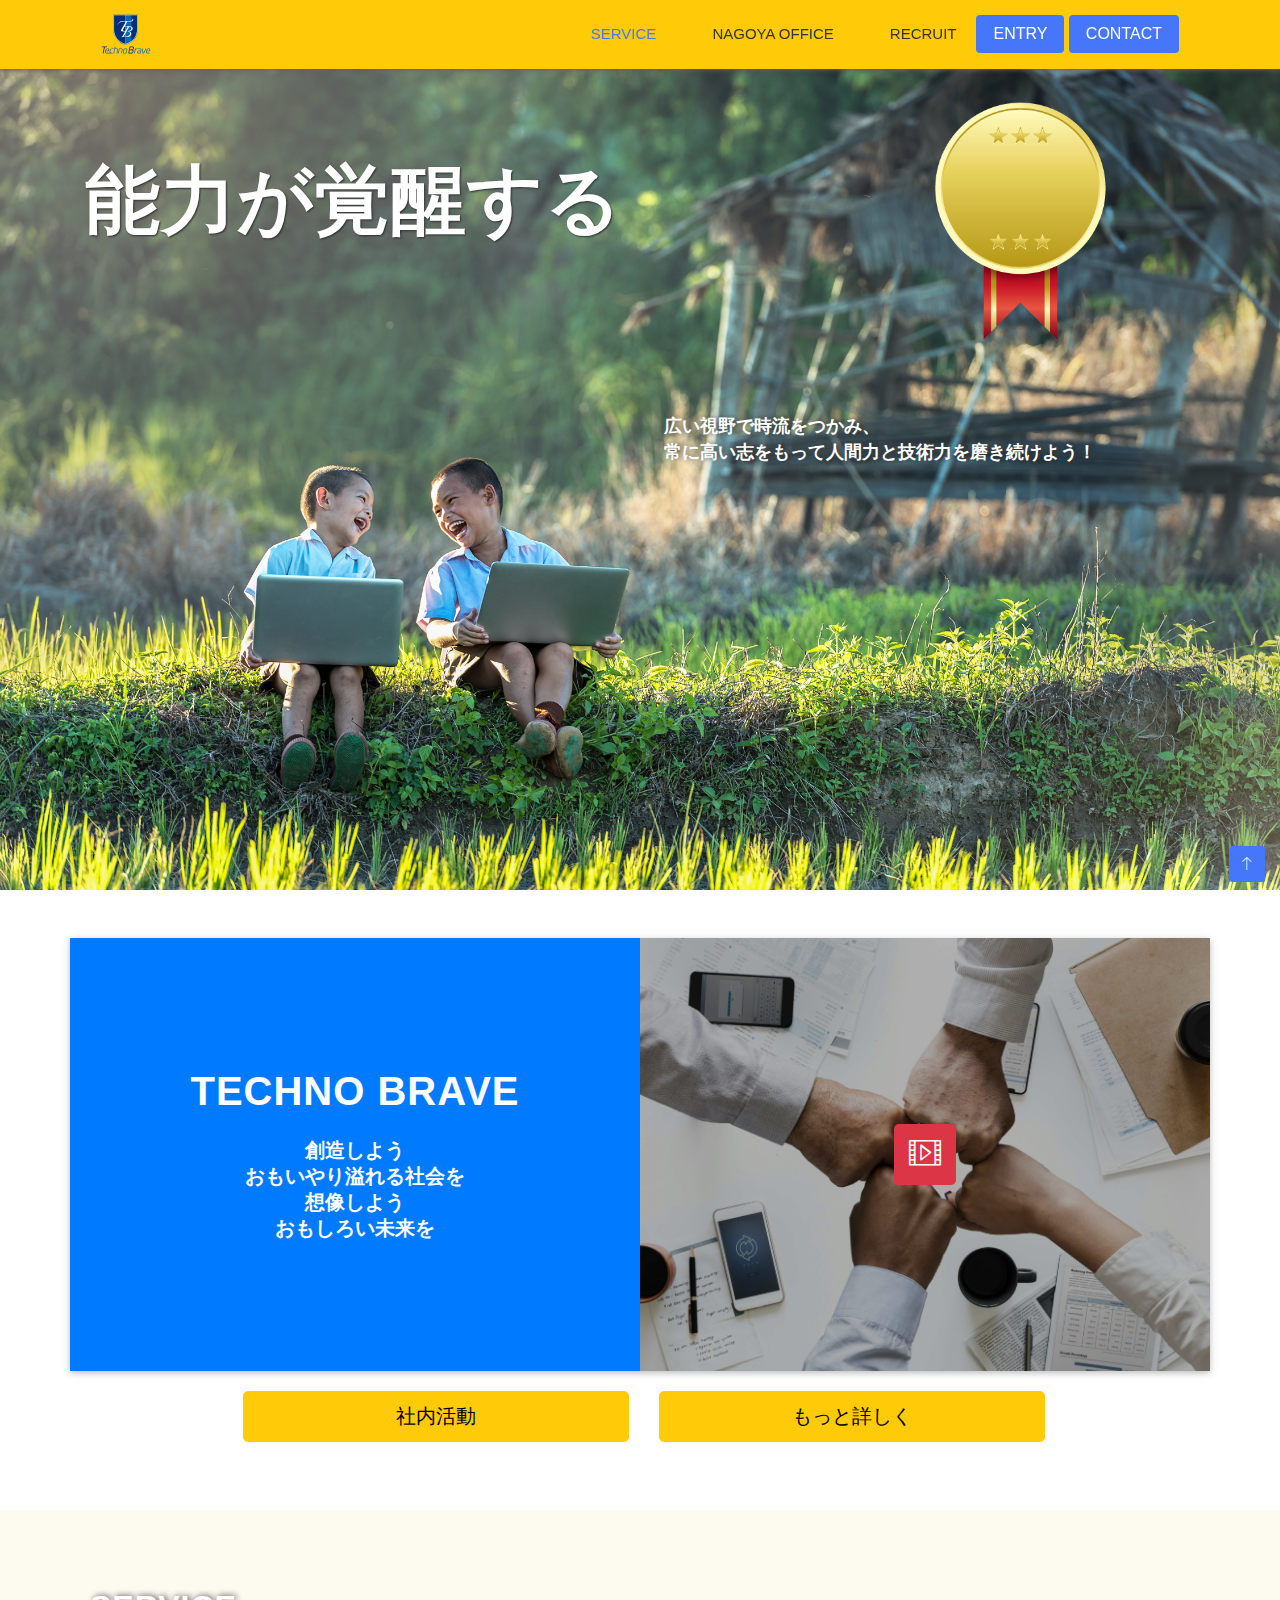
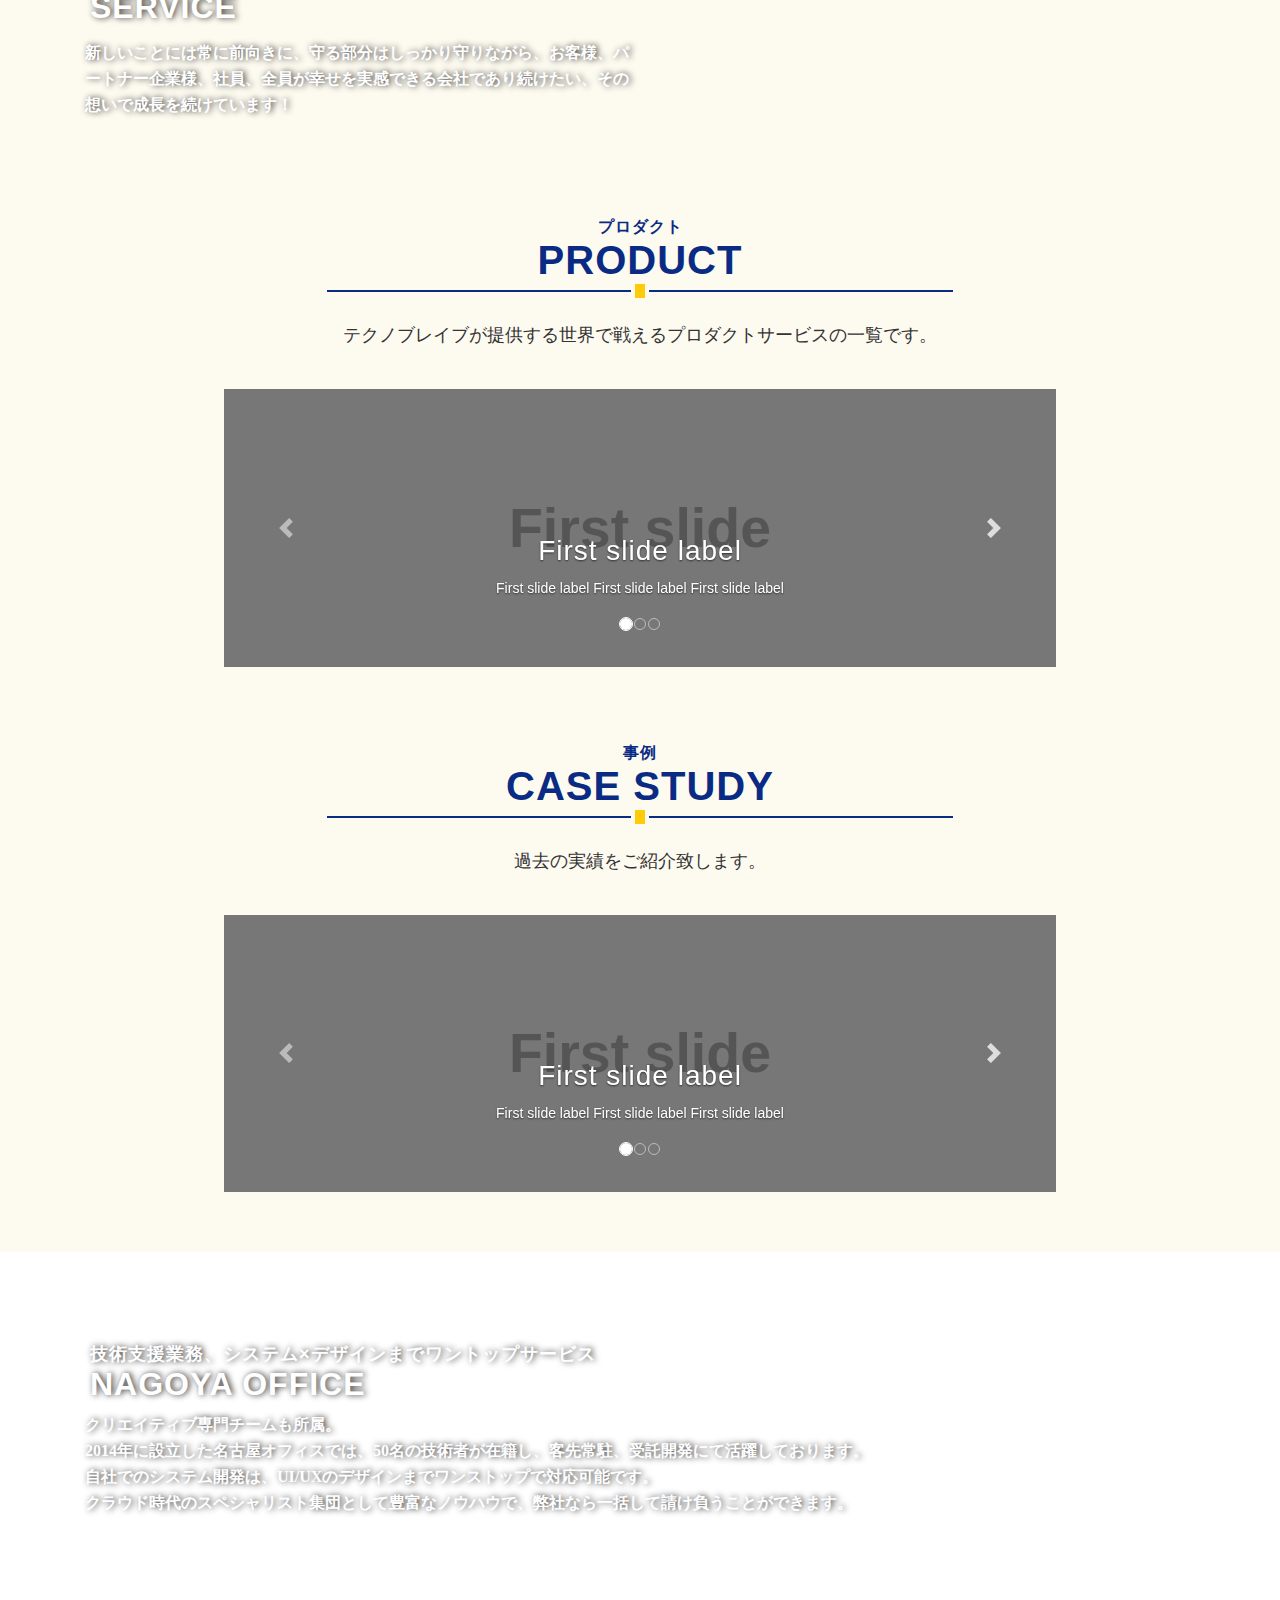
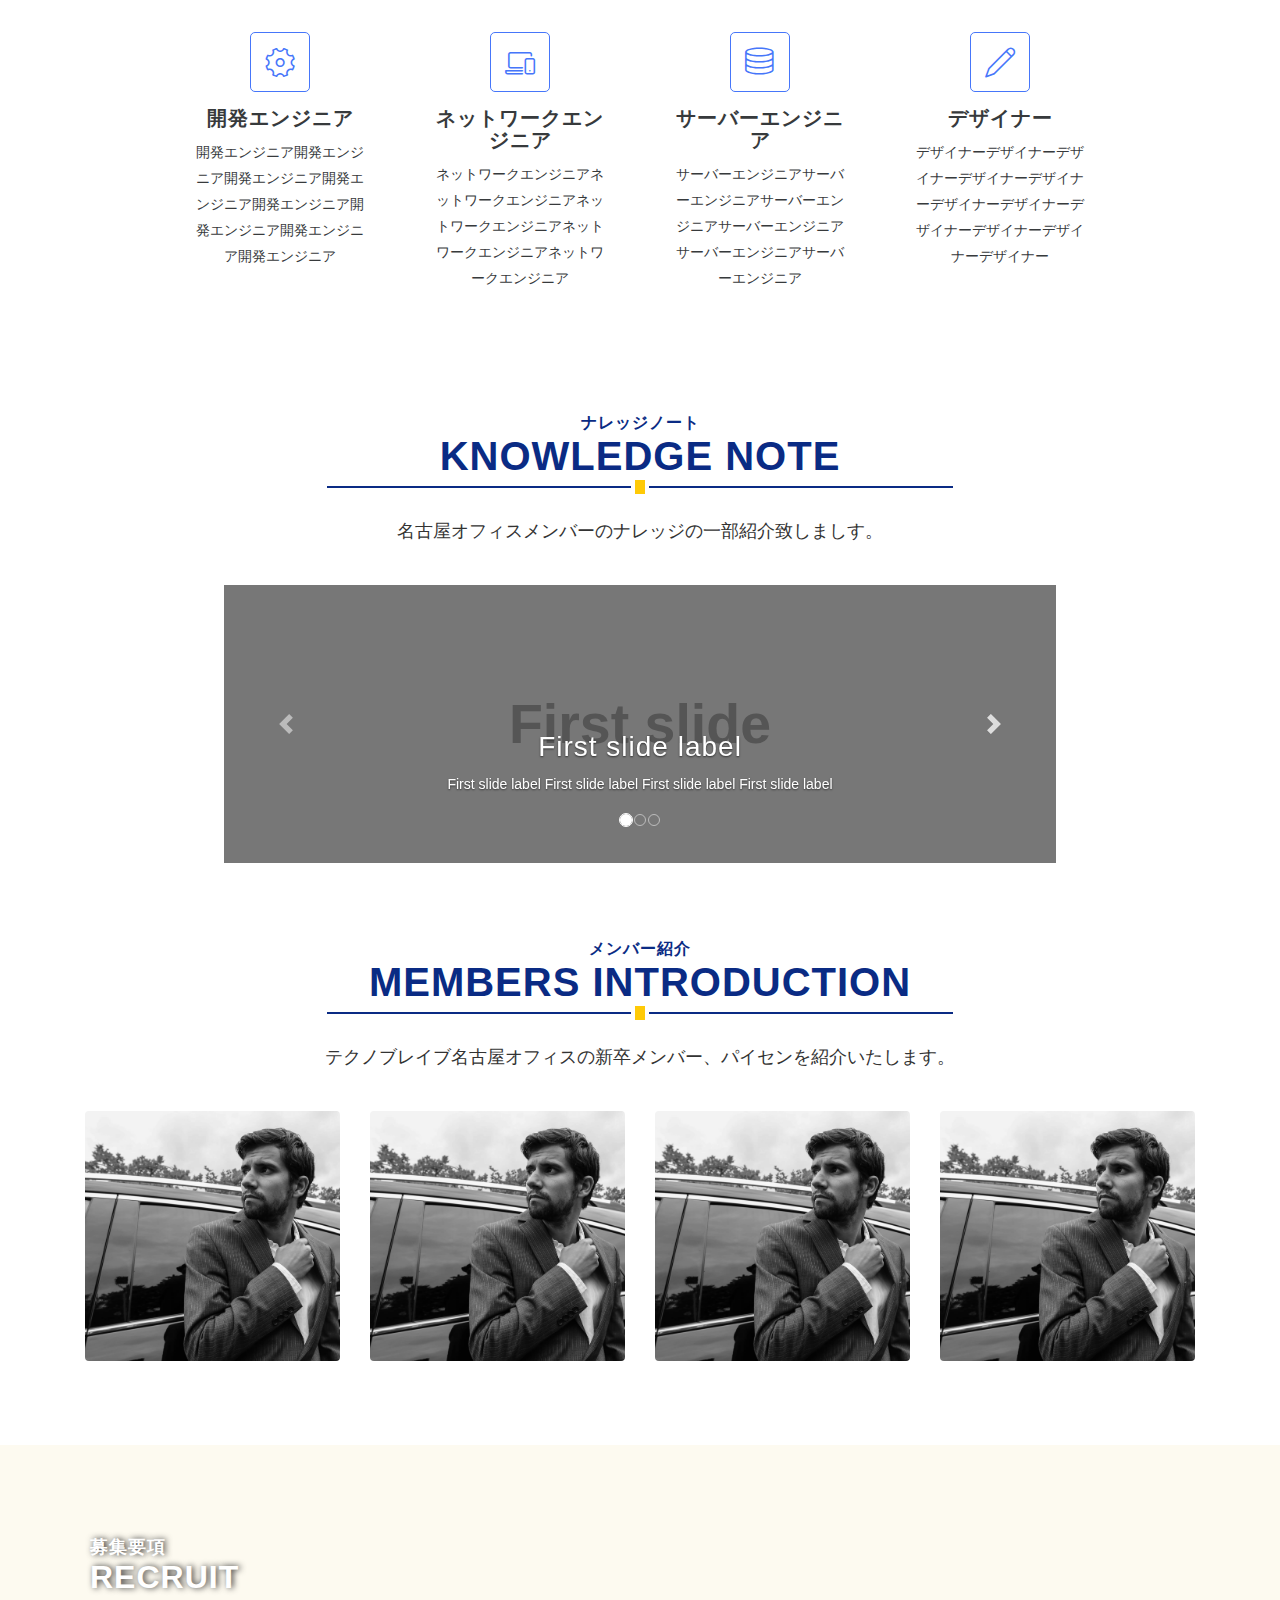
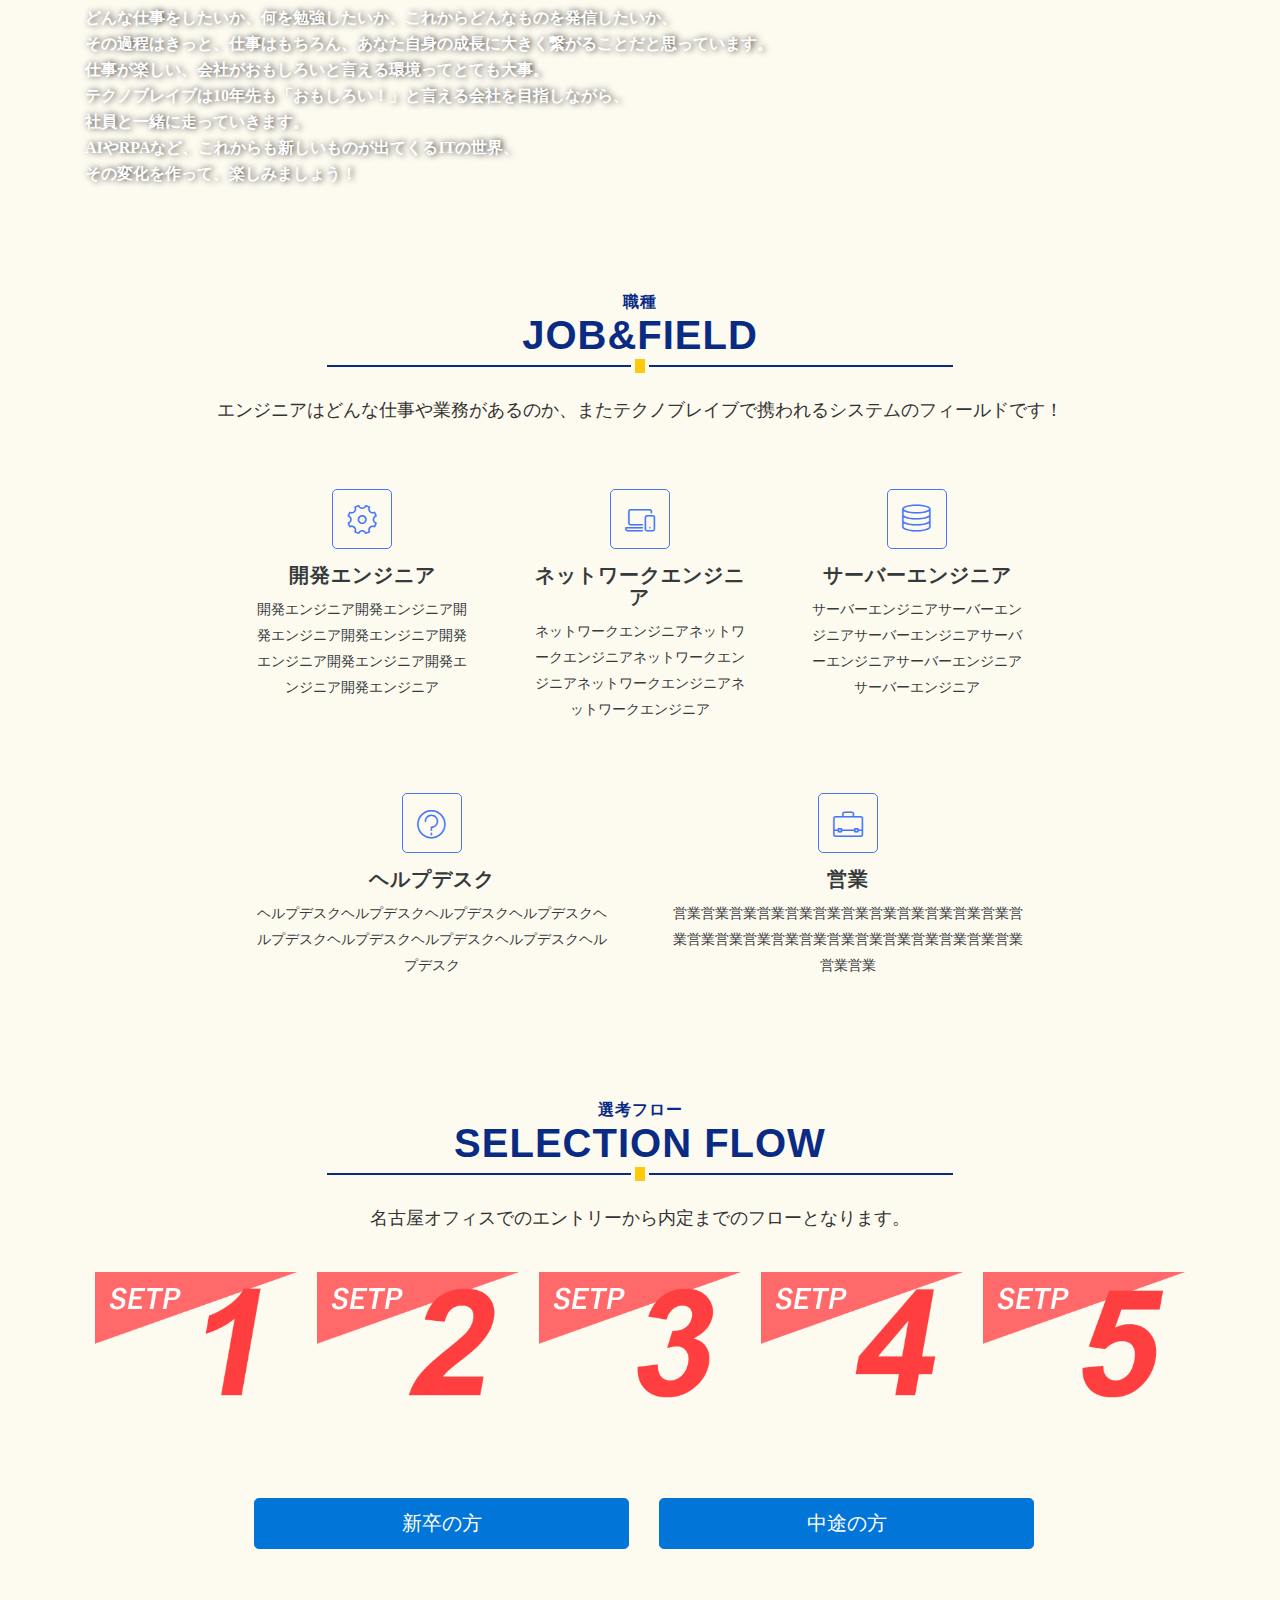
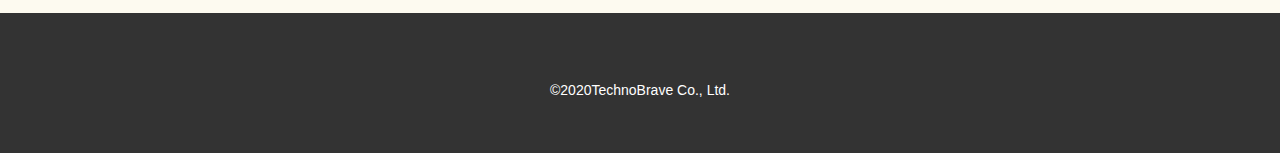
==== index.html @ 10e91e05 "spデザイン未完成" ====
<!DOCTYPE html>
<html lang="ja">
<head>
  <meta charset="utf-8">
  <title>Techno Breave Nagoya Office Recruit</title>
  <meta name="viewport" content="width=device-width, initial-scale=1, shrink-to-fit=no">
  <link rel="stylesheet" href="https://stackpath.bootstrapcdn.com/bootstrap/4.3.1/css/bootstrap.min.css" integrity="sha384-ggOyR0iXCbMQv3Xipma34MD+dH/1fQ784/j6cY/iJTQUOhcWr7x9JvoRxT2MZw1T" crossorigin="anonymous">
  <!-- <link rel="stylesheet" href="css/bootstrap.min.css"> -->
  <link rel="stylesheet" href="css/style.css">
  <link rel="stylesheet" href="css/line-icons.css">
</head>
<body>
  <header id="main-visual">
    <div class="navbar-area bg-orange fixed-top">
      <div class="container">
        <div class="row">
          <div class="col-lg-12">
            <nav class="navbar navbar-expand-lg mainmenu-area"> <a class="navbar-brand" href="https://www.tbrave.biz/"><span class="lnr lnr-logo"></span></a> <button class="navbar-toggler" type="button" data-toggle="collapse" data-target="#navbarSupportedContent" aria-controls="navbarSupportedContent" aria-expanded="false" aria-label="Toggle navigation">
      <span class="toggler-icon"></span>
      <span class="toggler-icon"></span>
      <span class="toggler-icon"></span>
      </button>
              <div class="collapse navbar-collapse" id="navbarSupportedContent">
                <ul class="navbar-nav mr-auto w-100 justify-content-end">
                  <li class="nav-item active"> <a class="nav-link page-scroll" href="#service">SERVICE</a> </li>
                  <li class="nav-item"> <a class="nav-link page-scroll" href="#nagoya">NAGOYA OFFICE</a> </li>
                  <li class="nav-item"> <a class="nav-link page-scroll" href="#recuruit">RECRUIT</a> </li>
                </ul>
              </div>
              <div class="header-button"> <a href="#" class="btn btn-common">ENTRY</a> <a href="https://www.tbrave.biz/#contactWrapper" class="btn btn-common">CONTACT</a> </div>
            </nav>
          </div>
        </div>
      </div>
    </div>
    <div class="container">
      <div class="row">
        <div class="col-md-8 col-sm-6">
          <div class="contents">
            <h1 class="head-title">能力が覚醒する</h1>
          </div>
        </div>
        <div class="col-md-4 col-sm-6 d-md-flex">
          <div class="retention-rate-img m-auto"> <img src="image/Retention_rate.png" alt="定着率96%以上"> </div>
        </div>
        <div class="col-md-6 float-md-right">
          <p>広い視野で時流をつかみ、<br>常に高い志をもって人間力と技術力を磨き続けよう！</p>
        </div>
      </div>
    </div>
  </header>

  <div class="container bg-primary mt-5 p-0">
    <!-- Section -->
    <section class="bg-primary z-depth-1 p-0">
      <!-- Modal -->
      <div class="modal fade" id="modal1" tabindex="-1" role="dialog" aria-labelledby="exampleModalLabel" aria-hidden="true">
        <div class="modal-dialog modal-lg modal-dialog-centered" role="document">
          <div class="modal-content">
            <div class="embed-responsive embed-responsive-16by9 z-depth-1-half"> <iframe id="player" class="embed-responsive-item" src="https://www.youtube.com/embed/7MUISDJ5ZZ4" frameborder="0" allow="autoplay; encrypted-media" allowfullscreen></iframe> </div>
          </div>
        </div>
      </div>
      <div class="row no-gutters">
        <div class="col-lg-6 order-md-2">
          <div class="view"> <img class="img-fluid" src="image/paper-3309829.jpg" alt="Video title">
            <div class="mask flex-center rgba-black-light"> <a id="play" class="btn-floating btn-danger btn-lg" data-toggle="modal" data-target="#modal1"><i class="lnr lnr-film-play fas fa-play"></i></a> </div>
          </div>
        </div>
        <div class="col-lg-6 mx-auto d-flex align-items-center text-white">
          <div class="px-4 py-4 py-lg-0 mx-auto">
            <h2 class="tb mb-4">Techno Brave</h2>
            <p class="tb-p text-center">創造しよう<br>おもいやり溢れる社会を<br>想像しよう<br>おもしろい未来を</p>
          </div>

        </div>
      </div>
      
    </section>
    <!-- Section -->
  </div>

 <div class="container mt-3 mb-7">
  <div class="row w-75 mx-auto">
    <div class="col-md-6 col-xs-12"> <a href="https://www.tbrave.com/recruit/recruit-graduate/" target="_brunk"><button type="button" class="btn btn-tb btn-lg m-1">社内活動</button></a> </div>
    <div class="col-md-6 col-xs-12"> <a href="https://www.tbrave.com/recruit/recruit-graduate/" target="_brunk"><button type="button" class="btn btn-tb btn-lg m-1">もっと詳しく</button></a> </div>
  </div>

 </div>
      

  <!-- サービス -->
  <section id="service">
    <div class="container content-space-one position-r rgba-blue-light">
      <h2>SERVICE</h2>
      <div class="row">
        <div class="col-md-6">
          <p>新しいことには常に前向きに、守る部分はしっかり守りながら、お客様、パートナー企業様、社員、全員が幸せを実感できる会社であり続けたい、その想いで成長を続けています！ </p>
        </div>
      </div>
    </div>
    <div class="container">
      <div class="section-header">
        <h3 class="section-title"><span>プロダクト</span><br><span>Product</span></h3>
        <hr class="lines">
        <p class="section-subtitle">テクノブレイブが提供する世界で戦えるプロダクトサービスの一覧です。</p>
      </div>
      <div class="bd-example mx-auto w-75">
        <div id="carouselExampleCaptions" class="carousel slide" data-ride="carousel">
          <ol class="carousel-indicators">
            <li data-target="#carouselExampleCaptions" data-slide-to="0" class="active"></li>
            <li data-target="#carouselExampleCaptions" data-slide-to="1"></li>
            <li data-target="#carouselExampleCaptions" data-slide-to="2"></li>
          </ol>
          <div class="carousel-inner" role="listbox">
            <div class="carousel-item active"> <img class="d-block w-100" data-src="holder.js/900x300?auto=yes&amp;bg=777&amp;fg=555&amp;text=First slide" alt="First slide [900x300]" src="data:image/svg+xml;charset=UTF-8,%3Csvg%20width%3D%22900%22%20height%3D%22300%22%20xmlns%3D%22http%3A%2F%2Fwww.w3.org%2F2000%2Fsvg%22%20viewBox%3D%220%200%20900%20300%22%20preserveAspectRatio%3D%22none%22%3E%3Cdefs%3E%3Cstyle%20type%3D%22text%2Fcss%22%3E%23holder_1739863e035%20text%20%7B%20fill%3A%23555%3Bfont-weight%3Abold%3Bfont-family%3AArial%2C%20Helvetica%2C%20Open%20Sans%2C%20sans-serif%2C%20monospace%3Bfont-size%3A45pt%20%7D%20%3C%2Fstyle%3E%3C%2Fdefs%3E%3Cg%20id%3D%22holder_1739863e035%22%3E%3Crect%20width%3D%22900%22%20height%3D%22300%22%20fill%3D%22%23777%22%3E%3C%2Frect%3E%3Cg%3E%3Ctext%20x%3D%22308.2890625%22%20y%3D%22170.0015625%22%3EFirst%20slide%3C%2Ftext%3E%3C%2Fg%3E%3C%2Fg%3E%3C%2Fsvg%3E" data-holder-rendered="true">
              <div class="carousel-caption d-none d-md-block">
                <h3>First slide label</h3>
                <p>First slide label First slide label First slide label</p>
              </div>
            </div>
            <div class="carousel-item"> <img class="d-block w-100" data-src="holder.js/900x300?auto=yes&amp;bg=666&amp;fg=444&amp;text=Second slide" alt="Second slide [900x300]" src="data:image/svg+xml;charset=UTF-8,%3Csvg%20width%3D%22900%22%20height%3D%22300%22%20xmlns%3D%22http%3A%2F%2Fwww.w3.org%2F2000%2Fsvg%22%20viewBox%3D%220%200%20900%20300%22%20preserveAspectRatio%3D%22none%22%3E%3Cdefs%3E%3Cstyle%20type%3D%22text%2Fcss%22%3E%23holder_1739863e038%20text%20%7B%20fill%3A%23444%3Bfont-weight%3Abold%3Bfont-family%3AArial%2C%20Helvetica%2C%20Open%20Sans%2C%20sans-serif%2C%20monospace%3Bfont-size%3A45pt%20%7D%20%3C%2Fstyle%3E%3C%2Fdefs%3E%3Cg%20id%3D%22holder_1739863e038%22%3E%3Crect%20width%3D%22900%22%20height%3D%22300%22%20fill%3D%22%23666%22%3E%3C%2Frect%3E%3Cg%3E%3Ctext%20x%3D%22264.9453125%22%20y%3D%22170.0015625%22%3ESecond%20slide%3C%2Ftext%3E%3C%2Fg%3E%3C%2Fg%3E%3C%2Fsvg%3E" data-holder-rendered="true">
              <div class="carousel-caption d-none d-md-block">
                <h3>Second slide label</h3>
                <p>Second slide label Second slide label Second slide label</p>
              </div>
            </div>
            <div class="carousel-item"> <img class="d-block w-100" data-src="holder.js/900x300?auto=yes&amp;bg=666&amp;fg=444&amp;text=Second slide" alt="Second slide [900x300]" src="data:image/svg+xml;charset=UTF-8,%3Csvg%20width%3D%22900%22%20height%3D%22300%22%20xmlns%3D%22http%3A%2F%2Fwww.w3.org%2F2000%2Fsvg%22%20viewBox%3D%220%200%20900%20300%22%20preserveAspectRatio%3D%22none%22%3E%3Cdefs%3E%3Cstyle%20type%3D%22text%2Fcss%22%3E%23holder_1739863e038%20text%20%7B%20fill%3A%23444%3Bfont-weight%3Abold%3Bfont-family%3AArial%2C%20Helvetica%2C%20Open%20Sans%2C%20sans-serif%2C%20monospace%3Bfont-size%3A45pt%20%7D%20%3C%2Fstyle%3E%3C%2Fdefs%3E%3Cg%20id%3D%22holder_1739863e038%22%3E%3Crect%20width%3D%22900%22%20height%3D%22300%22%20fill%3D%22%23666%22%3E%3C%2Frect%3E%3Cg%3E%3Ctext%20x%3D%22264.9453125%22%20y%3D%22170.0015625%22%3ESecond%20slide%3C%2Ftext%3E%3C%2Fg%3E%3C%2Fg%3E%3C%2Fsvg%3E" data-holder-rendered="true">
              <div class="carousel-caption d-none d-md-block">
                <h3>Saerd slide label</h3>
                <p>Saerd slide label Saerd slide label Saerd slide label</p>
              </div>
            </div>
          </div> <a class="carousel-control-prev" href="#carouselExampleCaptions" role="button" data-slide="prev">
            <span class="carousel-control-prev-icon" aria-hidden="true"></span>
            <span class="sr-only">Previous</span>
          </a> <a class="carousel-control-next" href="#carouselExampleCaptions" role="button" data-slide="next">
            <span class="carousel-control-next-icon" aria-hidden="true"></span>
            <span class="sr-only">Next</span>
          </a> <a class="carousel-control-next" href="#carouselExampleCaptions" role="button" data-slide="next">
            <span class="carousel-control-next-icon" aria-hidden="true"></span>
            <span class="sr-only">Next</span>
          </a> </div>
      </div>
    </div>
    <div class="container mt-5">
      <div class="section-header">
        <h3 class="section-title"><span>事例</span><br><span>Case Study</span></h3>
        <hr class="lines">
        <p class="section-subtitle">過去の実績をご紹介致します。</p>
      </div>
      <div class="bd-example mx-auto w-75">
        <div id="carouselExampleCaptions" class="carousel slide" data-ride="carousel">
          <ol class="carousel-indicators">
            <li data-target="#carouselExampleCaptions" data-slide-to="0" class="active"></li>
            <li data-target="#carouselExampleCaptions" data-slide-to="1"></li>
            <li data-target="#carouselExampleCaptions" data-slide-to="2"></li>
          </ol>
          <div class="carousel-inner" role="listbox">
            <div class="carousel-item active"> <img class="d-block w-100" data-src="holder.js/900x300?auto=yes&amp;bg=777&amp;fg=555&amp;text=First slide" alt="First slide [900x300]" src="data:image/svg+xml;charset=UTF-8,%3Csvg%20width%3D%22900%22%20height%3D%22300%22%20xmlns%3D%22http%3A%2F%2Fwww.w3.org%2F2000%2Fsvg%22%20viewBox%3D%220%200%20900%20300%22%20preserveAspectRatio%3D%22none%22%3E%3Cdefs%3E%3Cstyle%20type%3D%22text%2Fcss%22%3E%23holder_1739863e035%20text%20%7B%20fill%3A%23555%3Bfont-weight%3Abold%3Bfont-family%3AArial%2C%20Helvetica%2C%20Open%20Sans%2C%20sans-serif%2C%20monospace%3Bfont-size%3A45pt%20%7D%20%3C%2Fstyle%3E%3C%2Fdefs%3E%3Cg%20id%3D%22holder_1739863e035%22%3E%3Crect%20width%3D%22900%22%20height%3D%22300%22%20fill%3D%22%23777%22%3E%3C%2Frect%3E%3Cg%3E%3Ctext%20x%3D%22308.2890625%22%20y%3D%22170.0015625%22%3EFirst%20slide%3C%2Ftext%3E%3C%2Fg%3E%3C%2Fg%3E%3C%2Fsvg%3E" data-holder-rendered="true">
              <div class="carousel-caption d-none d-md-block">
                <h3>First slide label</h3>
                <p>First slide label First slide label First slide label</p>
              </div>
            </div>
            <div class="carousel-item"> <img class="d-block w-100" data-src="holder.js/900x300?auto=yes&amp;bg=666&amp;fg=444&amp;text=Second slide" alt="Second slide [900x300]" src="data:image/svg+xml;charset=UTF-8,%3Csvg%20width%3D%22900%22%20height%3D%22300%22%20xmlns%3D%22http%3A%2F%2Fwww.w3.org%2F2000%2Fsvg%22%20viewBox%3D%220%200%20900%20300%22%20preserveAspectRatio%3D%22none%22%3E%3Cdefs%3E%3Cstyle%20type%3D%22text%2Fcss%22%3E%23holder_1739863e038%20text%20%7B%20fill%3A%23444%3Bfont-weight%3Abold%3Bfont-family%3AArial%2C%20Helvetica%2C%20Open%20Sans%2C%20sans-serif%2C%20monospace%3Bfont-size%3A45pt%20%7D%20%3C%2Fstyle%3E%3C%2Fdefs%3E%3Cg%20id%3D%22holder_1739863e038%22%3E%3Crect%20width%3D%22900%22%20height%3D%22300%22%20fill%3D%22%23666%22%3E%3C%2Frect%3E%3Cg%3E%3Ctext%20x%3D%22264.9453125%22%20y%3D%22170.0015625%22%3ESecond%20slide%3C%2Ftext%3E%3C%2Fg%3E%3C%2Fg%3E%3C%2Fsvg%3E" data-holder-rendered="true">
              <div class="carousel-caption d-none d-md-block">
                <h3>Second slide label</h3>
                <p>Second slide label Second slide label Second slide label</p>
              </div>
            </div>
            <div class="carousel-item"> <img class="d-block w-100" data-src="holder.js/900x300?auto=yes&amp;bg=666&amp;fg=444&amp;text=Second slide" alt="Second slide [900x300]" src="data:image/svg+xml;charset=UTF-8,%3Csvg%20width%3D%22900%22%20height%3D%22300%22%20xmlns%3D%22http%3A%2F%2Fwww.w3.org%2F2000%2Fsvg%22%20viewBox%3D%220%200%20900%20300%22%20preserveAspectRatio%3D%22none%22%3E%3Cdefs%3E%3Cstyle%20type%3D%22text%2Fcss%22%3E%23holder_1739863e038%20text%20%7B%20fill%3A%23444%3Bfont-weight%3Abold%3Bfont-family%3AArial%2C%20Helvetica%2C%20Open%20Sans%2C%20sans-serif%2C%20monospace%3Bfont-size%3A45pt%20%7D%20%3C%2Fstyle%3E%3C%2Fdefs%3E%3Cg%20id%3D%22holder_1739863e038%22%3E%3Crect%20width%3D%22900%22%20height%3D%22300%22%20fill%3D%22%23666%22%3E%3C%2Frect%3E%3Cg%3E%3Ctext%20x%3D%22264.9453125%22%20y%3D%22170.0015625%22%3ESecond%20slide%3C%2Ftext%3E%3C%2Fg%3E%3C%2Fg%3E%3C%2Fsvg%3E" data-holder-rendered="true">
              <div class="carousel-caption d-none d-md-block">
                <h3>Saerd slide label</h3>
                <p>Saerd slide label Saerd slide label Saerd slide label</p>
              </div>
            </div>
          </div> <a class="carousel-control-prev" href="#carouselExampleCaptions" role="button" data-slide="prev">
              <span class="carousel-control-prev-icon" aria-hidden="true"></span>
              <span class="sr-only">Previous</span>
            </a> <a class="carousel-control-next" href="#carouselExampleCaptions" role="button" data-slide="next">
              <span class="carousel-control-next-icon" aria-hidden="true"></span>
              <span class="sr-only">Next</span>
            </a> <a class="carousel-control-next" href="#carouselExampleCaptions" role="button" data-slide="next">
              <span class="carousel-control-next-icon" aria-hidden="true"></span>
              <span class="sr-only">Next</span>
            </a> </div>
      </div>
    </div>
  </section>
  <!-- サービス終了 -->
  <!-- 名古屋オフィス -->
  <section id="nagoya">
    <div class="container content-space-one position-r">
      <h2><span>技術支援業務、システム×デザインまでワントップサービス</span><br>NAGOYA OFFICE</h2>
      <div class="row">
        <div class="col-md-12">
          <p>クリエイティブ専門チームも所属。<br>2014年に設立した名古屋オフィスでは、50名の技術者が在籍し、客先常駐、受託開発にて活躍しております。<br>自社でのシステム開発は、UI/UXのデザインまでワンストップで対応可能です。<br>クラウド時代のスペシャリスト集団として豊富なノウハウで、弊社なら一括して請け負うことができます。</p>
        </div>
      </div>
    </div>
    <div class="container w-75 mt-7">
      <div class="row">
        <div class="col-md-3 col-sm-6">
          <div class="item-boxes ">
            <div class="icon"> <i class="lnr lnr-cog"></i> </div>
            <h4>開発エンジニア</h4>
            <p>開発エンジニア開発エンジニア開発エンジニア開発エンジニア開発エンジニア開発エンジニア開発エンジニア開発エンジニア</p>
          </div>
        </div>
        <div class="col-md-3 col-sm-6">
          <div class="item-boxes ">
            <div class="icon"> <i class="lnr lnr-laptop-phone"></i> </div>
            <h4>ネットワークエンジニア</h4>
            <p>ネットワークエンジニアネットワークエンジニアネットワークエンジニアネットワークエンジニアネットワークエンジニア</p>
          </div>
        </div>
        <div class="col-md-3 col-sm-6">
          <div class="item-boxes ">
            <div class="icon"> <i class="lnr lnr-database"></i> </div>
            <h4>サーバーエンジニア</h4>
            <p>サーバーエンジニアサーバーエンジニアサーバーエンジニアサーバーエンジニアサーバーエンジニアサーバーエンジニア</p>
          </div>
        </div>
        <div class="col-md-3 col-sm-6">
          <div class="item-boxes ">
            <div class="icon"> <i class="lnr lnr-pencil"></i> </div>
            <h4>デザイナー</h4>
            <p>デザイナーデザイナーデザイナーデザイナーデザイナーデザイナーデザイナーデザイナーデザイナーデザイナーデザイナー</p>
          </div>
        </div>
      </div>
    </div>
    <div class="container mt-5">
      <div class="section-header">
        <h3 class="section-title"><span>ナレッジノート</span><br><span>Knowledge Note</span></h3>
        <hr class="lines">
        <p class="section-subtitle">名古屋オフィスメンバーのナレッジの一部紹介致しましす。</p>
      </div>
      <div class="bd-example mx-auto w-75">
        <div id="carouselExampleCaptions" class="carousel slide" data-ride="carousel">
          <ol class="carousel-indicators">
            <li data-target="#carouselExampleCaptions" data-slide-to="0" class="active"></li>
            <li data-target="#carouselExampleCaptions" data-slide-to="1"></li>
            <li data-target="#carouselExampleCaptions" data-slide-to="2"></li>
          </ol>
          <div class="carousel-inner" role="listbox">
            <div class="carousel-item active"> <img class="d-block w-100" data-src="holder.js/900x300?auto=yes&amp;bg=777&amp;fg=555&amp;text=First slide" alt="First slide [900x300]" src="data:image/svg+xml;charset=UTF-8,%3Csvg%20width%3D%22900%22%20height%3D%22300%22%20xmlns%3D%22http%3A%2F%2Fwww.w3.org%2F2000%2Fsvg%22%20viewBox%3D%220%200%20900%20300%22%20preserveAspectRatio%3D%22none%22%3E%3Cdefs%3E%3Cstyle%20type%3D%22text%2Fcss%22%3E%23holder_1739863e035%20text%20%7B%20fill%3A%23555%3Bfont-weight%3Abold%3Bfont-family%3AArial%2C%20Helvetica%2C%20Open%20Sans%2C%20sans-serif%2C%20monospace%3Bfont-size%3A45pt%20%7D%20%3C%2Fstyle%3E%3C%2Fdefs%3E%3Cg%20id%3D%22holder_1739863e035%22%3E%3Crect%20width%3D%22900%22%20height%3D%22300%22%20fill%3D%22%23777%22%3E%3C%2Frect%3E%3Cg%3E%3Ctext%20x%3D%22308.2890625%22%20y%3D%22170.0015625%22%3EFirst%20slide%3C%2Ftext%3E%3C%2Fg%3E%3C%2Fg%3E%3C%2Fsvg%3E" data-holder-rendered="true">
              <div class="carousel-caption d-none d-md-block">
                <h3>First slide label</h3>
                <p>First slide label First slide label First slide label First slide label</p>
              </div>
            </div>
            <div class="carousel-item"> <img class="d-block w-100" data-src="holder.js/900x300?auto=yes&amp;bg=666&amp;fg=444&amp;text=Second slide" alt="Second slide [900x300]" src="data:image/svg+xml;charset=UTF-8,%3Csvg%20width%3D%22900%22%20height%3D%22300%22%20xmlns%3D%22http%3A%2F%2Fwww.w3.org%2F2000%2Fsvg%22%20viewBox%3D%220%200%20900%20300%22%20preserveAspectRatio%3D%22none%22%3E%3Cdefs%3E%3Cstyle%20type%3D%22text%2Fcss%22%3E%23holder_1739863e038%20text%20%7B%20fill%3A%23444%3Bfont-weight%3Abold%3Bfont-family%3AArial%2C%20Helvetica%2C%20Open%20Sans%2C%20sans-serif%2C%20monospace%3Bfont-size%3A45pt%20%7D%20%3C%2Fstyle%3E%3C%2Fdefs%3E%3Cg%20id%3D%22holder_1739863e038%22%3E%3Crect%20width%3D%22900%22%20height%3D%22300%22%20fill%3D%22%23666%22%3E%3C%2Frect%3E%3Cg%3E%3Ctext%20x%3D%22264.9453125%22%20y%3D%22170.0015625%22%3ESecond%20slide%3C%2Ftext%3E%3C%2Fg%3E%3C%2Fg%3E%3C%2Fsvg%3E" data-holder-rendered="true">
              <div class="carousel-caption d-none d-md-block">
                <h3>Second slide label</h3>
                <p>Second slide label Second slide label Second slide label Second slide label</p>
              </div>
            </div>
            <div class="carousel-item"> <img class="d-block w-100" data-src="holder.js/900x300?auto=yes&amp;bg=666&amp;fg=444&amp;text=Second slide" alt="Second slide [900x300]" src="data:image/svg+xml;charset=UTF-8,%3Csvg%20width%3D%22900%22%20height%3D%22300%22%20xmlns%3D%22http%3A%2F%2Fwww.w3.org%2F2000%2Fsvg%22%20viewBox%3D%220%200%20900%20300%22%20preserveAspectRatio%3D%22none%22%3E%3Cdefs%3E%3Cstyle%20type%3D%22text%2Fcss%22%3E%23holder_1739863e038%20text%20%7B%20fill%3A%23444%3Bfont-weight%3Abold%3Bfont-family%3AArial%2C%20Helvetica%2C%20Open%20Sans%2C%20sans-serif%2C%20monospace%3Bfont-size%3A45pt%20%7D%20%3C%2Fstyle%3E%3C%2Fdefs%3E%3Cg%20id%3D%22holder_1739863e038%22%3E%3Crect%20width%3D%22900%22%20height%3D%22300%22%20fill%3D%22%23666%22%3E%3C%2Frect%3E%3Cg%3E%3Ctext%20x%3D%22264.9453125%22%20y%3D%22170.0015625%22%3ESecond%20slide%3C%2Ftext%3E%3C%2Fg%3E%3C%2Fg%3E%3C%2Fsvg%3E" data-holder-rendered="true">
              <div class="carousel-caption d-none d-md-block">
                <h3>Saerd slide label</h3>
                <p>Saerd slide label Saerd slide label Saerd slide label Saerd slide label</p>
              </div>
            </div>
          </div> <a class="carousel-control-prev" href="#carouselExampleCaptions" role="button" data-slide="prev">
              <span class="carousel-control-prev-icon" aria-hidden="true"></span>
              <span class="sr-only">Previous</span>
            </a> <a class="carousel-control-next" href="#carouselExampleCaptions" role="button" data-slide="next">
              <span class="carousel-control-next-icon" aria-hidden="true"></span>
              <span class="sr-only">Next</span>
            </a> <a class="carousel-control-next" href="#carouselExampleCaptions" role="button" data-slide="next">
              <span class="carousel-control-next-icon" aria-hidden="true"></span>
              <span class="sr-only">Next</span>
            </a> </div>
      </div>
    </div>
    <div class="container mt-5">
      <div class="section-header">
        <h3 class="section-title"><span>メンバー紹介</span><br><span>Members Introduction</span></h3>
        <hr class="lines">
        <p class="section-subtitle">テクノブレイブ名古屋オフィスの新卒メンバー、パイセンを紹介いたします。</p>
      </div>
      <div class="row">
        <div class="col-lg-3 col-sm-6 col-xs-12">
          <div class="single-team mb-4 rounded"><img src="image/stylish-916502_1920.jpg" alt="">
            <div class="team-details">
              <div class="overlay"></div>
              <div class="team-inner">
                <h4 class="team-title">手九能 奈古也</h4>
                <p><span>中途</span>開発エンジニア</p>
                <p>企画開発グループ<br>AIやRPAなど、これからも新しいものが出てくるITの世界、その変化を作って、楽しみましょう！</p>
              </div>
            </div>
          </div>
        </div>
        <div class="col-lg-3 col-sm-6 col-xs-12">
          <div class="single-team mb-4 rounded"><img src="image/stylish-916502_1920.jpg" alt="">
            <div class="team-details">
              <div class="overlay"></div>
              <div class="team-inner">
                <h4 class="team-title">手九能 奈古也</h4>
                <p><span>中途</span>開発エンジニア</p>
                <p>企画開発グループ<br>AIやRPAなど、これからも新しいものが出てくるITの世界、その変化を作って、楽しみましょう！</p>
              </div>
            </div>
          </div>
        </div>
        <div class="col-lg-3 col-sm-6 col-xs-12">
          <div class="single-team mb-4 rounded"><img src="image/stylish-916502_1920.jpg" alt="">
            <div class="team-details">
              <div class="overlay"></div>
              <div class="team-inner">
                <h4 class="team-title">手九能 奈古也</h4>
                <p><span>中途</span>開発エンジニア</p>
                <p>企画開発グループ<br>AIやRPAなど、これからも新しいものが出てくるITの世界、その変化を作って、楽しみましょう！</p>
              </div>
            </div>
          </div>
        </div>
        <div class="col-lg-3 col-sm-6 col-xs-12">
          <div class="single-team mb-4 rounded"><img src="image/stylish-916502_1920.jpg" alt="">
            <div class="team-details">
              <div class="overlay"></div>
              <div class="team-inner">
                <h4 class="team-title">手九能 奈古也</h4>
                <p><span>中途</span>開発エンジニア</p>
                <p>企画開発グループ<br>AIやRPAなど、これからも新しいものが出てくるITの世界、その変化を作って、楽しみましょう！</p>
              </div>
            </div>
          </div>
        </div>
      </div>
    </div>
  </section>
  <!-- 名古屋オフィス終了 -->
  <!-- リクルート -->
  <section id="recuruit">
    <div class="container content-space-one position-r">
      <h2><span>募集要項</span><br>RECRUIT</h2>
      <div class="row">
        <div class="col-md-12">
          <p>どんな仕事をしたいか、何を勉強したいか、これからどんなものを発信したいか、<br>その過程はきっと、仕事はもちろん、あなた自身の成長に大きく繋がることだと思っています。<br>仕事が楽しい、会社がおもしろいと言える環境ってとても大事。<br>テクノブレイブは10年先も「おもしろい！」と言える会社を目指しながら、<br>社員と一緒に走っていきます。<br>AIやRPAなど、これからも新しいものが出てくるITの世界、<br>その変化を作って、楽しみましょう！</p>
        </div>
      </div>
    </div>
    <div class="container mt-5">
      <div class="section-header">
        <h3 class="section-title"><span>職種</span><br><span>Job&Field</span></h3>
        <hr class="lines">
        <p class="section-subtitle">エンジニアはどんな仕事や業務があるのか、またテクノブレイブで携われるシステムのフィールドです！</p>
      </div>
      <div class="container w-75">
        <div class="row">
          <div class="col-md-4 col-sm-6">
            <div class="item-boxes ">
              <div class="icon"> <i class="lnr lnr-cog"></i> </div>
              <h4>開発エンジニア</h4>
              <p>開発エンジニア開発エンジニア開発エンジニア開発エンジニア開発エンジニア開発エンジニア開発エンジニア開発エンジニア</p>
            </div>
          </div>
          <div class="col-md-4 col-sm-6">
            <div class="item-boxes ">
              <div class="icon"> <i class="lnr lnr-laptop-phone"></i> </div>
              <h4>ネットワークエンジニア</h4>
              <p>ネットワークエンジニアネットワークエンジニアネットワークエンジニアネットワークエンジニアネットワークエンジニア</p>
            </div>
          </div>
          <div class="col-md-4 col-sm-6">
            <div class="item-boxes ">
              <div class="icon"> <i class="lnr lnr-database"></i> </div>
              <h4>サーバーエンジニア</h4>
              <p>サーバーエンジニアサーバーエンジニアサーバーエンジニアサーバーエンジニアサーバーエンジニアサーバーエンジニア</p>
            </div>
          </div>
          <div class="col-md-6 col-sm-6">
            <div class="item-boxes ">
              <div class="icon"> <i class="lnr lnr-question-circle"></i> </div>
              <h4>ヘルプデスク</h4>
              <p>ヘルプデスクヘルプデスクヘルプデスクヘルプデスクヘルプデスクヘルプデスクヘルプデスクヘルプデスクヘルプデスク</p>
            </div>
          </div>
          <div class="col-md-6 col-sm-6">
            <div class="item-boxes ">
              <div class="icon"> <i class="lnr lnr-briefcase"></i> </div>
              <h4>営業</h4>
              <p>営業営業営業営業営業営業営業営業営業営業営業営業営業営業営業営業営業営業営業営業営業営業営業営業営業営業営業</p>
            </div>
          </div>
        </div>
      </div>
      <div class="section-header">
        <h3 class="section-title"><span>選考フロー</span><br><span>Selection flow</span></h3>
        <hr class="lines">
        <p class="section-subtitle">名古屋オフィスでのエントリーから内定までのフローとなります。</p>
      </div>
      <div class="container">
        <div class="row">
          
            <div class="col-md-15 col-sm-15">
              <div class="s-f mb-4"><img src="image/s-f-image-01.png" alt="">
                <div class="s-f-details">
                  <div class="overlay"></div>
                  <div class="s-f-inner">
                    
                    <p>エントリー</p>
                    
                  </div>
                </div>
              </div>
            </div>
            <div class="col-md-15 col-sm-15">
              <div class="s-f mb-4"><img src="image/s-f-image-02.png" alt="">
                <div class="s-f-details">
                  <div class="overlay"></div>
                  <div class="s-f-inner">
                    
                    <p>書類選考</p>
                    
                  </div>
                </div>
              </div>
            </div>
            <div class="col-md-15 col-sm-15">
              <div class="s-f mb-4"><img src="image/s-f-image-03.png" alt="">
                <div class="s-f-details">
                  <div class="overlay"></div>
                  <div class="s-f-inner">
                    
                    <p>面接1～2回</p>
                    
                  </div>
                </div>
              </div>
            </div>
            <div class="col-md-15 col-sm-15">
              <div class="s-f mb-4"><img src="image/s-f-image-04.png" alt="">
                <div class="s-f-details">
                  <div class="overlay"></div>
                  <div class="s-f-inner">
                    
                    <p>条件通知<br>（内定通知）</p>
                    
                  </div>
                </div>
              </div>
            </div>
            <div class="col-md-15 col-sm-15">
              <div class="s-f mb-4"><img src="image/s-f-image-05.png" alt="">
                <div class="s-f-details">
                  <div class="overlay"></div>
                  <div class="s-f-inner">
                    
                    <p>内定受諾<br>（入社日調整等）</p>
                    
                  </div>
                </div>
              </div>
            </div>
            
         
          <!-- <div class="col-auto"> <img class="img-thumbnail" src="image/children-1822471.jpg" alt=""> </div> -->
        </div>
      </div>
      <div class="container mt-7">
        <div class="row w-75 mx-auto">
          <div class="col-6"> <a href="https://www.tbrave.com/recruit/recruit-graduate/" target="_brunk"><button type="button" class="btn btn-primary btn-lg m-1">新卒の方</button></a> </div>
          <div class="col-6"> <a href="https://www.tbrave.com/recruit/recruit-midcareer/" target="_brunk"><button type="button" class="btn btn-primary btn-lg m-1">中途の方</button></a> </div>
        </div>
      </div>
    </div>
  </section>
  <footer>
    <div class="container w-75">
      <div class="row">
        <div class="col-md-12">
          <div class="site-info">
            <p><a rel="nofollow" href="https://www.tbrave.com">©2020TechnoBrave Co., Ltd.</a></p>
          </div>
        </div>
      </div>
    </div>
  </footer> <a href="#" class="back-to-top" style="display: block;">
    <i class="lnr lnr-arrow-up"></i>
    </a>
  <script src="https://code.jquery.com/jquery-3.3.1.slim.min.js" integrity="sha384-q8i/X+965DzO0rT7abK41JStQIAqVgRVzpbzo5smXKp4YfRvH+8abtTE1Pi6jizo" crossorigin="anonymous"></script>
  <script src="https://cdnjs.cloudflare.com/ajax/libs/popper.js/1.14.7/umd/popper.min.js" integrity="sha384-UO2eT0CpHqdSJQ6hJty5KVphtPhzWj9WO1clHTMGa3JDZwrnQq4sF86dIHNDz0W1" crossorigin="anonymous"></script>
  <script src="https://stackpath.bootstrapcdn.com/bootstrap/4.3.1/js/bootstrap.min.js" integrity="sha384-JjSmVgyd0p3pXB1rRibZUAYoIIy6OrQ6VrjIEaFf/nJGzIxFDsf4x0xIM+B07jRM" crossorigin="anonymous"></script>
  <script src="js/video.js"></script>
</body>
</html>
---- css/style.css ----
@charset "utf-8";

body {
  font-family: roboto, sans-serif;
  color: #333;
  font-size: 14px;
  font-weight: 400;
  background: #fff;
  overflow-x: hidden
}

html {
  overflow-x: hidden
}

p {
  font-size: 14px;
  line-height: 26px
}

a:hover, a:focus {
  color: #4676fa
}

a {
  -webkit-transition: all .2s linear;
  -moz-transition: all .2s linear;
  -o-transition: all .2s linear;
  transition: all .2s linear
}

h1, h2, h3, h4 {
  font-family: raleway, sans-serif;
  font-size: 40px;
  font-weight: 100;
  letter-spacing: 1px
}

ul {
  margin: 0;
  padding: 0
}

ul li {
  list-style: none
}

a:hover, a:focus {
  text-decoration: none;
  outline: none
}

a:not([href]):not([tabindex]) {
  color: #fff
}

a:not([href]):not([tabindex]):focus, a:not([href]):not([tabindex]):hover {
  color: #4676fa
}

section {
  padding: 60px 0;
}

.section-header {
  color: #fff;
  margin-bottom: 40px;
  text-align: center
}

.section-header .section-title {
  font-size: 30px;
  margin-top: 4rem;
  color: #333;
  position: relative
}

.section-header .section-title span:last-of-type {
  font-size: 40px;
  text-transform: uppercase;
  font-weight: 900;
  color: #0a2b84
}

.section-header .section-title span {
  font-size: 16px;
  color: #0a2b84;
  font-weight: 900;
}

.section-header .section-subtitle {
  margin-top: 30px;
  color: #333;
  font-size: 18px;
  line-height: 1.5;
}

.section-header .lines {
  margin: auto;
  width: 626px;
  position: relative;
  border-top: 2px solid #0a2b84;
  margin-top: 0px;
}

.section-header .lines:before {
  position: absolute;
  content: "";
  display: inline-block;
  height: 14px;
  width: 10px;
  top: -12px;
  border: 4px solid #fdfaf0;
  background: #ffca07;
  left: 304px;
}

#nagoya .section-header .lines:before {
  position: absolute;
  content: "";
  display: inline-block;
  height: 14px;
  width: 10px;
  top: -12px;
  border: 4px solid #fff;
  background: #ffca07;
  left: 304px;
}

.btn {
  font-size: 14px;
  padding: 10px 30px;
  border-radius: 0;
  font-weight: 400;
  color: #fff;
  text-transform: uppercase;
  -webkit-transition: all .2s linear;
  -moz-transition: all .2s linear;
  -o-transition: all .2s linear;
  transition: all .2s linear;
  display: inline-block;
  font-family: lato, sans-serif
}

.btn:focus, .btn:active {
  box-shadow: none;
  outline: none;
  color: #fff
}

.btn-common {
  border: 2px solid #4676fa;
  background-color: #4676fa;
  position: relative;
  z-index: 1;
  border-radius: 4px
}

.btn-common:hover {
  color: #4676fa;
  background-color: transparent;
  border: 2px solid #4676fa;
  transition: all .5s ease-in-out;
  -moz-transition: all .5s ease-in-out;
  -webkit-transition: all .5s ease-in-out
}

.btn-lg {
  padding: 14px 33px;
  width: 100%;
  font-size: 16px
}

button:focus {
  outline: none!important
}

.back-to-top {
  display: none;
  position: fixed;
  bottom: 18px;
  right: 15px
}

.back-to-top i {
  display: block;
  width: 36px;
  height: 36px;
  line-height: 36px;
  color: #fff;
  font-size: 14px;
  text-align: center;
  border-radius: 4px;
  background-color: #4676fa;
  -webkit-transition: all .2s linear;
  -moz-transition: all .2s linear;
  -o-transition: all .2s linear;
  transition: all .2s linear
}

#main-visual {
    background: url(../image/children-1822471.jpg) no-repeat center center fixed;
    background-size: cover;
    background-position: 0px -120px;
    color: #fff;
    position: relative;
    height: 890px;
}

@media (min-width: 768px) {
#main-visual {
  background: url(../image/children-1822471.jpg) no-repeat center center fixed;
  background-size: cover;
  background-position: 0px -10px;
  height: 890px;
  }
}

#main-visual .contents {
  padding: 160px 0 0;
}

@media (min-width: 768px) {
  #main-visual .contents {
    padding: 100px 0 0;
  }
}


@media (min-width: 992px) {
  #main-visual .contents {
    padding: 100px 0 0;
  }
}

@media (min-width: 1200px) {
  #main-visual .contents {
    padding: 160px 0 0;
  }
}


#main-visual .contents h1 {
  color: #fff;
  font-size: 50px;
  font-weight: 100;
  margin-bottom: 25px;
  font-family: "Yu Mincho";
  text-shadow: 1px 1px 2px rgb(47, 47, 47); 
}

@media (min-width: 768px) {
  #main-visual .contents h1 {
    font-size: 75px;
}
}


.navbar-area .navbar-nav {
  padding: 10px 0;
  border: none;
  margin: 0;
  -webkit-transition: .6s;
  -moz-transition: .6s;
  transition: .6s;
  padding: 0
}

.navbar-expand-lg .navbar-nav .nav-link {
  color: #333;
  font-size: 15px;
  padding: 15px 20px;
  position: relative
}

.navbar-expand-lg .navbar-nav .nav-link:hover, .navbar-expand-lg .navbar-nav .nav-link:hover:before {
  color: #4676fa
}

.navbar-expand-lg .navbar-nav .active>.nav-link {
  color: #4676fa
}

.navbar-expand-lg .navbar-toggler {
  border-radius: 0;
  margin: 5px;
  cursor: pointer;
  float: right
}

.navbar-expand-lg .navbar-toggler:active {
  color: #4676fa
}

.navbar-toggler {
  padding: 0
}

.navbar-toggler .toggler-icon {
  width: 30px;
  height: 2px;
  background-color: #4676fa;
  display: block;
  margin: 5px 0;
  position: relative;
  transition: .3s
}

.contents .head-title {
  text-transform: uppercase;
  font-weight: 900!important
}

.retention-rate-img {
  padding: 130px 0 0;
  width: 50%;
}

@media (min-width: 768px) {
  .retention-rate-img {
    padding: 100px 0 0;
    width: 80%;
  }
}

.retention-rate-img img {
  display: block;
  height: auto;
  max-width: 100%
}

@media (min-width: 992px) {
  .retention-rate-img {
    padding: 100px 0 0;
    width: 50%;
  }
}

.item-boxes {
  text-align: center;
  padding: 15px;
  border-radius: 4px;
  margin-bottom: 15px;
  -webkit-transition: all .3s ease 0s;
  -moz-transition: all .3s ease 0s;
  transition: all .3s ease 0s
}

.item-boxes .icon {
  width: 60px;
  height: 60px;
  text-align: center;
  border: 1px solid #4676fa;
  display: inline-block;
  border-radius: 5px;
  margin-top: 10px;
  margin-bottom: 15px;
  -webkit-transition: all .3s ease-in-out;
  transition: all .3s ease-in-out
}

.item-boxes .icon i {
  font-size: 30px;
  line-height: 60px;
  color: #4676fa
}

.item-boxes h4 {
  font-size: 20px;
  font-weight: 600;
  margin-bottom: 10px
}

.item-boxes:hover {
  background: #fff;
  box-shadow: 0 8px 48px 0 rgba(0, 0, 0, .15)
}

#service,
#recuruit {
  position: relative;
  background: #fdfaf0
}

.overlay {
  position: absolute;
  width: 100%;
  height: 100%;
  top: 0;
  left: 0;
  background: #4676fa;
  opacity: .8;
  filter: alpha(opacity=80)
}

.single-team:hover .team-details {
  opacity: 1
}

.single-team:hover .team-inner {
  -webkit-transform: translateY(-50%);
  transform: translateY(-50%)
}

.single-team {
  position: relative;
  -webkit-transition: .5s;
  transition: .5s;
  box-shadow: 0 0 0 0 rgba(0, 0, 0, .1);
  border-radius: 0;
  overflow: hidden
}

.single-team:hover {
  -webkit-transform: translateY(-5px);
  transform: translateY(-5px);
  box-shadow: 0 5px 10px 0 rgba(0, 0, 0, .1)
}

.single-team img {
  width: 348px;
  height: 250px;
  object-fit: cover; 
}

.single-team .team-inner {
  position: absolute;
  top: 50%;
  left: 0;
  width: 100%;
  -webkit-transform: translateY(0%);
  transform: translateY(0%);
  -webkit-transition: .5s;
  transition: .5s
}

.single-team .team-details {
  position: absolute;
  left: 0;
  top: 0;
  width: 100%;
  height: 100%;
  text-align: center;
  z-index: 2;
  -webkit-transition: .5s;
  -moz-transition: .5s;
  transition: .5s;
  opacity: 0
}

.single-team .team-details .team-title {
  margin: 20px 0 5px;
  font-size: 20px;
  font-weight: 700;
  color: #fff
}

.single-team .team-details p {
  color: #fff;
  padding: 0 20px;
}

.btn:disabled {
  opacity: 1
}

footer {
  background: #333;
  padding: 60px 0 30px;
  text-align: center
}

.site-info p {
  line-height: 34px;
  color: #fff
}

.site-info p a {
  color: #fff
}

.site-info p a:hover {
  color: #4676fa
}

/* ここから追加20200729 */

body {
    font-family: -apple-system, "BlinkMacSystemFont", "Helvetica Neue", Helvetica, "Arial", "ヒラギノ角ゴ ProN W3", "Hiragino Kaku Gothic ProN", "メイリオ", Meiryo, sans-serif, "Apple Color Emoji", "Segoe UI Emoji", "Segoe UI Symbol", "Noto Color Emoji" !important;
}

.content-space-one{
	padding: 0px;
	margin-bottom: 0px;
	color: inherit;
	background: url(../image/children-1822471.jpg) no-repeat center center fixed;
	background-size: cover;
	padding-top: 100px;
	padding-bottom: 120px;
	color:#fff;
}

#service .content-space-one{
	margin-bottom: 0px;
	color: inherit;
	background: url(../image/hand-2722107.jpg) no-repeat center center fixed;
	background-size: cover;
	padding-top: 100px;
	padding-bottom: 120px;
	color:#fff;
}

@media (min-width: 768px) {
  #service .content-space-one{
    padding-top: 70px;
  }
}

@media (min-width: 992px) {
  #service .content-space-one{
    padding-top: 70px;
    padding-bottom: 100px;
  }
}

#nagoya .content-space-one{
	margin-bottom: 0px;
	color: inherit;
	background: url(../image/offices-1181385_1280.jpg) no-repeat center center fixed;
	background-size: cover;
	padding-top: 100px;
	padding-bottom: 200px;
	color:#fff;
}

@media (min-width: 768px) {
  #nagoya .content-space-one{
    padding-bottom: 190px;
  }
}

@media (min-width: 992px) {
  #nagoya .content-space-one{
    padding-bottom: 130px;
  }
}

#recuruit .content-space-one{
	margin-bottom: 0px;
	color: inherit;
	background: url(../image/hands-3348987.jpg) no-repeat center center fixed;
	background-size: cover;
	padding-top: 100px;
	padding-bottom: 200px;
	color:#fff;
}

@media (min-width: 768px) {
  #recuruit .content-space-one{
    padding-bottom: 210px;
  }
}


@media (min-width: 992px) {
  #recuruit .content-space-one{
    padding-bottom: 210px;
  }
}

/* 5 Columns */

.col-sm-15,
.col-md-15 {
    position: relative;
    min-height: 1px;
    padding-right: 10px;
    padding-left: 10px;
}
@media (min-width: 768px) {
    .col-sm-15 {
        width: 20%;
        float: left;
    }
}
@media (min-width: 992px) {
    .col-md-15 {
        width: 20%;
        float: left;
    }
}

.bg-orange {
  background-color: rgb(255, 202, 7) !important;
  box-shadow: 0px 1px 4px rgb(94, 93, 93);
}

@media (min-width: 544px) {
  .bg-orange {
    background-color: rgb(255, 202, 7) !important;
    box-shadow: 0px 1px 4px rgb(94, 93, 93);
  }
}

#main-visual p {
  margin: 30px 0 0 0;
  font-family: "Yu Gothic";
  font-weight: 700;
  font-size: 18px;
  text-align: left;
  text-shadow: rgb(47, 47, 47) 2px 0 6px;
  position: absolute;
  right: -400px;
}


@media (min-width: 768px) {
  #main-visual p {
  margin: 65px 0 0 0;
  right: -310px;
  }
}

@media (min-width: 992px) {
  #main-visual p {
    margin: 52px 0 0 0;
    right: -384px;
  }
}

@media (min-width: 1200px) {
  #main-visual p {
    margin: 70px 0 0 0;
    right: -456px;
  }
}

.position-r {
  position: relative !important;
}

#service h2,
#nagoya h2,
#recuruit h2 {
  font-weight: 900;
  text-shadow: rgb(47, 47, 47) 2px 0 6px;
 position: absolute;
 top: 20px;
 left: 20px;
}

#service p:nth-child(1),
#nagoya p:nth-child(1),
#recuruit p:nth-child(1) {
  margin: 0;
  font-family: "Yu Gothic";
  font-weight: 700;
  font-size: 16px;
  text-shadow: rgb(47, 47, 47) 2px 0 6px;
  position: absolute;
}

#recuruit .s-f-inner p {
  margin: 0;
  font-family: "Yu Gothic";
  font-weight: 700;
  font-size: 16px;
  position: absolute;
  line-height: 1.2;
  text-shadow: none;
}

.lnr-logo:before {
  content: "";
  display: inline-block;
  width: 50px;
  height: 43px;
  background-image: url(../image/logo.svg);
  background-size: contain;
  vertical-align: middle;
}

h2 span {
  font-size: 18px;
}

*, ::after, ::before {
  -webkit-box-sizing: inherit;
  box-sizing: inherit;
}

html {
  font-family: sans-serif;
  -ms-text-size-adjust: 100%;
  -webkit-text-size-adjust: 100%
}

body {
  margin: 0
}

footer, header, nav, section {
  display: block
}

a {
  background-color: transparent
}

a:active, a:hover {
  outline-width: 0
}

h1 {
  font-size: 2em;
  margin: .67em 0
}

img {
  border-style: none
}

hr {
  -webkit-box-sizing: content-box;
  box-sizing: content-box;
  height: 0;
  overflow: visible
}

button {
  font: inherit
}

button {
  overflow: visible
}

button {
  margin: 0
}

button {
  text-transform: none
}

[type=button], button {
  cursor: pointer
}

button, html [type=button] {
  -webkit-appearance: button
}

button::-moz-focus-inner {
  border: 0;
  padding: 0
}

button:-moz-focusring {
  outline: 1px dotted ButtonText
}

@media print {
  *, ::after, ::before, ::first-letter, ::first-line {
    text-shadow: none!important;
    -webkit-box-shadow: none!important;
    box-shadow: none!important
  }
  a, a:visited {
    text-decoration: underline
  }
  img {
    page-break-inside: avoid
  }
  h2, h3, p {
    orphans: 3;
    widows: 3
  }
  h2, h3 {
    page-break-after: avoid
  }
  .navbar {
    display: none
  }
}

html {
  -webkit-box-sizing: border-box;
  box-sizing: border-box
}

*, ::after, ::before {
  -webkit-box-sizing: inherit;
  box-sizing: inherit
}

@-ms-viewport {
  width: device-width
}

html {
  font-size: 16px;
  -ms-overflow-style: scrollbar;
  -webkit-tap-highlight-color: transparent
}

body {
  font-family: -apple-system, BlinkMacSystemFont, "Segoe UI", Roboto, "Helvetica Neue", Arial, sans-serif;
  font-size: 1rem;
  line-height: 1.5;
  color: #373a3c;
  background-color: #fff
}

h1, h2, h3, h4 {
  margin-top: 0;
  margin-bottom: .5rem
}

p {
  margin-top: 0;
  margin-bottom: 1rem
}

ol, ul {
  margin-top: 0;
  margin-bottom: 1rem
}

a {
  color: #0275d8;
  text-decoration: none
}

a:focus, a:hover {
  color: #014c8c;
  text-decoration: underline
}

a:focus {
  outline: 5px auto -webkit-focus-ring-color;
  outline-offset: -2px
}

img {
  vertical-align: middle
}

[role=button] {
  cursor: pointer
}

[role=button], a, button {
  -ms-touch-action: manipulation;
  touch-action: manipulation
}

button:focus {
  outline: 1px dotted;
  outline: 5px auto -webkit-focus-ring-color
}

button {
  margin: 0;
  line-height: inherit;
  border-radius: 0
}

h1, h2, h3, h4 {
  margin-bottom: .5rem;
  font-family: inherit;
  font-weight: 500;
  line-height: 1.1;
  color: inherit
}

h1 {
  font-size: 2.5rem
}

h2 {
  font-size: 2rem
}

h3 {
  font-size: 1.75rem
}

h4 {
  font-size: 1.5rem
}

hr {
  margin-top: 1rem;
  margin-bottom: 1rem;
  border: 0;
  border-top: 1px solid rgba(0, 0, 0, .1)
}

.carousel-inner>.carousel-item>img {
  display: block;
  max-width: 100%;
  height: auto
}

.container {
  margin-left: auto;
  margin-right: auto;
  padding-left: 15px;
  padding-right: 15px
}

.container::after {
  content: "";
  display: table;
  clear: both
}

@media (min-width:544px) {
  .container {
    max-width: 576px
  }
}

@media (min-width:768px) {
  .container {
    max-width: 720px
  }
}

@media (min-width:992px) {
  .container {
    max-width: 940px
  }
}

@media (min-width:1200px) {
  .container {
    max-width: 1140px
  }
}

.row {
  margin-left: -15px;
  margin-right: -15px
}

.row::after {
  content: "";
  display: table;
  clear: both
}

.col-lg-12, .col-lg-3, .col-md-12, .col-md-3, .col-md-4, .col-md-6, .col-md-8, .col-sm-6, .col-xs-12 {
  position: relative;
  min-height: 1px;
  padding-right: 15px;
  padding-left: 15px
}

.col-xs-12 {
  float: left;
  width: 100%
}

@media (min-width:544px) {
  .col-sm-6 {
    float: left;
    width: 50%
  }
}

@media (min-width:768px) {
  .col-md-3 {
    float: left;
    width: 25%
  }
  .col-md-4 {
    float: left;
    width: 33.333333%
  }
  .col-md-6 {
    float: left;
    width: 50%
  }
  .col-md-8 {
    float: left;
    width: 66.666667%
  }
  .col-md-12 {
    float: left;
    width: 100%
  }
}

@media (min-width:992px) {
  .col-lg-3 {
    float: left;
    width: 25%
  }
  .col-lg-12 {
    float: left;
    width: 100%
  }
}

.btn {
  display: inline-block;
  font-weight: 400;
  line-height: 1.25;
  text-align: center;
  white-space: nowrap;
  vertical-align: middle;
  cursor: pointer;
  -webkit-user-select: none;
  -moz-user-select: none;
  -ms-user-select: none;
  user-select: none;
  border: 1px solid transparent;
  padding: .5rem 1rem;
  font-size: 1rem;
  border-radius: .25rem
}

.btn:active:focus, .btn:focus {
  outline: 5px auto -webkit-focus-ring-color;
  outline-offset: -2px
}

.btn:focus, .btn:hover {
  text-decoration: none
}

.btn:active {
  background-image: none;
  outline: 0
}

.btn:disabled {
  cursor: not-allowed;
  opacity: .65
}

.btn-primary {
  color: #fff;
  background-color: #0275d8;
  border-color: #0275d8
}

.btn-primary:hover {
  color: #fff;
  background-color: #025aa5;
  border-color: #01549b
}

.btn-primary:focus {
  color: #fff;
  background-color: #025aa5;
  border-color: #01549b
}

.btn-primary:active {
  color: #fff;
  background-color: #025aa5;
  border-color: #01549b;
  background-image: none
}

.btn-primary:active:focus, .btn-primary:active:hover {
  color: #fff;
  background-color: #014682;
  border-color: #01315a
}

.btn-primary:disabled:focus {
  background-color: #0275d8;
  border-color: #0275d8
}

.btn-primary:disabled:hover {
  background-color: #0275d8;
  border-color: #0275d8
}


.btn-lg {
  padding: .75rem 1.5rem;
  font-size: 1.25rem;
  border-radius: .3rem
}

@media screen and (max-width: 767px) {
  .btn-lg {
    padding: .75rem;
    font-size: 1.25rem;
    border-radius: .3rem
}
  }

.collapse {
  display: none
}

.nav-link {
  display: inline-block
}

.nav-link:focus, .nav-link:hover {
  text-decoration: none
}

.navbar {
  position: relative;
  padding: .5rem 1rem
}

.navbar::after {
  content: "";
  display: table;
  clear: both
}

@media (min-width:544px) {
  .navbar {
    border-radius: .25rem
  }
}

.navbar-brand {
  float: left;
  padding-top: .25rem;
  padding-bottom: .25rem;
  margin-right: 1rem;
  font-size: 1.25rem
}

.navbar-brand:focus, .navbar-brand:hover {
  text-decoration: none
}

.navbar-toggler {
  padding: .5rem .75rem;
  font-size: 1.25rem;
  line-height: 1;
  background: 0 0;
  border: 1px solid transparent;
  border-radius: .25rem
}

.navbar-toggler:focus, .navbar-toggler:hover {
  text-decoration: none
}

.navbar-nav .nav-item {
  float: left
}

.navbar-nav .nav-link {
  display: block;
  padding-top: .425rem;
  padding-bottom: .425rem
}

.navbar-nav .nav-item+.nav-item {
  margin-left: 1rem
}

.carousel {
  position: relative
}

.carousel-inner {
  position: relative;
  width: 100%;
  overflow: hidden
}

.carousel-inner>.carousel-item {
  position: relative;
  display: none;
  -webkit-transition: .6s ease-in-out left;
  -o-transition: .6s ease-in-out left;
  transition: .6s ease-in-out left
}

.carousel-inner>.carousel-item>img {
  line-height: 1
}

@media all and (transform-3d), (-webkit-transform-3d) {
  .carousel-inner>.carousel-item {
    -webkit-transition: -webkit-transform .6s ease-in-out;
    transition: -webkit-transform .6s ease-in-out;
    -o-transition: -o-transform .6s ease-in-out;
    transition: transform .6s ease-in-out;
    transition: transform .6s ease-in-out, -webkit-transform .6s ease-in-out, -o-transform .6s ease-in-out;
    -webkit-backface-visibility: hidden;
    backface-visibility: hidden;
    -webkit-perspective: 1000px;
    perspective: 1000px
  }
  .carousel-inner>.carousel-item.active {
    left: 0;
    -webkit-transform: translate3d(0, 0, 0);
    transform: translate3d(0, 0, 0)
  }
}

.carousel-inner>.active {
  display: block
}

.carousel-inner>.active {
  left: 0
}

.carousel-indicators {
  position: absolute;
  bottom: 10px;
  left: 50%;
  z-index: 15;
  width: 60%;
  padding-left: 0;
  margin-left: -30%;
  text-align: center;
  list-style: none
}

.carousel-indicators li {
  display: inline-block;
  width: 10px;
  height: 10px;
  margin: 1px;
  text-indent: -999px;
  cursor: pointer;
  background-color: transparent;
  border: 1px solid #fff;
  border-radius: 10px
}

.carousel-indicators .active {
  width: 12px;
  height: 12px;
  margin: 0;
  background-color: #fff
}

.carousel-caption {
  position: absolute;
  right: 15%;
  bottom: 20px;
  left: 15%;
  z-index: 10;
  padding-top: 20px;
  padding-bottom: 20px;
  color: #fff;
  text-align: center;
  text-shadow: 0 1px 2px rgba(0, 0, 0, .6)
}

@media (min-width:544px) {
  .carousel-caption {
    right: 20%;
    left: 20%;
    padding-bottom: 30px
  }
  .carousel-indicators {
    bottom: 20px
  }
}

.d-block {
  display: block!important
}

.sr-only {
  position: absolute;
  width: 1px;
  height: 1px;
  padding: 0;
  margin: -1px;
  overflow: hidden;
  clip: rect(0, 0, 0, 0);
  border: 0
}

.w-100 {
  width: 100%!important
}

.mt-7 {
  margin-top: 4rem!important
}

.mb-7 {
  margin-bottom: 4rem!important
}

/* video */


.z-depth-1 {
    -webkit-box-shadow: 0 2px 5px 0 rgba(0,0,0,0.16),0 2px 10px 0 rgba(0,0,0,0.12) !important;
    box-shadow: 0 2px 5px 0 rgba(0,0,0,0.16),0 2px 10px 0 rgba(0,0,0,0.12) !important;
}

.no-gutters {
  margin-right: 0;
  margin-left: 0;
}

.view {
  position: relative;
  overflow: hidden;
  cursor: default;
}

.view img {
  position: relative;
  display: block;
}

.img-fluid {
  max-width: 100%;
  height: auto;
}

.view .mask {
  position: absolute;
  top: 0;
  right: 0;
  bottom: 0;
  left: 0;
  width: 100%;
  height: 100%;
  overflow: hidden;
  background-attachment: fixed;
}

.rgba-black-light, .rgba-black-light:after {
  background-color: rgba(0,0,0,0.3);
}

.flex-center {
  display: -webkit-box;
  display: -ms-flexbox;
  display: flex;
  -webkit-box-align: center;
  -ms-flex-align: center;
  align-items: center;
  -webkit-box-pack: center;
  -ms-flex-pack: center;
  justify-content: center;
  height: 100%;
}

a:not([href]):not([tabindex]), a:not([href]):not([tabindex]):focus, a:not([href]):not([tabindex]):hover {
  text-decoration: none;
  text-align: center;
}

.btn-floating.btn-lg {
  width: 61.1px;
  height: 61.1px;
}

.mask .btn-lg {
  padding: .5rem;
  font-size: 2rem;
}

.tb {
  font-size: 40px;
  text-transform: uppercase;
  font-weight: 900;
  color: #fff;
}

section.bg-primary {
  padding: 0;
}

.tb-p {
  margin: 0;
  font-family: "Yu Gothic";
  font-weight: 700;
  font-size: 20px;
}

.btn-tb {
  color: #000;
  background-color: #ffca07 ;
  border-color: #ffca07
}

.btn-tb:hover {
  color: #fff;
  background-color: #ffd84a;
  border-color: #ffca07
}

.btn-tb:focus {
  color: #000;
  background-color: #ffd84a;
  border-color: #ffca07
}

.btn-primary:active {
  color: #000;
  background-color: #ffd84a;
  border-color: #ffca07;
  background-image: none
}

.btn-primary:active:focus, .btn-primary:active:hover {
  color: #fff;
  background-color: #ffd84a;
  border-color: #ffca07
}

.btn-primary:disabled:focus {
  background-color: #ffd84a;
  border-color: #ffca07
}

.btn-primary:disabled:hover {
  background-color: #ffd84a;
  border-color: #ffca07
}

.rgba-blue-light:after {
  background-color: rgba(144, 98, 252, 0.3);
}

/* Selection flow */
.s-f:hover .s-f-details {
  opacity: 1
}

.s-f:hover .s-f-inner {
  -webkit-transform: translateY(-50%);
  transform: translateY(-50%)
}

.s-f {
  position: relative;
  -webkit-transition: .5s;
  transition: .5s;
  box-shadow: 0 0 0 0 rgba(0, 0, 0, .1);
  border-radius: 0;
  overflow: hidden
}

.s-f:hover {
  -webkit-transform: translateY(-5px);
  transform: translateY(-5px);
  box-shadow: 0 5px 10px 0 rgba(0, 0, 0, .1)
}

.s-f img {
  width: 100%
}

.s-f .s-f-inner {
  position: absolute;
  top: 50%;
  left: 0;
  width: 100%;
  -webkit-transform: translateY(0%);
  transform: translateY(0%);
  -webkit-transition: .5s;
  transition: .5s;
  display: flex;
  justify-content: center;
  align-items: center;
}

.s-f .s-f-details {
  position: absolute;
  left: 0;
  top: 0;
  width: 100%;
  height: 100%;
  text-align: center;
  z-index: 2;
  -webkit-transition: .5s;
  -moz-transition: .5s;
  transition: .5s;
  opacity: 0
}

.s-f .s-f-details p {
  color: #000;
  padding: 0 10px;
}

.s-f-details .overlay {
  position: absolute;
  width: 100%;
  height: 100%;
  top: 0;
  left: 0;
  background: #ffca07;
  opacity: .8;
  filter: alpha(opacity=80);
}
---- css/line-icons.css ----
@font-face {
  font-family: linearicons-free;
  src: url(../fonts/Linearicons-Free.eot?w118d);
  src: url(../fonts/Linearicons-Free.eot?#iefixw118d) format('embedded-opentype'), url(../fonts/Linearicons-Free.woff2?w118d) format('woff2'), url(../fonts/Linearicons-Free.woff?w118d) format('woff'), url(../fonts/Linearicons-Free.ttf?w118d) format('truetype'), url(../fonts/Linearicons-Free.svg?w118d#Linearicons-Free) format('svg');
  font-weight: 400;
  font-style: normal
}

.lnr {
  font-family: linearicons-free;
  speak: none;
  font-style: normal;
  font-weight: 400;
  font-variant: normal;
  text-transform: none;
  line-height: 1;
  -webkit-font-smoothing: antialiased;
  -moz-osx-font-smoothing: grayscale
}

.lnr-home:before {
  content: "\e800"
}

.lnr-apartment:before {
  content: "\e801"
}

.lnr-pencil:before {
  content: "\e802"
}

.lnr-magic-wand:before {
  content: "\e803"
}

.lnr-drop:before {
  content: "\e804"
}

.lnr-lighter:before {
  content: "\e805"
}

.lnr-poop:before {
  content: "\e806"
}

.lnr-sun:before {
  content: "\e807"
}

.lnr-moon:before {
  content: "\e808"
}

.lnr-cloud:before {
  content: "\e809"
}

.lnr-cloud-upload:before {
  content: "\e80a"
}

.lnr-cloud-download:before {
  content: "\e80b"
}

.lnr-cloud-sync:before {
  content: "\e80c"
}

.lnr-cloud-check:before {
  content: "\e80d"
}

.lnr-database:before {
  content: "\e80e"
}

.lnr-lock:before {
  content: "\e80f"
}

.lnr-cog:before {
  content: "\e810"
}

.lnr-trash:before {
  content: "\e811"
}

.lnr-dice:before {
  content: "\e812"
}

.lnr-heart:before {
  content: "\e813"
}

.lnr-star:before {
  content: "\e814"
}

.lnr-star-half:before {
  content: "\e815"
}

.lnr-star-empty:before {
  content: "\e816"
}

.lnr-flag:before {
  content: "\e817"
}

.lnr-envelope:before {
  content: "\e818"
}

.lnr-paperclip:before {
  content: "\e819"
}

.lnr-inbox:before {
  content: "\e81a"
}

.lnr-eye:before {
  content: "\e81b"
}

.lnr-printer:before {
  content: "\e81c"
}

.lnr-file-empty:before {
  content: "\e81d"
}

.lnr-file-add:before {
  content: "\e81e"
}

.lnr-enter:before {
  content: "\e81f"
}

.lnr-exit:before {
  content: "\e820"
}

.lnr-graduation-hat:before {
  content: "\e821"
}

.lnr-license:before {
  content: "\e822"
}

.lnr-music-note:before {
  content: "\e823"
}

.lnr-film-play:before {
  content: "\e824"
}

.lnr-camera-video:before {
  content: "\e825"
}

.lnr-camera:before {
  content: "\e826"
}

.lnr-picture:before {
  content: "\e827"
}

.lnr-book:before {
  content: "\e828"
}

.lnr-bookmark:before {
  content: "\e829"
}

.lnr-user:before {
  content: "\e82a"
}

.lnr-users:before {
  content: "\e82b"
}

.lnr-shirt:before {
  content: "\e82c"
}

.lnr-store:before {
  content: "\e82d"
}

.lnr-cart:before {
  content: "\e82e"
}

.lnr-tag:before {
  content: "\e82f"
}

.lnr-phone-handset:before {
  content: "\e830"
}

.lnr-phone:before {
  content: "\e831"
}

.lnr-pushpin:before {
  content: "\e832"
}

.lnr-map-marker:before {
  content: "\e833"
}

.lnr-map:before {
  content: "\e834"
}

.lnr-location:before {
  content: "\e835"
}

.lnr-calendar-full:before {
  content: "\e836"
}

.lnr-keyboard:before {
  content: "\e837"
}

.lnr-spell-check:before {
  content: "\e838"
}

.lnr-screen:before {
  content: "\e839"
}

.lnr-smartphone:before {
  content: "\e83a"
}

.lnr-tablet:before {
  content: "\e83b"
}

.lnr-laptop:before {
  content: "\e83c"
}

.lnr-laptop-phone:before {
  content: "\e83d"
}

.lnr-power-switch:before {
  content: "\e83e"
}

.lnr-bubble:before {
  content: "\e83f"
}

.lnr-heart-pulse:before {
  content: "\e840"
}

.lnr-construction:before {
  content: "\e841"
}

.lnr-pie-chart:before {
  content: "\e842"
}

.lnr-chart-bars:before {
  content: "\e843"
}

.lnr-gift:before {
  content: "\e844"
}

.lnr-linearicons:before {
  content: "\e846"
}

.lnr-dinner:before {
  content: "\e847"
}

.lnr-coffee-cup:before {
  content: "\e848"
}

.lnr-leaf:before {
  content: "\e849"
}

.lnr-paw:before {
  content: "\e84a"
}

.lnr-rocket:before {
  content: "\e84b"
}

.lnr-briefcase:before {
  content: "\e84c"
}

.lnr-bus:before {
  content: "\e84d"
}

.lnr-car:before {
  content: "\e84e"
}

.lnr-train:before {
  content: "\e84f"
}

.lnr-bicycle:before {
  content: "\e850"
}

.lnr-wheelchair:before {
  content: "\e851"
}

.lnr-select:before {
  content: "\e852"
}

.lnr-earth:before {
  content: "\e853"
}

.lnr-smile:before {
  content: "\e854"
}

.lnr-sad:before {
  content: "\e855"
}

.lnr-neutral:before {
  content: "\e856"
}

.lnr-mustache:before {
  content: "\e857"
}

.lnr-alarm:before {
  content: "\e858"
}

.lnr-bullhorn:before {
  content: "\e859"
}

.lnr-volume-high:before {
  content: "\e85a"
}

.lnr-volume-medium:before {
  content: "\e85b"
}

.lnr-volume-low:before {
  content: "\e85c"
}

.lnr-volume:before {
  content: "\e85d"
}

.lnr-mic:before {
  content: "\e85e"
}

.lnr-hourglass:before {
  content: "\e85f"
}

.lnr-undo:before {
  content: "\e860"
}

.lnr-redo:before {
  content: "\e861"
}

.lnr-sync:before {
  content: "\e862"
}

.lnr-history:before {
  content: "\e863"
}

.lnr-clock:before {
  content: "\e864"
}

.lnr-download:before {
  content: "\e865"
}

.lnr-upload:before {
  content: "\e866"
}

.lnr-enter-down:before {
  content: "\e867"
}

.lnr-exit-up:before {
  content: "\e868"
}

.lnr-bug:before {
  content: "\e869"
}

.lnr-code:before {
  content: "\e86a"
}

.lnr-link:before {
  content: "\e86b"
}

.lnr-unlink:before {
  content: "\e86c"
}

.lnr-thumbs-up:before {
  content: "\e86d"
}

.lnr-thumbs-down:before {
  content: "\e86e"
}

.lnr-magnifier:before {
  content: "\e86f"
}

.lnr-cross:before {
  content: "\e870"
}

.lnr-menu:before {
  content: "\e871"
}

.lnr-list:before {
  content: "\e872"
}

.lnr-chevron-up:before {
  content: "\e873"
}

.lnr-chevron-down:before {
  content: "\e874"
}

.lnr-chevron-left:before {
  content: "\e875"
}

.lnr-chevron-right:before {
  content: "\e876"
}

.lnr-arrow-up:before {
  content: "\e877"
}

.lnr-arrow-down:before {
  content: "\e878"
}

.lnr-arrow-left:before {
  content: "\e879"
}

.lnr-arrow-right:before {
  content: "\e87a"
}

.lnr-move:before {
  content: "\e87b"
}

.lnr-warning:before {
  content: "\e87c"
}

.lnr-question-circle:before {
  content: "\e87d"
}

.lnr-menu-circle:before {
  content: "\e87e"
}

.lnr-checkmark-circle:before {
  content: "\e87f"
}

.lnr-cross-circle:before {
  content: "\e880"
}

.lnr-plus-circle:before {
  content: "\e881"
}

.lnr-circle-minus:before {
  content: "\e882"
}

.lnr-arrow-up-circle:before {
  content: "\e883"
}

.lnr-arrow-down-circle:before {
  content: "\e884"
}

.lnr-arrow-left-circle:before {
  content: "\e885"
}

.lnr-arrow-right-circle:before {
  content: "\e886"
}

.lnr-chevron-up-circle:before {
  content: "\e887"
}

.lnr-chevron-down-circle:before {
  content: "\e888"
}

.lnr-chevron-left-circle:before {
  content: "\e889"
}

.lnr-chevron-right-circle:before {
  content: "\e88a"
}

.lnr-crop:before {
  content: "\e88b"
}

.lnr-frame-expand:before {
  content: "\e88c"
}

.lnr-frame-contract:before {
  content: "\e88d"
}

.lnr-layers:before {
  content: "\e88e"
}

.lnr-funnel:before {
  content: "\e88f"
}

.lnr-text-format:before {
  content: "\e890"
}

.lnr-text-format-remove:before {
  content: "\e891"
}

.lnr-text-size:before {
  content: "\e892"
}

.lnr-bold:before {
  content: "\e893"
}

.lnr-italic:before {
  content: "\e894"
}

.lnr-underline:before {
  content: "\e895"
}

.lnr-strikethrough:before {
  content: "\e896"
}

.lnr-highlight:before {
  content: "\e897"
}

.lnr-text-align-left:before {
  content: "\e898"
}

.lnr-text-align-center:before {
  content: "\e899"
}

.lnr-text-align-right:before {
  content: "\e89a"
}

.lnr-text-align-justify:before {
  content: "\e89b"
}

.lnr-line-spacing:before {
  content: "\e89c"
}

.lnr-indent-increase:before {
  content: "\e89d"
}

.lnr-indent-decrease:before {
  content: "\e89e"
}

.lnr-pilcrow:before {
  content: "\e89f"
}

.lnr-direction-ltr:before {
  content: "\e8a0"
}

.lnr-direction-rtl:before {
  content: "\e8a1"
}

.lnr-page-break:before {
  content: "\e8a2"
}

.lnr-sort-alpha-asc:before {
  content: "\e8a3"
}

.lnr-sort-amount-asc:before {
  content: "\e8a4"
}

.lnr-hand:before {
  content: "\e8a5"
}

.lnr-pointer-up:before {
  content: "\e8a6"
}

.lnr-pointer-right:before {
  content: "\e8a7"
}

.lnr-pointer-down:before {
  content: "\e8a8"
}

.lnr-pointer-left:before {
  content: "\e8a9"
}
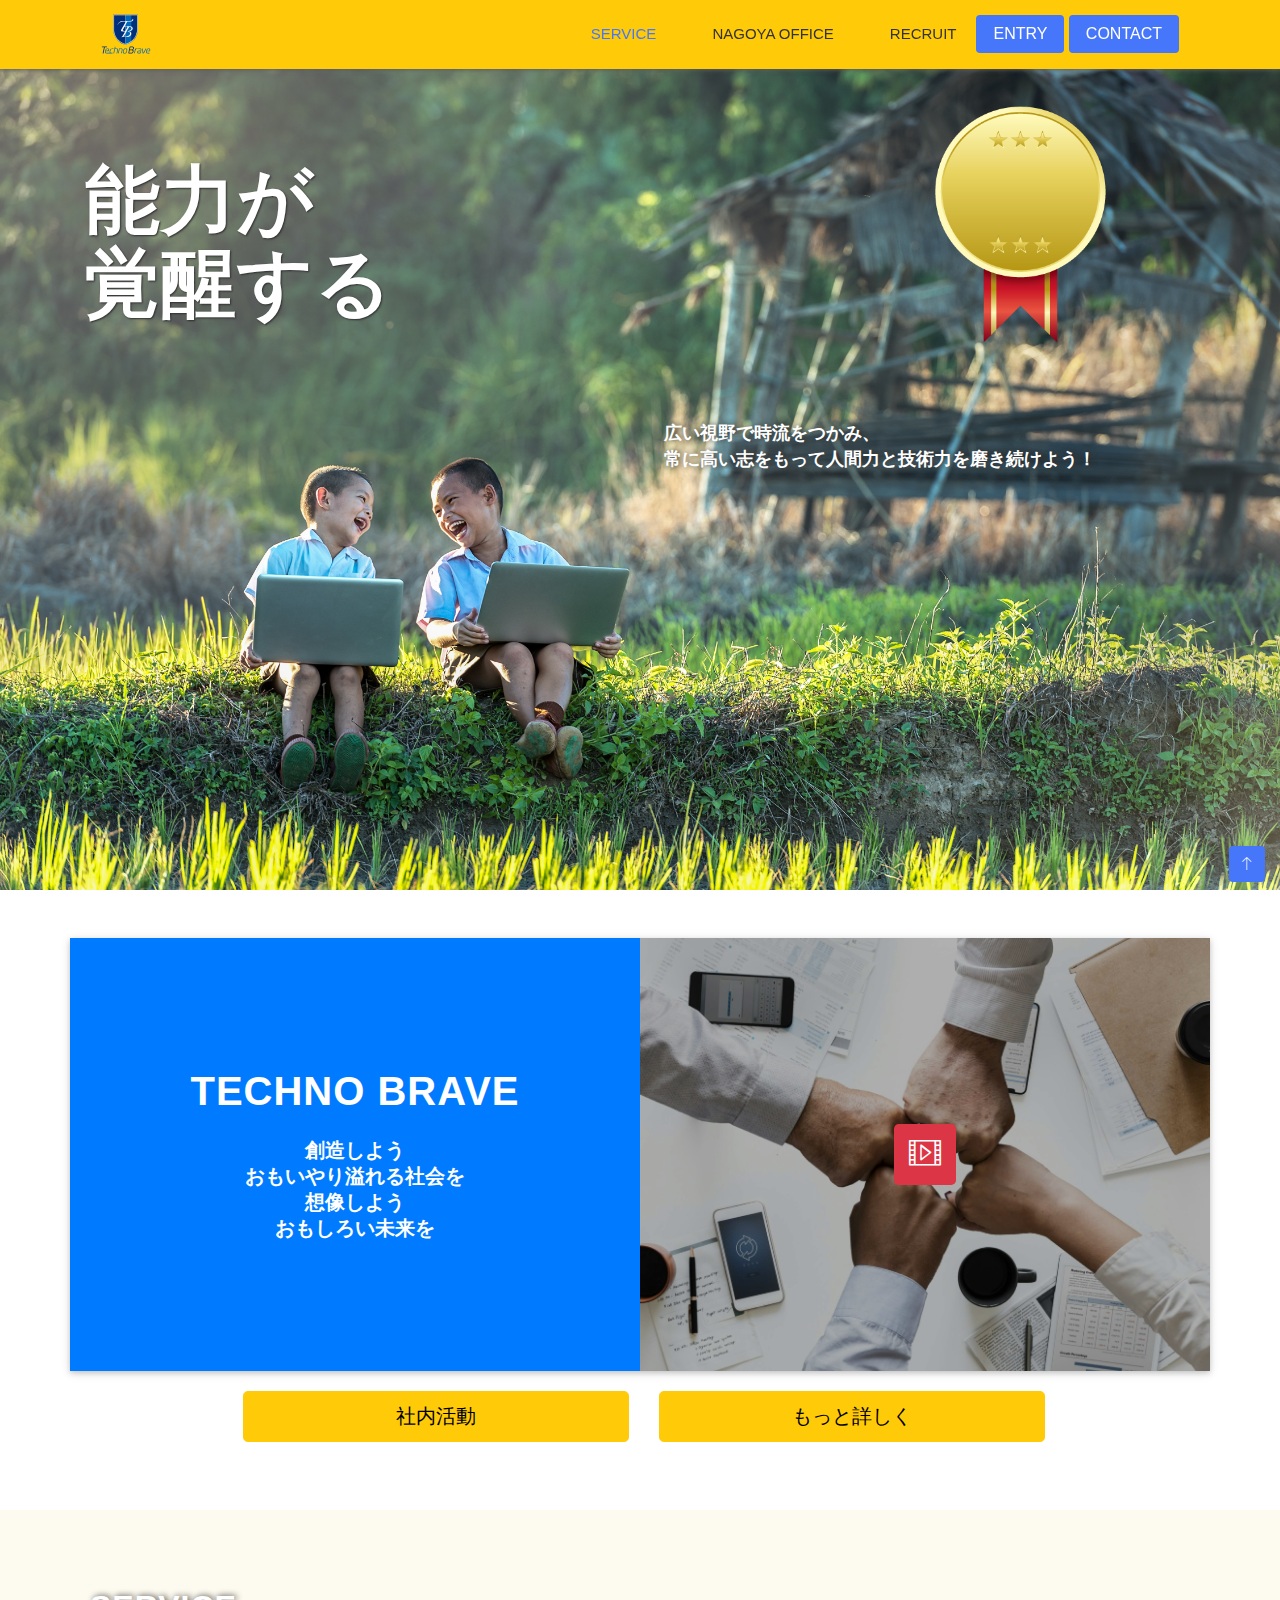
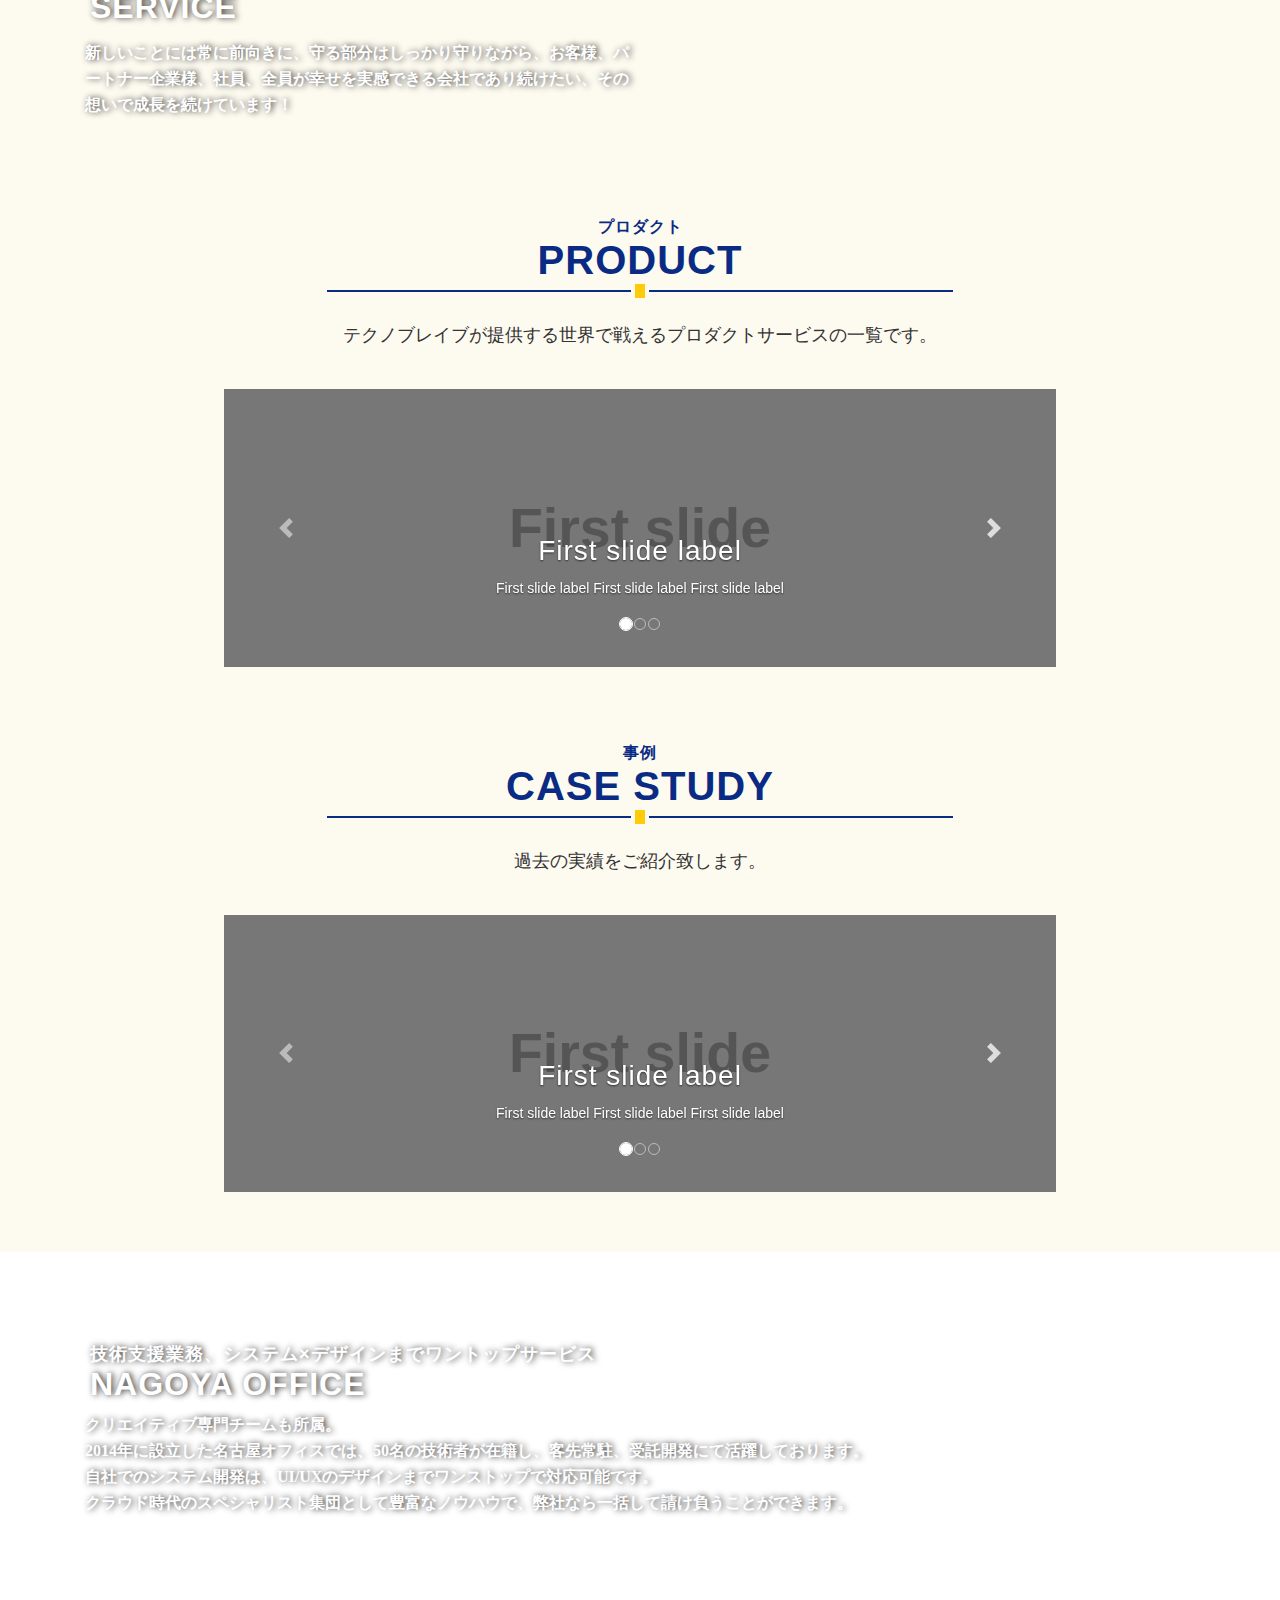
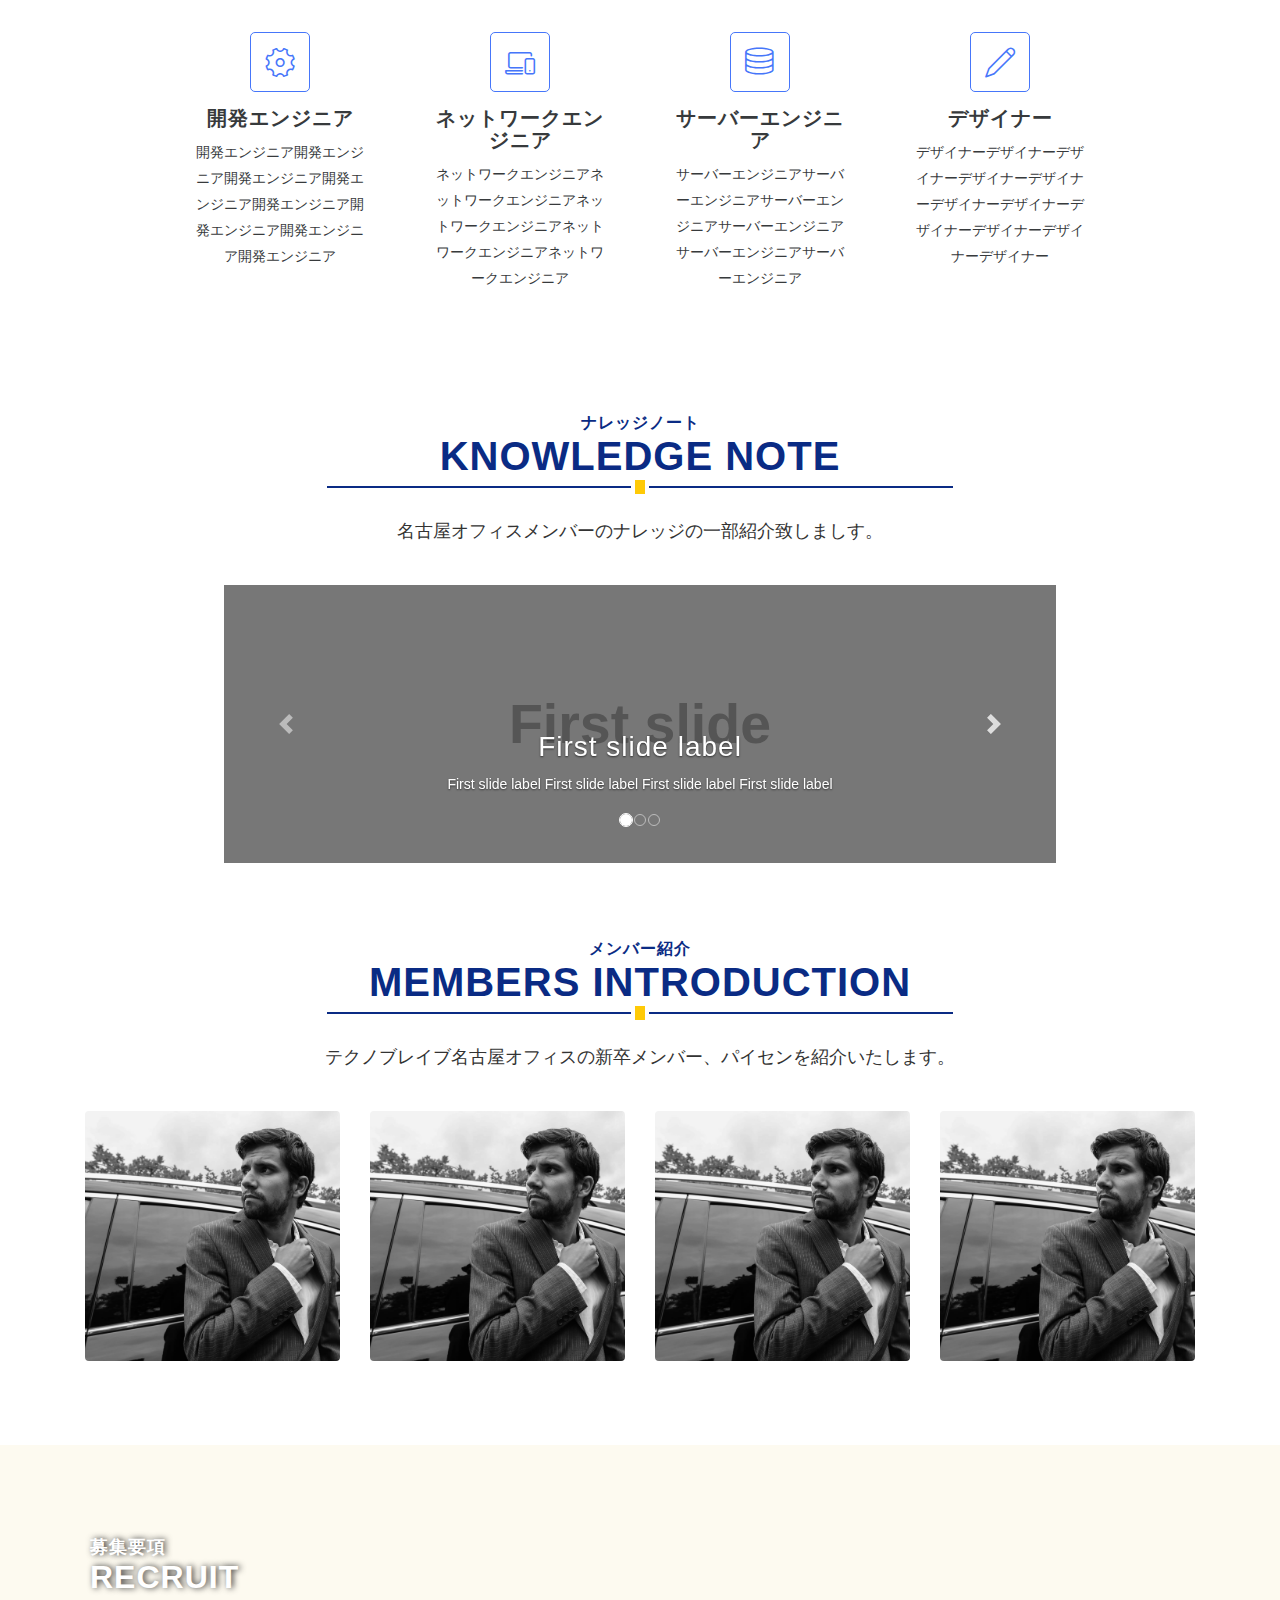
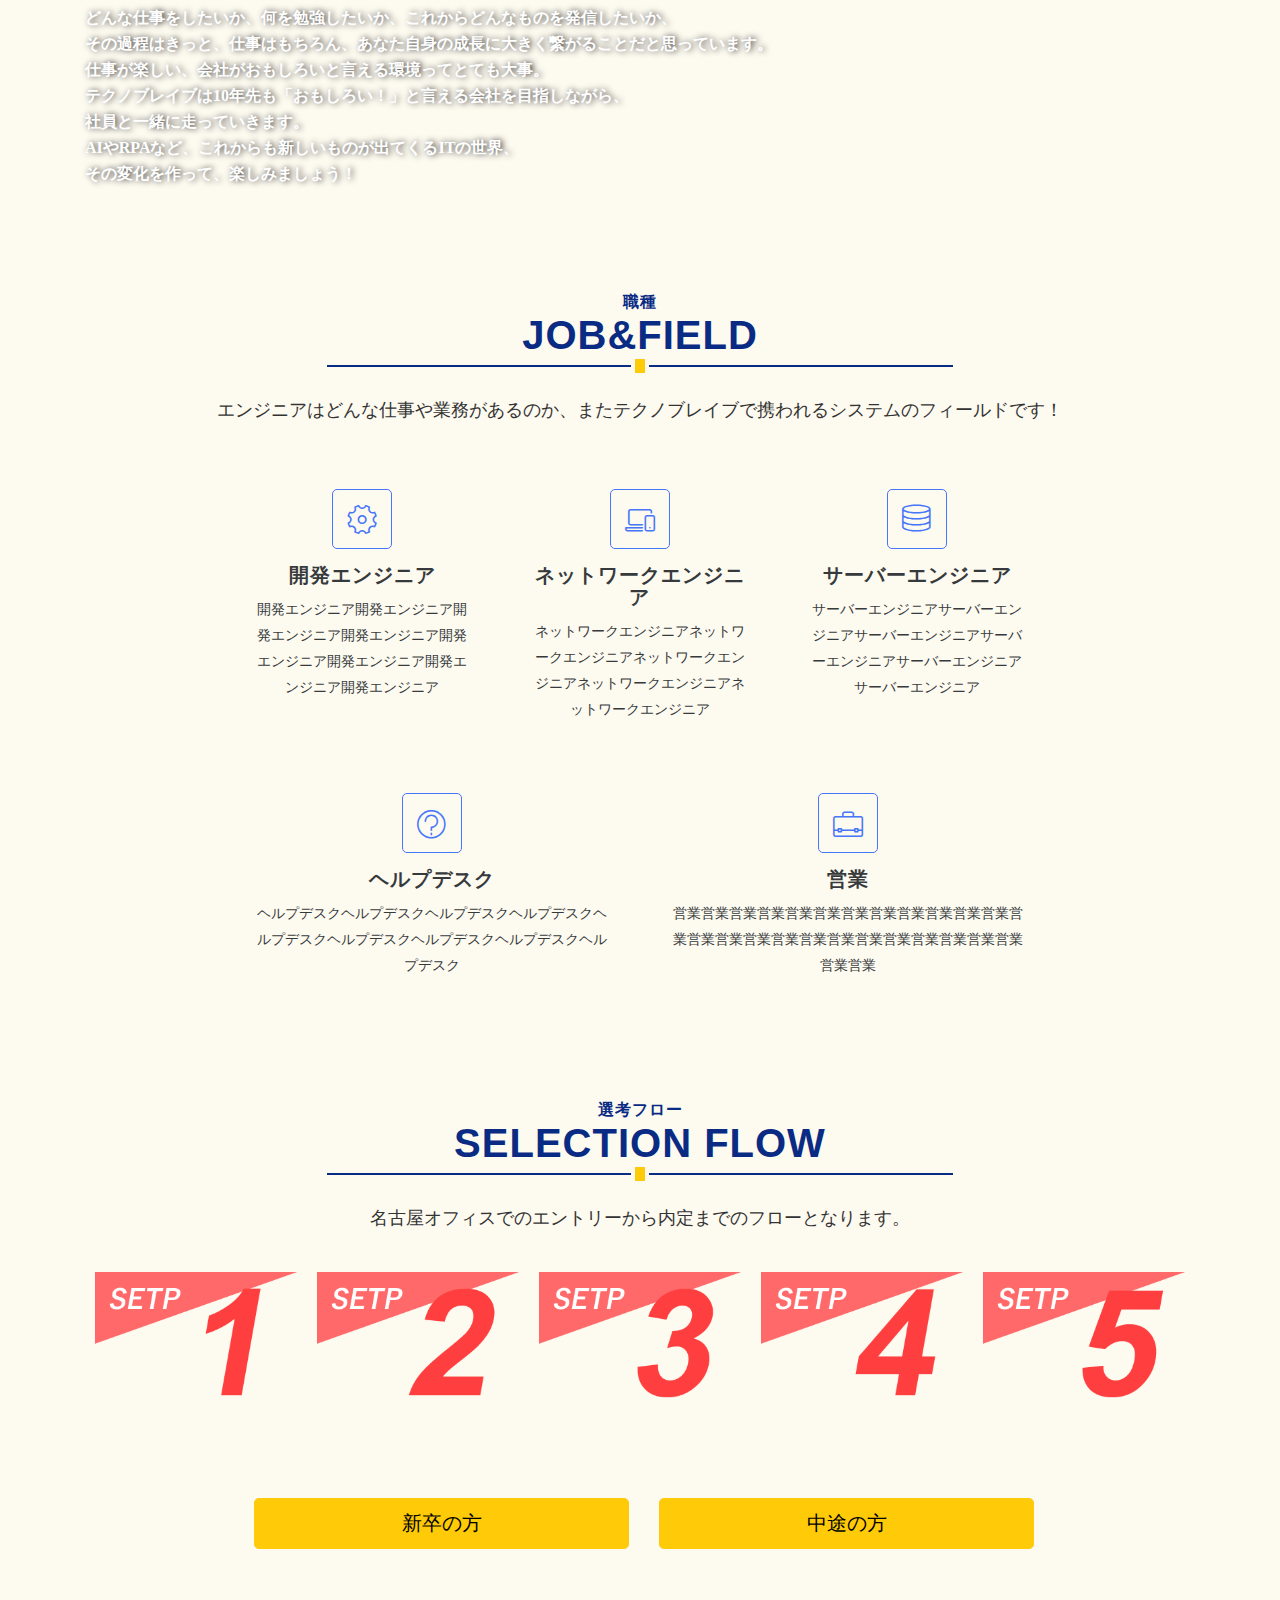
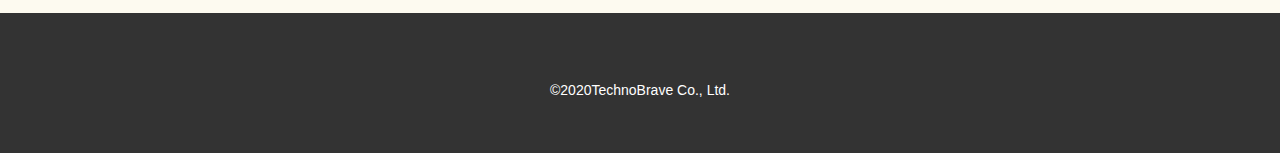
==== commit 89548d5e: "編集0805_1800" ====
--- a/index.html
+++ b/index.html
@@ -37,7 +37,7 @@
       <div class="row">
         <div class="col-md-8 col-sm-6">
           <div class="contents">
-            <h1 class="head-title">能力が覚醒する</h1>
+            <h1 class="head-title">能力が<br class="br-md">覚醒する</h1>
           </div>
         </div>
         <div class="col-md-4 col-sm-6 d-md-flex">
@@ -57,7 +57,7 @@
       <div class="modal fade" id="modal1" tabindex="-1" role="dialog" aria-labelledby="exampleModalLabel" aria-hidden="true">
         <div class="modal-dialog modal-lg modal-dialog-centered" role="document">
           <div class="modal-content">
-            <div class="embed-responsive embed-responsive-16by9 z-depth-1-half"> <iframe id="player" class="embed-responsive-item" src="https://www.youtube.com/embed/7MUISDJ5ZZ4" frameborder="0" allow="autoplay; encrypted-media" allowfullscreen></iframe> </div>
+            <div class="embed-responsive embed-responsive-16by9 z-depth-1-half"> <iframe id="player" class="embed-responsive-item" src="#" frameborder="0" allow="autoplay; encrypted-media" allowfullscreen></iframe> </div>
           </div>
         </div>
       </div>
@@ -67,7 +67,7 @@
             <div class="mask flex-center rgba-black-light"> <a id="play" class="btn-floating btn-danger btn-lg" data-toggle="modal" data-target="#modal1"><i class="lnr lnr-film-play fas fa-play"></i></a> </div>
           </div>
         </div>
-        <div class="col-lg-6 mx-auto d-flex align-items-center text-white">
+        <div class="col-lg-6 mx-auto d-flex align-items-center text-white lp-blue">
           <div class="px-4 py-4 py-lg-0 mx-auto">
             <h2 class="tb mb-4">Techno Brave</h2>
             <p class="tb-p text-center">創造しよう<br>おもいやり溢れる社会を<br>想像しよう<br>おもしろい未来を</p>
@@ -82,8 +82,8 @@
 
  <div class="container mt-3 mb-7">
   <div class="row w-75 mx-auto">
-    <div class="col-md-6 col-xs-12"> <a href="https://www.tbrave.com/recruit/recruit-graduate/" target="_brunk"><button type="button" class="btn btn-tb btn-lg m-1">社内活動</button></a> </div>
-    <div class="col-md-6 col-xs-12"> <a href="https://www.tbrave.com/recruit/recruit-graduate/" target="_brunk"><button type="button" class="btn btn-tb btn-lg m-1">もっと詳しく</button></a> </div>
+    <div class="col-md-6 col-xs-12"> <a href="https://www.tbrave.com/blog/wordpress/" target="_brunk"><button type="button" class="btn btn-tb btn-lg m-1">社内活動</button></a> </div>
+    <div class="col-md-6 col-xs-12"> <a href="https://www.tbrave.com" target="_brunk"><button type="button" class="btn btn-tb btn-lg m-1">もっと詳しく</button></a> </div>
   </div>
 
  </div>
@@ -464,8 +464,8 @@
       </div>
       <div class="container mt-7">
         <div class="row w-75 mx-auto">
-          <div class="col-6"> <a href="https://www.tbrave.com/recruit/recruit-graduate/" target="_brunk"><button type="button" class="btn btn-primary btn-lg m-1">新卒の方</button></a> </div>
-          <div class="col-6"> <a href="https://www.tbrave.com/recruit/recruit-midcareer/" target="_brunk"><button type="button" class="btn btn-primary btn-lg m-1">中途の方</button></a> </div>
+          <div class="col-6"> <a href="https://www.tbrave.com/recruit/recruit-graduate/" target="_brunk"><button type="button" class="btn btn-tb btn-lg m-1">新卒の方</button></a> </div>
+          <div class="col-6"> <a href="https://www.tbrave.com/recruit/recruit-midcareer/" target="_brunk"><button type="button" class="btn btn-tb btn-lg m-1">中途の方</button></a> </div>
         </div>
       </div>
     </div>
--- a/css/style.css
+++ b/css/style.css
@@ -246,7 +246,7 @@
   font-size: 50px;
   font-weight: 100;
   margin-bottom: 25px;
-  font-family: "Yu Mincho";
+  font-family: 游明朝,"Yu Mincho",YuMincho,"Hiragino Mincho ProN","Hiragino Mincho Pro",HGS明朝E,メイリオ,Meiryo,serif;
   text-shadow: 1px 1px 2px rgb(47, 47, 47); 
 }
 
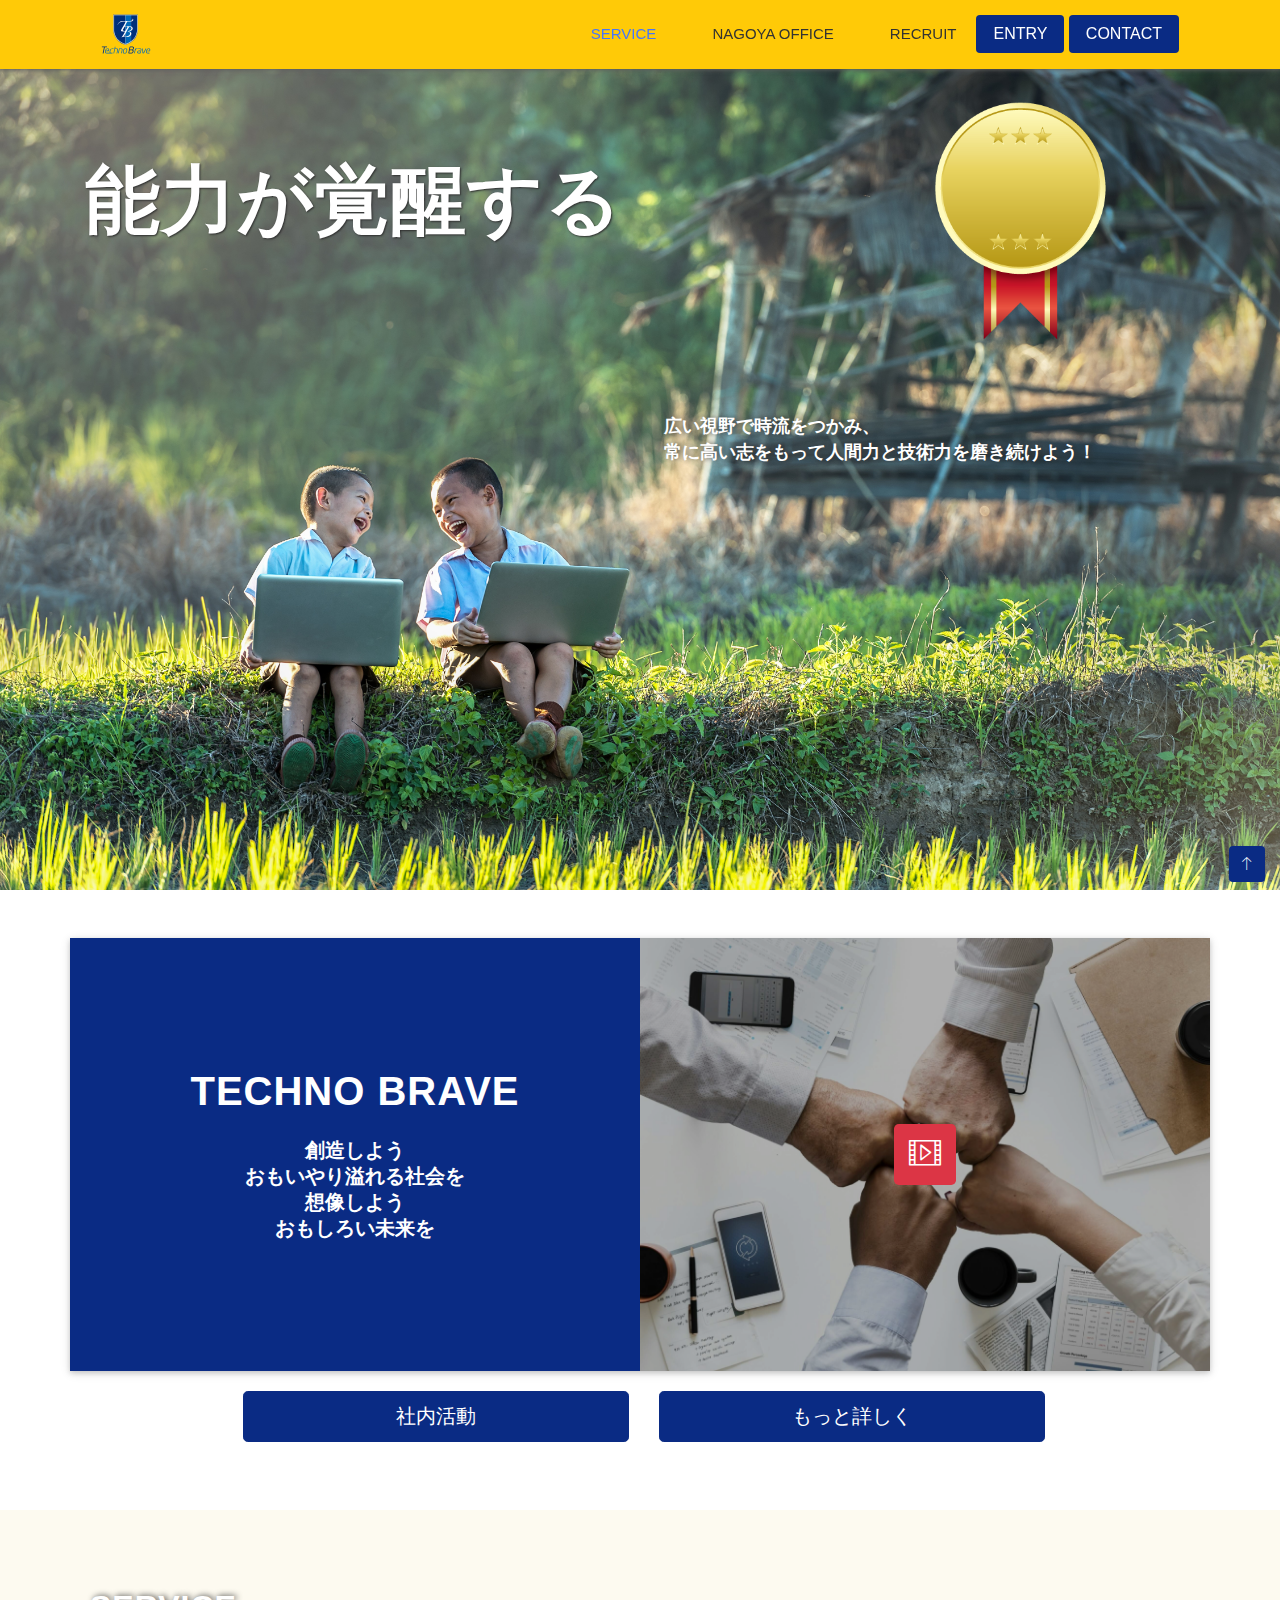
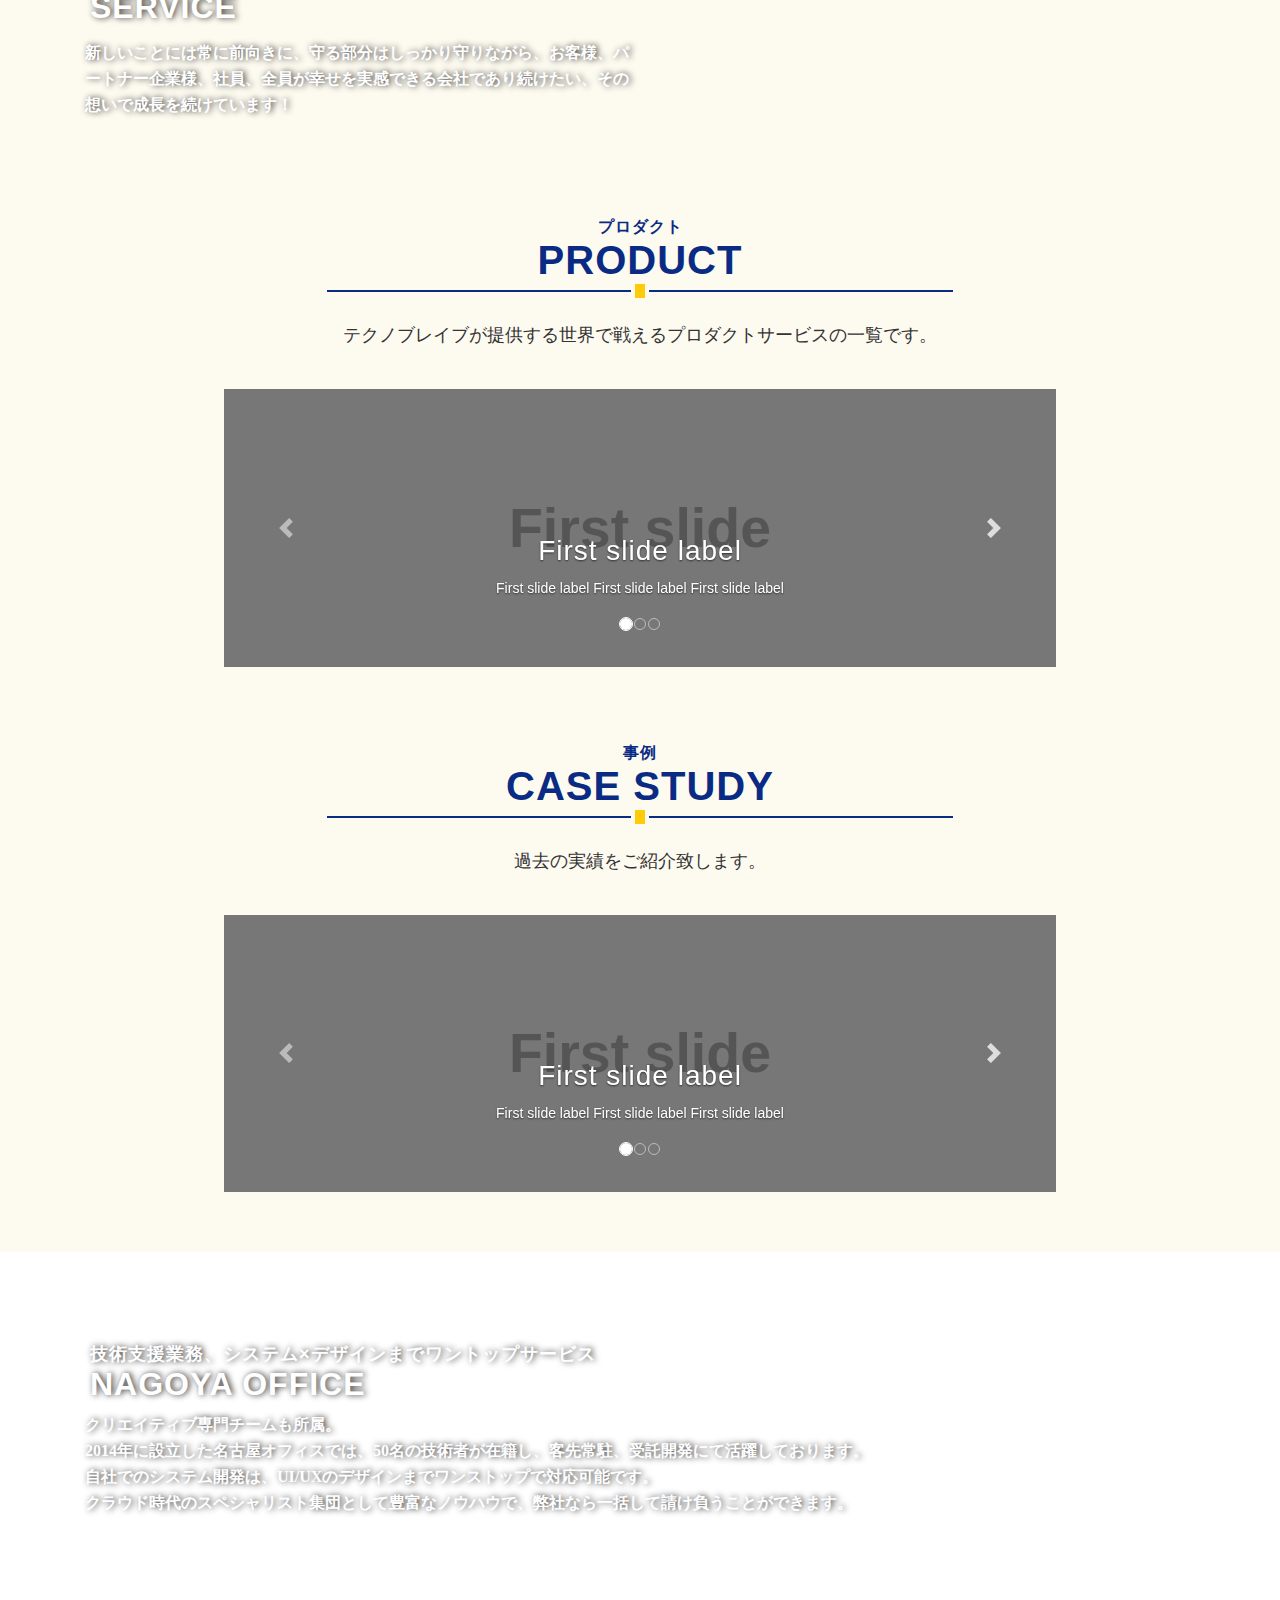
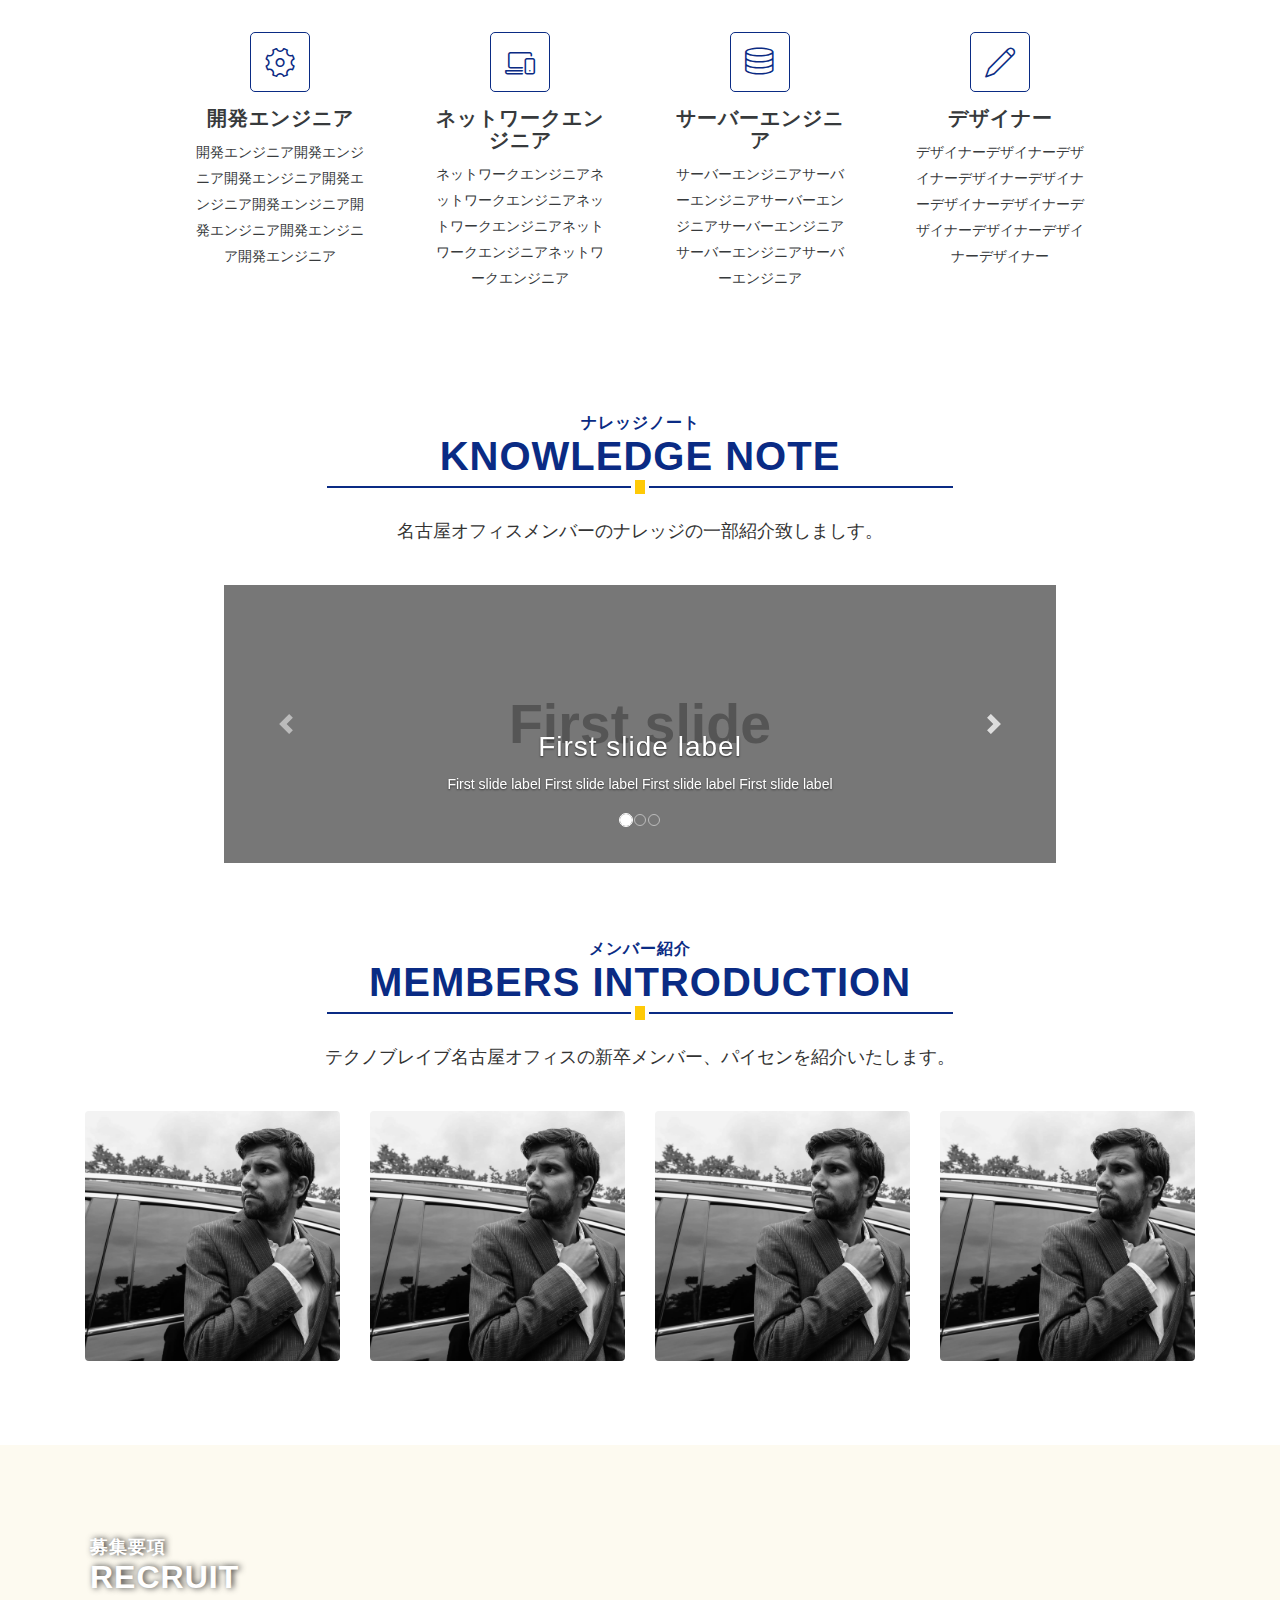
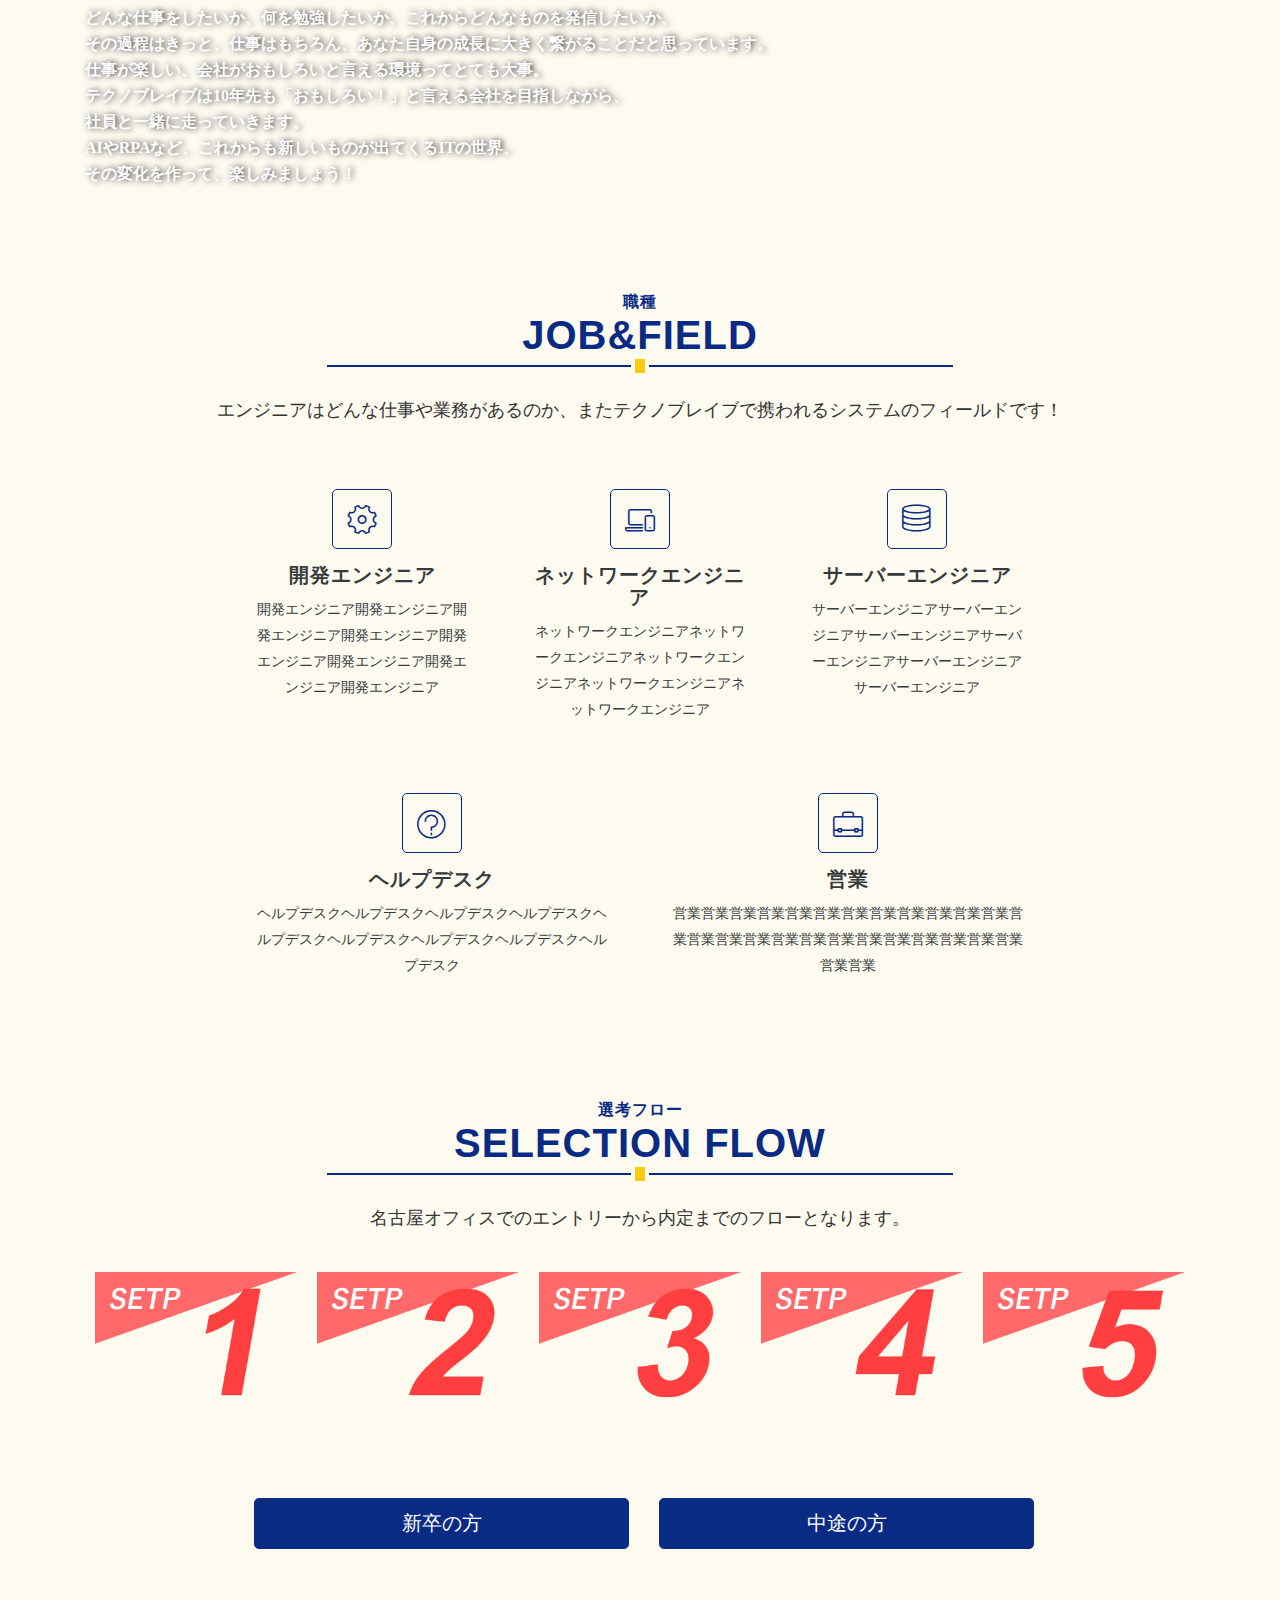
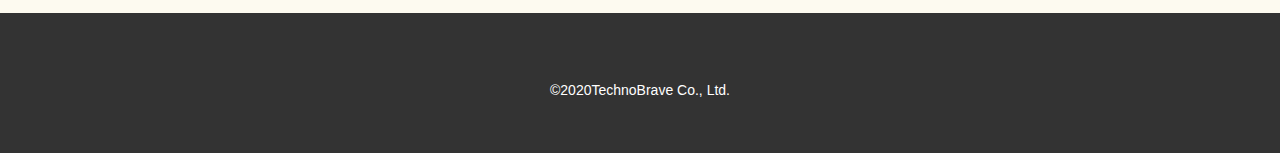
==== commit 2fad5a9d: "編集0805_1845" ====
--- a/index.html
+++ b/index.html
@@ -37,7 +37,7 @@
       <div class="row">
         <div class="col-md-8 col-sm-6">
           <div class="contents">
-            <h1 class="head-title">能力が<br class="br-md">覚醒する</h1>
+            <h1 class="head-title">能力が覚醒する</h1>
           </div>
         </div>
         <div class="col-md-4 col-sm-6 d-md-flex">
--- a/css/style.css
+++ b/css/style.css
@@ -150,8 +150,8 @@
 }
 
 .btn-common {
-  border: 2px solid #4676fa;
-  background-color: #4676fa;
+  border: 2px solid #0a2b84;
+  background-color: #0a2b84;
   position: relative;
   z-index: 1;
   border-radius: 4px
@@ -192,7 +192,7 @@
   font-size: 14px;
   text-align: center;
   border-radius: 4px;
-  background-color: #4676fa;
+  background-color: #0a2b84;
   -webkit-transition: all .2s linear;
   -moz-transition: all .2s linear;
   -o-transition: all .2s linear;
@@ -351,7 +351,7 @@
   width: 60px;
   height: 60px;
   text-align: center;
-  border: 1px solid #4676fa;
+  border: 1px solid #0a2b84;
   display: inline-block;
   border-radius: 5px;
   margin-top: 10px;
@@ -363,7 +363,7 @@
 .item-boxes .icon i {
   font-size: 30px;
   line-height: 60px;
-  color: #4676fa
+  color: #0a2b84
 }
 
 .item-boxes h4 {
@@ -389,7 +389,7 @@
   height: 100%;
   top: 0;
   left: 0;
-  background: #4676fa;
+  background: #0a2b84;
   opacity: .8;
   filter: alpha(opacity=80)
 }
@@ -1389,44 +1389,44 @@
 }
 
 .btn-tb {
-  color: #000;
-  background-color: #ffca07 ;
-  border-color: #ffca07
+  color: #fff;
+  background-color: #0a2b84;
+  border-color: #0a2b84
 }
 
 .btn-tb:hover {
   color: #fff;
-  background-color: #ffd84a;
-  border-color: #ffca07
+  background-color: #1e4fd4;
+  border-color: #0a2b84
 }
 
 .btn-tb:focus {
-  color: #000;
-  background-color: #ffd84a;
-  border-color: #ffca07
-}
-
-.btn-primary:active {
-  color: #000;
-  background-color: #ffd84a;
-  border-color: #ffca07;
+  color: #fff;
+  background-color: #1e4fd4;
+  border-color: #0a2b84
+}
+
+.btn-tb:active {
+  color: #fff;
+  background-color: #1e4fd4;
+  border-color: #0a2b84;
   background-image: none
 }
 
-.btn-primary:active:focus, .btn-primary:active:hover {
-  color: #fff;
-  background-color: #ffd84a;
-  border-color: #ffca07
-}
-
-.btn-primary:disabled:focus {
-  background-color: #ffd84a;
-  border-color: #ffca07
-}
-
-.btn-primary:disabled:hover {
-  background-color: #ffd84a;
-  border-color: #ffca07
+.btn-tb:active:focus, .btn-tb:active:hover {
+  color: #fff;
+  background-color: #1e4fd4;
+  border-color: #0a2b84
+}
+
+.btn-tb:disabled:focus {
+  background-color: #1e4fd4;
+  border-color: #0a2b84
+}
+
+.btn-tb:disabled:hover {
+  background-color: #1e4fd4;
+  border-color: #0a2b84
 }
 
 .rgba-blue-light:after {
@@ -1504,4 +1504,16 @@
   background: #ffca07;
   opacity: .8;
   filter: alpha(opacity=80);
+}
+
+@media screen and (min-width: 768px){
+  .br-sm {display: none; }
+  }
+
+@media screen and (min-width: 992px){
+  .br-md {display: none; }
+  }
+
+.lp-blue {
+  background-color: #0a2b84 !important;
 }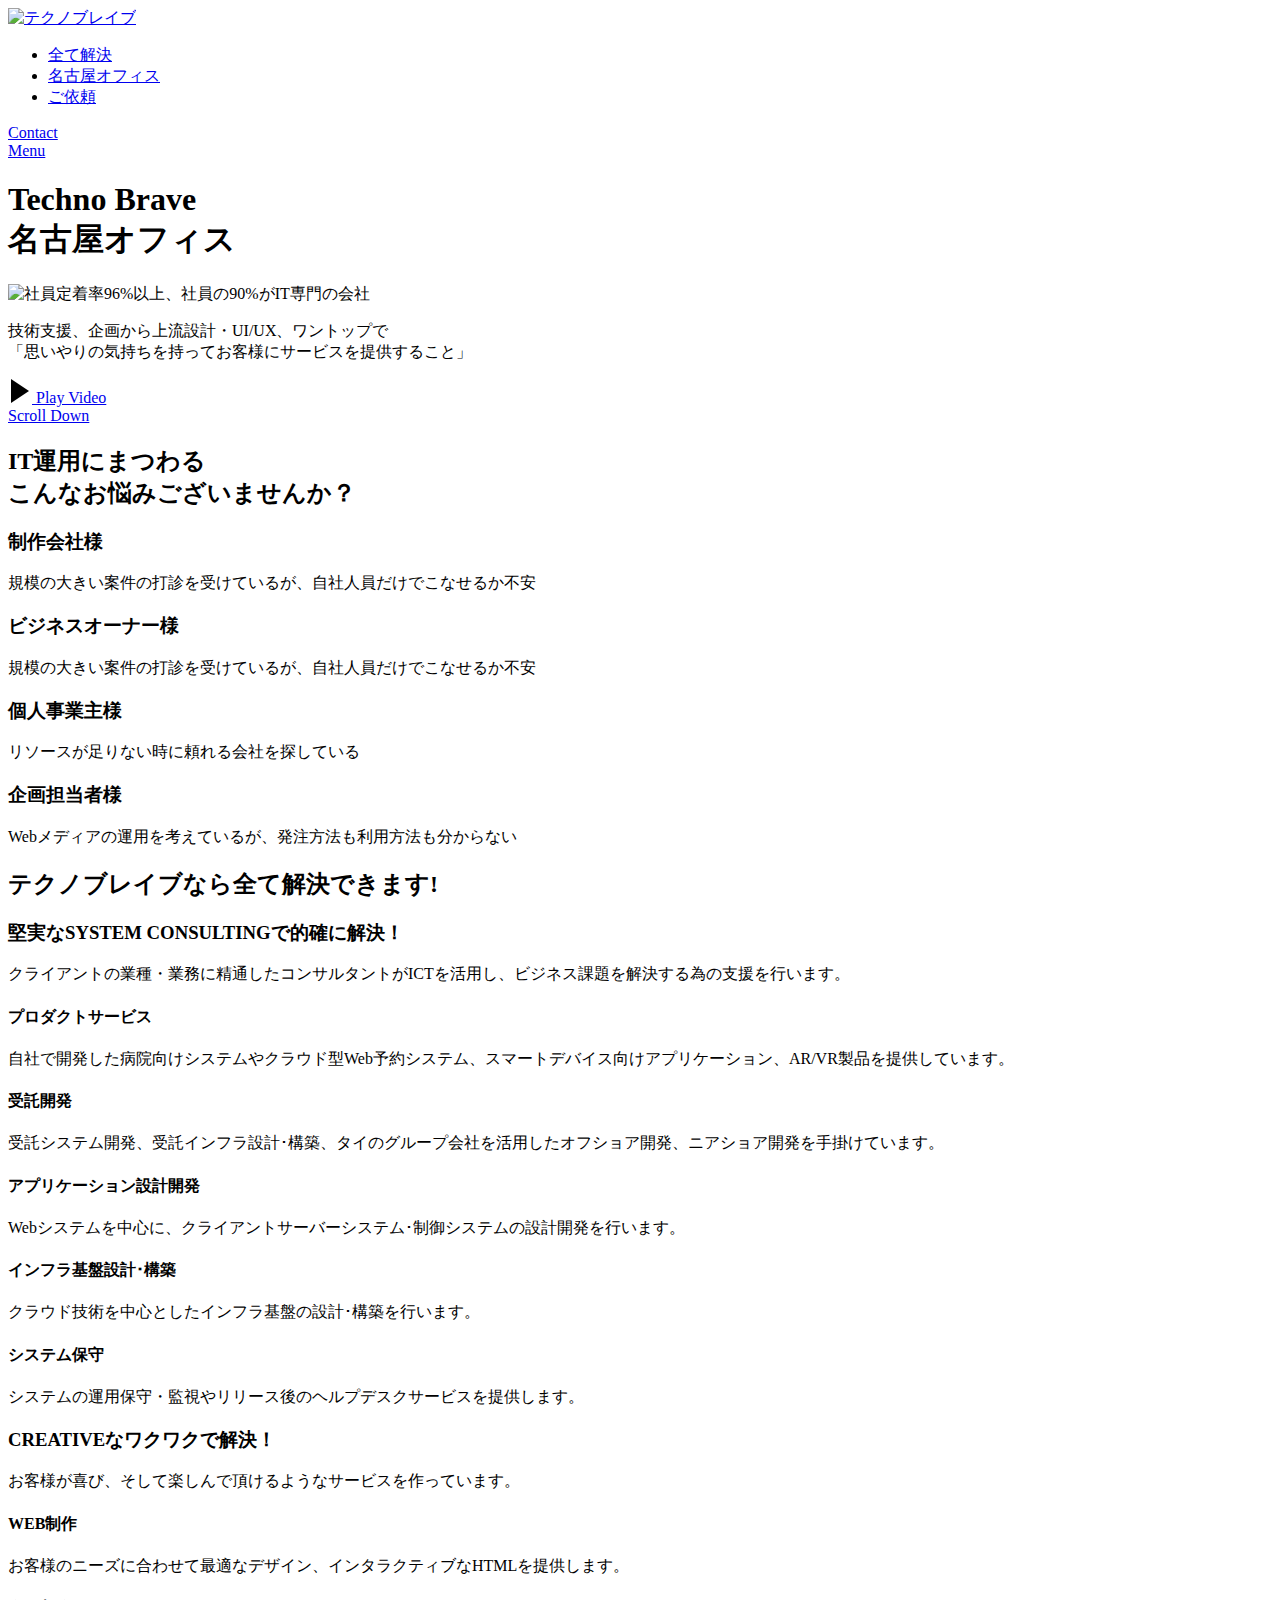
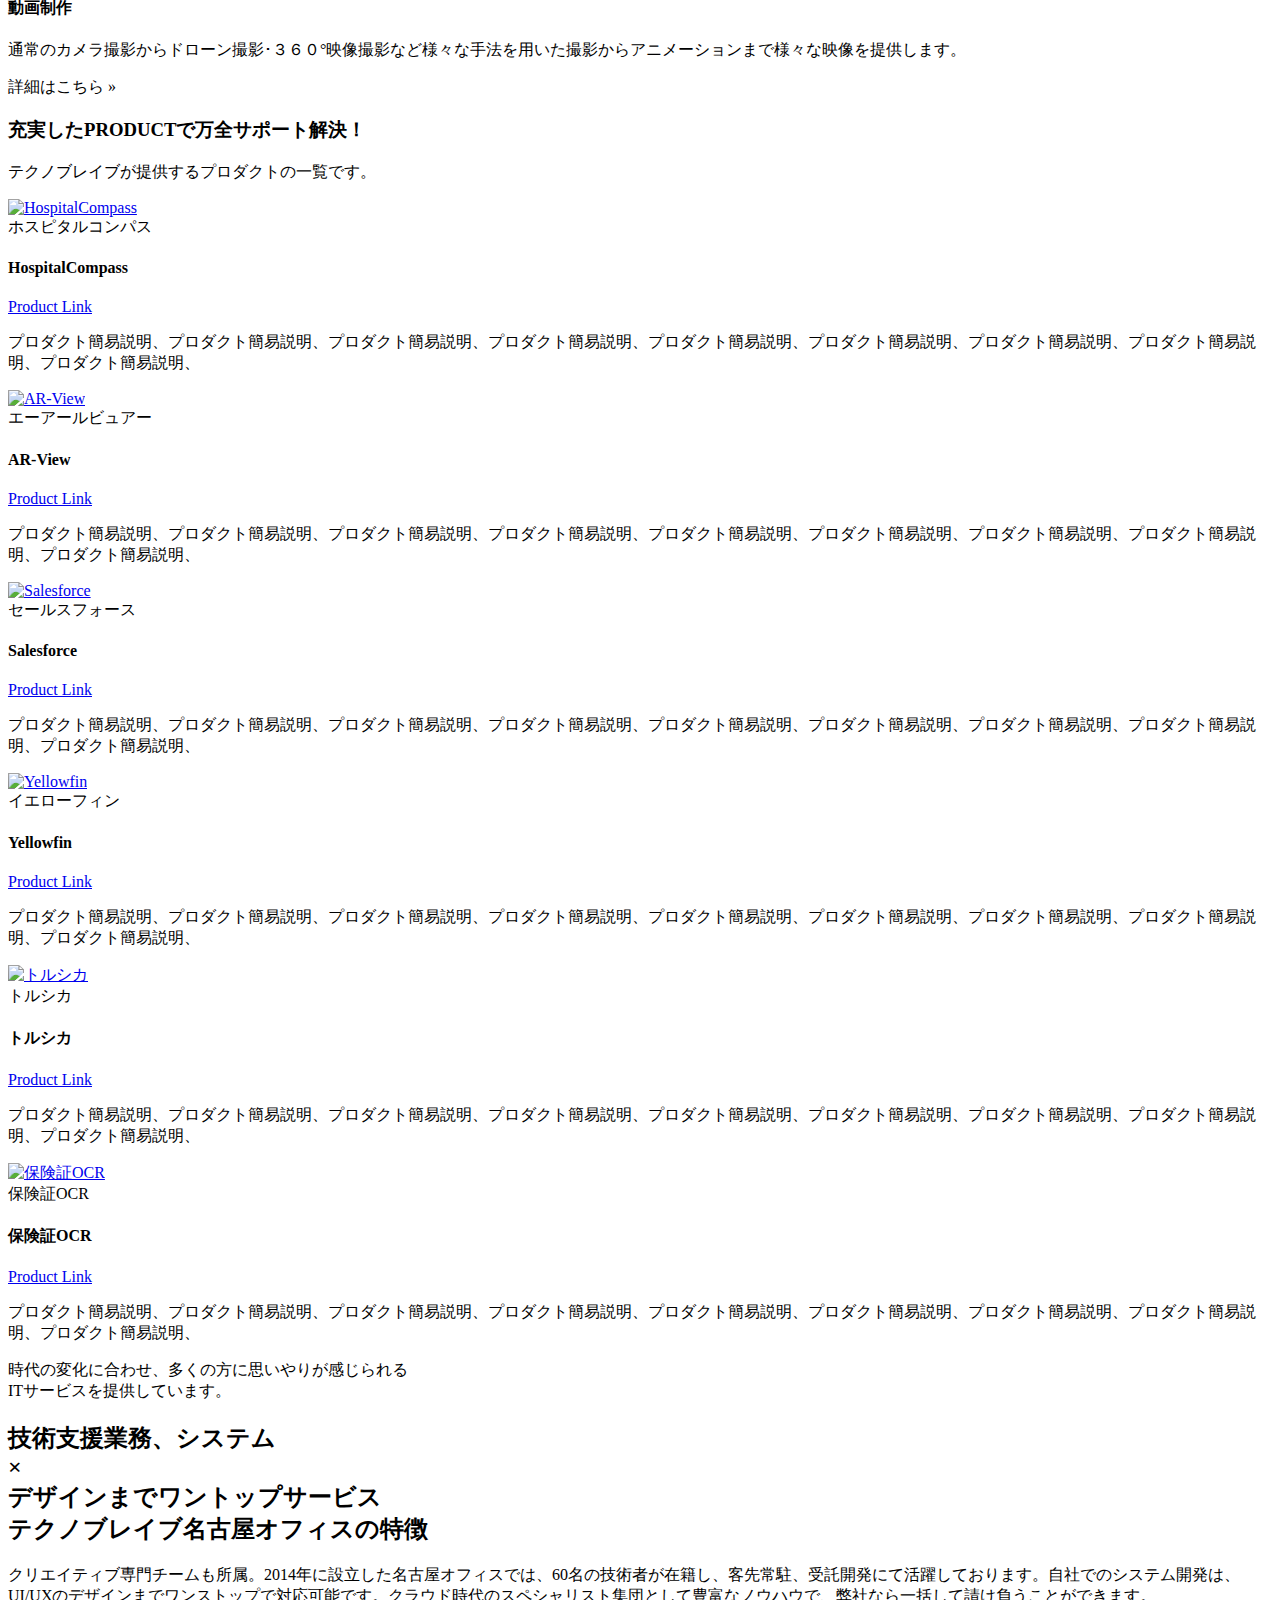
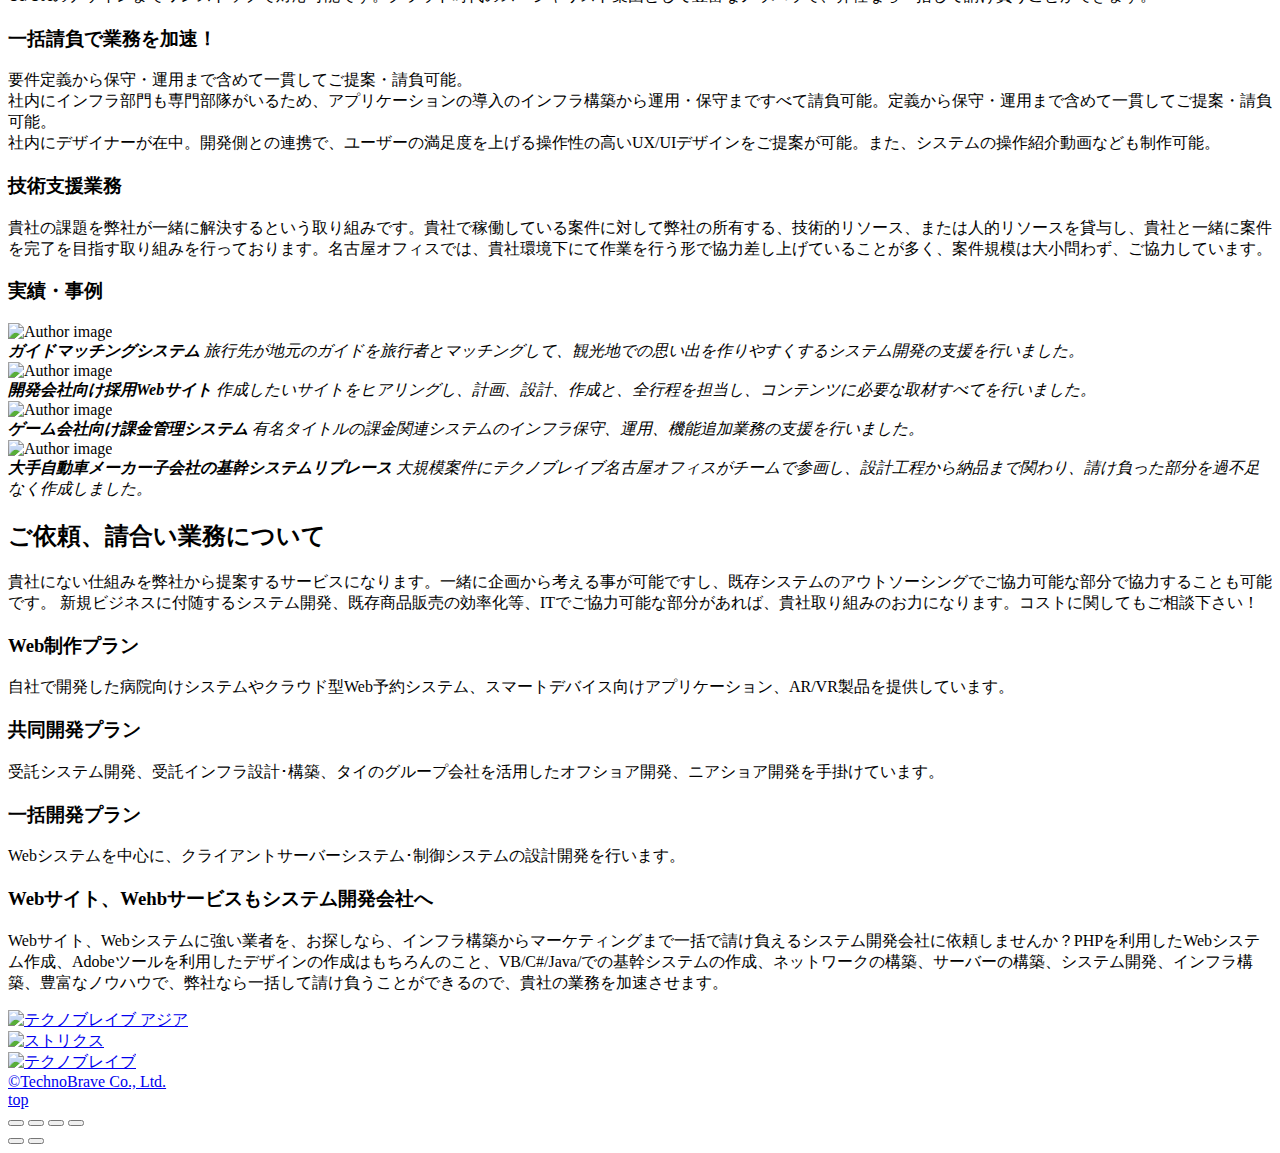
==== commit b9347811: "修正５" ====
--- a/index.html
+++ b/index.html
@@ -1,491 +1,432 @@
 <!DOCTYPE html>
 <html lang="ja">
 <head>
-  <meta charset="utf-8">
-  <title>Techno Breave Nagoya Office Recruit</title>
-  <meta name="viewport" content="width=device-width, initial-scale=1, shrink-to-fit=no">
-  <link rel="stylesheet" href="https://stackpath.bootstrapcdn.com/bootstrap/4.3.1/css/bootstrap.min.css" integrity="sha384-ggOyR0iXCbMQv3Xipma34MD+dH/1fQ784/j6cY/iJTQUOhcWr7x9JvoRxT2MZw1T" crossorigin="anonymous">
-  <!-- <link rel="stylesheet" href="css/bootstrap.min.css"> -->
-  <link rel="stylesheet" href="css/style.css">
-  <link rel="stylesheet" href="css/line-icons.css">
-</head>
-<body>
-  <header id="main-visual">
-    <div class="navbar-area bg-orange fixed-top">
-      <div class="container">
-        <div class="row">
-          <div class="col-lg-12">
-            <nav class="navbar navbar-expand-lg mainmenu-area"> <a class="navbar-brand" href="https://www.tbrave.biz/"><span class="lnr lnr-logo"></span></a> <button class="navbar-toggler" type="button" data-toggle="collapse" data-target="#navbarSupportedContent" aria-controls="navbarSupportedContent" aria-expanded="false" aria-label="Toggle navigation">
-      <span class="toggler-icon"></span>
-      <span class="toggler-icon"></span>
-      <span class="toggler-icon"></span>
-      </button>
-              <div class="collapse navbar-collapse" id="navbarSupportedContent">
-                <ul class="navbar-nav mr-auto w-100 justify-content-end">
-                  <li class="nav-item active"> <a class="nav-link page-scroll" href="#service">SERVICE</a> </li>
-                  <li class="nav-item"> <a class="nav-link page-scroll" href="#nagoya">NAGOYA OFFICE</a> </li>
-                  <li class="nav-item"> <a class="nav-link page-scroll" href="#recuruit">RECRUIT</a> </li>
-                </ul>
+  <meta charset="UTF-8">
+  <meta name="viewport" content="width=device-width, initial-scale=1.0">
+  <title>名古屋｜技術支援 テクノブレイブ|LP</title>
+  <link rel="icon" href="favicon.ico" />
+  <link rel="stylesheet" href="css/styles.css">
+  <link rel="stylesheet" href="css/vendor.css"> </head>
+<body id="top">
+  <header class="s-header">
+    <div class="s-header_logo"> <a href="index.html">
+                  <img src="images/logo.svg" alt="テクノブレイブ">
+              </a> </div>
+    <div class="s-header_content">
+      <nav class="s-header_nav-wrap">
+        <ul class="s-header_nav">
+          <li><a class="smoothscroll" href="#solution" title="Solution">全て解決</a></li>
+          <li><a class="smoothscroll" href="#nagoya" title="Nagoya">名古屋オフィス</a></li>
+          <li><a class="smoothscroll" href="#request" title="Request">ご依頼</a></li>
+        </ul>
+      </nav> <a href="https://www.tbrave.biz/#contactWrapper" class="btn btn--primary btn--small i_10">Contact</a> </div> <a class="s-header_menu-toggle" href="#0"><span>Menu</span></a> </header>
+  <!-- main -->
+  <section id="main" class="s-main">
+    <div class="s-main_bg">
+      <div class="gradient-overlay"></div>
+    </div>
+    <div class="row s-main_content">
+      <div class="column large-7">
+        <h1><span>Techno Brave</span><br>名古屋オフィス</h1>
+      </div>
+      <div class="column large-5"> <img src="images/main-bg-1.png" alt="社員定着率96%以上、社員の90%がIT専門の会社"> </div>
+      <div class="s-main_content-worries">
+        <p>技術支援、企画から上流設計・UI/UX、ワントップで<br>「思いやりの気持ちを持ってお客様にサービスを提供すること」</p>
+      </div>
+    </div>
+    <div class="s-main_video"> <a class="s-main_video-link" href="#" data-lity="">
+                <svg xmlns="http://www.w3.org/2000/svg" width="24" height="24" viewBox="0 0 24 24"><path d="M21 12l-18 12v-24z"></path></svg>
+                <span class="s-main_video-text">Play Video</span>
+            </a> </div>
+    <div class="s-main_scroll"> <a href="#worries" class="s-main_scroll-link smoothscroll">
+                Scroll Down
+            </a> </div>
+  </section>
+  <!-- main end-->
+  <!-- 悩み -->
+  <section id="worries" class="s-worries">
+    <div class="horizontal-line"></div>
+    <div class="row">
+      <div class="column large-12 section-title">
+        <h2><span>IT運用にまつわる</span><br><span class="marker">こんなお悩みございませんか？</span></h2>
+      </div>
+    </div>
+    <div class="row block-large-1-4 block-tab-full s-worries_process item-list">
+      <div class="column item item-process">
+        <h3 class="item-title i_01">制作会社様</h3>
+        <p> 規模の大きい案件の打診を受けているが、自社人員だけでこなせるか不安 </p>
+      </div>
+      <div class="column item item-process">
+        <h3 class="item-title i_02">ビジネスオーナー様</h3>
+        <p> 規模の大きい案件の打診を受けているが、自社人員だけでこなせるか不安 </p>
+      </div>
+      <div class="column item item-process">
+        <h3 class="item-title i_03">個人事業主様</h3>
+        <p> リソースが足りない時に頼れる会社を探している </p>
+      </div>
+      <div class="column item item-process">
+        <h3 class="item-title i_04">企画担当者様</h3>
+        <p> Webメディアの運用を考えているが、発注方法も利用方法も分からない </p>
+      </div>
+    </div>
+  </section>
+  <!-- 悩み 終了 -->
+  <!-- 解決 -->
+  <section id="solution" class="s-solution">
+    <div class="row">
+      <div class="column large-12 section-title">
+        <h2><span class="marker">テクノブレイブなら全て解決できます!</span></h2>
+      </div>
+    </div>
+    <article>
+      <div class="row">
+        <div class="column large-12">
+          <div class="article-title" data-number="01">
+            <h3>堅実なSYSTEM CONSULTINGで的確に解決！</h3>
+          </div>
+          <p class="lead">クライアントの業種・業務に精通したコンサルタントがICTを活用し、ビジネス課題を解決する為の支援を行います。</p>
+        </div>
+        <div class="row block-large-1-3 block-tab-full item-list">
+          <div class="column item item-service"> <span class="solution-icon i_05"></span>
+            <h4 class="item-title">プロダクトサービス</h4>
+            <p> 自社で開発した病院向けシステムやクラウド型Web予約システム、スマートデバイス向けアプリケーション、AR/VR製品を提供しています。 </p>
+          </div>
+          <div class="column item item-service aos-init aos-animate" data-aos="fade-up"> <span class="solution-icon i_06"></span>
+            <h4 class="item-title">受託開発</h4>
+            <p> 受託システム開発、受託インフラ設計･構築、タイのグループ会社を活用したオフショア開発、ニアショア開発を手掛けています。 </p>
+          </div>
+          <div class="column item item-service"> <span class="solution-icon i_07"></span>
+            <h4 class="item-title">アプリケーション設計開発</h4>
+            <p> Webシステムを中心に、クライアントサーバーシステム･制御システムの設計開発を行います。 </p>
+          </div>
+          <div class="column item item-service"> <span class="solution-icon  i_08"></span>
+            <h4 class="item-title">インフラ基盤設計･構築</h4>
+            <p> クラウド技術を中心としたインフラ基盤の設計･構築を行います。 </p>
+          </div>
+          <div class="column item item-service"> <span class="solution-icon  i_09"></span>
+            <h4 class="item-title">システム保守</h4>
+            <p> システムの運用保守・監視やリリース後のヘルプデスクサービスを提供します。 </p>
+          </div>
+        </div>
+      </div>
+    </article>
+    <article>
+      <div class="row">
+        <div class="column large-12">
+          <div class="article-title" data-number="02">
+            <h3>CREATIVEなワクワクで解決！</h3>
+          </div>
+          <p class="lead h-text-center">お客様が喜び、そして楽しんで頂けるようなサービスを作っています。</p>
+        </div>
+        <div class="row block-tab-full item-list">
+          <div class="column large-6 w-900-stack s-worries_intro-text">
+            <h4 class="display-1"> WEB制作 </h4>
+            <p> お客様のニーズに合わせて最適なデザイン、インタラクティブなHTMLを提供します。 </p>
+          </div>
+          <div class="column large-6 w-900-stack s-worries_photo-block">
+            <div class="s-worries_photo"></div>
+          </div>
+          <div class="column large-6 w-900-stack s-worries_intro-text">
+            <h4 class="display-1"> 動画制作 </h4>
+            <p> 通常のカメラ撮影からドローン撮影･３６０°映像撮影など様々な手法を用いた撮影からアニメーションまで様々な映像を提供します。 </p>
+          </div>
+          <div class="column large-6 w-900-stack s-worries_photo-block">
+            <div class="s-worries_photo"></div>
+          </div>
+          <div class="column large-12 h-text-right"><a>詳細はこちら &raquo;</a></div>
+        </div>
+      </div>
+    </article>
+    <article>
+      <div class="row">
+        <div class="column large-12">
+          <div class="article-title" data-number="03">
+            <h3>充実したPRODUCTで万全サポート解決！</h3>
+          </div>
+          <p class="lead h-text-center">テクノブレイブが提供するプロダクトの一覧です。</p>
+        </div>
+      </div>
+      <div class="row s-portfolio_list block-large-1-2 block-tab-full collapse">
+        <div class="column aos-init aos-animate" data-aos="fade-up">
+          <div class="folio-item">
+            <div class="folio-item_thumb"> <a class="folio-item_thumb-link" href="images/product/product_01.jpg" title="The Red Wheel" data-size="1050x700">
+                        <img src="images/product/product_01.jpg" alt="HospitalCompass">
+                    </a> </div>
+            <div class="folio-item_info">
+              <div class="folio-item_cat">ホスピタルコンパス</div>
+              <h4 class="folio-item_title">HospitalCompass</h4>
+            </div> <a href="https://www.tbrave.com/hospitalcompass.html" title="HospitalCompass" class="folio-item_project-link" target="_blank">Product Link</a>
+            <div class="folio-item_caption">
+              <p>プロダクト簡易説明、プロダクト簡易説明、プロダクト簡易説明、プロダクト簡易説明、プロダクト簡易説明、プロダクト簡易説明、プロダクト簡易説明、プロダクト簡易説明、プロダクト簡易説明、</p>
+            </div>
+          </div>
+        </div>
+        <!-- end column -->
+        <div class="column aos-init aos-animate" data-aos="fade-up">
+          <div class="folio-item">
+            <div class="folio-item_thumb"> <a class="folio-item_thumb-link" href="images/product/product_02.jpg" title="Music Life" data-size="1050x700">
+                        <img src="images/product/product_02.jpg" alt="AR-View">
+                    </a> </div>
+            <div class="folio-item_info">
+              <div class="folio-item_cat">エーアールビュアー</div>
+              <h4 class="folio-item_title">AR-View</h4>
+            </div> <a href="https://www.tbrave.com/arview.html" title="AR-View" class="folio-item_project-link" target="_blank">Product Link</a>
+            <div class="folio-item_caption">
+              <p>プロダクト簡易説明、プロダクト簡易説明、プロダクト簡易説明、プロダクト簡易説明、プロダクト簡易説明、プロダクト簡易説明、プロダクト簡易説明、プロダクト簡易説明、プロダクト簡易説明、</p>
+            </div>
+          </div>
+        </div>
+        <!-- end column -->
+        <div class="column aos-init" data-aos="fade-up">
+          <div class="folio-item">
+            <div class="folio-item_thumb"> <a class="folio-item_thumb-link" href="images/product/product_03.jpg" title="OI Logo" data-size="1050x700">
+                        <img src="images/product/product_03.jpg" alt="Salesforce">
+                    </a> </div>
+            <div class="folio-item_info">
+              <div class="folio-item_cat">セールスフォース</div>
+              <h4 class="folio-item_title">Salesforce</h4>
+            </div> <a href="https://www.tbrave.com/salesforce.html" title="Salesforce" class="folio-item_project-link" target="_blank">Product Link</a>
+            <div class="folio-item_caption">
+              <p>プロダクト簡易説明、プロダクト簡易説明、プロダクト簡易説明、プロダクト簡易説明、プロダクト簡易説明、プロダクト簡易説明、プロダクト簡易説明、プロダクト簡易説明、プロダクト簡易説明、</p>
+            </div>
+          </div>
+        </div>
+        <!-- end column -->
+        <div class="column aos-init" data-aos="fade-up">
+          <div class="folio-item">
+            <div class="folio-item_thumb"> <a class="folio-item_thumb-link" href="images/product/product_04.jpg" title="Corrugated Sheets" data-size="1050x700">
+                        <img src="images/product/product_04.jpg" alt="Yellowfin">
+                    </a> </div>
+            <div class="folio-item_info">
+              <div class="folio-item_cat">イエローフィン</div>
+              <h4 class="folio-item_title">Yellowfin</h4>
+            </div> <a href="https://www.tbrave.com/yellowfin.html" title="Yellowfin" class="folio-item_project-link" target="_blank">Product Link</a>
+            <div class="folio-item_caption">
+              <p>プロダクト簡易説明、プロダクト簡易説明、プロダクト簡易説明、プロダクト簡易説明、プロダクト簡易説明、プロダクト簡易説明、プロダクト簡易説明、プロダクト簡易説明、プロダクト簡易説明、</p>
+            </div>
+          </div>
+        </div>
+        <!-- end column -->
+        <div class="column aos-init" data-aos="fade-up">
+          <div class="folio-item">
+            <div class="folio-item_thumb"> <a class="folio-item_thumb-link" href="images/product/product_05.jpg" title="Sand Dunes" data-size="1050x700">
+                        <img src="images/product/product_05.jpg" alt="トルシカ">
+                    </a> </div>
+            <div class="folio-item_info">
+              <div class="folio-item_cat">トルシカ</div>
+              <h4 class="folio-item_title">トルシカ</h4>
+            </div> <a href="https://www.tbrave.com/torushika.html" title="トルシカ" class="folio-item_project-link" target="_blank">
+                    Product Link
+                </a>
+            <div class="folio-item_caption">
+              <p>プロダクト簡易説明、プロダクト簡易説明、プロダクト簡易説明、プロダクト簡易説明、プロダクト簡易説明、プロダクト簡易説明、プロダクト簡易説明、プロダクト簡易説明、プロダクト簡易説明、</p>
+            </div>
+          </div>
+        </div>
+        <!-- end column -->
+        <div class="column aos-init" data-aos="fade-up">
+          <div class="folio-item">
+            <div class="folio-item_thumb"> <a class="folio-item_thumb-link" href="images/product/product_06.jpg" title="The Lamp" data-size="1050x700">
+                        <img src="images/product/product_06.jpg" alt="保険証OCR">
+                    </a> </div>
+            <div class="folio-item_info">
+              <div class="folio-item_cat">保険証OCR</div>
+              <h4 class="folio-item_title">保険証OCR</h4>
+            </div> <a href="https://www.tbrave.com/ocr.html" title="保険証OCR" class="folio-item_project-link" target="_blank">Product Link</a>
+            <div class="folio-item_caption">
+              <p>プロダクト簡易説明、プロダクト簡易説明、プロダクト簡易説明、プロダクト簡易説明、プロダクト簡易説明、プロダクト簡易説明、プロダクト簡易説明、プロダクト簡易説明、プロダクト簡易説明、</p>
+            </div>
+          </div>
+        </div>
+        <!-- end column -->
+      </div>
+      <div class="row solution_03_p">
+        <div class="column large-12 h-text-center">
+          <p>時代の変化に合わせ、多くの方に思いやりが感じられる<br>ITサービスを提供しています。</p>
+        </div>
+      </div>
+    </article>
+  </section>
+  <!-- 解決 終了 -->
+  <!-- 名古屋オフィス -->
+  <section id="nagoya" class="s-nagoya">
+    <div class="row">
+      <div class="column large-12 h-text-center">
+        <h2><span>技術支援業務、システム<br>&times;<br>デザインまでワントップサービス</span><br>テクノブレイブ名古屋オフィスの特徴</h2>
+      </div>
+      <div class="column large-12">
+        <p class="lead">クリエイティブ専門チームも所属。2014年に設立した名古屋オフィスでは、60名の技術者が在籍し、客先常駐、受託開発にて活躍しております。自社でのシステム開発は、UI/UXのデザインまでワンストップで対応可能です。クラウド時代のスペシャリスト集団として豊富なノウハウで、弊社なら一括して請け負うことができます。</p>
+      </div>
+    </div>
+    <article>
+      <div class="row item-list">
+        <div class="column large-4 w-900-stack s-nagoya_photo-block">
+          <div class="s-nagoya_photo"></div>
+        </div>
+        <div class="column large-8 w-900-stack s-nagoya_intro-text">
+          <h3 class="display-1 aos-init aos-animate h-text-center" data-aos="fade-up"> <span class="marker">一括請負で業務を加速！</span> </h3>
+          <p> 要件定義から保守・運用まで含めて一貫してご提案・請負可能。<br> 社内にインフラ部門も専門部隊がいるため、アプリケーションの導入のインフラ構築から運用・保守まですべて請負可能。定義から保守・運用まで含めて一貫してご提案・請負可能。<br> 社内にデザイナーが在中。開発側との連携で、ユーザーの満足度を上げる操作性の高いUX/UIデザインをご提案が可能。また、システムの操作紹介動画なども制作可能。 </p>
+        </div>
+      </div>
+    </article>
+    <article>
+      <div class="row">
+        <div class="column large-12">
+          <div class="article-title" data-number="01">
+            <h3>技術支援業務</h3>
+          </div>
+          <p class="lead">貴社の課題を弊社が一緒に解決するという取り組みです。貴社で稼働している案件に対して弊社の所有する、技術的リソース、または人的リソースを貸与し、貴社と一緒に案件を完了を目指す取り組みを行っております。名古屋オフィスでは、貴社環境下にて作業を行う形で協力差し上げていることが多く、案件規模は大小問わず、ご協力しています。</p>
+        </div>
+      </div>
+    </article>
+    <article>
+      <div class="row">
+        <div class="column large-12">
+          <div class="article-title" data-number="02">
+            <h3>実績・事例</h3>
+          </div>
+        </div>
+      </div>
+      <div class="row testimonials collapse">
+        <div class="column large-12">
+          <div class="testimonial-slider" data-aos="fade-up">
+            <div class="testimonial-slider_slide"> <img src="images/nagoya_slide_01.jpg" alt="Author image">
+              <div class="testimonial-slider_author"><cite class="testimonial-slider_cite">
+                        <strong>ガイドマッチングシステム</strong>
+                        <span>旅行先が地元のガイドを旅行者とマッチングして、観光地での思い出を作りやすくするシステム開発の支援を行いました。</span>
+                    </cite> </div>
+            </div>
+            <!-- end testimonials_slide -->
+            <div class="testimonial-slider_slide"> <img src="images/nagoya_slide_02.jpg" alt="Author image">
+              <div class="testimonial-slider_author"><cite class="testimonial-slider_cite">
+                        <strong>開発会社向け採用Webサイト</strong>
+                        <span>作成したいサイトをヒアリングし、計画、設計、作成と、全行程を担当し、コンテンツに必要な取材すべてを行いました。</span>
+                    </cite> </div>
+            </div>
+            <!-- end testimonials_slide -->
+            <div class="testimonial-slider_slide"> <img src="images/nagoya_slide_01.jpg" alt="Author image">
+              <div class="testimonial-slider_author"><cite class="testimonial-slider_cite">
+                        <strong>ゲーム会社向け課金管理システム</strong>
+                        <span>有名タイトルの課金関連システムのインフラ保守、運用、機能追加業務の支援を行いました。</span>
+                    </cite> </div>
+            </div>
+            <!-- end testimonials_slide -->
+            <div class="testimonial-slider_slide"> <img src="images/nagoya_slide_02.jpg" alt="Author image">
+              <div class="testimonial-slider_author"><cite class="testimonial-slider_cite">
+                        <strong>大手自動車メーカー子会社の基幹システムリプレース</strong>
+                        <span>大規模案件にテクノブレイブ名古屋オフィスがチームで参画し、設計工程から納品まで関わり、請け負った部分を過不足なく作成しました。</span>
+                    </cite> </div>
+            </div>
+            <!-- end testimonials_slide -->
+          </div>
+          <!-- end testimonial slider -->
+        </div>
+        <!-- end column -->
+      </div>
+      <!-- end row -->
+    </article>
+  </section>
+  <!-- 名古屋オフィス 終了-->
+  <!-- 依頼 -->
+  <section id="request" class="s-request">
+    <div class="row">
+      <div class="column large-12 section-title">
+        <h2><span class="marker">ご依頼、請合い業務について</span></h2>
+      </div>
+      <p class="lead">貴社にない仕組みを弊社から提案するサービスになります。一緒に企画から考える事が可能ですし、既存システムのアウトソーシングでご協力可能な部分で協力することも可能です。 新規ビジネスに付随するシステム開発、既存商品販売の効率化等、ITでご協力可能な部分があれば、貴社取り組みのお力になります。コストに関してもご相談下さい！</p>
+    </div>
+    <article>
+      <div class="row">
+        <div class="row block-large-1-3 block-tab-full s-solution_solution item-list plan">
+          <div class="column item item-service aos-init aos-animate" data-aos="fade-up"> <span class="solution-icon i_05"></span>
+            <h3 class="item-title">Web制作プラン</h3>
+            <p> 自社で開発した病院向けシステムやクラウド型Web予約システム、スマートデバイス向けアプリケーション、AR/VR製品を提供しています。 </p>
+          </div>
+          <div class="column item item-service aos-init aos-animate" data-aos="fade-up"> <span class="solution-icon i_06"></span>
+            <h3 class="item-title">共同開発プラン</h3>
+            <p> 受託システム開発、受託インフラ設計･構築、タイのグループ会社を活用したオフショア開発、ニアショア開発を手掛けています。 </p>
+          </div>
+          <div class="column item item-service aos-init aos-animate" data-aos="fade-up"> <span class="solution-icon i_07"></span>
+            <h3 class="item-title">一括開発プラン</h3>
+            <p> Webシステムを中心に、クライアントサーバーシステム･制御システムの設計開発を行います。 </p>
+          </div>
+        </div>
+      </div>
+    </article>
+    <article>
+      <div class="row">
+        <div class="column larege-12">
+          <h3 class="h-text-center">Webサイト、Wehbサービスもシステム開発会社へ</h3>
+          <p>Webサイト、Webシステムに強い業者を、お探しなら、インフラ構築からマーケティングまで一括で請け負えるシステム開発会社に依頼しませんか？PHPを利用したWebシステム作成、Adobeツールを利用したデザインの作成はもちろんのこと、VB/C#/Java/での基幹システムの作成、ネットワークの構築、サーバーの構築、システム開発、インフラ構築、豊富なノウハウで、弊社なら一括して請け負うことができるので、貴社の業務を加速させます。</p>
+        </div>
+      </div>
+    </article>
+  </section>
+  <!-- 依頼 終了-->
+  <!-- バナー -->
+  <article class="banners">
+    <div class="row block-large-1-3 block-tab-full">
+      <div class="column h-text-center">
+        <div> <a href="http://technobrave.asia/" target="_blank"><img src="images/bnr_tba01.jpg" alt="テクノブレイブ アジア"></a> </div>
+      </div>
+      <div class="column h-text-center">
+        <div> <a href="https://strix-inc.jp/" target="_blank"><img src="images/bnr_strix.jpg" alt="ストリクス"></a> </div>
+      </div>
+      <div class="column h-text-center">
+        <div> <a href="https://www.tbrave.com/" target="_blank"><img src="images/bnr_nagoya.png" alt="テクノブレイブ"></a> </div>
+      </div>
+    </div>
+  </article>
+  <!-- バナー 終了-->
+  <!-- footer
+    ================================================== -->
+  <footer class="s-footer">
+    <div class="row row-y-top">
+      <div class="column large-12 s-footer_block--end h-text-center">
+        <div class="ss-copyright"><span><a href="https://www.tbrave.com/index.html">©TechnoBrave Co., Ltd.</a></span> </div>
+      </div>
+      <div class="ss-go-top"> <a class="smoothscroll" title="Back to Top" href="#top">
+                  top
+              </a> </div>
+      <!-- end ss-go-top -->
+    </div>
+  </footer>
+  <!-- photoswipe background
+    ================================================== -->
+  <div aria-hidden="true" class="pswp" role="dialog" tabindex="-1">
+    <div class="pswp_bg"></div>
+    <div class="pswp_scroll-wrap">
+      <div class="pswp_container">
+        <div class="pswp_item"></div>
+        <div class="pswp_item"></div>
+        <div class="pswp_item"></div>
+      </div>
+      <div class="pswp_ui pswp_ui--hidden">
+        <div class="pswp_top-bar">
+          <div class="pswp_counter"></div><button class="pswp_button pswp_button--close" title="Close (Esc)"></button> <button class="pswp_button pswp_button--share" title="Share"></button> <button class="pswp_button pswp_button--fs" title="Toggle fullscreen"></button> <button class="pswp_button pswp_button--zoom" title="Zoom in/out"></button>
+          <div class="pswp_preloader">
+            <div class="pswp_preloader_icn">
+              <div class="pswp_preloader_cut">
+                <div class="pswp_preloader_donut"></div>
               </div>
-              <div class="header-button"> <a href="#" class="btn btn-common">ENTRY</a> <a href="https://www.tbrave.biz/#contactWrapper" class="btn btn-common">CONTACT</a> </div>
-            </nav>
-          </div>
-        </div>
-      </div>
-    </div>
-    <div class="container">
-      <div class="row">
-        <div class="col-md-8 col-sm-6">
-          <div class="contents">
-            <h1 class="head-title">能力が覚醒する</h1>
-          </div>
-        </div>
-        <div class="col-md-4 col-sm-6 d-md-flex">
-          <div class="retention-rate-img m-auto"> <img src="image/Retention_rate.png" alt="定着率96%以上"> </div>
-        </div>
-        <div class="col-md-6 float-md-right">
-          <p>広い視野で時流をつかみ、<br>常に高い志をもって人間力と技術力を磨き続けよう！</p>
-        </div>
-      </div>
-    </div>
-  </header>
-
-  <div class="container bg-primary mt-5 p-0">
-    <!-- Section -->
-    <section class="bg-primary z-depth-1 p-0">
-      <!-- Modal -->
-      <div class="modal fade" id="modal1" tabindex="-1" role="dialog" aria-labelledby="exampleModalLabel" aria-hidden="true">
-        <div class="modal-dialog modal-lg modal-dialog-centered" role="document">
-          <div class="modal-content">
-            <div class="embed-responsive embed-responsive-16by9 z-depth-1-half"> <iframe id="player" class="embed-responsive-item" src="#" frameborder="0" allow="autoplay; encrypted-media" allowfullscreen></iframe> </div>
-          </div>
-        </div>
-      </div>
-      <div class="row no-gutters">
-        <div class="col-lg-6 order-md-2">
-          <div class="view"> <img class="img-fluid" src="image/paper-3309829.jpg" alt="Video title">
-            <div class="mask flex-center rgba-black-light"> <a id="play" class="btn-floating btn-danger btn-lg" data-toggle="modal" data-target="#modal1"><i class="lnr lnr-film-play fas fa-play"></i></a> </div>
-          </div>
-        </div>
-        <div class="col-lg-6 mx-auto d-flex align-items-center text-white lp-blue">
-          <div class="px-4 py-4 py-lg-0 mx-auto">
-            <h2 class="tb mb-4">Techno Brave</h2>
-            <p class="tb-p text-center">創造しよう<br>おもいやり溢れる社会を<br>想像しよう<br>おもしろい未来を</p>
-          </div>
-
-        </div>
-      </div>
-      
-    </section>
-    <!-- Section -->
+            </div>
+          </div>
+        </div>
+        <div class="pswp_share-modal pswp_share-modal--hidden pswp_single-tap">
+          <div class="pswp_share-tooltip"></div>
+        </div><button class="pswp_button pswp_button--arrow--left" title="Previous (arrow left)"></button> <button class="pswp_button pswp_button--arrow--right" title="Next (arrow right)"></button>
+        <div class="pswp_caption">
+          <div class="pswp_caption_center"></div>
+        </div>
+      </div>
+    </div>
   </div>
-
- <div class="container mt-3 mb-7">
-  <div class="row w-75 mx-auto">
-    <div class="col-md-6 col-xs-12"> <a href="https://www.tbrave.com/blog/wordpress/" target="_brunk"><button type="button" class="btn btn-tb btn-lg m-1">社内活動</button></a> </div>
-    <div class="col-md-6 col-xs-12"> <a href="https://www.tbrave.com" target="_brunk"><button type="button" class="btn btn-tb btn-lg m-1">もっと詳しく</button></a> </div>
-  </div>
-
- </div>
-      
-
-  <!-- サービス -->
-  <section id="service">
-    <div class="container content-space-one position-r rgba-blue-light">
-      <h2>SERVICE</h2>
-      <div class="row">
-        <div class="col-md-6">
-          <p>新しいことには常に前向きに、守る部分はしっかり守りながら、お客様、パートナー企業様、社員、全員が幸せを実感できる会社であり続けたい、その想いで成長を続けています！ </p>
-        </div>
-      </div>
-    </div>
-    <div class="container">
-      <div class="section-header">
-        <h3 class="section-title"><span>プロダクト</span><br><span>Product</span></h3>
-        <hr class="lines">
-        <p class="section-subtitle">テクノブレイブが提供する世界で戦えるプロダクトサービスの一覧です。</p>
-      </div>
-      <div class="bd-example mx-auto w-75">
-        <div id="carouselExampleCaptions" class="carousel slide" data-ride="carousel">
-          <ol class="carousel-indicators">
-            <li data-target="#carouselExampleCaptions" data-slide-to="0" class="active"></li>
-            <li data-target="#carouselExampleCaptions" data-slide-to="1"></li>
-            <li data-target="#carouselExampleCaptions" data-slide-to="2"></li>
-          </ol>
-          <div class="carousel-inner" role="listbox">
-            <div class="carousel-item active"> <img class="d-block w-100" data-src="holder.js/900x300?auto=yes&amp;bg=777&amp;fg=555&amp;text=First slide" alt="First slide [900x300]" src="data:image/svg+xml;charset=UTF-8,%3Csvg%20width%3D%22900%22%20height%3D%22300%22%20xmlns%3D%22http%3A%2F%2Fwww.w3.org%2F2000%2Fsvg%22%20viewBox%3D%220%200%20900%20300%22%20preserveAspectRatio%3D%22none%22%3E%3Cdefs%3E%3Cstyle%20type%3D%22text%2Fcss%22%3E%23holder_1739863e035%20text%20%7B%20fill%3A%23555%3Bfont-weight%3Abold%3Bfont-family%3AArial%2C%20Helvetica%2C%20Open%20Sans%2C%20sans-serif%2C%20monospace%3Bfont-size%3A45pt%20%7D%20%3C%2Fstyle%3E%3C%2Fdefs%3E%3Cg%20id%3D%22holder_1739863e035%22%3E%3Crect%20width%3D%22900%22%20height%3D%22300%22%20fill%3D%22%23777%22%3E%3C%2Frect%3E%3Cg%3E%3Ctext%20x%3D%22308.2890625%22%20y%3D%22170.0015625%22%3EFirst%20slide%3C%2Ftext%3E%3C%2Fg%3E%3C%2Fg%3E%3C%2Fsvg%3E" data-holder-rendered="true">
-              <div class="carousel-caption d-none d-md-block">
-                <h3>First slide label</h3>
-                <p>First slide label First slide label First slide label</p>
-              </div>
-            </div>
-            <div class="carousel-item"> <img class="d-block w-100" data-src="holder.js/900x300?auto=yes&amp;bg=666&amp;fg=444&amp;text=Second slide" alt="Second slide [900x300]" src="data:image/svg+xml;charset=UTF-8,%3Csvg%20width%3D%22900%22%20height%3D%22300%22%20xmlns%3D%22http%3A%2F%2Fwww.w3.org%2F2000%2Fsvg%22%20viewBox%3D%220%200%20900%20300%22%20preserveAspectRatio%3D%22none%22%3E%3Cdefs%3E%3Cstyle%20type%3D%22text%2Fcss%22%3E%23holder_1739863e038%20text%20%7B%20fill%3A%23444%3Bfont-weight%3Abold%3Bfont-family%3AArial%2C%20Helvetica%2C%20Open%20Sans%2C%20sans-serif%2C%20monospace%3Bfont-size%3A45pt%20%7D%20%3C%2Fstyle%3E%3C%2Fdefs%3E%3Cg%20id%3D%22holder_1739863e038%22%3E%3Crect%20width%3D%22900%22%20height%3D%22300%22%20fill%3D%22%23666%22%3E%3C%2Frect%3E%3Cg%3E%3Ctext%20x%3D%22264.9453125%22%20y%3D%22170.0015625%22%3ESecond%20slide%3C%2Ftext%3E%3C%2Fg%3E%3C%2Fg%3E%3C%2Fsvg%3E" data-holder-rendered="true">
-              <div class="carousel-caption d-none d-md-block">
-                <h3>Second slide label</h3>
-                <p>Second slide label Second slide label Second slide label</p>
-              </div>
-            </div>
-            <div class="carousel-item"> <img class="d-block w-100" data-src="holder.js/900x300?auto=yes&amp;bg=666&amp;fg=444&amp;text=Second slide" alt="Second slide [900x300]" src="data:image/svg+xml;charset=UTF-8,%3Csvg%20width%3D%22900%22%20height%3D%22300%22%20xmlns%3D%22http%3A%2F%2Fwww.w3.org%2F2000%2Fsvg%22%20viewBox%3D%220%200%20900%20300%22%20preserveAspectRatio%3D%22none%22%3E%3Cdefs%3E%3Cstyle%20type%3D%22text%2Fcss%22%3E%23holder_1739863e038%20text%20%7B%20fill%3A%23444%3Bfont-weight%3Abold%3Bfont-family%3AArial%2C%20Helvetica%2C%20Open%20Sans%2C%20sans-serif%2C%20monospace%3Bfont-size%3A45pt%20%7D%20%3C%2Fstyle%3E%3C%2Fdefs%3E%3Cg%20id%3D%22holder_1739863e038%22%3E%3Crect%20width%3D%22900%22%20height%3D%22300%22%20fill%3D%22%23666%22%3E%3C%2Frect%3E%3Cg%3E%3Ctext%20x%3D%22264.9453125%22%20y%3D%22170.0015625%22%3ESecond%20slide%3C%2Ftext%3E%3C%2Fg%3E%3C%2Fg%3E%3C%2Fsvg%3E" data-holder-rendered="true">
-              <div class="carousel-caption d-none d-md-block">
-                <h3>Saerd slide label</h3>
-                <p>Saerd slide label Saerd slide label Saerd slide label</p>
-              </div>
-            </div>
-          </div> <a class="carousel-control-prev" href="#carouselExampleCaptions" role="button" data-slide="prev">
-            <span class="carousel-control-prev-icon" aria-hidden="true"></span>
-            <span class="sr-only">Previous</span>
-          </a> <a class="carousel-control-next" href="#carouselExampleCaptions" role="button" data-slide="next">
-            <span class="carousel-control-next-icon" aria-hidden="true"></span>
-            <span class="sr-only">Next</span>
-          </a> <a class="carousel-control-next" href="#carouselExampleCaptions" role="button" data-slide="next">
-            <span class="carousel-control-next-icon" aria-hidden="true"></span>
-            <span class="sr-only">Next</span>
-          </a> </div>
-      </div>
-    </div>
-    <div class="container mt-5">
-      <div class="section-header">
-        <h3 class="section-title"><span>事例</span><br><span>Case Study</span></h3>
-        <hr class="lines">
-        <p class="section-subtitle">過去の実績をご紹介致します。</p>
-      </div>
-      <div class="bd-example mx-auto w-75">
-        <div id="carouselExampleCaptions" class="carousel slide" data-ride="carousel">
-          <ol class="carousel-indicators">
-            <li data-target="#carouselExampleCaptions" data-slide-to="0" class="active"></li>
-            <li data-target="#carouselExampleCaptions" data-slide-to="1"></li>
-            <li data-target="#carouselExampleCaptions" data-slide-to="2"></li>
-          </ol>
-          <div class="carousel-inner" role="listbox">
-            <div class="carousel-item active"> <img class="d-block w-100" data-src="holder.js/900x300?auto=yes&amp;bg=777&amp;fg=555&amp;text=First slide" alt="First slide [900x300]" src="data:image/svg+xml;charset=UTF-8,%3Csvg%20width%3D%22900%22%20height%3D%22300%22%20xmlns%3D%22http%3A%2F%2Fwww.w3.org%2F2000%2Fsvg%22%20viewBox%3D%220%200%20900%20300%22%20preserveAspectRatio%3D%22none%22%3E%3Cdefs%3E%3Cstyle%20type%3D%22text%2Fcss%22%3E%23holder_1739863e035%20text%20%7B%20fill%3A%23555%3Bfont-weight%3Abold%3Bfont-family%3AArial%2C%20Helvetica%2C%20Open%20Sans%2C%20sans-serif%2C%20monospace%3Bfont-size%3A45pt%20%7D%20%3C%2Fstyle%3E%3C%2Fdefs%3E%3Cg%20id%3D%22holder_1739863e035%22%3E%3Crect%20width%3D%22900%22%20height%3D%22300%22%20fill%3D%22%23777%22%3E%3C%2Frect%3E%3Cg%3E%3Ctext%20x%3D%22308.2890625%22%20y%3D%22170.0015625%22%3EFirst%20slide%3C%2Ftext%3E%3C%2Fg%3E%3C%2Fg%3E%3C%2Fsvg%3E" data-holder-rendered="true">
-              <div class="carousel-caption d-none d-md-block">
-                <h3>First slide label</h3>
-                <p>First slide label First slide label First slide label</p>
-              </div>
-            </div>
-            <div class="carousel-item"> <img class="d-block w-100" data-src="holder.js/900x300?auto=yes&amp;bg=666&amp;fg=444&amp;text=Second slide" alt="Second slide [900x300]" src="data:image/svg+xml;charset=UTF-8,%3Csvg%20width%3D%22900%22%20height%3D%22300%22%20xmlns%3D%22http%3A%2F%2Fwww.w3.org%2F2000%2Fsvg%22%20viewBox%3D%220%200%20900%20300%22%20preserveAspectRatio%3D%22none%22%3E%3Cdefs%3E%3Cstyle%20type%3D%22text%2Fcss%22%3E%23holder_1739863e038%20text%20%7B%20fill%3A%23444%3Bfont-weight%3Abold%3Bfont-family%3AArial%2C%20Helvetica%2C%20Open%20Sans%2C%20sans-serif%2C%20monospace%3Bfont-size%3A45pt%20%7D%20%3C%2Fstyle%3E%3C%2Fdefs%3E%3Cg%20id%3D%22holder_1739863e038%22%3E%3Crect%20width%3D%22900%22%20height%3D%22300%22%20fill%3D%22%23666%22%3E%3C%2Frect%3E%3Cg%3E%3Ctext%20x%3D%22264.9453125%22%20y%3D%22170.0015625%22%3ESecond%20slide%3C%2Ftext%3E%3C%2Fg%3E%3C%2Fg%3E%3C%2Fsvg%3E" data-holder-rendered="true">
-              <div class="carousel-caption d-none d-md-block">
-                <h3>Second slide label</h3>
-                <p>Second slide label Second slide label Second slide label</p>
-              </div>
-            </div>
-            <div class="carousel-item"> <img class="d-block w-100" data-src="holder.js/900x300?auto=yes&amp;bg=666&amp;fg=444&amp;text=Second slide" alt="Second slide [900x300]" src="data:image/svg+xml;charset=UTF-8,%3Csvg%20width%3D%22900%22%20height%3D%22300%22%20xmlns%3D%22http%3A%2F%2Fwww.w3.org%2F2000%2Fsvg%22%20viewBox%3D%220%200%20900%20300%22%20preserveAspectRatio%3D%22none%22%3E%3Cdefs%3E%3Cstyle%20type%3D%22text%2Fcss%22%3E%23holder_1739863e038%20text%20%7B%20fill%3A%23444%3Bfont-weight%3Abold%3Bfont-family%3AArial%2C%20Helvetica%2C%20Open%20Sans%2C%20sans-serif%2C%20monospace%3Bfont-size%3A45pt%20%7D%20%3C%2Fstyle%3E%3C%2Fdefs%3E%3Cg%20id%3D%22holder_1739863e038%22%3E%3Crect%20width%3D%22900%22%20height%3D%22300%22%20fill%3D%22%23666%22%3E%3C%2Frect%3E%3Cg%3E%3Ctext%20x%3D%22264.9453125%22%20y%3D%22170.0015625%22%3ESecond%20slide%3C%2Ftext%3E%3C%2Fg%3E%3C%2Fg%3E%3C%2Fsvg%3E" data-holder-rendered="true">
-              <div class="carousel-caption d-none d-md-block">
-                <h3>Saerd slide label</h3>
-                <p>Saerd slide label Saerd slide label Saerd slide label</p>
-              </div>
-            </div>
-          </div> <a class="carousel-control-prev" href="#carouselExampleCaptions" role="button" data-slide="prev">
-              <span class="carousel-control-prev-icon" aria-hidden="true"></span>
-              <span class="sr-only">Previous</span>
-            </a> <a class="carousel-control-next" href="#carouselExampleCaptions" role="button" data-slide="next">
-              <span class="carousel-control-next-icon" aria-hidden="true"></span>
-              <span class="sr-only">Next</span>
-            </a> <a class="carousel-control-next" href="#carouselExampleCaptions" role="button" data-slide="next">
-              <span class="carousel-control-next-icon" aria-hidden="true"></span>
-              <span class="sr-only">Next</span>
-            </a> </div>
-      </div>
-    </div>
-  </section>
-  <!-- サービス終了 -->
-  <!-- 名古屋オフィス -->
-  <section id="nagoya">
-    <div class="container content-space-one position-r">
-      <h2><span>技術支援業務、システム×デザインまでワントップサービス</span><br>NAGOYA OFFICE</h2>
-      <div class="row">
-        <div class="col-md-12">
-          <p>クリエイティブ専門チームも所属。<br>2014年に設立した名古屋オフィスでは、50名の技術者が在籍し、客先常駐、受託開発にて活躍しております。<br>自社でのシステム開発は、UI/UXのデザインまでワンストップで対応可能です。<br>クラウド時代のスペシャリスト集団として豊富なノウハウで、弊社なら一括して請け負うことができます。</p>
-        </div>
-      </div>
-    </div>
-    <div class="container w-75 mt-7">
-      <div class="row">
-        <div class="col-md-3 col-sm-6">
-          <div class="item-boxes ">
-            <div class="icon"> <i class="lnr lnr-cog"></i> </div>
-            <h4>開発エンジニア</h4>
-            <p>開発エンジニア開発エンジニア開発エンジニア開発エンジニア開発エンジニア開発エンジニア開発エンジニア開発エンジニア</p>
-          </div>
-        </div>
-        <div class="col-md-3 col-sm-6">
-          <div class="item-boxes ">
-            <div class="icon"> <i class="lnr lnr-laptop-phone"></i> </div>
-            <h4>ネットワークエンジニア</h4>
-            <p>ネットワークエンジニアネットワークエンジニアネットワークエンジニアネットワークエンジニアネットワークエンジニア</p>
-          </div>
-        </div>
-        <div class="col-md-3 col-sm-6">
-          <div class="item-boxes ">
-            <div class="icon"> <i class="lnr lnr-database"></i> </div>
-            <h4>サーバーエンジニア</h4>
-            <p>サーバーエンジニアサーバーエンジニアサーバーエンジニアサーバーエンジニアサーバーエンジニアサーバーエンジニア</p>
-          </div>
-        </div>
-        <div class="col-md-3 col-sm-6">
-          <div class="item-boxes ">
-            <div class="icon"> <i class="lnr lnr-pencil"></i> </div>
-            <h4>デザイナー</h4>
-            <p>デザイナーデザイナーデザイナーデザイナーデザイナーデザイナーデザイナーデザイナーデザイナーデザイナーデザイナー</p>
-          </div>
-        </div>
-      </div>
-    </div>
-    <div class="container mt-5">
-      <div class="section-header">
-        <h3 class="section-title"><span>ナレッジノート</span><br><span>Knowledge Note</span></h3>
-        <hr class="lines">
-        <p class="section-subtitle">名古屋オフィスメンバーのナレッジの一部紹介致しましす。</p>
-      </div>
-      <div class="bd-example mx-auto w-75">
-        <div id="carouselExampleCaptions" class="carousel slide" data-ride="carousel">
-          <ol class="carousel-indicators">
-            <li data-target="#carouselExampleCaptions" data-slide-to="0" class="active"></li>
-            <li data-target="#carouselExampleCaptions" data-slide-to="1"></li>
-            <li data-target="#carouselExampleCaptions" data-slide-to="2"></li>
-          </ol>
-          <div class="carousel-inner" role="listbox">
-            <div class="carousel-item active"> <img class="d-block w-100" data-src="holder.js/900x300?auto=yes&amp;bg=777&amp;fg=555&amp;text=First slide" alt="First slide [900x300]" src="data:image/svg+xml;charset=UTF-8,%3Csvg%20width%3D%22900%22%20height%3D%22300%22%20xmlns%3D%22http%3A%2F%2Fwww.w3.org%2F2000%2Fsvg%22%20viewBox%3D%220%200%20900%20300%22%20preserveAspectRatio%3D%22none%22%3E%3Cdefs%3E%3Cstyle%20type%3D%22text%2Fcss%22%3E%23holder_1739863e035%20text%20%7B%20fill%3A%23555%3Bfont-weight%3Abold%3Bfont-family%3AArial%2C%20Helvetica%2C%20Open%20Sans%2C%20sans-serif%2C%20monospace%3Bfont-size%3A45pt%20%7D%20%3C%2Fstyle%3E%3C%2Fdefs%3E%3Cg%20id%3D%22holder_1739863e035%22%3E%3Crect%20width%3D%22900%22%20height%3D%22300%22%20fill%3D%22%23777%22%3E%3C%2Frect%3E%3Cg%3E%3Ctext%20x%3D%22308.2890625%22%20y%3D%22170.0015625%22%3EFirst%20slide%3C%2Ftext%3E%3C%2Fg%3E%3C%2Fg%3E%3C%2Fsvg%3E" data-holder-rendered="true">
-              <div class="carousel-caption d-none d-md-block">
-                <h3>First slide label</h3>
-                <p>First slide label First slide label First slide label First slide label</p>
-              </div>
-            </div>
-            <div class="carousel-item"> <img class="d-block w-100" data-src="holder.js/900x300?auto=yes&amp;bg=666&amp;fg=444&amp;text=Second slide" alt="Second slide [900x300]" src="data:image/svg+xml;charset=UTF-8,%3Csvg%20width%3D%22900%22%20height%3D%22300%22%20xmlns%3D%22http%3A%2F%2Fwww.w3.org%2F2000%2Fsvg%22%20viewBox%3D%220%200%20900%20300%22%20preserveAspectRatio%3D%22none%22%3E%3Cdefs%3E%3Cstyle%20type%3D%22text%2Fcss%22%3E%23holder_1739863e038%20text%20%7B%20fill%3A%23444%3Bfont-weight%3Abold%3Bfont-family%3AArial%2C%20Helvetica%2C%20Open%20Sans%2C%20sans-serif%2C%20monospace%3Bfont-size%3A45pt%20%7D%20%3C%2Fstyle%3E%3C%2Fdefs%3E%3Cg%20id%3D%22holder_1739863e038%22%3E%3Crect%20width%3D%22900%22%20height%3D%22300%22%20fill%3D%22%23666%22%3E%3C%2Frect%3E%3Cg%3E%3Ctext%20x%3D%22264.9453125%22%20y%3D%22170.0015625%22%3ESecond%20slide%3C%2Ftext%3E%3C%2Fg%3E%3C%2Fg%3E%3C%2Fsvg%3E" data-holder-rendered="true">
-              <div class="carousel-caption d-none d-md-block">
-                <h3>Second slide label</h3>
-                <p>Second slide label Second slide label Second slide label Second slide label</p>
-              </div>
-            </div>
-            <div class="carousel-item"> <img class="d-block w-100" data-src="holder.js/900x300?auto=yes&amp;bg=666&amp;fg=444&amp;text=Second slide" alt="Second slide [900x300]" src="data:image/svg+xml;charset=UTF-8,%3Csvg%20width%3D%22900%22%20height%3D%22300%22%20xmlns%3D%22http%3A%2F%2Fwww.w3.org%2F2000%2Fsvg%22%20viewBox%3D%220%200%20900%20300%22%20preserveAspectRatio%3D%22none%22%3E%3Cdefs%3E%3Cstyle%20type%3D%22text%2Fcss%22%3E%23holder_1739863e038%20text%20%7B%20fill%3A%23444%3Bfont-weight%3Abold%3Bfont-family%3AArial%2C%20Helvetica%2C%20Open%20Sans%2C%20sans-serif%2C%20monospace%3Bfont-size%3A45pt%20%7D%20%3C%2Fstyle%3E%3C%2Fdefs%3E%3Cg%20id%3D%22holder_1739863e038%22%3E%3Crect%20width%3D%22900%22%20height%3D%22300%22%20fill%3D%22%23666%22%3E%3C%2Frect%3E%3Cg%3E%3Ctext%20x%3D%22264.9453125%22%20y%3D%22170.0015625%22%3ESecond%20slide%3C%2Ftext%3E%3C%2Fg%3E%3C%2Fg%3E%3C%2Fsvg%3E" data-holder-rendered="true">
-              <div class="carousel-caption d-none d-md-block">
-                <h3>Saerd slide label</h3>
-                <p>Saerd slide label Saerd slide label Saerd slide label Saerd slide label</p>
-              </div>
-            </div>
-          </div> <a class="carousel-control-prev" href="#carouselExampleCaptions" role="button" data-slide="prev">
-              <span class="carousel-control-prev-icon" aria-hidden="true"></span>
-              <span class="sr-only">Previous</span>
-            </a> <a class="carousel-control-next" href="#carouselExampleCaptions" role="button" data-slide="next">
-              <span class="carousel-control-next-icon" aria-hidden="true"></span>
-              <span class="sr-only">Next</span>
-            </a> <a class="carousel-control-next" href="#carouselExampleCaptions" role="button" data-slide="next">
-              <span class="carousel-control-next-icon" aria-hidden="true"></span>
-              <span class="sr-only">Next</span>
-            </a> </div>
-      </div>
-    </div>
-    <div class="container mt-5">
-      <div class="section-header">
-        <h3 class="section-title"><span>メンバー紹介</span><br><span>Members Introduction</span></h3>
-        <hr class="lines">
-        <p class="section-subtitle">テクノブレイブ名古屋オフィスの新卒メンバー、パイセンを紹介いたします。</p>
-      </div>
-      <div class="row">
-        <div class="col-lg-3 col-sm-6 col-xs-12">
-          <div class="single-team mb-4 rounded"><img src="image/stylish-916502_1920.jpg" alt="">
-            <div class="team-details">
-              <div class="overlay"></div>
-              <div class="team-inner">
-                <h4 class="team-title">手九能 奈古也</h4>
-                <p><span>中途</span>開発エンジニア</p>
-                <p>企画開発グループ<br>AIやRPAなど、これからも新しいものが出てくるITの世界、その変化を作って、楽しみましょう！</p>
-              </div>
-            </div>
-          </div>
-        </div>
-        <div class="col-lg-3 col-sm-6 col-xs-12">
-          <div class="single-team mb-4 rounded"><img src="image/stylish-916502_1920.jpg" alt="">
-            <div class="team-details">
-              <div class="overlay"></div>
-              <div class="team-inner">
-                <h4 class="team-title">手九能 奈古也</h4>
-                <p><span>中途</span>開発エンジニア</p>
-                <p>企画開発グループ<br>AIやRPAなど、これからも新しいものが出てくるITの世界、その変化を作って、楽しみましょう！</p>
-              </div>
-            </div>
-          </div>
-        </div>
-        <div class="col-lg-3 col-sm-6 col-xs-12">
-          <div class="single-team mb-4 rounded"><img src="image/stylish-916502_1920.jpg" alt="">
-            <div class="team-details">
-              <div class="overlay"></div>
-              <div class="team-inner">
-                <h4 class="team-title">手九能 奈古也</h4>
-                <p><span>中途</span>開発エンジニア</p>
-                <p>企画開発グループ<br>AIやRPAなど、これからも新しいものが出てくるITの世界、その変化を作って、楽しみましょう！</p>
-              </div>
-            </div>
-          </div>
-        </div>
-        <div class="col-lg-3 col-sm-6 col-xs-12">
-          <div class="single-team mb-4 rounded"><img src="image/stylish-916502_1920.jpg" alt="">
-            <div class="team-details">
-              <div class="overlay"></div>
-              <div class="team-inner">
-                <h4 class="team-title">手九能 奈古也</h4>
-                <p><span>中途</span>開発エンジニア</p>
-                <p>企画開発グループ<br>AIやRPAなど、これからも新しいものが出てくるITの世界、その変化を作って、楽しみましょう！</p>
-              </div>
-            </div>
-          </div>
-        </div>
-      </div>
-    </div>
-  </section>
-  <!-- 名古屋オフィス終了 -->
-  <!-- リクルート -->
-  <section id="recuruit">
-    <div class="container content-space-one position-r">
-      <h2><span>募集要項</span><br>RECRUIT</h2>
-      <div class="row">
-        <div class="col-md-12">
-          <p>どんな仕事をしたいか、何を勉強したいか、これからどんなものを発信したいか、<br>その過程はきっと、仕事はもちろん、あなた自身の成長に大きく繋がることだと思っています。<br>仕事が楽しい、会社がおもしろいと言える環境ってとても大事。<br>テクノブレイブは10年先も「おもしろい！」と言える会社を目指しながら、<br>社員と一緒に走っていきます。<br>AIやRPAなど、これからも新しいものが出てくるITの世界、<br>その変化を作って、楽しみましょう！</p>
-        </div>
-      </div>
-    </div>
-    <div class="container mt-5">
-      <div class="section-header">
-        <h3 class="section-title"><span>職種</span><br><span>Job&Field</span></h3>
-        <hr class="lines">
-        <p class="section-subtitle">エンジニアはどんな仕事や業務があるのか、またテクノブレイブで携われるシステムのフィールドです！</p>
-      </div>
-      <div class="container w-75">
-        <div class="row">
-          <div class="col-md-4 col-sm-6">
-            <div class="item-boxes ">
-              <div class="icon"> <i class="lnr lnr-cog"></i> </div>
-              <h4>開発エンジニア</h4>
-              <p>開発エンジニア開発エンジニア開発エンジニア開発エンジニア開発エンジニア開発エンジニア開発エンジニア開発エンジニア</p>
-            </div>
-          </div>
-          <div class="col-md-4 col-sm-6">
-            <div class="item-boxes ">
-              <div class="icon"> <i class="lnr lnr-laptop-phone"></i> </div>
-              <h4>ネットワークエンジニア</h4>
-              <p>ネットワークエンジニアネットワークエンジニアネットワークエンジニアネットワークエンジニアネットワークエンジニア</p>
-            </div>
-          </div>
-          <div class="col-md-4 col-sm-6">
-            <div class="item-boxes ">
-              <div class="icon"> <i class="lnr lnr-database"></i> </div>
-              <h4>サーバーエンジニア</h4>
-              <p>サーバーエンジニアサーバーエンジニアサーバーエンジニアサーバーエンジニアサーバーエンジニアサーバーエンジニア</p>
-            </div>
-          </div>
-          <div class="col-md-6 col-sm-6">
-            <div class="item-boxes ">
-              <div class="icon"> <i class="lnr lnr-question-circle"></i> </div>
-              <h4>ヘルプデスク</h4>
-              <p>ヘルプデスクヘルプデスクヘルプデスクヘルプデスクヘルプデスクヘルプデスクヘルプデスクヘルプデスクヘルプデスク</p>
-            </div>
-          </div>
-          <div class="col-md-6 col-sm-6">
-            <div class="item-boxes ">
-              <div class="icon"> <i class="lnr lnr-briefcase"></i> </div>
-              <h4>営業</h4>
-              <p>営業営業営業営業営業営業営業営業営業営業営業営業営業営業営業営業営業営業営業営業営業営業営業営業営業営業営業</p>
-            </div>
-          </div>
-        </div>
-      </div>
-      <div class="section-header">
-        <h3 class="section-title"><span>選考フロー</span><br><span>Selection flow</span></h3>
-        <hr class="lines">
-        <p class="section-subtitle">名古屋オフィスでのエントリーから内定までのフローとなります。</p>
-      </div>
-      <div class="container">
-        <div class="row">
-          
-            <div class="col-md-15 col-sm-15">
-              <div class="s-f mb-4"><img src="image/s-f-image-01.png" alt="">
-                <div class="s-f-details">
-                  <div class="overlay"></div>
-                  <div class="s-f-inner">
-                    
-                    <p>エントリー</p>
-                    
-                  </div>
-                </div>
-              </div>
-            </div>
-            <div class="col-md-15 col-sm-15">
-              <div class="s-f mb-4"><img src="image/s-f-image-02.png" alt="">
-                <div class="s-f-details">
-                  <div class="overlay"></div>
-                  <div class="s-f-inner">
-                    
-                    <p>書類選考</p>
-                    
-                  </div>
-                </div>
-              </div>
-            </div>
-            <div class="col-md-15 col-sm-15">
-              <div class="s-f mb-4"><img src="image/s-f-image-03.png" alt="">
-                <div class="s-f-details">
-                  <div class="overlay"></div>
-                  <div class="s-f-inner">
-                    
-                    <p>面接1～2回</p>
-                    
-                  </div>
-                </div>
-              </div>
-            </div>
-            <div class="col-md-15 col-sm-15">
-              <div class="s-f mb-4"><img src="image/s-f-image-04.png" alt="">
-                <div class="s-f-details">
-                  <div class="overlay"></div>
-                  <div class="s-f-inner">
-                    
-                    <p>条件通知<br>（内定通知）</p>
-                    
-                  </div>
-                </div>
-              </div>
-            </div>
-            <div class="col-md-15 col-sm-15">
-              <div class="s-f mb-4"><img src="image/s-f-image-05.png" alt="">
-                <div class="s-f-details">
-                  <div class="overlay"></div>
-                  <div class="s-f-inner">
-                    
-                    <p>内定受諾<br>（入社日調整等）</p>
-                    
-                  </div>
-                </div>
-              </div>
-            </div>
-            
-         
-          <!-- <div class="col-auto"> <img class="img-thumbnail" src="image/children-1822471.jpg" alt=""> </div> -->
-        </div>
-      </div>
-      <div class="container mt-7">
-        <div class="row w-75 mx-auto">
-          <div class="col-6"> <a href="https://www.tbrave.com/recruit/recruit-graduate/" target="_brunk"><button type="button" class="btn btn-tb btn-lg m-1">新卒の方</button></a> </div>
-          <div class="col-6"> <a href="https://www.tbrave.com/recruit/recruit-midcareer/" target="_brunk"><button type="button" class="btn btn-tb btn-lg m-1">中途の方</button></a> </div>
-        </div>
-      </div>
-    </div>
-  </section>
-  <footer>
-    <div class="container w-75">
-      <div class="row">
-        <div class="col-md-12">
-          <div class="site-info">
-            <p><a rel="nofollow" href="https://www.tbrave.com">©2020TechnoBrave Co., Ltd.</a></p>
-          </div>
-        </div>
-      </div>
-    </div>
-  </footer> <a href="#" class="back-to-top" style="display: block;">
-    <i class="lnr lnr-arrow-up"></i>
-    </a>
-  <script src="https://code.jquery.com/jquery-3.3.1.slim.min.js" integrity="sha384-q8i/X+965DzO0rT7abK41JStQIAqVgRVzpbzo5smXKp4YfRvH+8abtTE1Pi6jizo" crossorigin="anonymous"></script>
-  <script src="https://cdnjs.cloudflare.com/ajax/libs/popper.js/1.14.7/umd/popper.min.js" integrity="sha384-UO2eT0CpHqdSJQ6hJty5KVphtPhzWj9WO1clHTMGa3JDZwrnQq4sF86dIHNDz0W1" crossorigin="anonymous"></script>
-  <script src="https://stackpath.bootstrapcdn.com/bootstrap/4.3.1/js/bootstrap.min.js" integrity="sha384-JjSmVgyd0p3pXB1rRibZUAYoIIy6OrQ6VrjIEaFf/nJGzIxFDsf4x0xIM+B07jRM" crossorigin="anonymous"></script>
-  <script src="js/video.js"></script>
+  <!-- end photoSwipe background -->
+  <!-- Java Script
+    ================================================== -->
+  <script src="js/jquery-3.2.1.min.js"></script>
+  <script src="js/plugins.js"></script>
+  <script src="js/main.js"></script>
+  <script src="https://kit.fontawesome.com/f1404a6fa4.js" crossorigin="anonymous"></script>
 </body>
 </html>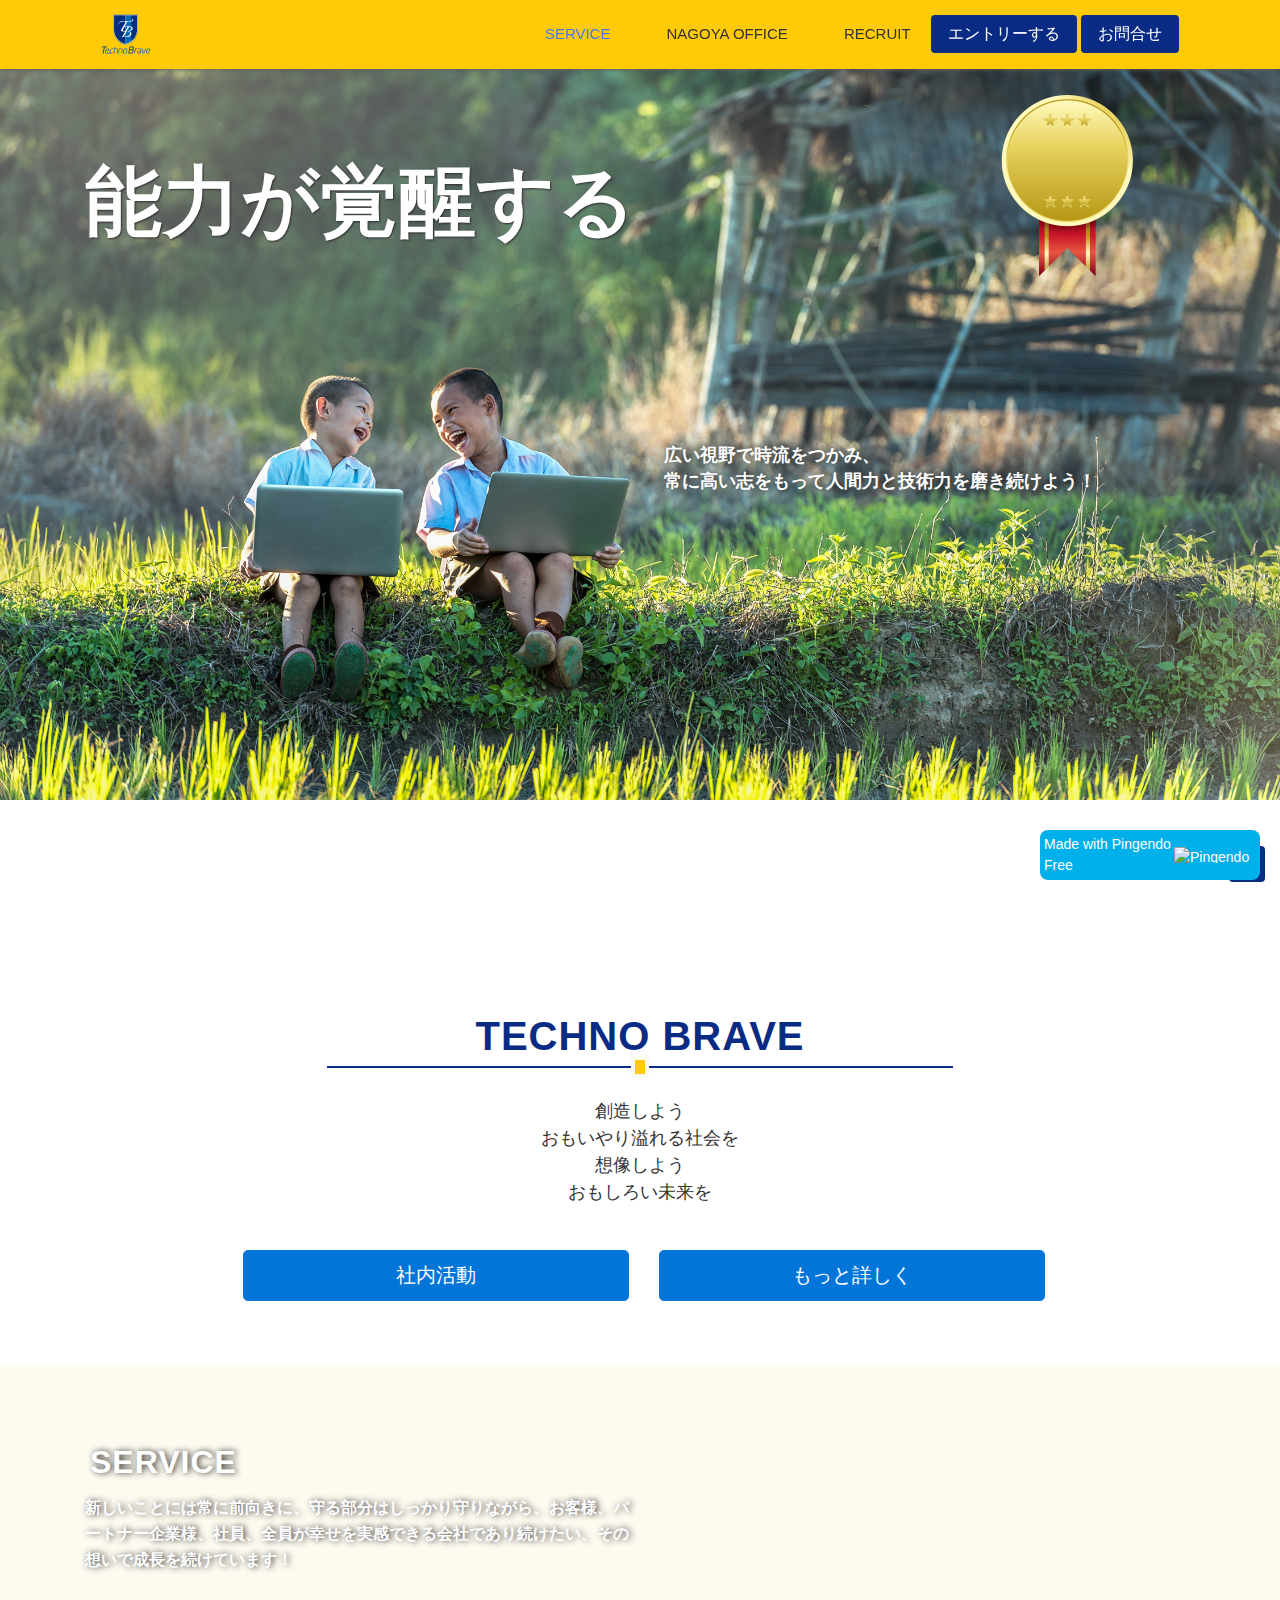
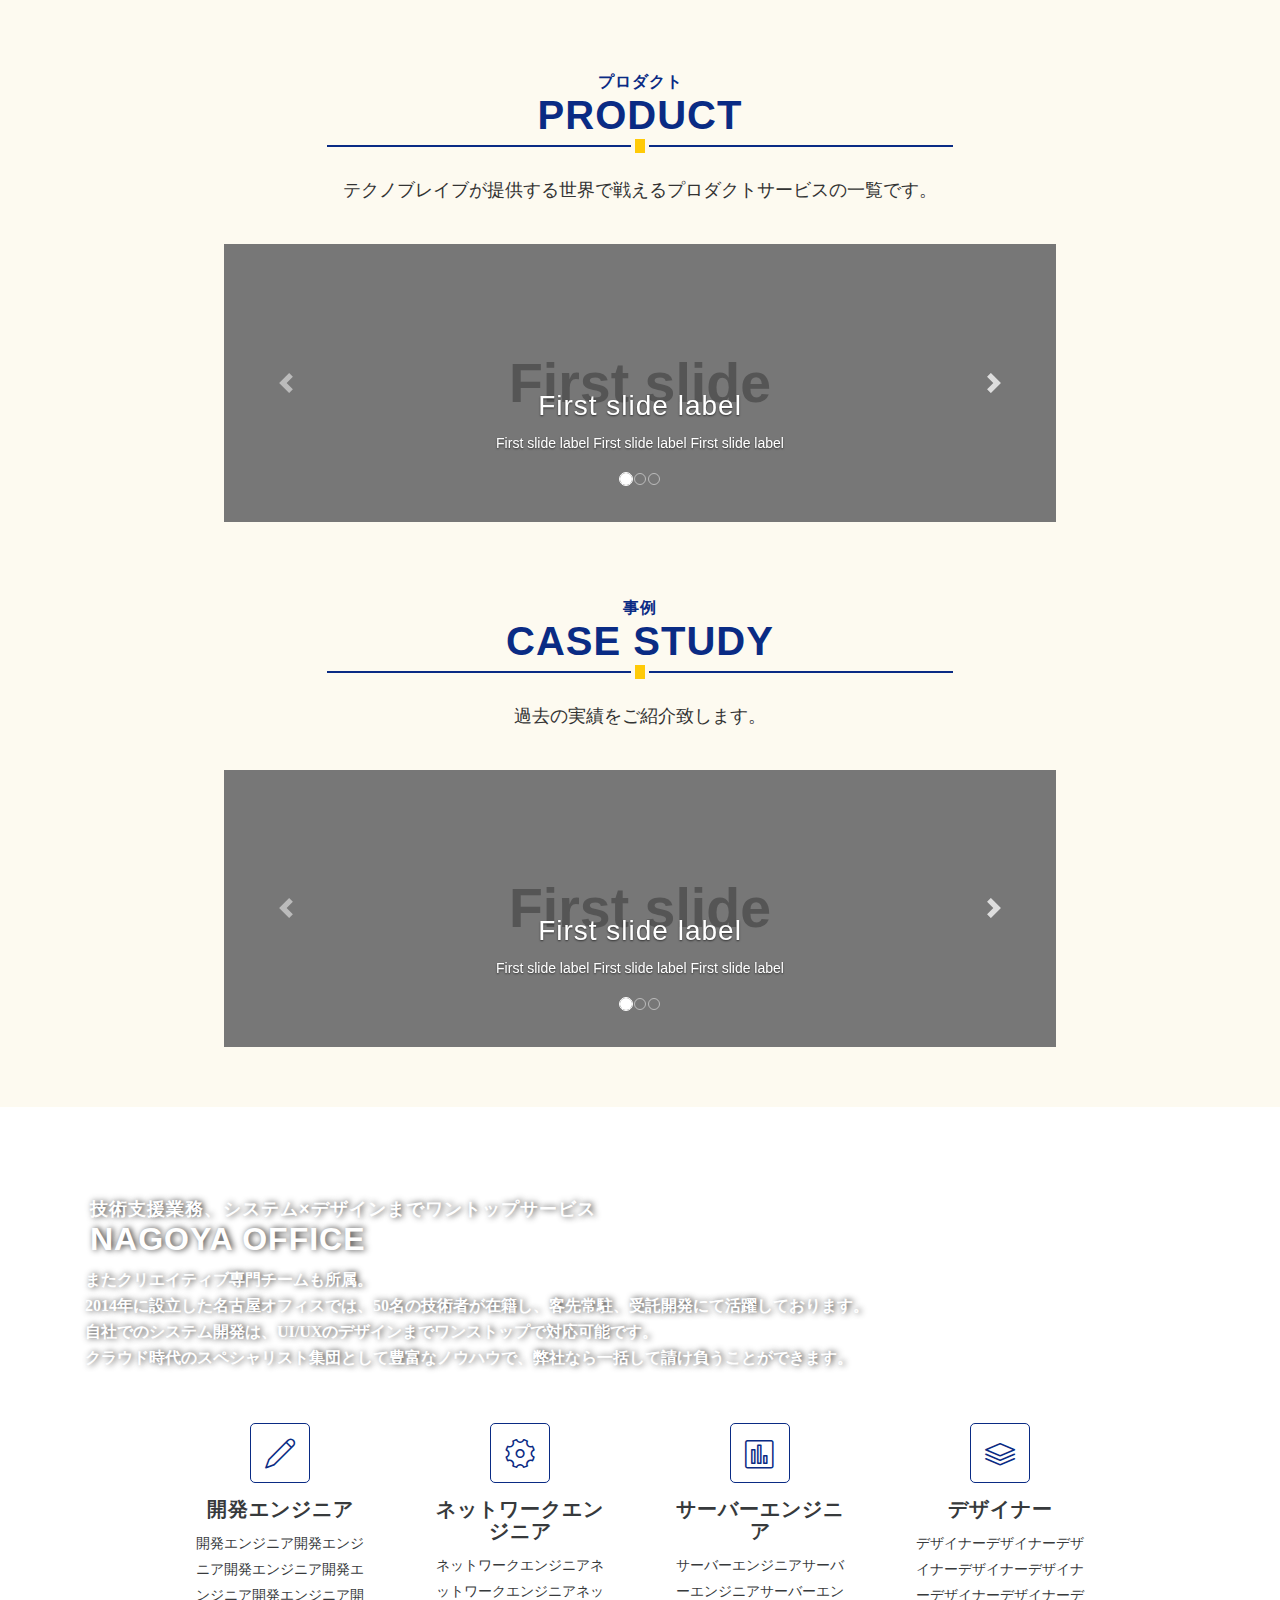
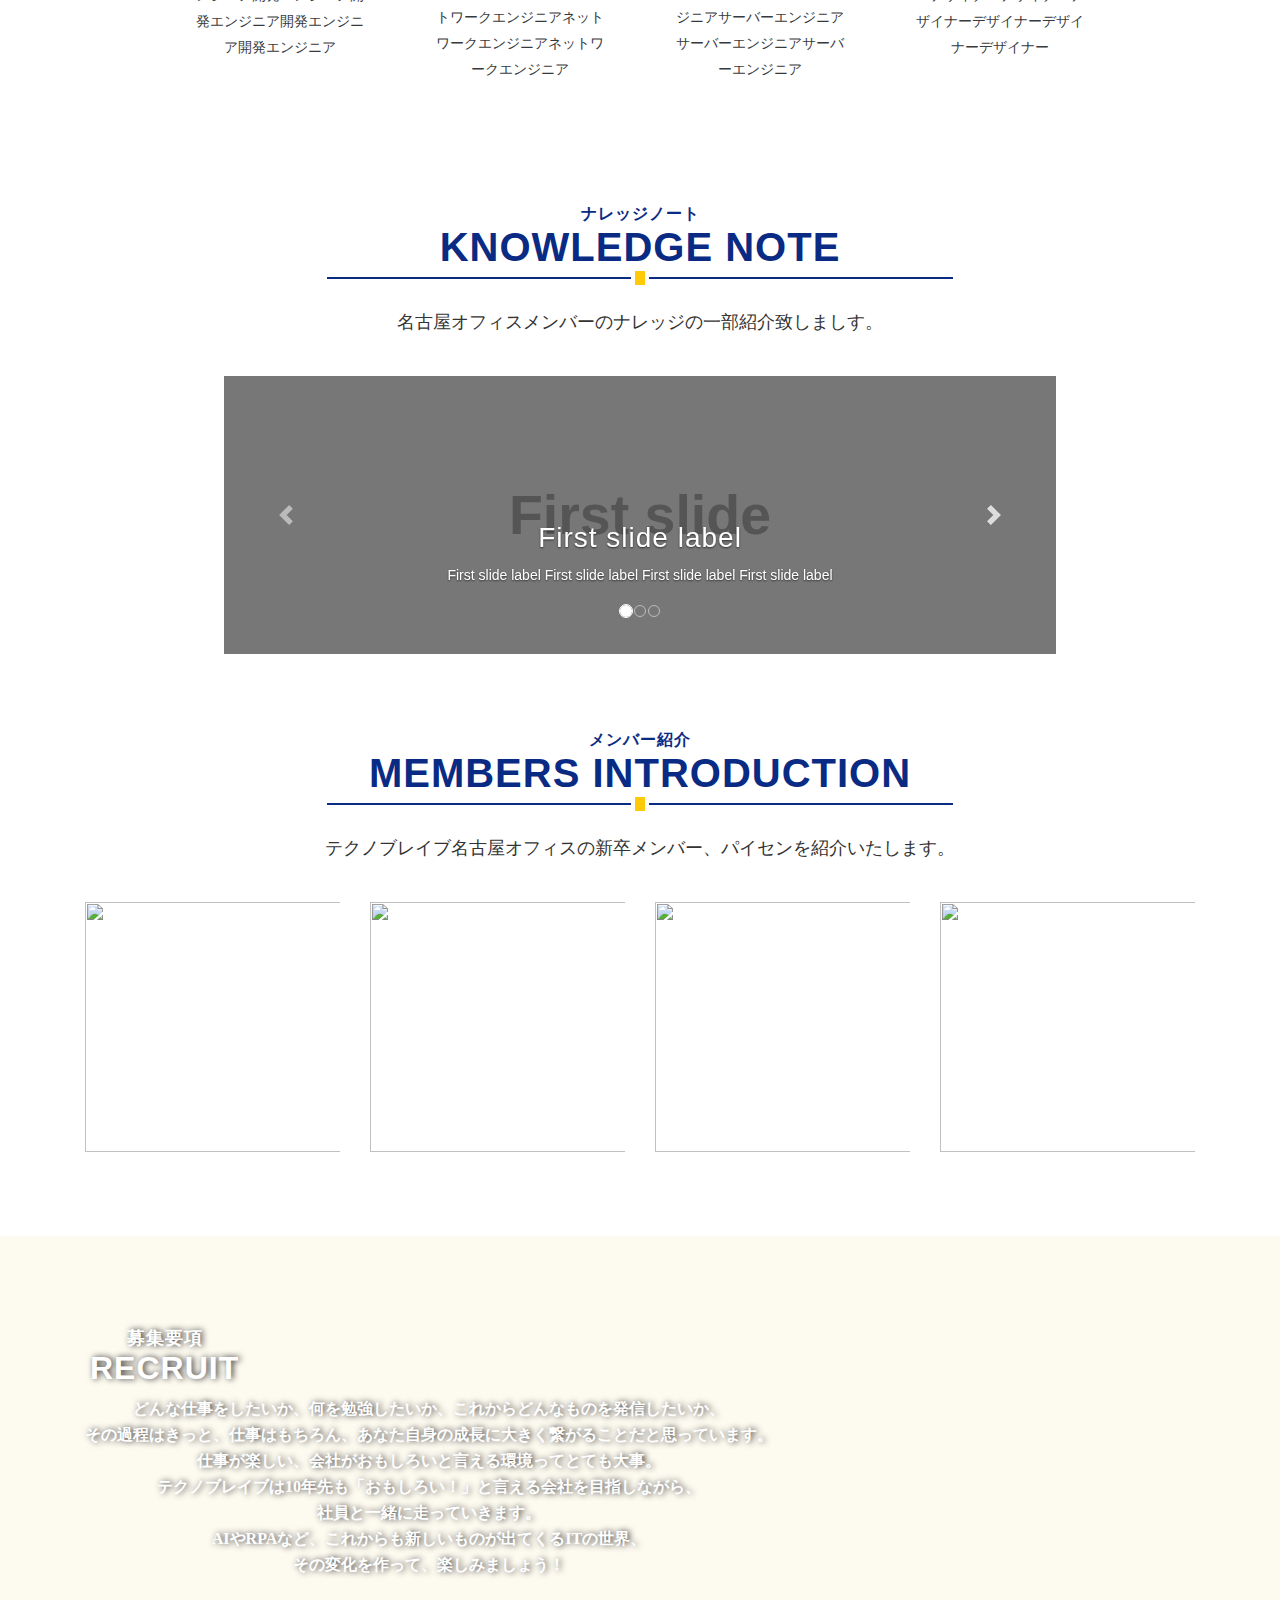
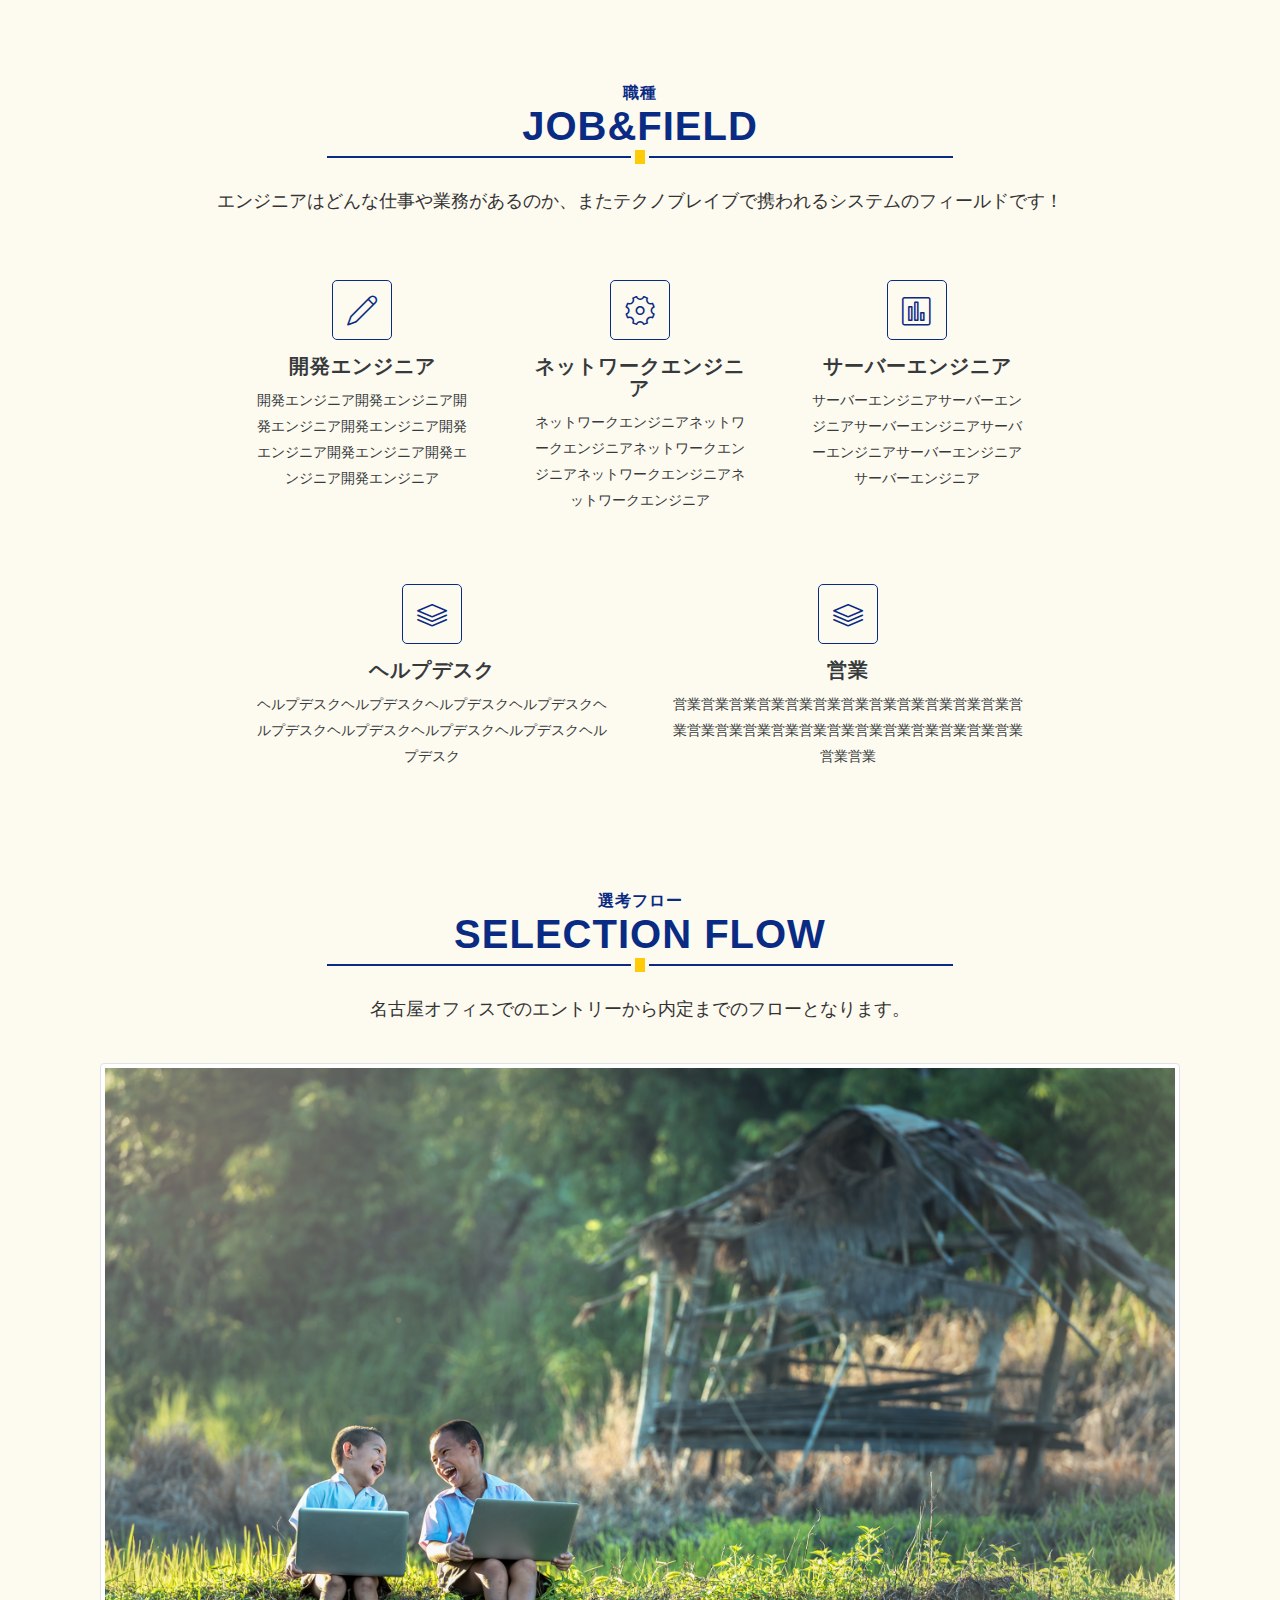
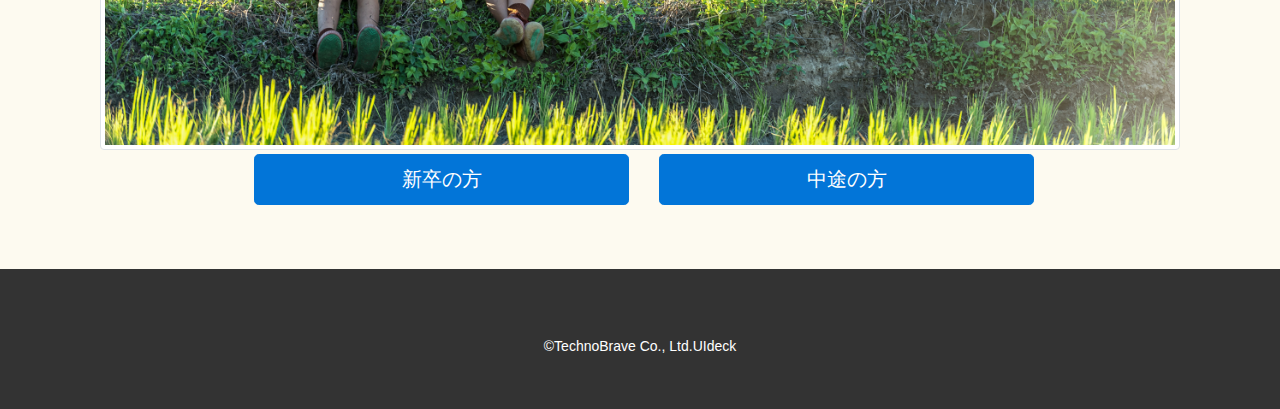
==== commit 87e041be: "間違えた" ====
--- a/index.html
+++ b/index.html
@@ -1,432 +1,406 @@
-<!DOCTYPE html>
-<html lang="ja">
-<head>
-  <meta charset="UTF-8">
-  <meta name="viewport" content="width=device-width, initial-scale=1.0">
-  <title>名古屋｜技術支援 テクノブレイブ|LP</title>
-  <link rel="icon" href="favicon.ico" />
-  <link rel="stylesheet" href="css/styles.css">
-  <link rel="stylesheet" href="css/vendor.css"> </head>
-<body id="top">
-  <header class="s-header">
-    <div class="s-header_logo"> <a href="index.html">
-                  <img src="images/logo.svg" alt="テクノブレイブ">
-              </a> </div>
-    <div class="s-header_content">
-      <nav class="s-header_nav-wrap">
-        <ul class="s-header_nav">
-          <li><a class="smoothscroll" href="#solution" title="Solution">全て解決</a></li>
-          <li><a class="smoothscroll" href="#nagoya" title="Nagoya">名古屋オフィス</a></li>
-          <li><a class="smoothscroll" href="#request" title="Request">ご依頼</a></li>
-        </ul>
-      </nav> <a href="https://www.tbrave.biz/#contactWrapper" class="btn btn--primary btn--small i_10">Contact</a> </div> <a class="s-header_menu-toggle" href="#0"><span>Menu</span></a> </header>
-  <!-- main -->
-  <section id="main" class="s-main">
-    <div class="s-main_bg">
-      <div class="gradient-overlay"></div>
-    </div>
-    <div class="row s-main_content">
-      <div class="column large-7">
-        <h1><span>Techno Brave</span><br>名古屋オフィス</h1>
-      </div>
-      <div class="column large-5"> <img src="images/main-bg-1.png" alt="社員定着率96%以上、社員の90%がIT専門の会社"> </div>
-      <div class="s-main_content-worries">
-        <p>技術支援、企画から上流設計・UI/UX、ワントップで<br>「思いやりの気持ちを持ってお客様にサービスを提供すること」</p>
-      </div>
-    </div>
-    <div class="s-main_video"> <a class="s-main_video-link" href="#" data-lity="">
-                <svg xmlns="http://www.w3.org/2000/svg" width="24" height="24" viewBox="0 0 24 24"><path d="M21 12l-18 12v-24z"></path></svg>
-                <span class="s-main_video-text">Play Video</span>
-            </a> </div>
-    <div class="s-main_scroll"> <a href="#worries" class="s-main_scroll-link smoothscroll">
-                Scroll Down
-            </a> </div>
-  </section>
-  <!-- main end-->
-  <!-- 悩み -->
-  <section id="worries" class="s-worries">
-    <div class="horizontal-line"></div>
-    <div class="row">
-      <div class="column large-12 section-title">
-        <h2><span>IT運用にまつわる</span><br><span class="marker">こんなお悩みございませんか？</span></h2>
-      </div>
-    </div>
-    <div class="row block-large-1-4 block-tab-full s-worries_process item-list">
-      <div class="column item item-process">
-        <h3 class="item-title i_01">制作会社様</h3>
-        <p> 規模の大きい案件の打診を受けているが、自社人員だけでこなせるか不安 </p>
-      </div>
-      <div class="column item item-process">
-        <h3 class="item-title i_02">ビジネスオーナー様</h3>
-        <p> 規模の大きい案件の打診を受けているが、自社人員だけでこなせるか不安 </p>
-      </div>
-      <div class="column item item-process">
-        <h3 class="item-title i_03">個人事業主様</h3>
-        <p> リソースが足りない時に頼れる会社を探している </p>
-      </div>
-      <div class="column item item-process">
-        <h3 class="item-title i_04">企画担当者様</h3>
-        <p> Webメディアの運用を考えているが、発注方法も利用方法も分からない </p>
-      </div>
-    </div>
-  </section>
-  <!-- 悩み 終了 -->
-  <!-- 解決 -->
-  <section id="solution" class="s-solution">
-    <div class="row">
-      <div class="column large-12 section-title">
-        <h2><span class="marker">テクノブレイブなら全て解決できます!</span></h2>
-      </div>
-    </div>
-    <article>
-      <div class="row">
-        <div class="column large-12">
-          <div class="article-title" data-number="01">
-            <h3>堅実なSYSTEM CONSULTINGで的確に解決！</h3>
-          </div>
-          <p class="lead">クライアントの業種・業務に精通したコンサルタントがICTを活用し、ビジネス課題を解決する為の支援を行います。</p>
-        </div>
-        <div class="row block-large-1-3 block-tab-full item-list">
-          <div class="column item item-service"> <span class="solution-icon i_05"></span>
-            <h4 class="item-title">プロダクトサービス</h4>
-            <p> 自社で開発した病院向けシステムやクラウド型Web予約システム、スマートデバイス向けアプリケーション、AR/VR製品を提供しています。 </p>
-          </div>
-          <div class="column item item-service aos-init aos-animate" data-aos="fade-up"> <span class="solution-icon i_06"></span>
-            <h4 class="item-title">受託開発</h4>
-            <p> 受託システム開発、受託インフラ設計･構築、タイのグループ会社を活用したオフショア開発、ニアショア開発を手掛けています。 </p>
-          </div>
-          <div class="column item item-service"> <span class="solution-icon i_07"></span>
-            <h4 class="item-title">アプリケーション設計開発</h4>
-            <p> Webシステムを中心に、クライアントサーバーシステム･制御システムの設計開発を行います。 </p>
-          </div>
-          <div class="column item item-service"> <span class="solution-icon  i_08"></span>
-            <h4 class="item-title">インフラ基盤設計･構築</h4>
-            <p> クラウド技術を中心としたインフラ基盤の設計･構築を行います。 </p>
-          </div>
-          <div class="column item item-service"> <span class="solution-icon  i_09"></span>
-            <h4 class="item-title">システム保守</h4>
-            <p> システムの運用保守・監視やリリース後のヘルプデスクサービスを提供します。 </p>
-          </div>
-        </div>
-      </div>
-    </article>
-    <article>
-      <div class="row">
-        <div class="column large-12">
-          <div class="article-title" data-number="02">
-            <h3>CREATIVEなワクワクで解決！</h3>
-          </div>
-          <p class="lead h-text-center">お客様が喜び、そして楽しんで頂けるようなサービスを作っています。</p>
-        </div>
-        <div class="row block-tab-full item-list">
-          <div class="column large-6 w-900-stack s-worries_intro-text">
-            <h4 class="display-1"> WEB制作 </h4>
-            <p> お客様のニーズに合わせて最適なデザイン、インタラクティブなHTMLを提供します。 </p>
-          </div>
-          <div class="column large-6 w-900-stack s-worries_photo-block">
-            <div class="s-worries_photo"></div>
-          </div>
-          <div class="column large-6 w-900-stack s-worries_intro-text">
-            <h4 class="display-1"> 動画制作 </h4>
-            <p> 通常のカメラ撮影からドローン撮影･３６０°映像撮影など様々な手法を用いた撮影からアニメーションまで様々な映像を提供します。 </p>
-          </div>
-          <div class="column large-6 w-900-stack s-worries_photo-block">
-            <div class="s-worries_photo"></div>
-          </div>
-          <div class="column large-12 h-text-right"><a>詳細はこちら &raquo;</a></div>
-        </div>
-      </div>
-    </article>
-    <article>
-      <div class="row">
-        <div class="column large-12">
-          <div class="article-title" data-number="03">
-            <h3>充実したPRODUCTで万全サポート解決！</h3>
-          </div>
-          <p class="lead h-text-center">テクノブレイブが提供するプロダクトの一覧です。</p>
-        </div>
-      </div>
-      <div class="row s-portfolio_list block-large-1-2 block-tab-full collapse">
-        <div class="column aos-init aos-animate" data-aos="fade-up">
-          <div class="folio-item">
-            <div class="folio-item_thumb"> <a class="folio-item_thumb-link" href="images/product/product_01.jpg" title="The Red Wheel" data-size="1050x700">
-                        <img src="images/product/product_01.jpg" alt="HospitalCompass">
-                    </a> </div>
-            <div class="folio-item_info">
-              <div class="folio-item_cat">ホスピタルコンパス</div>
-              <h4 class="folio-item_title">HospitalCompass</h4>
-            </div> <a href="https://www.tbrave.com/hospitalcompass.html" title="HospitalCompass" class="folio-item_project-link" target="_blank">Product Link</a>
-            <div class="folio-item_caption">
-              <p>プロダクト簡易説明、プロダクト簡易説明、プロダクト簡易説明、プロダクト簡易説明、プロダクト簡易説明、プロダクト簡易説明、プロダクト簡易説明、プロダクト簡易説明、プロダクト簡易説明、</p>
-            </div>
-          </div>
-        </div>
-        <!-- end column -->
-        <div class="column aos-init aos-animate" data-aos="fade-up">
-          <div class="folio-item">
-            <div class="folio-item_thumb"> <a class="folio-item_thumb-link" href="images/product/product_02.jpg" title="Music Life" data-size="1050x700">
-                        <img src="images/product/product_02.jpg" alt="AR-View">
-                    </a> </div>
-            <div class="folio-item_info">
-              <div class="folio-item_cat">エーアールビュアー</div>
-              <h4 class="folio-item_title">AR-View</h4>
-            </div> <a href="https://www.tbrave.com/arview.html" title="AR-View" class="folio-item_project-link" target="_blank">Product Link</a>
-            <div class="folio-item_caption">
-              <p>プロダクト簡易説明、プロダクト簡易説明、プロダクト簡易説明、プロダクト簡易説明、プロダクト簡易説明、プロダクト簡易説明、プロダクト簡易説明、プロダクト簡易説明、プロダクト簡易説明、</p>
-            </div>
-          </div>
-        </div>
-        <!-- end column -->
-        <div class="column aos-init" data-aos="fade-up">
-          <div class="folio-item">
-            <div class="folio-item_thumb"> <a class="folio-item_thumb-link" href="images/product/product_03.jpg" title="OI Logo" data-size="1050x700">
-                        <img src="images/product/product_03.jpg" alt="Salesforce">
-                    </a> </div>
-            <div class="folio-item_info">
-              <div class="folio-item_cat">セールスフォース</div>
-              <h4 class="folio-item_title">Salesforce</h4>
-            </div> <a href="https://www.tbrave.com/salesforce.html" title="Salesforce" class="folio-item_project-link" target="_blank">Product Link</a>
-            <div class="folio-item_caption">
-              <p>プロダクト簡易説明、プロダクト簡易説明、プロダクト簡易説明、プロダクト簡易説明、プロダクト簡易説明、プロダクト簡易説明、プロダクト簡易説明、プロダクト簡易説明、プロダクト簡易説明、</p>
-            </div>
-          </div>
-        </div>
-        <!-- end column -->
-        <div class="column aos-init" data-aos="fade-up">
-          <div class="folio-item">
-            <div class="folio-item_thumb"> <a class="folio-item_thumb-link" href="images/product/product_04.jpg" title="Corrugated Sheets" data-size="1050x700">
-                        <img src="images/product/product_04.jpg" alt="Yellowfin">
-                    </a> </div>
-            <div class="folio-item_info">
-              <div class="folio-item_cat">イエローフィン</div>
-              <h4 class="folio-item_title">Yellowfin</h4>
-            </div> <a href="https://www.tbrave.com/yellowfin.html" title="Yellowfin" class="folio-item_project-link" target="_blank">Product Link</a>
-            <div class="folio-item_caption">
-              <p>プロダクト簡易説明、プロダクト簡易説明、プロダクト簡易説明、プロダクト簡易説明、プロダクト簡易説明、プロダクト簡易説明、プロダクト簡易説明、プロダクト簡易説明、プロダクト簡易説明、</p>
-            </div>
-          </div>
-        </div>
-        <!-- end column -->
-        <div class="column aos-init" data-aos="fade-up">
-          <div class="folio-item">
-            <div class="folio-item_thumb"> <a class="folio-item_thumb-link" href="images/product/product_05.jpg" title="Sand Dunes" data-size="1050x700">
-                        <img src="images/product/product_05.jpg" alt="トルシカ">
-                    </a> </div>
-            <div class="folio-item_info">
-              <div class="folio-item_cat">トルシカ</div>
-              <h4 class="folio-item_title">トルシカ</h4>
-            </div> <a href="https://www.tbrave.com/torushika.html" title="トルシカ" class="folio-item_project-link" target="_blank">
-                    Product Link
-                </a>
-            <div class="folio-item_caption">
-              <p>プロダクト簡易説明、プロダクト簡易説明、プロダクト簡易説明、プロダクト簡易説明、プロダクト簡易説明、プロダクト簡易説明、プロダクト簡易説明、プロダクト簡易説明、プロダクト簡易説明、</p>
-            </div>
-          </div>
-        </div>
-        <!-- end column -->
-        <div class="column aos-init" data-aos="fade-up">
-          <div class="folio-item">
-            <div class="folio-item_thumb"> <a class="folio-item_thumb-link" href="images/product/product_06.jpg" title="The Lamp" data-size="1050x700">
-                        <img src="images/product/product_06.jpg" alt="保険証OCR">
-                    </a> </div>
-            <div class="folio-item_info">
-              <div class="folio-item_cat">保険証OCR</div>
-              <h4 class="folio-item_title">保険証OCR</h4>
-            </div> <a href="https://www.tbrave.com/ocr.html" title="保険証OCR" class="folio-item_project-link" target="_blank">Product Link</a>
-            <div class="folio-item_caption">
-              <p>プロダクト簡易説明、プロダクト簡易説明、プロダクト簡易説明、プロダクト簡易説明、プロダクト簡易説明、プロダクト簡易説明、プロダクト簡易説明、プロダクト簡易説明、プロダクト簡易説明、</p>
-            </div>
-          </div>
-        </div>
-        <!-- end column -->
-      </div>
-      <div class="row solution_03_p">
-        <div class="column large-12 h-text-center">
-          <p>時代の変化に合わせ、多くの方に思いやりが感じられる<br>ITサービスを提供しています。</p>
-        </div>
-      </div>
-    </article>
-  </section>
-  <!-- 解決 終了 -->
-  <!-- 名古屋オフィス -->
-  <section id="nagoya" class="s-nagoya">
-    <div class="row">
-      <div class="column large-12 h-text-center">
-        <h2><span>技術支援業務、システム<br>&times;<br>デザインまでワントップサービス</span><br>テクノブレイブ名古屋オフィスの特徴</h2>
-      </div>
-      <div class="column large-12">
-        <p class="lead">クリエイティブ専門チームも所属。2014年に設立した名古屋オフィスでは、60名の技術者が在籍し、客先常駐、受託開発にて活躍しております。自社でのシステム開発は、UI/UXのデザインまでワンストップで対応可能です。クラウド時代のスペシャリスト集団として豊富なノウハウで、弊社なら一括して請け負うことができます。</p>
-      </div>
-    </div>
-    <article>
-      <div class="row item-list">
-        <div class="column large-4 w-900-stack s-nagoya_photo-block">
-          <div class="s-nagoya_photo"></div>
-        </div>
-        <div class="column large-8 w-900-stack s-nagoya_intro-text">
-          <h3 class="display-1 aos-init aos-animate h-text-center" data-aos="fade-up"> <span class="marker">一括請負で業務を加速！</span> </h3>
-          <p> 要件定義から保守・運用まで含めて一貫してご提案・請負可能。<br> 社内にインフラ部門も専門部隊がいるため、アプリケーションの導入のインフラ構築から運用・保守まですべて請負可能。定義から保守・運用まで含めて一貫してご提案・請負可能。<br> 社内にデザイナーが在中。開発側との連携で、ユーザーの満足度を上げる操作性の高いUX/UIデザインをご提案が可能。また、システムの操作紹介動画なども制作可能。 </p>
-        </div>
-      </div>
-    </article>
-    <article>
-      <div class="row">
-        <div class="column large-12">
-          <div class="article-title" data-number="01">
-            <h3>技術支援業務</h3>
-          </div>
-          <p class="lead">貴社の課題を弊社が一緒に解決するという取り組みです。貴社で稼働している案件に対して弊社の所有する、技術的リソース、または人的リソースを貸与し、貴社と一緒に案件を完了を目指す取り組みを行っております。名古屋オフィスでは、貴社環境下にて作業を行う形で協力差し上げていることが多く、案件規模は大小問わず、ご協力しています。</p>
-        </div>
-      </div>
-    </article>
-    <article>
-      <div class="row">
-        <div class="column large-12">
-          <div class="article-title" data-number="02">
-            <h3>実績・事例</h3>
-          </div>
-        </div>
-      </div>
-      <div class="row testimonials collapse">
-        <div class="column large-12">
-          <div class="testimonial-slider" data-aos="fade-up">
-            <div class="testimonial-slider_slide"> <img src="images/nagoya_slide_01.jpg" alt="Author image">
-              <div class="testimonial-slider_author"><cite class="testimonial-slider_cite">
-                        <strong>ガイドマッチングシステム</strong>
-                        <span>旅行先が地元のガイドを旅行者とマッチングして、観光地での思い出を作りやすくするシステム開発の支援を行いました。</span>
-                    </cite> </div>
-            </div>
-            <!-- end testimonials_slide -->
-            <div class="testimonial-slider_slide"> <img src="images/nagoya_slide_02.jpg" alt="Author image">
-              <div class="testimonial-slider_author"><cite class="testimonial-slider_cite">
-                        <strong>開発会社向け採用Webサイト</strong>
-                        <span>作成したいサイトをヒアリングし、計画、設計、作成と、全行程を担当し、コンテンツに必要な取材すべてを行いました。</span>
-                    </cite> </div>
-            </div>
-            <!-- end testimonials_slide -->
-            <div class="testimonial-slider_slide"> <img src="images/nagoya_slide_01.jpg" alt="Author image">
-              <div class="testimonial-slider_author"><cite class="testimonial-slider_cite">
-                        <strong>ゲーム会社向け課金管理システム</strong>
-                        <span>有名タイトルの課金関連システムのインフラ保守、運用、機能追加業務の支援を行いました。</span>
-                    </cite> </div>
-            </div>
-            <!-- end testimonials_slide -->
-            <div class="testimonial-slider_slide"> <img src="images/nagoya_slide_02.jpg" alt="Author image">
-              <div class="testimonial-slider_author"><cite class="testimonial-slider_cite">
-                        <strong>大手自動車メーカー子会社の基幹システムリプレース</strong>
-                        <span>大規模案件にテクノブレイブ名古屋オフィスがチームで参画し、設計工程から納品まで関わり、請け負った部分を過不足なく作成しました。</span>
-                    </cite> </div>
-            </div>
-            <!-- end testimonials_slide -->
-          </div>
-          <!-- end testimonial slider -->
-        </div>
-        <!-- end column -->
-      </div>
-      <!-- end row -->
-    </article>
-  </section>
-  <!-- 名古屋オフィス 終了-->
-  <!-- 依頼 -->
-  <section id="request" class="s-request">
-    <div class="row">
-      <div class="column large-12 section-title">
-        <h2><span class="marker">ご依頼、請合い業務について</span></h2>
-      </div>
-      <p class="lead">貴社にない仕組みを弊社から提案するサービスになります。一緒に企画から考える事が可能ですし、既存システムのアウトソーシングでご協力可能な部分で協力することも可能です。 新規ビジネスに付随するシステム開発、既存商品販売の効率化等、ITでご協力可能な部分があれば、貴社取り組みのお力になります。コストに関してもご相談下さい！</p>
-    </div>
-    <article>
-      <div class="row">
-        <div class="row block-large-1-3 block-tab-full s-solution_solution item-list plan">
-          <div class="column item item-service aos-init aos-animate" data-aos="fade-up"> <span class="solution-icon i_05"></span>
-            <h3 class="item-title">Web制作プラン</h3>
-            <p> 自社で開発した病院向けシステムやクラウド型Web予約システム、スマートデバイス向けアプリケーション、AR/VR製品を提供しています。 </p>
-          </div>
-          <div class="column item item-service aos-init aos-animate" data-aos="fade-up"> <span class="solution-icon i_06"></span>
-            <h3 class="item-title">共同開発プラン</h3>
-            <p> 受託システム開発、受託インフラ設計･構築、タイのグループ会社を活用したオフショア開発、ニアショア開発を手掛けています。 </p>
-          </div>
-          <div class="column item item-service aos-init aos-animate" data-aos="fade-up"> <span class="solution-icon i_07"></span>
-            <h3 class="item-title">一括開発プラン</h3>
-            <p> Webシステムを中心に、クライアントサーバーシステム･制御システムの設計開発を行います。 </p>
-          </div>
-        </div>
-      </div>
-    </article>
-    <article>
-      <div class="row">
-        <div class="column larege-12">
-          <h3 class="h-text-center">Webサイト、Wehbサービスもシステム開発会社へ</h3>
-          <p>Webサイト、Webシステムに強い業者を、お探しなら、インフラ構築からマーケティングまで一括で請け負えるシステム開発会社に依頼しませんか？PHPを利用したWebシステム作成、Adobeツールを利用したデザインの作成はもちろんのこと、VB/C#/Java/での基幹システムの作成、ネットワークの構築、サーバーの構築、システム開発、インフラ構築、豊富なノウハウで、弊社なら一括して請け負うことができるので、貴社の業務を加速させます。</p>
-        </div>
-      </div>
-    </article>
-  </section>
-  <!-- 依頼 終了-->
-  <!-- バナー -->
-  <article class="banners">
-    <div class="row block-large-1-3 block-tab-full">
-      <div class="column h-text-center">
-        <div> <a href="http://technobrave.asia/" target="_blank"><img src="images/bnr_tba01.jpg" alt="テクノブレイブ アジア"></a> </div>
-      </div>
-      <div class="column h-text-center">
-        <div> <a href="https://strix-inc.jp/" target="_blank"><img src="images/bnr_strix.jpg" alt="ストリクス"></a> </div>
-      </div>
-      <div class="column h-text-center">
-        <div> <a href="https://www.tbrave.com/" target="_blank"><img src="images/bnr_nagoya.png" alt="テクノブレイブ"></a> </div>
-      </div>
-    </div>
-  </article>
-  <!-- バナー 終了-->
-  <!-- footer
-    ================================================== -->
-  <footer class="s-footer">
-    <div class="row row-y-top">
-      <div class="column large-12 s-footer_block--end h-text-center">
-        <div class="ss-copyright"><span><a href="https://www.tbrave.com/index.html">©TechnoBrave Co., Ltd.</a></span> </div>
-      </div>
-      <div class="ss-go-top"> <a class="smoothscroll" title="Back to Top" href="#top">
-                  top
-              </a> </div>
-      <!-- end ss-go-top -->
-    </div>
-  </footer>
-  <!-- photoswipe background
-    ================================================== -->
-  <div aria-hidden="true" class="pswp" role="dialog" tabindex="-1">
-    <div class="pswp_bg"></div>
-    <div class="pswp_scroll-wrap">
-      <div class="pswp_container">
-        <div class="pswp_item"></div>
-        <div class="pswp_item"></div>
-        <div class="pswp_item"></div>
-      </div>
-      <div class="pswp_ui pswp_ui--hidden">
-        <div class="pswp_top-bar">
-          <div class="pswp_counter"></div><button class="pswp_button pswp_button--close" title="Close (Esc)"></button> <button class="pswp_button pswp_button--share" title="Share"></button> <button class="pswp_button pswp_button--fs" title="Toggle fullscreen"></button> <button class="pswp_button pswp_button--zoom" title="Zoom in/out"></button>
-          <div class="pswp_preloader">
-            <div class="pswp_preloader_icn">
-              <div class="pswp_preloader_cut">
-                <div class="pswp_preloader_donut"></div>
-              </div>
-            </div>
-          </div>
-        </div>
-        <div class="pswp_share-modal pswp_share-modal--hidden pswp_single-tap">
-          <div class="pswp_share-tooltip"></div>
-        </div><button class="pswp_button pswp_button--arrow--left" title="Previous (arrow left)"></button> <button class="pswp_button pswp_button--arrow--right" title="Next (arrow right)"></button>
-        <div class="pswp_caption">
-          <div class="pswp_caption_center"></div>
-        </div>
-      </div>
-    </div>
-  </div>
-  <!-- end photoSwipe background -->
-  <!-- Java Script
-    ================================================== -->
-  <script src="js/jquery-3.2.1.min.js"></script>
-  <script src="js/plugins.js"></script>
-  <script src="js/main.js"></script>
-  <script src="https://kit.fontawesome.com/f1404a6fa4.js" crossorigin="anonymous"></script>
-</body>
+<!DOCTYPE html>
+<html>
+
+<head>
+  <meta charset="utf-8">
+  <title>Techno Breave Nagoya Office Recruit</title>
+  <meta name="viewport" content="width=device-width, initial-scale=1, shrink-to-fit=no">
+  <!-- <link rel="stylesheet" href="https://stackpath.bootstrapcdn.com/bootstrap/4.3.1/css/bootstrap.min.css" integrity="sha384-ggOyR0iXCbMQv3Xipma34MD+dH/1fQ784/j6cY/iJTQUOhcWr7x9JvoRxT2MZw1T" crossorigin="anonymous"> -->
+  <link rel="stylesheet" href="css/bootstrap.min.css">
+  <link rel="stylesheet" href="css/style.css">
+  <link rel="stylesheet" href="css/line-icons.css">
+  <!-- <link rel="stylesheet" href="https://maxcdn.bootstrapcdn.com/bootstrap/4.0.0-alpha.4/css/bootstrap.min.css" integrity="sha384-2hfp1SzUoho7/TsGGGDaFdsuuDL0LX2hnUp6VkX3CUQ2K4K+xjboZdsXyp4oUHZj" crossorigin="anonymous"> -->
+  <!-- <link rel="stylesheet" href="css/bootstrap2.min.css"> -->
+</head>
+
+<body style="	box-shadow: 0px 0px 4px  black;">
+  <header id="main-visual">
+    <div class="navbar-area bg-orange fixed-top">
+      <div class="container">
+        <div class="row">
+          <div class="col-lg-12">
+            <nav class="navbar navbar-expand-lg mainmenu-area"> <a class="navbar-brand" href="https://www.tbrave.biz/"><span class="lnr lnr-logo"></span></a> <button class="navbar-toggler" type="button" data-toggle="collapse" data-target="#navbarSupportedContent" aria-controls="navbarSupportedContent" aria-expanded="false" aria-label="Toggle navigation">
+                <span class="toggler-icon"></span>
+                <span class="toggler-icon"></span>
+                <span class="toggler-icon"></span>
+              </button>
+              <div class="collapse navbar-collapse" id="navbarSupportedContent">
+                <ul class="navbar-nav mr-auto w-100 justify-content-end">
+                  <li class="nav-item active"> <a class="nav-link page-scroll" href="#service">SERVICE</a> </li>
+                  <li class="nav-item"> <a class="nav-link page-scroll" href="#nagoya">NAGOYA OFFICE</a> </li>
+                  <li class="nav-item"> <a class="nav-link page-scroll" href="#recuruit">RECRUIT</a> </li>
+                </ul>
+              </div>
+              <div class="header-button"> <a href="#" class="btn btn-common">エントリーする</a> <a href="https://www.tbrave.biz/#contactWrapper" class="btn btn-common">お問合せ</a> </div>
+            </nav>
+          </div>
+        </div>
+      </div>
+    </div>
+    <div class="container">
+      <div class="row">
+        <div class="col-md-8 col-sm-6">
+          <div class="contents">
+            <h1 class="head-title">能力が覚醒する</h1>
+          </div>
+        </div>
+        <div class="col-md-4 col-sm-6 d-md-flex">
+          <div class="intro-img w-50 m-auto"> <img src="image/Retention_rate.png" alt="定着率96%以上" style="	transform:  scale(50%);"> </div>
+        </div>
+        <div class="col-md-6 float-md-right">
+          <p>広い視野で時流をつかみ、<br>常に高い志をもって人間力と技術力を磨き続けよう！</p>
+        </div>
+      </div>
+    </div>
+  </header>
+  <section>
+    <div class="container">
+      <div class="section-header">
+        <h2 class="section-title"><span>Techno Brave</span></h2>
+        <hr class="lines wow zoomIn animated" data-wow-delay="0.3s" style="visibility: visible;-webkit-animation-delay: 0.3s; -moz-animation-delay: 0.3s; animation-delay: 0.3s;">
+        <p class="section-subtitle">創造しよう<br>おもいやり溢れる社会を<br>想像しよう<br>おもしろい未来を</p>
+      </div>
+      <div class="row w-75 mx-auto">
+        <div class="col-md-6 col-xs-12"> <button type="button" class="btn btn-primary btn-lg m-1">社内活動</button> </div>
+        <div class="col-md-6 col-xs-12"> <button type="button" class="btn btn-primary btn-lg m-1">もっと詳しく</button> </div>
+      </div>
+    </div>
+  </section>
+  <section id="service">
+    <div class="container content-space-one position-r">
+      <h2>SERVICE</h2>
+      <div class="row">
+        <div class="col-md-6">
+          <p>新しいことには常に前向きに、守る部分はしっかり守りながら、お客様、パートナー企業様、社員、全員が幸せを実感できる会社であり続けたい、その想いで成長を続けています！ </p>
+        </div>
+      </div>
+    </div>
+    <div class="container">
+      <div class="section-header">
+        <h3 class="section-title"><span>プロダクト</span><br><span>Product</span></h3>
+        <hr class="lines wow zoomIn animated" data-wow-delay="0.3s" style="visibility: visible;-webkit-animation-delay: 0.3s; -moz-animation-delay: 0.3s; animation-delay: 0.3s;">
+        <p class="section-subtitle">テクノブレイブが提供する世界で戦えるプロダクトサービスの一覧です。</p>
+      </div>
+      <div class="bd-example mx-auto w-75">
+        <div id="carouselExampleCaptions" class="carousel slide" data-ride="carousel">
+          <ol class="carousel-indicators">
+            <li data-target="#carouselExampleCaptions" data-slide-to="0" class="active"></li>
+            <li data-target="#carouselExampleCaptions" data-slide-to="1"></li>
+            <li data-target="#carouselExampleCaptions" data-slide-to="2"></li>
+          </ol>
+          <div class="carousel-inner" role="listbox">
+            <div class="carousel-item active"> <img class="d-block w-100" data-src="holder.js/900x300?auto=yes&amp;bg=777&amp;fg=555&amp;text=First slide" alt="First slide [900x300]" src="data:image/svg+xml;charset=UTF-8,%3Csvg%20width%3D%22900%22%20height%3D%22300%22%20xmlns%3D%22http%3A%2F%2Fwww.w3.org%2F2000%2Fsvg%22%20viewBox%3D%220%200%20900%20300%22%20preserveAspectRatio%3D%22none%22%3E%3Cdefs%3E%3Cstyle%20type%3D%22text%2Fcss%22%3E%23holder_1739863e035%20text%20%7B%20fill%3A%23555%3Bfont-weight%3Abold%3Bfont-family%3AArial%2C%20Helvetica%2C%20Open%20Sans%2C%20sans-serif%2C%20monospace%3Bfont-size%3A45pt%20%7D%20%3C%2Fstyle%3E%3C%2Fdefs%3E%3Cg%20id%3D%22holder_1739863e035%22%3E%3Crect%20width%3D%22900%22%20height%3D%22300%22%20fill%3D%22%23777%22%3E%3C%2Frect%3E%3Cg%3E%3Ctext%20x%3D%22308.2890625%22%20y%3D%22170.0015625%22%3EFirst%20slide%3C%2Ftext%3E%3C%2Fg%3E%3C%2Fg%3E%3C%2Fsvg%3E" data-holder-rendered="true">
+              <div class="carousel-caption d-none d-md-block">
+                <h3>First slide label</h3>
+                <p>First slide label First slide label First slide label</p>
+              </div>
+            </div>
+            <div class="carousel-item"> <img class="d-block w-100" data-src="holder.js/900x300?auto=yes&amp;bg=666&amp;fg=444&amp;text=Second slide" alt="Second slide [900x300]" src="data:image/svg+xml;charset=UTF-8,%3Csvg%20width%3D%22900%22%20height%3D%22300%22%20xmlns%3D%22http%3A%2F%2Fwww.w3.org%2F2000%2Fsvg%22%20viewBox%3D%220%200%20900%20300%22%20preserveAspectRatio%3D%22none%22%3E%3Cdefs%3E%3Cstyle%20type%3D%22text%2Fcss%22%3E%23holder_1739863e038%20text%20%7B%20fill%3A%23444%3Bfont-weight%3Abold%3Bfont-family%3AArial%2C%20Helvetica%2C%20Open%20Sans%2C%20sans-serif%2C%20monospace%3Bfont-size%3A45pt%20%7D%20%3C%2Fstyle%3E%3C%2Fdefs%3E%3Cg%20id%3D%22holder_1739863e038%22%3E%3Crect%20width%3D%22900%22%20height%3D%22300%22%20fill%3D%22%23666%22%3E%3C%2Frect%3E%3Cg%3E%3Ctext%20x%3D%22264.9453125%22%20y%3D%22170.0015625%22%3ESecond%20slide%3C%2Ftext%3E%3C%2Fg%3E%3C%2Fg%3E%3C%2Fsvg%3E" data-holder-rendered="true">
+              <div class="carousel-caption d-none d-md-block">
+                <h3>Second slide label</h3>
+                <p>Second slide label Second slide label Second slide label</p>
+              </div>
+            </div>
+            <div class="carousel-item"> <img class="d-block w-100" data-src="holder.js/900x300?auto=yes&amp;bg=666&amp;fg=444&amp;text=Second slide" alt="Second slide [900x300]" src="data:image/svg+xml;charset=UTF-8,%3Csvg%20width%3D%22900%22%20height%3D%22300%22%20xmlns%3D%22http%3A%2F%2Fwww.w3.org%2F2000%2Fsvg%22%20viewBox%3D%220%200%20900%20300%22%20preserveAspectRatio%3D%22none%22%3E%3Cdefs%3E%3Cstyle%20type%3D%22text%2Fcss%22%3E%23holder_1739863e038%20text%20%7B%20fill%3A%23444%3Bfont-weight%3Abold%3Bfont-family%3AArial%2C%20Helvetica%2C%20Open%20Sans%2C%20sans-serif%2C%20monospace%3Bfont-size%3A45pt%20%7D%20%3C%2Fstyle%3E%3C%2Fdefs%3E%3Cg%20id%3D%22holder_1739863e038%22%3E%3Crect%20width%3D%22900%22%20height%3D%22300%22%20fill%3D%22%23666%22%3E%3C%2Frect%3E%3Cg%3E%3Ctext%20x%3D%22264.9453125%22%20y%3D%22170.0015625%22%3ESecond%20slide%3C%2Ftext%3E%3C%2Fg%3E%3C%2Fg%3E%3C%2Fsvg%3E" data-holder-rendered="true">
+              <div class="carousel-caption d-none d-md-block">
+                <h3>Saerd slide label</h3>
+                <p>Saerd slide label Saerd slide label Saerd slide label</p>
+              </div>
+            </div>
+          </div> <a class="carousel-control-prev" href="#carouselExampleCaptions" role="button" data-slide="prev">
+            <span class="carousel-control-prev-icon" aria-hidden="true"></span>
+            <span class="sr-only">Previous</span>
+          </a> <a class="carousel-control-next" href="#carouselExampleCaptions" role="button" data-slide="next">
+            <span class="carousel-control-next-icon" aria-hidden="true"></span>
+            <span class="sr-only">Next</span>
+          </a> <a class="carousel-control-next" href="#carouselExampleCaptions" role="button" data-slide="next">
+            <span class="carousel-control-next-icon" aria-hidden="true"></span>
+            <span class="sr-only">Next</span>
+          </a>
+        </div>
+      </div>
+    </div>
+    <div class="container mt-5">
+      <div class="section-header">
+        <h3 class="section-title"><span>事例</span><br><span>Case Study</span></h3>
+        <hr class="lines wow zoomIn animated" data-wow-delay="0.3s" style="visibility: visible;-webkit-animation-delay: 0.3s; -moz-animation-delay: 0.3s; animation-delay: 0.3s;">
+        <p class="section-subtitle">過去の実績をご紹介致します。</p>
+      </div>
+      <div class="bd-example mx-auto w-75">
+        <div id="carouselExampleCaptions" class="carousel slide" data-ride="carousel">
+          <ol class="carousel-indicators">
+            <li data-target="#carouselExampleCaptions" data-slide-to="0" class="active"></li>
+            <li data-target="#carouselExampleCaptions" data-slide-to="1"></li>
+            <li data-target="#carouselExampleCaptions" data-slide-to="2"></li>
+          </ol>
+          <div class="carousel-inner" role="listbox">
+            <div class="carousel-item active"> <img class="d-block w-100" data-src="holder.js/900x300?auto=yes&amp;bg=777&amp;fg=555&amp;text=First slide" alt="First slide [900x300]" src="data:image/svg+xml;charset=UTF-8,%3Csvg%20width%3D%22900%22%20height%3D%22300%22%20xmlns%3D%22http%3A%2F%2Fwww.w3.org%2F2000%2Fsvg%22%20viewBox%3D%220%200%20900%20300%22%20preserveAspectRatio%3D%22none%22%3E%3Cdefs%3E%3Cstyle%20type%3D%22text%2Fcss%22%3E%23holder_1739863e035%20text%20%7B%20fill%3A%23555%3Bfont-weight%3Abold%3Bfont-family%3AArial%2C%20Helvetica%2C%20Open%20Sans%2C%20sans-serif%2C%20monospace%3Bfont-size%3A45pt%20%7D%20%3C%2Fstyle%3E%3C%2Fdefs%3E%3Cg%20id%3D%22holder_1739863e035%22%3E%3Crect%20width%3D%22900%22%20height%3D%22300%22%20fill%3D%22%23777%22%3E%3C%2Frect%3E%3Cg%3E%3Ctext%20x%3D%22308.2890625%22%20y%3D%22170.0015625%22%3EFirst%20slide%3C%2Ftext%3E%3C%2Fg%3E%3C%2Fg%3E%3C%2Fsvg%3E" data-holder-rendered="true">
+              <div class="carousel-caption d-none d-md-block">
+                <h3>First slide label</h3>
+                <p>First slide label First slide label First slide label</p>
+              </div>
+            </div>
+            <div class="carousel-item"> <img class="d-block w-100" data-src="holder.js/900x300?auto=yes&amp;bg=666&amp;fg=444&amp;text=Second slide" alt="Second slide [900x300]" src="data:image/svg+xml;charset=UTF-8,%3Csvg%20width%3D%22900%22%20height%3D%22300%22%20xmlns%3D%22http%3A%2F%2Fwww.w3.org%2F2000%2Fsvg%22%20viewBox%3D%220%200%20900%20300%22%20preserveAspectRatio%3D%22none%22%3E%3Cdefs%3E%3Cstyle%20type%3D%22text%2Fcss%22%3E%23holder_1739863e038%20text%20%7B%20fill%3A%23444%3Bfont-weight%3Abold%3Bfont-family%3AArial%2C%20Helvetica%2C%20Open%20Sans%2C%20sans-serif%2C%20monospace%3Bfont-size%3A45pt%20%7D%20%3C%2Fstyle%3E%3C%2Fdefs%3E%3Cg%20id%3D%22holder_1739863e038%22%3E%3Crect%20width%3D%22900%22%20height%3D%22300%22%20fill%3D%22%23666%22%3E%3C%2Frect%3E%3Cg%3E%3Ctext%20x%3D%22264.9453125%22%20y%3D%22170.0015625%22%3ESecond%20slide%3C%2Ftext%3E%3C%2Fg%3E%3C%2Fg%3E%3C%2Fsvg%3E" data-holder-rendered="true">
+              <div class="carousel-caption d-none d-md-block">
+                <h3>Second slide label</h3>
+                <p>Second slide label Second slide label Second slide label</p>
+              </div>
+            </div>
+            <div class="carousel-item"> <img class="d-block w-100" data-src="holder.js/900x300?auto=yes&amp;bg=666&amp;fg=444&amp;text=Second slide" alt="Second slide [900x300]" src="data:image/svg+xml;charset=UTF-8,%3Csvg%20width%3D%22900%22%20height%3D%22300%22%20xmlns%3D%22http%3A%2F%2Fwww.w3.org%2F2000%2Fsvg%22%20viewBox%3D%220%200%20900%20300%22%20preserveAspectRatio%3D%22none%22%3E%3Cdefs%3E%3Cstyle%20type%3D%22text%2Fcss%22%3E%23holder_1739863e038%20text%20%7B%20fill%3A%23444%3Bfont-weight%3Abold%3Bfont-family%3AArial%2C%20Helvetica%2C%20Open%20Sans%2C%20sans-serif%2C%20monospace%3Bfont-size%3A45pt%20%7D%20%3C%2Fstyle%3E%3C%2Fdefs%3E%3Cg%20id%3D%22holder_1739863e038%22%3E%3Crect%20width%3D%22900%22%20height%3D%22300%22%20fill%3D%22%23666%22%3E%3C%2Frect%3E%3Cg%3E%3Ctext%20x%3D%22264.9453125%22%20y%3D%22170.0015625%22%3ESecond%20slide%3C%2Ftext%3E%3C%2Fg%3E%3C%2Fg%3E%3C%2Fsvg%3E" data-holder-rendered="true">
+              <div class="carousel-caption d-none d-md-block">
+                <h3>Saerd slide label</h3>
+                <p>Saerd slide label Saerd slide label Saerd slide label</p>
+              </div>
+            </div>
+          </div> <a class="carousel-control-prev" href="#carouselExampleCaptions" role="button" data-slide="prev">
+            <span class="carousel-control-prev-icon" aria-hidden="true"></span>
+            <span class="sr-only">Previous</span>
+          </a> <a class="carousel-control-next" href="#carouselExampleCaptions" role="button" data-slide="next">
+            <span class="carousel-control-next-icon" aria-hidden="true"></span>
+            <span class="sr-only">Next</span>
+          </a> <a class="carousel-control-next" href="#carouselExampleCaptions" role="button" data-slide="next">
+            <span class="carousel-control-next-icon" aria-hidden="true"></span>
+            <span class="sr-only">Next</span>
+          </a>
+        </div>
+      </div>
+    </div>
+  </section>
+  <section id="nagoya">
+    <div class="container content-space-one position-r">
+      <h2><span>技術支援業務、システム×デザインまでワントップサービス</span><br>NAGOYA OFFICE</h2>
+      <div class="row">
+        <div class="col-md-12">
+          <p>またクリエイティブ専門チームも所属。<br>2014年に設立した名古屋オフィスでは、50名の技術者が在籍し、客先常駐、受託開発にて活躍しております。<br>自社でのシステム開発は、UI/UXのデザインまでワンストップで対応可能です。<br>クラウド時代のスペシャリスト集団として豊富なノウハウで、弊社なら一括して請け負うことができます。</p>
+        </div>
+      </div>
+    </div>
+    <div class="container w-75">
+      <div class="row">
+        <div class="col-md-3 col-sm-6">
+          <div class="item-boxes wow fadeInDown animated">
+            <div class="icon"> <i class="lnr lnr-pencil"></i> </div>
+            <h4>開発エンジニア</h4>
+            <p>開発エンジニア開発エンジニア開発エンジニア開発エンジニア開発エンジニア開発エンジニア開発エンジニア開発エンジニア</p>
+          </div>
+        </div>
+        <div class="col-md-3 col-sm-6">
+          <div class="item-boxes wow fadeInDown animated">
+            <div class="icon"> <i class="lnr lnr-cog"></i> </div>
+            <h4>ネットワークエンジニア</h4>
+            <p>ネットワークエンジニアネットワークエンジニアネットワークエンジニアネットワークエンジニアネットワークエンジニア</p>
+          </div>
+        </div>
+        <div class="col-md-3 col-sm-6">
+          <div class="item-boxes wow fadeInDown animated">
+            <div class="icon"> <i class="lnr lnr-chart-bars"></i> </div>
+            <h4>サーバーエンジニア</h4>
+            <p>サーバーエンジニアサーバーエンジニアサーバーエンジニアサーバーエンジニアサーバーエンジニアサーバーエンジニア</p>
+          </div>
+        </div>
+        <div class="col-md-3 col-sm-6">
+          <div class="item-boxes wow fadeInDown animated">
+            <div class="icon"> <i class="lnr lnr-layers"></i> </div>
+            <h4>デザイナー</h4>
+            <p>デザイナーデザイナーデザイナーデザイナーデザイナーデザイナーデザイナーデザイナーデザイナーデザイナーデザイナー</p>
+          </div>
+        </div>
+      </div>
+    </div>
+    <div class="container mt-5">
+      <div class="section-header">
+        <h3 class="section-title"><span>ナレッジノート</span><br><span>Knowledge Note</span></h3>
+        <hr class="lines wow zoomIn animated" data-wow-delay="0.3s" style="visibility: visible;-webkit-animation-delay: 0.3s; -moz-animation-delay: 0.3s; animation-delay: 0.3s;">
+        <p class="section-subtitle">名古屋オフィスメンバーのナレッジの一部紹介致しましす。</p>
+      </div>
+      <div class="bd-example mx-auto w-75">
+        <div id="carouselExampleCaptions" class="carousel slide" data-ride="carousel">
+          <ol class="carousel-indicators">
+            <li data-target="#carouselExampleCaptions" data-slide-to="0" class="active"></li>
+            <li data-target="#carouselExampleCaptions" data-slide-to="1"></li>
+            <li data-target="#carouselExampleCaptions" data-slide-to="2"></li>
+          </ol>
+          <div class="carousel-inner" role="listbox">
+            <div class="carousel-item active"> <img class="d-block w-100" data-src="holder.js/900x300?auto=yes&amp;bg=777&amp;fg=555&amp;text=First slide" alt="First slide [900x300]" src="data:image/svg+xml;charset=UTF-8,%3Csvg%20width%3D%22900%22%20height%3D%22300%22%20xmlns%3D%22http%3A%2F%2Fwww.w3.org%2F2000%2Fsvg%22%20viewBox%3D%220%200%20900%20300%22%20preserveAspectRatio%3D%22none%22%3E%3Cdefs%3E%3Cstyle%20type%3D%22text%2Fcss%22%3E%23holder_1739863e035%20text%20%7B%20fill%3A%23555%3Bfont-weight%3Abold%3Bfont-family%3AArial%2C%20Helvetica%2C%20Open%20Sans%2C%20sans-serif%2C%20monospace%3Bfont-size%3A45pt%20%7D%20%3C%2Fstyle%3E%3C%2Fdefs%3E%3Cg%20id%3D%22holder_1739863e035%22%3E%3Crect%20width%3D%22900%22%20height%3D%22300%22%20fill%3D%22%23777%22%3E%3C%2Frect%3E%3Cg%3E%3Ctext%20x%3D%22308.2890625%22%20y%3D%22170.0015625%22%3EFirst%20slide%3C%2Ftext%3E%3C%2Fg%3E%3C%2Fg%3E%3C%2Fsvg%3E" data-holder-rendered="true">
+              <div class="carousel-caption d-none d-md-block">
+                <h3>First slide label</h3>
+                <p>First slide label First slide label First slide label First slide label</p>
+              </div>
+            </div>
+            <div class="carousel-item"> <img class="d-block w-100" data-src="holder.js/900x300?auto=yes&amp;bg=666&amp;fg=444&amp;text=Second slide" alt="Second slide [900x300]" src="data:image/svg+xml;charset=UTF-8,%3Csvg%20width%3D%22900%22%20height%3D%22300%22%20xmlns%3D%22http%3A%2F%2Fwww.w3.org%2F2000%2Fsvg%22%20viewBox%3D%220%200%20900%20300%22%20preserveAspectRatio%3D%22none%22%3E%3Cdefs%3E%3Cstyle%20type%3D%22text%2Fcss%22%3E%23holder_1739863e038%20text%20%7B%20fill%3A%23444%3Bfont-weight%3Abold%3Bfont-family%3AArial%2C%20Helvetica%2C%20Open%20Sans%2C%20sans-serif%2C%20monospace%3Bfont-size%3A45pt%20%7D%20%3C%2Fstyle%3E%3C%2Fdefs%3E%3Cg%20id%3D%22holder_1739863e038%22%3E%3Crect%20width%3D%22900%22%20height%3D%22300%22%20fill%3D%22%23666%22%3E%3C%2Frect%3E%3Cg%3E%3Ctext%20x%3D%22264.9453125%22%20y%3D%22170.0015625%22%3ESecond%20slide%3C%2Ftext%3E%3C%2Fg%3E%3C%2Fg%3E%3C%2Fsvg%3E" data-holder-rendered="true">
+              <div class="carousel-caption d-none d-md-block">
+                <h3>Second slide label</h3>
+                <p>Second slide label Second slide label Second slide label Second slide label</p>
+              </div>
+            </div>
+            <div class="carousel-item"> <img class="d-block w-100" data-src="holder.js/900x300?auto=yes&amp;bg=666&amp;fg=444&amp;text=Second slide" alt="Second slide [900x300]" src="data:image/svg+xml;charset=UTF-8,%3Csvg%20width%3D%22900%22%20height%3D%22300%22%20xmlns%3D%22http%3A%2F%2Fwww.w3.org%2F2000%2Fsvg%22%20viewBox%3D%220%200%20900%20300%22%20preserveAspectRatio%3D%22none%22%3E%3Cdefs%3E%3Cstyle%20type%3D%22text%2Fcss%22%3E%23holder_1739863e038%20text%20%7B%20fill%3A%23444%3Bfont-weight%3Abold%3Bfont-family%3AArial%2C%20Helvetica%2C%20Open%20Sans%2C%20sans-serif%2C%20monospace%3Bfont-size%3A45pt%20%7D%20%3C%2Fstyle%3E%3C%2Fdefs%3E%3Cg%20id%3D%22holder_1739863e038%22%3E%3Crect%20width%3D%22900%22%20height%3D%22300%22%20fill%3D%22%23666%22%3E%3C%2Frect%3E%3Cg%3E%3Ctext%20x%3D%22264.9453125%22%20y%3D%22170.0015625%22%3ESecond%20slide%3C%2Ftext%3E%3C%2Fg%3E%3C%2Fg%3E%3C%2Fsvg%3E" data-holder-rendered="true">
+              <div class="carousel-caption d-none d-md-block">
+                <h3>Saerd slide label</h3>
+                <p>Saerd slide label Saerd slide label Saerd slide label Saerd slide label</p>
+              </div>
+            </div>
+          </div> <a class="carousel-control-prev" href="#carouselExampleCaptions" role="button" data-slide="prev">
+            <span class="carousel-control-prev-icon" aria-hidden="true"></span>
+            <span class="sr-only">Previous</span>
+          </a> <a class="carousel-control-next" href="#carouselExampleCaptions" role="button" data-slide="next">
+            <span class="carousel-control-next-icon" aria-hidden="true"></span>
+            <span class="sr-only">Next</span>
+          </a> <a class="carousel-control-next" href="#carouselExampleCaptions" role="button" data-slide="next">
+            <span class="carousel-control-next-icon" aria-hidden="true"></span>
+            <span class="sr-only">Next</span>
+          </a>
+        </div>
+      </div>
+    </div>
+    <div class="container mt-5">
+      <div class="section-header">
+        <h3 class="section-title"><span>メンバー紹介</span><br><span>Members Introduction</span></h3>
+        <hr class="lines wow zoomIn animated" data-wow-delay="0.3s" style="visibility: visible;-webkit-animation-delay: 0.3s; -moz-animation-delay: 0.3s; animation-delay: 0.3s;">
+        <p class="section-subtitle">テクノブレイブ名古屋オフィスの新卒メンバー、パイセンを紹介いたします。</p>
+      </div>
+      <div class="row">
+        <div class="col-lg-3 col-sm-6 col-xs-12">
+          <div class="single-team mb-4"><img src="image/team1.png" alt="">
+            <div class="team-details">
+              <div class="overlay"></div>
+              <div class="team-inner">
+                <h4 class="team-title">手九能 奈古也</h4>
+                <p><span>中途</span>開発エンジニア</p>
+                <p>企画開発グループ<br>AIやRPAなど、これからも新しいものが出てくるITの世界、その変化を作って、楽しみましょう！</p>
+              </div>
+            </div>
+          </div>
+        </div>
+        <div class="col-lg-3 col-sm-6 col-xs-12">
+          <div class="single-team mb-4"><img src="image/team1.png" alt="">
+            <div class="team-details">
+              <div class="overlay"></div>
+              <div class="team-inner">
+                <h4 class="team-title">手九能 奈古也</h4>
+                <p><span>中途</span>開発エンジニア</p>
+                <p>企画開発グループ<br>AIやRPAなど、これからも新しいものが出てくるITの世界、その変化を作って、楽しみましょう！</p>
+              </div>
+            </div>
+          </div>
+        </div>
+        <div class="col-lg-3 col-sm-6 col-xs-12">
+          <div class="single-team mb-4"><img src="image/team1.png" alt="">
+            <div class="team-details">
+              <div class="overlay"></div>
+              <div class="team-inner">
+                <h4 class="team-title">手九能 奈古也</h4>
+                <p><span>中途</span>開発エンジニア</p>
+                <p>企画開発グループ<br>AIやRPAなど、これからも新しいものが出てくるITの世界、その変化を作って、楽しみましょう！</p>
+              </div>
+            </div>
+          </div>
+        </div>
+        <div class="col-lg-3 col-sm-6 col-xs-12">
+          <div class="single-team mb-4"><img src="image/team1.png" alt="">
+            <div class="team-details">
+              <div class="overlay"></div>
+              <div class="team-inner">
+                <h4 class="team-title">手九能 奈古也</h4>
+                <p><span>中途</span>開発エンジニア</p>
+                <p>企画開発グループ<br>AIやRPAなど、これからも新しいものが出てくるITの世界、その変化を作って、楽しみましょう！</p>
+              </div>
+            </div>
+          </div>
+        </div>
+      </div>
+    </div>
+  </section>
+  <section id="recuruit">
+    <div class="container content-space-one position-r text-center">
+      <h2><span>募集要項</span><br>RECRUIT</h2>
+      <div class="row">
+        <div class="col-md-12">
+          <p>どんな仕事をしたいか、何を勉強したいか、これからどんなものを発信したいか、<br>その過程はきっと、仕事はもちろん、あなた自身の成長に大きく繋がることだと思っています。<br>仕事が楽しい、会社がおもしろいと言える環境ってとても大事。<br>テクノブレイブは10年先も「おもしろい！」と言える会社を目指しながら、<br>社員と一緒に走っていきます。<br>AIやRPAなど、これからも新しいものが出てくるITの世界、<br>その変化を作って、楽しみましょう！</p>
+        </div>
+      </div>
+    </div>
+    <div class="container mt-5">
+      <div class="section-header">
+        <h3 class="section-title"><span>職種</span><br><span>Job&amp;Field</span></h3>
+        <hr class="lines">
+        <p class="section-subtitle">エンジニアはどんな仕事や業務があるのか、またテクノブレイブで携われるシステムのフィールドです！</p>
+      </div>
+      <div class="container w-75">
+        <div class="row">
+          <div class="col-md-4 col-sm-6">
+            <div class="item-boxes wow fadeInDown animated">
+              <div class="icon"> <i class="lnr lnr-pencil"></i> </div>
+              <h4>開発エンジニア</h4>
+              <p>開発エンジニア開発エンジニア開発エンジニア開発エンジニア開発エンジニア開発エンジニア開発エンジニア開発エンジニア</p>
+            </div>
+          </div>
+          <div class="col-md-4 col-sm-6">
+            <div class="item-boxes wow fadeInDown animated">
+              <div class="icon"> <i class="lnr lnr-cog"></i> </div>
+              <h4>ネットワークエンジニア</h4>
+              <p>ネットワークエンジニアネットワークエンジニアネットワークエンジニアネットワークエンジニアネットワークエンジニア</p>
+            </div>
+          </div>
+          <div class="col-md-4 col-sm-6">
+            <div class="item-boxes wow fadeInDown animated">
+              <div class="icon"> <i class="lnr lnr-chart-bars"></i> </div>
+              <h4>サーバーエンジニア</h4>
+              <p>サーバーエンジニアサーバーエンジニアサーバーエンジニアサーバーエンジニアサーバーエンジニアサーバーエンジニア</p>
+            </div>
+          </div>
+          <div class="col-md-6 col-sm-6">
+            <div class="item-boxes wow fadeInDown animated">
+              <div class="icon"> <i class="lnr lnr-layers"></i> </div>
+              <h4>ヘルプデスク</h4>
+              <p>ヘルプデスクヘルプデスクヘルプデスクヘルプデスクヘルプデスクヘルプデスクヘルプデスクヘルプデスクヘルプデスク</p>
+            </div>
+          </div>
+          <div class="col-md-6 col-sm-6">
+            <div class="item-boxes wow fadeInDown animated">
+              <div class="icon"> <i class="lnr lnr-layers"></i> </div>
+              <h4>営業</h4>
+              <p>営業営業営業営業営業営業営業営業営業営業営業営業営業営業営業営業営業営業営業営業営業営業営業営業営業営業営業</p>
+            </div>
+          </div>
+        </div>
+      </div>
+      <div class="section-header">
+        <h3 class="section-title"><span>選考フロー</span><br><span>Selection flow</span></h3>
+        <hr class="lines">
+        <p class="section-subtitle">名古屋オフィスでのエントリーから内定までのフローとなります。</p>
+      </div>
+      <div class="container">
+        <div class="row">
+          <div class="col-auto">
+            <img class="img-thumbnail" src="image/children-1822471.jpg" alt="">
+          </div>
+        </div>
+      </div>
+      <div class="container">
+        <div class="row w-75 mx-auto">
+          <div class="col-6"> <a href="https://www.tbrave.com/recruit/recruit-graduate/" target="_brunk"><button type="button" class="btn btn-primary btn-lg m-1">新卒の方</button></a> </div>
+          <div class="col-6"> <a href="https://www.tbrave.com/recruit/recruit-midcareer/" target="_brunk"><button type="button" class="btn btn-primary btn-lg m-1">中途の方</button></a> </div>
+        </div>
+      </div>
+    </div>
+  </section>
+  <footer>
+    <div class="container w-75">
+      <div class="row">
+        <div class="col-md-12">
+          <div class="site-info">
+            <p>©TechnoBrave Co., Ltd.<a rel="nofollow" href="https://uideck.com">UIdeck</a></p>
+          </div>
+        </div>
+      </div>
+    </div>
+  </footer> <a href="#" class="back-to-top" style="display: block;">
+    <i class="lnr lnr-arrow-up"></i>
+  </a>
+  <script src="https://code.jquery.com/jquery-3.3.1.slim.min.js" integrity="sha384-q8i/X+965DzO0rT7abK41JStQIAqVgRVzpbzo5smXKp4YfRvH+8abtTE1Pi6jizo" crossorigin="anonymous"></script>
+  <script src="https://cdnjs.cloudflare.com/ajax/libs/popper.js/1.14.7/umd/popper.min.js" integrity="sha384-UO2eT0CpHqdSJQ6hJty5KVphtPhzWj9WO1clHTMGa3JDZwrnQq4sF86dIHNDz0W1" crossorigin="anonymous"></script>
+  <script src="https://stackpath.bootstrapcdn.com/bootstrap/4.3.1/js/bootstrap.min.js" integrity="sha384-JjSmVgyd0p3pXB1rRibZUAYoIIy6OrQ6VrjIEaFf/nJGzIxFDsf4x0xIM+B07jRM" crossorigin="anonymous"></script>
+  <pingendo onclick="window.open('https://pingendo.com/', '_blank')" style="cursor:pointer;position: fixed;bottom: 20px;right:20px;padding:4px;background-color: #00b0eb;border-radius: 8px; width:220px;display:flex;flex-direction:row;align-items:center;justify-content:center;font-size:14px;color:white">Made with Pingendo Free&nbsp;&nbsp;<img src="https://pingendo.com/site-assets/Pingendo_logo_big.png" class="d-block" alt="Pingendo logo" height="16"></pingendo>
+</body>
+
 </html>--- a/css/style.css
+++ b/css/style.css
@@ -0,0 +1,1519 @@
+
+@charset "utf-8";
+
+body {
+  font-family: roboto, sans-serif;
+  color: #333;
+  font-size: 14px;
+  font-weight: 400;
+  background: #fff;
+  overflow-x: hidden
+}
+
+html {
+  overflow-x: hidden
+}
+
+p {
+  font-size: 14px;
+  line-height: 26px
+}
+
+a:hover, a:focus {
+  color: #4676fa
+}
+
+a {
+  -webkit-transition: all .2s linear;
+  -moz-transition: all .2s linear;
+  -o-transition: all .2s linear;
+  transition: all .2s linear
+}
+
+h1, h2, h3, h4 {
+  font-family: raleway, sans-serif;
+  font-size: 40px;
+  font-weight: 100;
+  letter-spacing: 1px
+}
+
+ul {
+  margin: 0;
+  padding: 0
+}
+
+ul li {
+  list-style: none
+}
+
+a:hover, a:focus {
+  text-decoration: none;
+  outline: none
+}
+
+a:not([href]):not([tabindex]) {
+  color: #fff
+}
+
+a:not([href]):not([tabindex]):focus, a:not([href]):not([tabindex]):hover {
+  color: #4676fa
+}
+
+section {
+  padding: 60px 0;
+}
+
+.section-header {
+  color: #fff;
+  margin-bottom: 40px;
+  text-align: center
+}
+
+.section-header .section-title {
+  font-size: 30px;
+  margin-top: 4rem;
+  color: #333;
+  position: relative
+}
+
+.section-header .section-title span:last-of-type {
+  font-size: 40px;
+  text-transform: uppercase;
+  font-weight: 900;
+  color: #0a2b84
+}
+
+.section-header .section-title span {
+  font-size: 16px;
+  color: #0a2b84;
+  font-weight: 900;
+}
+
+.section-header .section-subtitle {
+  margin-top: 30px;
+  color: #333;
+  font-size: 18px;
+  line-height: 1.5;
+}
+
+.section-header .lines {
+  margin: auto;
+  width: 626px;
+  position: relative;
+  border-top: 2px solid #0a2b84;
+  margin-top: 0px;
+}
+
+.section-header .lines:before {
+  position: absolute;
+  content: "";
+  display: inline-block;
+  height: 14px;
+  width: 10px;
+  top: -12px;
+  border: 4px solid #fdfaf0;
+  background: #ffca07;
+  left: 304px;
+}
+
+#nagoya .section-header .lines:before {
+  position: absolute;
+  content: "";
+  display: inline-block;
+  height: 14px;
+  width: 10px;
+  top: -12px;
+  border: 4px solid #fff;
+  background: #ffca07;
+  left: 304px;
+}
+
+.btn {
+  font-size: 14px;
+  padding: 10px 30px;
+  border-radius: 0;
+  font-weight: 400;
+  color: #fff;
+  text-transform: uppercase;
+  -webkit-transition: all .2s linear;
+  -moz-transition: all .2s linear;
+  -o-transition: all .2s linear;
+  transition: all .2s linear;
+  display: inline-block;
+  font-family: lato, sans-serif
+}
+
+.btn:focus, .btn:active {
+  box-shadow: none;
+  outline: none;
+  color: #fff
+}
+
+.btn-common {
+  border: 2px solid #0a2b84;
+  background-color: #0a2b84;
+  position: relative;
+  z-index: 1;
+  border-radius: 4px
+}
+
+.btn-common:hover {
+  color: #4676fa;
+  background-color: transparent;
+  border: 2px solid #4676fa;
+  transition: all .5s ease-in-out;
+  -moz-transition: all .5s ease-in-out;
+  -webkit-transition: all .5s ease-in-out
+}
+
+.btn-lg {
+  padding: 14px 33px;
+  width: 100%;
+  font-size: 16px
+}
+
+button:focus {
+  outline: none!important
+}
+
+.back-to-top {
+  display: none;
+  position: fixed;
+  bottom: 18px;
+  right: 15px
+}
+
+.back-to-top i {
+  display: block;
+  width: 36px;
+  height: 36px;
+  line-height: 36px;
+  color: #fff;
+  font-size: 14px;
+  text-align: center;
+  border-radius: 4px;
+  background-color: #0a2b84;
+  -webkit-transition: all .2s linear;
+  -moz-transition: all .2s linear;
+  -o-transition: all .2s linear;
+  transition: all .2s linear
+}
+
+#main-visual {
+    background: url(../image/children-1822471.jpg) no-repeat center center fixed;
+    background-size: cover;
+    background-position: 0px -120px;
+    color: #fff;
+    position: relative;
+    height: 890px;
+}
+
+@media (min-width: 768px) {
+#main-visual {
+  background: url(../image/children-1822471.jpg) no-repeat center center fixed;
+  background-size: cover;
+  background-position: 0px -100px;
+  height: 890px;
+  }
+}
+
+#main-visual .contents {
+  padding: 160px 0 0;
+}
+
+@media (min-width: 768px) {
+  #main-visual .contents {
+    padding: 100px 0 0;
+  }
+}
+
+
+@media (min-width: 992px) {
+  #main-visual .contents {
+    padding: 100px 0 0;
+  }
+}
+
+@media (min-width: 1200px) {
+  #main-visual .contents {
+    padding: 160px 0 0;
+  }
+}
+
+
+#main-visual .contents h1 {
+  color: #fff;
+  font-size: 50px;
+  font-weight: 100;
+  margin-bottom: 25px;
+  font-family: 游明朝,"Yu Mincho",YuMincho,"Hiragino Mincho ProN","Hiragino Mincho Pro",HGS明朝E,メイリオ,Meiryo,serif;
+  text-shadow: 1px 1px 2px rgb(47, 47, 47); 
+}
+
+@media (min-width: 768px) {
+  #main-visual .contents h1 {
+    font-size: 77px;
+}
+}
+
+
+.navbar-area .navbar-nav {
+  padding: 10px 0;
+  border: none;
+  margin: 0;
+  -webkit-transition: .6s;
+  -moz-transition: .6s;
+  transition: .6s;
+  padding: 0
+}
+
+.navbar-expand-lg .navbar-nav .nav-link {
+  color: #333;
+  font-size: 15px;
+  padding: 15px 20px;
+  position: relative
+}
+
+.navbar-expand-lg .navbar-nav .nav-link:hover, .navbar-expand-lg .navbar-nav .nav-link:hover:before {
+  color: #4676fa
+}
+
+.navbar-expand-lg .navbar-nav .active>.nav-link {
+  color: #4676fa
+}
+
+.navbar-expand-lg .navbar-toggler {
+  border-radius: 0;
+  margin: 5px;
+  cursor: pointer;
+  float: right
+}
+
+.navbar-expand-lg .navbar-toggler:active {
+  color: #4676fa
+}
+
+.navbar-toggler {
+  padding: 0
+}
+
+.navbar-toggler .toggler-icon {
+  width: 30px;
+  height: 2px;
+  background-color: #4676fa;
+  display: block;
+  margin: 5px 0;
+  position: relative;
+  transition: .3s
+}
+
+.contents .head-title {
+  text-transform: uppercase;
+  font-weight: 900!important
+}
+
+.retention-rate-img {
+  padding: 130px 0 0;
+  width: 50%;
+}
+
+@media (min-width: 768px) {
+  .retention-rate-img {
+    padding: 100px 0 0;
+    width: 80%;
+  }
+}
+
+.retention-rate-img img {
+  display: block;
+  height: auto;
+  max-width: 100%
+}
+
+@media (min-width: 992px) {
+  .retention-rate-img {
+    padding: 100px 0 0;
+    width: 50%;
+  }
+}
+
+.item-boxes {
+  text-align: center;
+  padding: 15px;
+  border-radius: 4px;
+  margin-bottom: 15px;
+  -webkit-transition: all .3s ease 0s;
+  -moz-transition: all .3s ease 0s;
+  transition: all .3s ease 0s
+}
+
+.item-boxes .icon {
+  width: 60px;
+  height: 60px;
+  text-align: center;
+  border: 1px solid #0a2b84;
+  display: inline-block;
+  border-radius: 5px;
+  margin-top: 10px;
+  margin-bottom: 15px;
+  -webkit-transition: all .3s ease-in-out;
+  transition: all .3s ease-in-out
+}
+
+.item-boxes .icon i {
+  font-size: 30px;
+  line-height: 60px;
+  color: #0a2b84
+}
+
+.item-boxes h4 {
+  font-size: 20px;
+  font-weight: 600;
+  margin-bottom: 10px
+}
+
+.item-boxes:hover {
+  background: #fff;
+  box-shadow: 0 8px 48px 0 rgba(0, 0, 0, .15)
+}
+
+#service,
+#recuruit {
+  position: relative;
+  background: #fdfaf0
+}
+
+.overlay {
+  position: absolute;
+  width: 100%;
+  height: 100%;
+  top: 0;
+  left: 0;
+  background: #0a2b84;
+  opacity: .8;
+  filter: alpha(opacity=80)
+}
+
+.single-team:hover .team-details {
+  opacity: 1
+}
+
+.single-team:hover .team-inner {
+  -webkit-transform: translateY(-50%);
+  transform: translateY(-50%)
+}
+
+.single-team {
+  position: relative;
+  -webkit-transition: .5s;
+  transition: .5s;
+  box-shadow: 0 0 0 0 rgba(0, 0, 0, .1);
+  border-radius: 0;
+  overflow: hidden
+}
+
+.single-team:hover {
+  -webkit-transform: translateY(-5px);
+  transform: translateY(-5px);
+  box-shadow: 0 5px 10px 0 rgba(0, 0, 0, .1)
+}
+
+.single-team img {
+  width: 348px;
+  height: 250px;
+  object-fit: cover; 
+}
+
+.single-team .team-inner {
+  position: absolute;
+  top: 50%;
+  left: 0;
+  width: 100%;
+  -webkit-transform: translateY(0%);
+  transform: translateY(0%);
+  -webkit-transition: .5s;
+  transition: .5s
+}
+
+.single-team .team-details {
+  position: absolute;
+  left: 0;
+  top: 0;
+  width: 100%;
+  height: 100%;
+  text-align: center;
+  z-index: 2;
+  -webkit-transition: .5s;
+  -moz-transition: .5s;
+  transition: .5s;
+  opacity: 0
+}
+
+.single-team .team-details .team-title {
+  margin: 20px 0 5px;
+  font-size: 20px;
+  font-weight: 700;
+  color: #fff
+}
+
+.single-team .team-details p {
+  color: #fff;
+  padding: 0 20px;
+}
+
+.btn:disabled {
+  opacity: 1
+}
+
+footer {
+  background: #333;
+  padding: 60px 0 30px;
+  text-align: center
+}
+
+.site-info p {
+  line-height: 34px;
+  color: #fff
+}
+
+.site-info p a {
+  color: #fff
+}
+
+.site-info p a:hover {
+  color: #4676fa
+}
+
+/* ここから追加20200729 */
+
+body {
+    font-family: -apple-system, "BlinkMacSystemFont", "Helvetica Neue", Helvetica, "Arial", "ヒラギノ角ゴ ProN W3", "Hiragino Kaku Gothic ProN", "メイリオ", Meiryo, sans-serif, "Apple Color Emoji", "Segoe UI Emoji", "Segoe UI Symbol", "Noto Color Emoji" !important;
+}
+
+.content-space-one{
+	padding: 0px;
+	margin-bottom: 0px;
+	color: inherit;
+	background: url(../image/children-1822471.jpg) no-repeat center center fixed;
+	background-size: cover;
+	padding-top: 100px;
+	padding-bottom: 120px;
+	color:#fff;
+}
+
+#service .content-space-one{
+	margin-bottom: 0px;
+	color: inherit;
+	background: url(../image/hand-2722107.jpg) no-repeat center center fixed;
+	background-size: cover;
+	padding-top: 100px;
+	padding-bottom: 120px;
+	color:#fff;
+}
+
+@media (min-width: 768px) {
+  #service .content-space-one{
+    padding-top: 70px;
+  }
+}
+
+@media (min-width: 992px) {
+  #service .content-space-one{
+    padding-top: 70px;
+    padding-bottom: 100px;
+  }
+}
+
+#nagoya .content-space-one{
+	margin-bottom: 0px;
+	color: inherit;
+	background: url(../image/offices-1181385_1280.jpg) no-repeat center center fixed;
+	background-size: cover;
+	padding-top: 100px;
+	padding-bottom: 200px;
+	color:#fff;
+}
+
+@media (min-width: 768px) {
+  #nagoya .content-space-one{
+    padding-bottom: 190px;
+  }
+}
+
+@media (min-width: 992px) {
+  #nagoya .content-space-one{
+    padding-bottom: 130px;
+  }
+}
+
+#recuruit .content-space-one{
+	margin-bottom: 0px;
+	color: inherit;
+	background: url(../image/hands-3348987.jpg) no-repeat center center fixed;
+	background-size: cover;
+	padding-top: 100px;
+	padding-bottom: 200px;
+	color:#fff;
+}
+
+@media (min-width: 768px) {
+  #recuruit .content-space-one{
+    padding-bottom: 210px;
+  }
+}
+
+
+@media (min-width: 992px) {
+  #recuruit .content-space-one{
+    padding-bottom: 210px;
+  }
+}
+
+/* 5 Columns */
+
+.col-sm-15,
+.col-md-15 {
+    position: relative;
+    min-height: 1px;
+    padding-right: 10px;
+    padding-left: 10px;
+}
+@media (min-width: 768px) {
+    .col-sm-15 {
+        width: 20%;
+        float: left;
+    }
+}
+@media (min-width: 992px) {
+    .col-md-15 {
+        width: 20%;
+        float: left;
+    }
+}
+
+.bg-orange {
+  background-color: rgb(255, 202, 7) !important;
+  box-shadow: 0px 1px 4px rgb(94, 93, 93);
+}
+
+@media (min-width: 544px) {
+  .bg-orange {
+    background-color: rgb(255, 202, 7) !important;
+    box-shadow: 0px 1px 4px rgb(94, 93, 93);
+  }
+}
+
+#main-visual p {
+  margin: 30px 0 0 0;
+  font-family: "Yu Gothic";
+  font-weight: 700;
+  font-size: 18px;
+  text-align: left;
+  text-shadow: rgb(47, 47, 47) 2px 0 6px;
+  position: absolute;
+  right: -400px;
+}
+
+
+@media (min-width: 768px) {
+  #main-visual p {
+  margin: 65px 0 0 0;
+  right: -310px;
+  }
+}
+
+@media (min-width: 992px) {
+  #main-visual p {
+    margin: 52px 0 0 0;
+    right: -384px;
+  }
+}
+
+@media (min-width: 1200px) {
+  #main-visual p {
+    margin: 70px 0 0 0;
+    right: -456px;
+  }
+}
+
+.position-r {
+  position: relative !important;
+}
+
+#service h2,
+#nagoya h2,
+#recuruit h2 {
+  font-weight: 900;
+  text-shadow: rgb(47, 47, 47) 2px 0 6px;
+ position: absolute;
+ top: 20px;
+ left: 20px;
+}
+
+#service p:nth-child(1),
+#nagoya p:nth-child(1),
+#recuruit p:nth-child(1) {
+  margin: 0;
+  font-family: "Yu Gothic";
+  font-weight: 700;
+  font-size: 16px;
+  text-shadow: rgb(47, 47, 47) 2px 0 6px;
+  position: absolute;
+}
+
+#recuruit .s-f-inner p {
+  margin: 0;
+  font-family: "Yu Gothic";
+  font-weight: 700;
+  font-size: 16px;
+  position: absolute;
+  line-height: 1.2;
+  text-shadow: none;
+}
+
+.lnr-logo:before {
+  content: "";
+  display: inline-block;
+  width: 50px;
+  height: 43px;
+  background-image: url(../image/logo.svg);
+  background-size: contain;
+  vertical-align: middle;
+}
+
+h2 span {
+  font-size: 18px;
+}
+
+*, ::after, ::before {
+  -webkit-box-sizing: inherit;
+  box-sizing: inherit;
+}
+
+html {
+  font-family: sans-serif;
+  -ms-text-size-adjust: 100%;
+  -webkit-text-size-adjust: 100%
+}
+
+body {
+  margin: 0
+}
+
+footer, header, nav, section {
+  display: block
+}
+
+a {
+  background-color: transparent
+}
+
+a:active, a:hover {
+  outline-width: 0
+}
+
+h1 {
+  font-size: 2em;
+  margin: .67em 0
+}
+
+img {
+  border-style: none
+}
+
+hr {
+  -webkit-box-sizing: content-box;
+  box-sizing: content-box;
+  height: 0;
+  overflow: visible
+}
+
+button {
+  font: inherit
+}
+
+button {
+  overflow: visible
+}
+
+button {
+  margin: 0
+}
+
+button {
+  text-transform: none
+}
+
+[type=button], button {
+  cursor: pointer
+}
+
+button, html [type=button] {
+  -webkit-appearance: button
+}
+
+button::-moz-focus-inner {
+  border: 0;
+  padding: 0
+}
+
+button:-moz-focusring {
+  outline: 1px dotted ButtonText
+}
+
+@media print {
+  *, ::after, ::before, ::first-letter, ::first-line {
+    text-shadow: none!important;
+    -webkit-box-shadow: none!important;
+    box-shadow: none!important
+  }
+  a, a:visited {
+    text-decoration: underline
+  }
+  img {
+    page-break-inside: avoid
+  }
+  h2, h3, p {
+    orphans: 3;
+    widows: 3
+  }
+  h2, h3 {
+    page-break-after: avoid
+  }
+  .navbar {
+    display: none
+  }
+}
+
+html {
+  -webkit-box-sizing: border-box;
+  box-sizing: border-box
+}
+
+*, ::after, ::before {
+  -webkit-box-sizing: inherit;
+  box-sizing: inherit
+}
+
+@-ms-viewport {
+  width: device-width
+}
+
+html {
+  font-size: 16px;
+  -ms-overflow-style: scrollbar;
+  -webkit-tap-highlight-color: transparent
+}
+
+body {
+  font-family: -apple-system, BlinkMacSystemFont, "Segoe UI", Roboto, "Helvetica Neue", Arial, sans-serif;
+  font-size: 1rem;
+  line-height: 1.5;
+  color: #373a3c;
+  background-color: #fff
+}
+
+h1, h2, h3, h4 {
+  margin-top: 0;
+  margin-bottom: .5rem
+}
+
+p {
+  margin-top: 0;
+  margin-bottom: 1rem
+}
+
+ol, ul {
+  margin-top: 0;
+  margin-bottom: 1rem
+}
+
+a {
+  color: #0275d8;
+  text-decoration: none
+}
+
+a:focus, a:hover {
+  color: #014c8c;
+  text-decoration: underline
+}
+
+a:focus {
+  outline: 5px auto -webkit-focus-ring-color;
+  outline-offset: -2px
+}
+
+img {
+  vertical-align: middle
+}
+
+[role=button] {
+  cursor: pointer
+}
+
+[role=button], a, button {
+  -ms-touch-action: manipulation;
+  touch-action: manipulation
+}
+
+button:focus {
+  outline: 1px dotted;
+  outline: 5px auto -webkit-focus-ring-color
+}
+
+button {
+  margin: 0;
+  line-height: inherit;
+  border-radius: 0
+}
+
+h1, h2, h3, h4 {
+  margin-bottom: .5rem;
+  font-family: inherit;
+  font-weight: 500;
+  line-height: 1.1;
+  color: inherit
+}
+
+h1 {
+  font-size: 2.5rem
+}
+
+h2 {
+  font-size: 2rem
+}
+
+h3 {
+  font-size: 1.75rem
+}
+
+h4 {
+  font-size: 1.5rem
+}
+
+hr {
+  margin-top: 1rem;
+  margin-bottom: 1rem;
+  border: 0;
+  border-top: 1px solid rgba(0, 0, 0, .1)
+}
+
+.carousel-inner>.carousel-item>img {
+  display: block;
+  max-width: 100%;
+  height: auto
+}
+
+.container {
+  margin-left: auto;
+  margin-right: auto;
+  padding-left: 15px;
+  padding-right: 15px
+}
+
+.container::after {
+  content: "";
+  display: table;
+  clear: both
+}
+
+@media (min-width:544px) {
+  .container {
+    max-width: 576px
+  }
+}
+
+@media (min-width:768px) {
+  .container {
+    max-width: 720px
+  }
+}
+
+@media (min-width:992px) {
+  .container {
+    max-width: 940px
+  }
+}
+
+@media (min-width:1200px) {
+  .container {
+    max-width: 1140px
+  }
+}
+
+.row {
+  margin-left: -15px;
+  margin-right: -15px
+}
+
+.row::after {
+  content: "";
+  display: table;
+  clear: both
+}
+
+.col-lg-12, .col-lg-3, .col-md-12, .col-md-3, .col-md-4, .col-md-6, .col-md-8, .col-sm-6, .col-xs-12 {
+  position: relative;
+  min-height: 1px;
+  padding-right: 15px;
+  padding-left: 15px
+}
+
+.col-xs-12 {
+  float: left;
+  width: 100%
+}
+
+@media (min-width:544px) {
+  .col-sm-6 {
+    float: left;
+    width: 50%
+  }
+}
+
+@media (min-width:768px) {
+  .col-md-3 {
+    float: left;
+    width: 25%
+  }
+  .col-md-4 {
+    float: left;
+    width: 33.333333%
+  }
+  .col-md-6 {
+    float: left;
+    width: 50%
+  }
+  .col-md-8 {
+    float: left;
+    width: 66.666667%
+  }
+  .col-md-12 {
+    float: left;
+    width: 100%
+  }
+}
+
+@media (min-width:992px) {
+  .col-lg-3 {
+    float: left;
+    width: 25%
+  }
+  .col-lg-12 {
+    float: left;
+    width: 100%
+  }
+}
+
+.btn {
+  display: inline-block;
+  font-weight: 400;
+  line-height: 1.25;
+  text-align: center;
+  white-space: nowrap;
+  vertical-align: middle;
+  cursor: pointer;
+  -webkit-user-select: none;
+  -moz-user-select: none;
+  -ms-user-select: none;
+  user-select: none;
+  border: 1px solid transparent;
+  padding: .5rem 1rem;
+  font-size: 1rem;
+  border-radius: .25rem
+}
+
+.btn:active:focus, .btn:focus {
+  outline: 5px auto -webkit-focus-ring-color;
+  outline-offset: -2px
+}
+
+.btn:focus, .btn:hover {
+  text-decoration: none
+}
+
+.btn:active {
+  background-image: none;
+  outline: 0
+}
+
+.btn:disabled {
+  cursor: not-allowed;
+  opacity: .65
+}
+
+.btn-primary {
+  color: #fff;
+  background-color: #0275d8;
+  border-color: #0275d8
+}
+
+.btn-primary:hover {
+  color: #fff;
+  background-color: #025aa5;
+  border-color: #01549b
+}
+
+.btn-primary:focus {
+  color: #fff;
+  background-color: #025aa5;
+  border-color: #01549b
+}
+
+.btn-primary:active {
+  color: #fff;
+  background-color: #025aa5;
+  border-color: #01549b;
+  background-image: none
+}
+
+.btn-primary:active:focus, .btn-primary:active:hover {
+  color: #fff;
+  background-color: #014682;
+  border-color: #01315a
+}
+
+.btn-primary:disabled:focus {
+  background-color: #0275d8;
+  border-color: #0275d8
+}
+
+.btn-primary:disabled:hover {
+  background-color: #0275d8;
+  border-color: #0275d8
+}
+
+
+.btn-lg {
+  padding: .75rem 1.5rem;
+  font-size: 1.25rem;
+  border-radius: .3rem
+}
+
+@media screen and (max-width: 767px) {
+  .btn-lg {
+    padding: .75rem;
+    font-size: 1.25rem;
+    border-radius: .3rem
+}
+  }
+
+.collapse {
+  display: none
+}
+
+.nav-link {
+  display: inline-block
+}
+
+.nav-link:focus, .nav-link:hover {
+  text-decoration: none
+}
+
+.navbar {
+  position: relative;
+  padding: .5rem 1rem
+}
+
+.navbar::after {
+  content: "";
+  display: table;
+  clear: both
+}
+
+@media (min-width:544px) {
+  .navbar {
+    border-radius: .25rem
+  }
+}
+
+.navbar-brand {
+  float: left;
+  padding-top: .25rem;
+  padding-bottom: .25rem;
+  margin-right: 1rem;
+  font-size: 1.25rem
+}
+
+.navbar-brand:focus, .navbar-brand:hover {
+  text-decoration: none
+}
+
+.navbar-toggler {
+  padding: .5rem .75rem;
+  font-size: 1.25rem;
+  line-height: 1;
+  background: 0 0;
+  border: 1px solid transparent;
+  border-radius: .25rem
+}
+
+.navbar-toggler:focus, .navbar-toggler:hover {
+  text-decoration: none
+}
+
+.navbar-nav .nav-item {
+  float: left
+}
+
+.navbar-nav .nav-link {
+  display: block;
+  padding-top: .425rem;
+  padding-bottom: .425rem
+}
+
+.navbar-nav .nav-item+.nav-item {
+  margin-left: 1rem
+}
+
+.carousel {
+  position: relative
+}
+
+.carousel-inner {
+  position: relative;
+  width: 100%;
+  overflow: hidden
+}
+
+.carousel-inner>.carousel-item {
+  position: relative;
+  display: none;
+  -webkit-transition: .6s ease-in-out left;
+  -o-transition: .6s ease-in-out left;
+  transition: .6s ease-in-out left
+}
+
+.carousel-inner>.carousel-item>img {
+  line-height: 1
+}
+
+@media all and (transform-3d), (-webkit-transform-3d) {
+  .carousel-inner>.carousel-item {
+    -webkit-transition: -webkit-transform .6s ease-in-out;
+    transition: -webkit-transform .6s ease-in-out;
+    -o-transition: -o-transform .6s ease-in-out;
+    transition: transform .6s ease-in-out;
+    transition: transform .6s ease-in-out, -webkit-transform .6s ease-in-out, -o-transform .6s ease-in-out;
+    -webkit-backface-visibility: hidden;
+    backface-visibility: hidden;
+    -webkit-perspective: 1000px;
+    perspective: 1000px
+  }
+  .carousel-inner>.carousel-item.active {
+    left: 0;
+    -webkit-transform: translate3d(0, 0, 0);
+    transform: translate3d(0, 0, 0)
+  }
+}
+
+.carousel-inner>.active {
+  display: block
+}
+
+.carousel-inner>.active {
+  left: 0
+}
+
+.carousel-indicators {
+  position: absolute;
+  bottom: 10px;
+  left: 50%;
+  z-index: 15;
+  width: 60%;
+  padding-left: 0;
+  margin-left: -30%;
+  text-align: center;
+  list-style: none
+}
+
+.carousel-indicators li {
+  display: inline-block;
+  width: 10px;
+  height: 10px;
+  margin: 1px;
+  text-indent: -999px;
+  cursor: pointer;
+  background-color: transparent;
+  border: 1px solid #fff;
+  border-radius: 10px
+}
+
+.carousel-indicators .active {
+  width: 12px;
+  height: 12px;
+  margin: 0;
+  background-color: #fff
+}
+
+.carousel-caption {
+  position: absolute;
+  right: 15%;
+  bottom: 20px;
+  left: 15%;
+  z-index: 10;
+  padding-top: 20px;
+  padding-bottom: 20px;
+  color: #fff;
+  text-align: center;
+  text-shadow: 0 1px 2px rgba(0, 0, 0, .6)
+}
+
+@media (min-width:544px) {
+  .carousel-caption {
+    right: 20%;
+    left: 20%;
+    padding-bottom: 30px
+  }
+  .carousel-indicators {
+    bottom: 20px
+  }
+}
+
+.d-block {
+  display: block!important
+}
+
+.sr-only {
+  position: absolute;
+  width: 1px;
+  height: 1px;
+  padding: 0;
+  margin: -1px;
+  overflow: hidden;
+  clip: rect(0, 0, 0, 0);
+  border: 0
+}
+
+.w-100 {
+  width: 100%!important
+}
+
+.mt-7 {
+  margin-top: 4rem!important
+}
+
+.mb-7 {
+  margin-bottom: 4rem!important
+}
+
+/* video */
+
+
+.z-depth-1 {
+    -webkit-box-shadow: 0 2px 5px 0 rgba(0,0,0,0.16),0 2px 10px 0 rgba(0,0,0,0.12) !important;
+    box-shadow: 0 2px 5px 0 rgba(0,0,0,0.16),0 2px 10px 0 rgba(0,0,0,0.12) !important;
+}
+
+.no-gutters {
+  margin-right: 0;
+  margin-left: 0;
+}
+
+.view {
+  position: relative;
+  overflow: hidden;
+  cursor: default;
+}
+
+.view img {
+  position: relative;
+  display: block;
+}
+
+.img-fluid {
+  max-width: 100%;
+  height: auto;
+}
+
+.view .mask {
+  position: absolute;
+  top: 0;
+  right: 0;
+  bottom: 0;
+  left: 0;
+  width: 100%;
+  height: 100%;
+  overflow: hidden;
+  background-attachment: fixed;
+}
+
+.rgba-black-light, .rgba-black-light:after {
+  background-color: rgba(0,0,0,0.3);
+}
+
+.flex-center {
+  display: -webkit-box;
+  display: -ms-flexbox;
+  display: flex;
+  -webkit-box-align: center;
+  -ms-flex-align: center;
+  align-items: center;
+  -webkit-box-pack: center;
+  -ms-flex-pack: center;
+  justify-content: center;
+  height: 100%;
+}
+
+a:not([href]):not([tabindex]), a:not([href]):not([tabindex]):focus, a:not([href]):not([tabindex]):hover {
+  text-decoration: none;
+  text-align: center;
+}
+
+.btn-floating.btn-lg {
+  width: 61.1px;
+  height: 61.1px;
+}
+
+.mask .btn-lg {
+  padding: .5rem;
+  font-size: 2rem;
+}
+
+.tb {
+  font-size: 40px;
+  text-transform: uppercase;
+  font-weight: 900;
+  color: #fff;
+}
+
+section.bg-primary {
+  padding: 0;
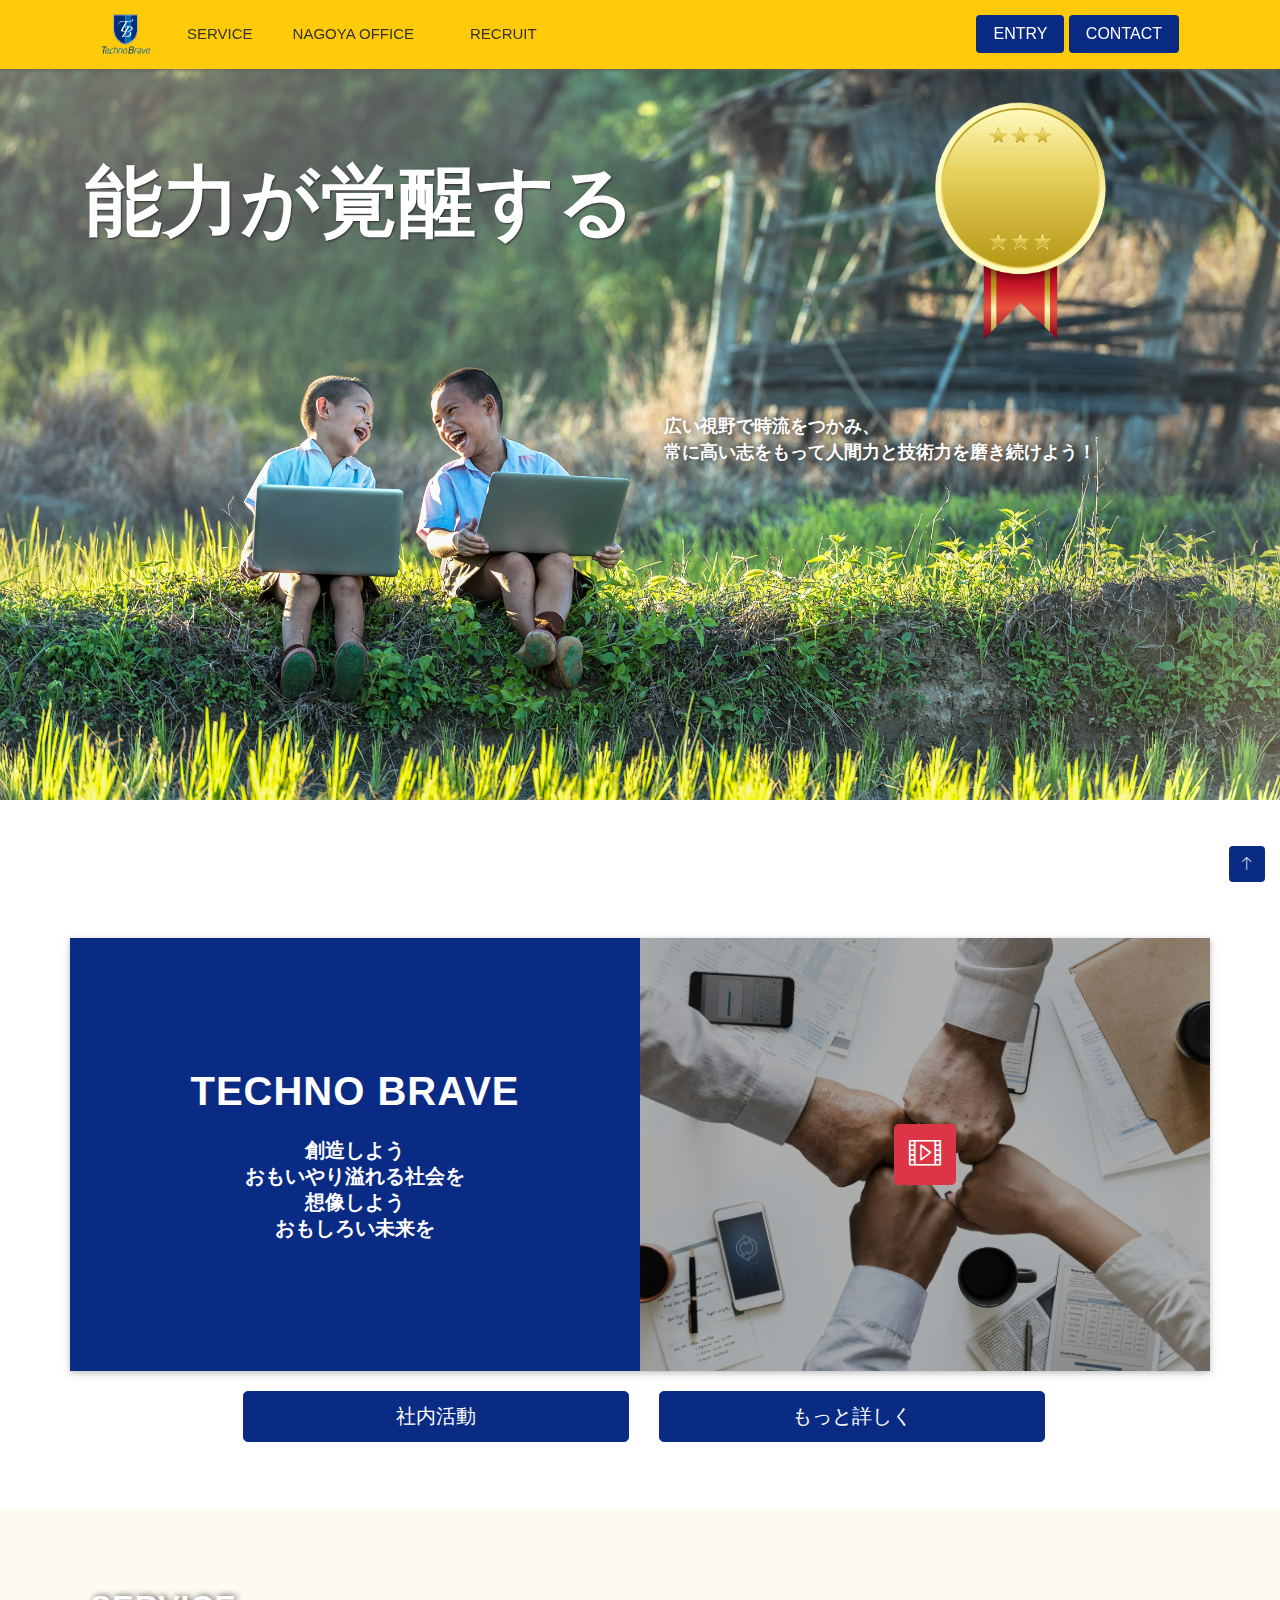
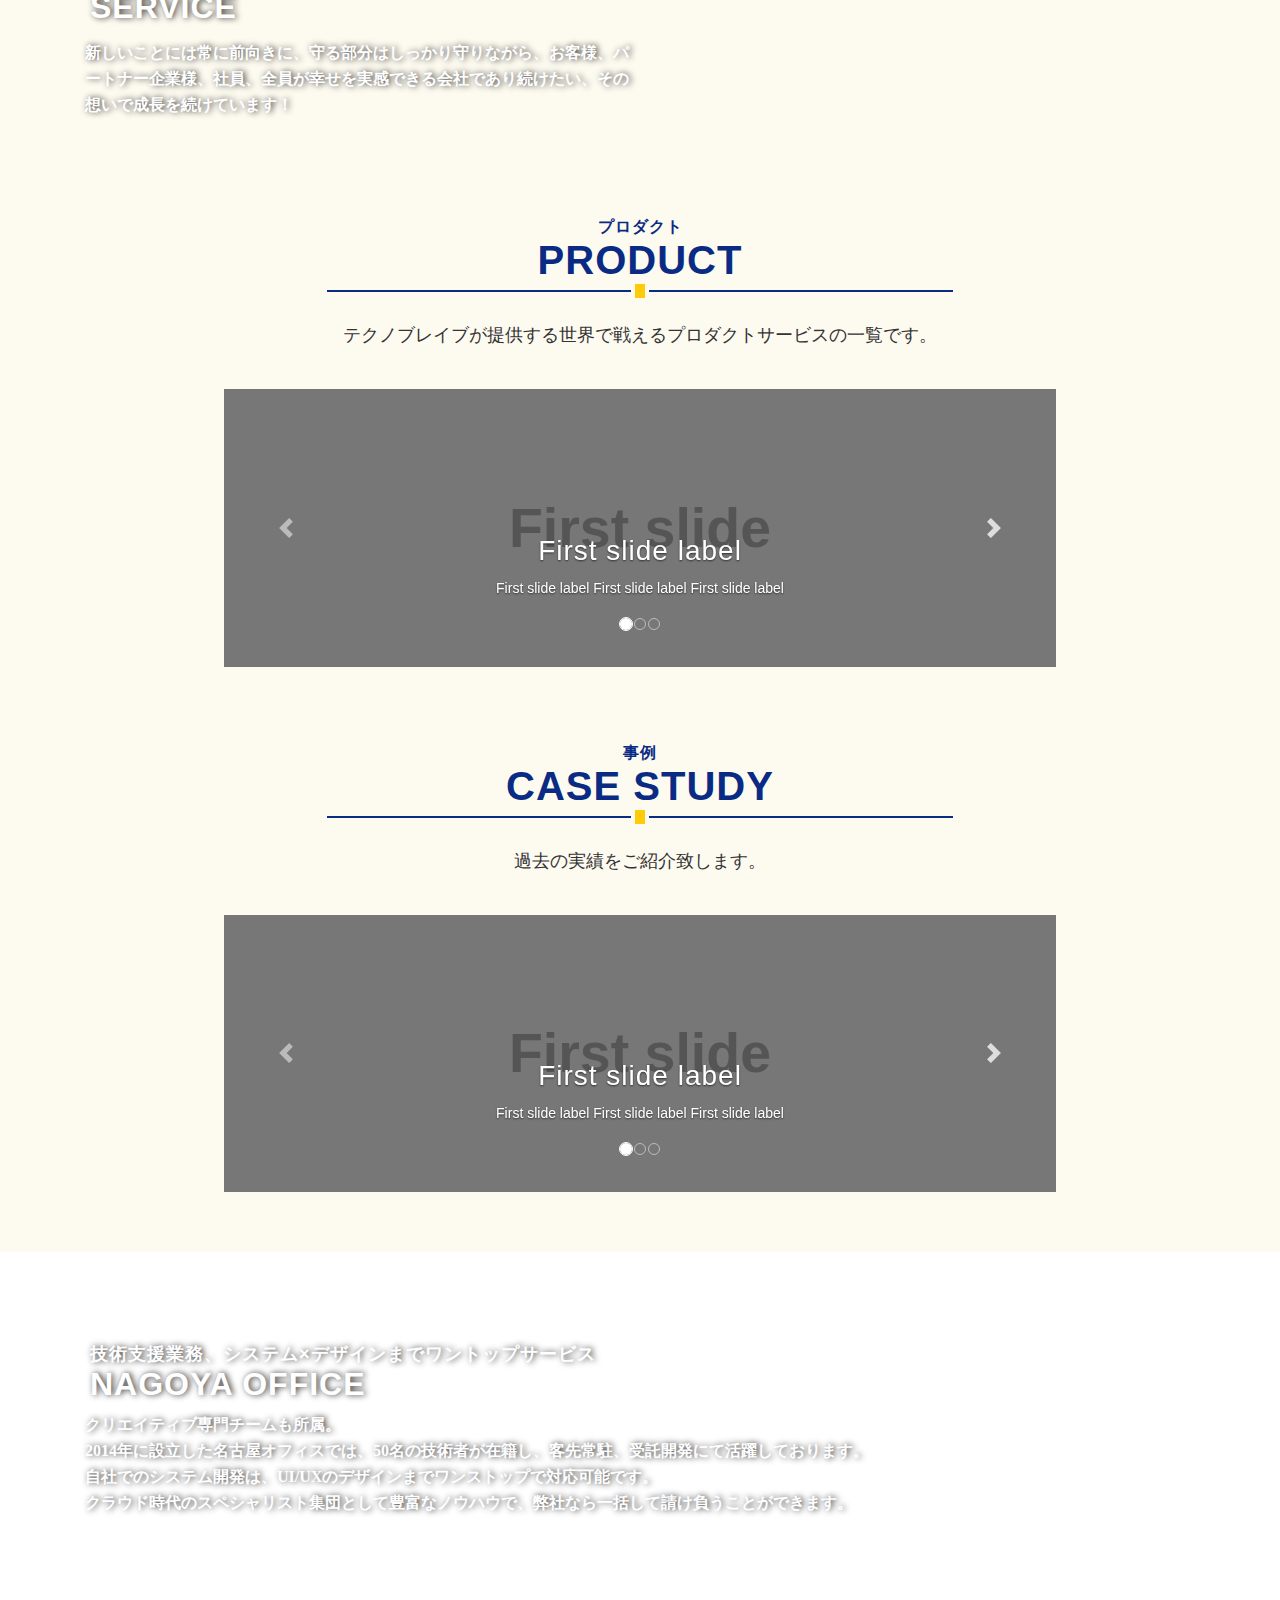
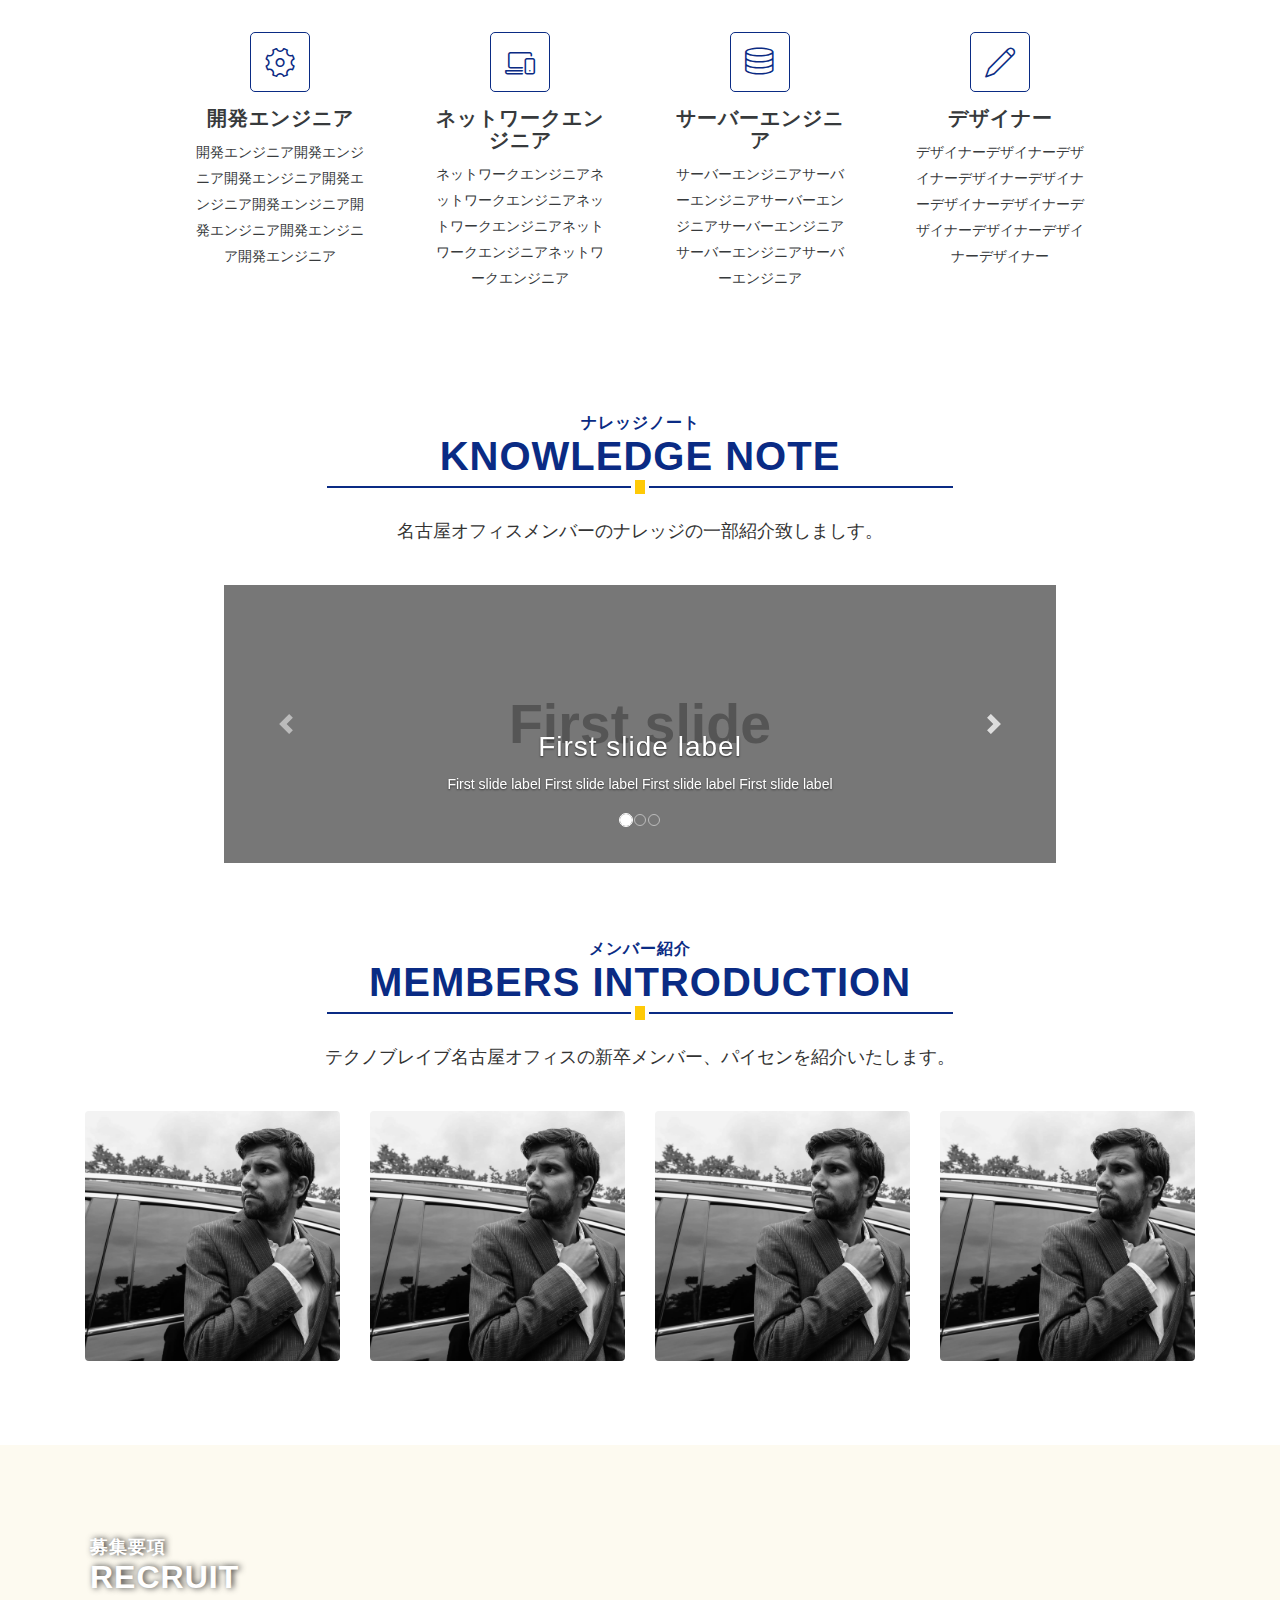
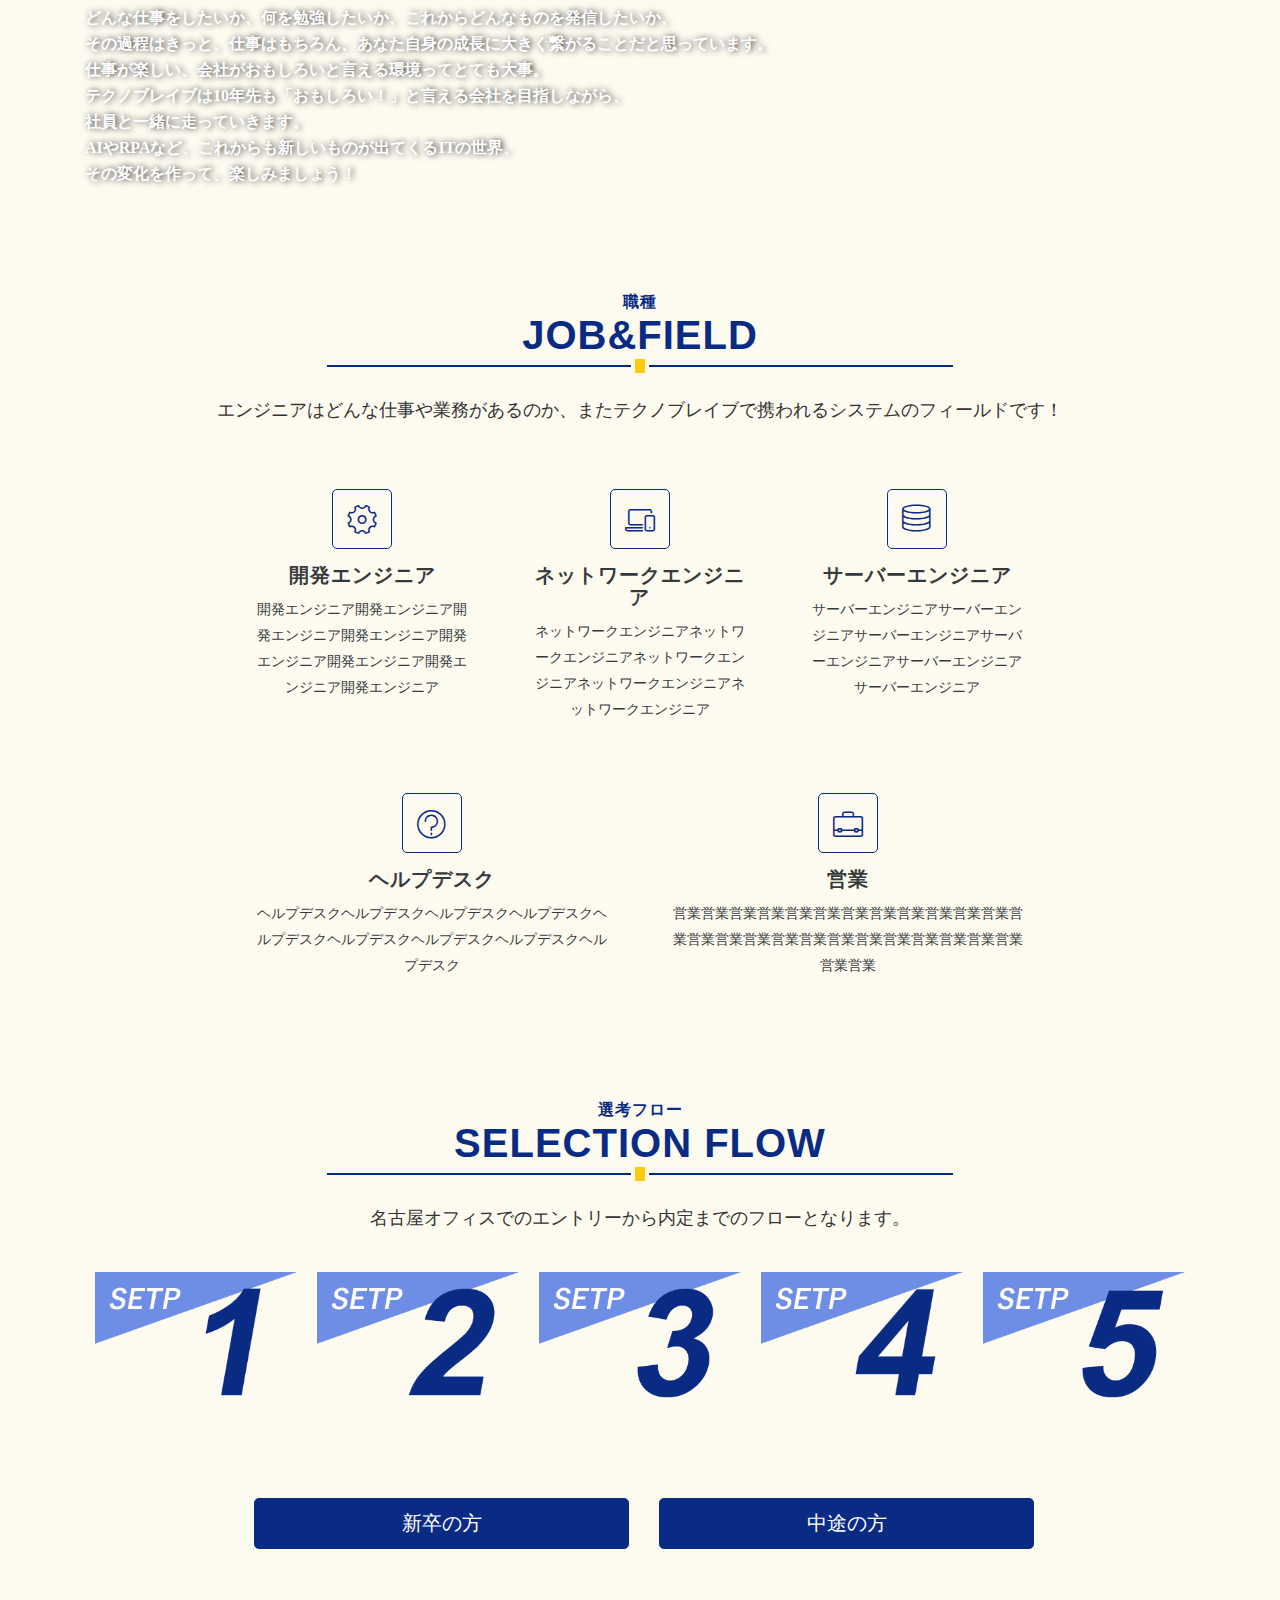
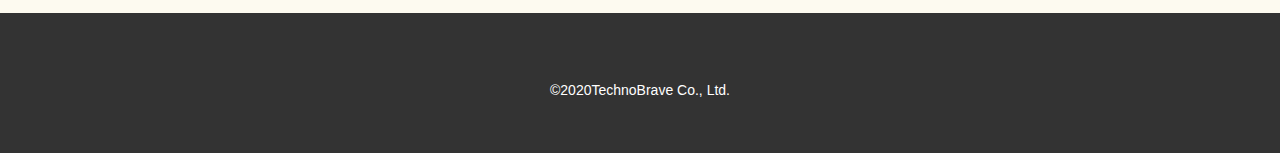
==== commit 09b8fcd8: "最終はこれでした、、" ====
--- a/index.html
+++ b/index.html
@@ -1,406 +1,498 @@
-<!DOCTYPE html>
-<html>
-
-<head>
-  <meta charset="utf-8">
-  <title>Techno Breave Nagoya Office Recruit</title>
-  <meta name="viewport" content="width=device-width, initial-scale=1, shrink-to-fit=no">
-  <!-- <link rel="stylesheet" href="https://stackpath.bootstrapcdn.com/bootstrap/4.3.1/css/bootstrap.min.css" integrity="sha384-ggOyR0iXCbMQv3Xipma34MD+dH/1fQ784/j6cY/iJTQUOhcWr7x9JvoRxT2MZw1T" crossorigin="anonymous"> -->
-  <link rel="stylesheet" href="css/bootstrap.min.css">
-  <link rel="stylesheet" href="css/style.css">
-  <link rel="stylesheet" href="css/line-icons.css">
-  <!-- <link rel="stylesheet" href="https://maxcdn.bootstrapcdn.com/bootstrap/4.0.0-alpha.4/css/bootstrap.min.css" integrity="sha384-2hfp1SzUoho7/TsGGGDaFdsuuDL0LX2hnUp6VkX3CUQ2K4K+xjboZdsXyp4oUHZj" crossorigin="anonymous"> -->
-  <!-- <link rel="stylesheet" href="css/bootstrap2.min.css"> -->
-</head>
-
-<body style="	box-shadow: 0px 0px 4px  black;">
-  <header id="main-visual">
-    <div class="navbar-area bg-orange fixed-top">
-      <div class="container">
-        <div class="row">
-          <div class="col-lg-12">
-            <nav class="navbar navbar-expand-lg mainmenu-area"> <a class="navbar-brand" href="https://www.tbrave.biz/"><span class="lnr lnr-logo"></span></a> <button class="navbar-toggler" type="button" data-toggle="collapse" data-target="#navbarSupportedContent" aria-controls="navbarSupportedContent" aria-expanded="false" aria-label="Toggle navigation">
-                <span class="toggler-icon"></span>
-                <span class="toggler-icon"></span>
-                <span class="toggler-icon"></span>
-              </button>
-              <div class="collapse navbar-collapse" id="navbarSupportedContent">
-                <ul class="navbar-nav mr-auto w-100 justify-content-end">
-                  <li class="nav-item active"> <a class="nav-link page-scroll" href="#service">SERVICE</a> </li>
-                  <li class="nav-item"> <a class="nav-link page-scroll" href="#nagoya">NAGOYA OFFICE</a> </li>
-                  <li class="nav-item"> <a class="nav-link page-scroll" href="#recuruit">RECRUIT</a> </li>
-                </ul>
-              </div>
-              <div class="header-button"> <a href="#" class="btn btn-common">エントリーする</a> <a href="https://www.tbrave.biz/#contactWrapper" class="btn btn-common">お問合せ</a> </div>
-            </nav>
-          </div>
-        </div>
-      </div>
-    </div>
-    <div class="container">
-      <div class="row">
-        <div class="col-md-8 col-sm-6">
-          <div class="contents">
-            <h1 class="head-title">能力が覚醒する</h1>
-          </div>
-        </div>
-        <div class="col-md-4 col-sm-6 d-md-flex">
-          <div class="intro-img w-50 m-auto"> <img src="image/Retention_rate.png" alt="定着率96%以上" style="	transform:  scale(50%);"> </div>
-        </div>
-        <div class="col-md-6 float-md-right">
-          <p>広い視野で時流をつかみ、<br>常に高い志をもって人間力と技術力を磨き続けよう！</p>
-        </div>
-      </div>
-    </div>
-  </header>
-  <section>
-    <div class="container">
-      <div class="section-header">
-        <h2 class="section-title"><span>Techno Brave</span></h2>
-        <hr class="lines wow zoomIn animated" data-wow-delay="0.3s" style="visibility: visible;-webkit-animation-delay: 0.3s; -moz-animation-delay: 0.3s; animation-delay: 0.3s;">
-        <p class="section-subtitle">創造しよう<br>おもいやり溢れる社会を<br>想像しよう<br>おもしろい未来を</p>
-      </div>
-      <div class="row w-75 mx-auto">
-        <div class="col-md-6 col-xs-12"> <button type="button" class="btn btn-primary btn-lg m-1">社内活動</button> </div>
-        <div class="col-md-6 col-xs-12"> <button type="button" class="btn btn-primary btn-lg m-1">もっと詳しく</button> </div>
-      </div>
-    </div>
-  </section>
-  <section id="service">
-    <div class="container content-space-one position-r">
-      <h2>SERVICE</h2>
-      <div class="row">
-        <div class="col-md-6">
-          <p>新しいことには常に前向きに、守る部分はしっかり守りながら、お客様、パートナー企業様、社員、全員が幸せを実感できる会社であり続けたい、その想いで成長を続けています！ </p>
-        </div>
-      </div>
-    </div>
-    <div class="container">
-      <div class="section-header">
-        <h3 class="section-title"><span>プロダクト</span><br><span>Product</span></h3>
-        <hr class="lines wow zoomIn animated" data-wow-delay="0.3s" style="visibility: visible;-webkit-animation-delay: 0.3s; -moz-animation-delay: 0.3s; animation-delay: 0.3s;">
-        <p class="section-subtitle">テクノブレイブが提供する世界で戦えるプロダクトサービスの一覧です。</p>
-      </div>
-      <div class="bd-example mx-auto w-75">
-        <div id="carouselExampleCaptions" class="carousel slide" data-ride="carousel">
-          <ol class="carousel-indicators">
-            <li data-target="#carouselExampleCaptions" data-slide-to="0" class="active"></li>
-            <li data-target="#carouselExampleCaptions" data-slide-to="1"></li>
-            <li data-target="#carouselExampleCaptions" data-slide-to="2"></li>
-          </ol>
-          <div class="carousel-inner" role="listbox">
-            <div class="carousel-item active"> <img class="d-block w-100" data-src="holder.js/900x300?auto=yes&amp;bg=777&amp;fg=555&amp;text=First slide" alt="First slide [900x300]" src="data:image/svg+xml;charset=UTF-8,%3Csvg%20width%3D%22900%22%20height%3D%22300%22%20xmlns%3D%22http%3A%2F%2Fwww.w3.org%2F2000%2Fsvg%22%20viewBox%3D%220%200%20900%20300%22%20preserveAspectRatio%3D%22none%22%3E%3Cdefs%3E%3Cstyle%20type%3D%22text%2Fcss%22%3E%23holder_1739863e035%20text%20%7B%20fill%3A%23555%3Bfont-weight%3Abold%3Bfont-family%3AArial%2C%20Helvetica%2C%20Open%20Sans%2C%20sans-serif%2C%20monospace%3Bfont-size%3A45pt%20%7D%20%3C%2Fstyle%3E%3C%2Fdefs%3E%3Cg%20id%3D%22holder_1739863e035%22%3E%3Crect%20width%3D%22900%22%20height%3D%22300%22%20fill%3D%22%23777%22%3E%3C%2Frect%3E%3Cg%3E%3Ctext%20x%3D%22308.2890625%22%20y%3D%22170.0015625%22%3EFirst%20slide%3C%2Ftext%3E%3C%2Fg%3E%3C%2Fg%3E%3C%2Fsvg%3E" data-holder-rendered="true">
-              <div class="carousel-caption d-none d-md-block">
-                <h3>First slide label</h3>
-                <p>First slide label First slide label First slide label</p>
-              </div>
-            </div>
-            <div class="carousel-item"> <img class="d-block w-100" data-src="holder.js/900x300?auto=yes&amp;bg=666&amp;fg=444&amp;text=Second slide" alt="Second slide [900x300]" src="data:image/svg+xml;charset=UTF-8,%3Csvg%20width%3D%22900%22%20height%3D%22300%22%20xmlns%3D%22http%3A%2F%2Fwww.w3.org%2F2000%2Fsvg%22%20viewBox%3D%220%200%20900%20300%22%20preserveAspectRatio%3D%22none%22%3E%3Cdefs%3E%3Cstyle%20type%3D%22text%2Fcss%22%3E%23holder_1739863e038%20text%20%7B%20fill%3A%23444%3Bfont-weight%3Abold%3Bfont-family%3AArial%2C%20Helvetica%2C%20Open%20Sans%2C%20sans-serif%2C%20monospace%3Bfont-size%3A45pt%20%7D%20%3C%2Fstyle%3E%3C%2Fdefs%3E%3Cg%20id%3D%22holder_1739863e038%22%3E%3Crect%20width%3D%22900%22%20height%3D%22300%22%20fill%3D%22%23666%22%3E%3C%2Frect%3E%3Cg%3E%3Ctext%20x%3D%22264.9453125%22%20y%3D%22170.0015625%22%3ESecond%20slide%3C%2Ftext%3E%3C%2Fg%3E%3C%2Fg%3E%3C%2Fsvg%3E" data-holder-rendered="true">
-              <div class="carousel-caption d-none d-md-block">
-                <h3>Second slide label</h3>
-                <p>Second slide label Second slide label Second slide label</p>
-              </div>
-            </div>
-            <div class="carousel-item"> <img class="d-block w-100" data-src="holder.js/900x300?auto=yes&amp;bg=666&amp;fg=444&amp;text=Second slide" alt="Second slide [900x300]" src="data:image/svg+xml;charset=UTF-8,%3Csvg%20width%3D%22900%22%20height%3D%22300%22%20xmlns%3D%22http%3A%2F%2Fwww.w3.org%2F2000%2Fsvg%22%20viewBox%3D%220%200%20900%20300%22%20preserveAspectRatio%3D%22none%22%3E%3Cdefs%3E%3Cstyle%20type%3D%22text%2Fcss%22%3E%23holder_1739863e038%20text%20%7B%20fill%3A%23444%3Bfont-weight%3Abold%3Bfont-family%3AArial%2C%20Helvetica%2C%20Open%20Sans%2C%20sans-serif%2C%20monospace%3Bfont-size%3A45pt%20%7D%20%3C%2Fstyle%3E%3C%2Fdefs%3E%3Cg%20id%3D%22holder_1739863e038%22%3E%3Crect%20width%3D%22900%22%20height%3D%22300%22%20fill%3D%22%23666%22%3E%3C%2Frect%3E%3Cg%3E%3Ctext%20x%3D%22264.9453125%22%20y%3D%22170.0015625%22%3ESecond%20slide%3C%2Ftext%3E%3C%2Fg%3E%3C%2Fg%3E%3C%2Fsvg%3E" data-holder-rendered="true">
-              <div class="carousel-caption d-none d-md-block">
-                <h3>Saerd slide label</h3>
-                <p>Saerd slide label Saerd slide label Saerd slide label</p>
-              </div>
-            </div>
-          </div> <a class="carousel-control-prev" href="#carouselExampleCaptions" role="button" data-slide="prev">
-            <span class="carousel-control-prev-icon" aria-hidden="true"></span>
-            <span class="sr-only">Previous</span>
-          </a> <a class="carousel-control-next" href="#carouselExampleCaptions" role="button" data-slide="next">
-            <span class="carousel-control-next-icon" aria-hidden="true"></span>
-            <span class="sr-only">Next</span>
-          </a> <a class="carousel-control-next" href="#carouselExampleCaptions" role="button" data-slide="next">
-            <span class="carousel-control-next-icon" aria-hidden="true"></span>
-            <span class="sr-only">Next</span>
-          </a>
-        </div>
-      </div>
-    </div>
-    <div class="container mt-5">
-      <div class="section-header">
-        <h3 class="section-title"><span>事例</span><br><span>Case Study</span></h3>
-        <hr class="lines wow zoomIn animated" data-wow-delay="0.3s" style="visibility: visible;-webkit-animation-delay: 0.3s; -moz-animation-delay: 0.3s; animation-delay: 0.3s;">
-        <p class="section-subtitle">過去の実績をご紹介致します。</p>
-      </div>
-      <div class="bd-example mx-auto w-75">
-        <div id="carouselExampleCaptions" class="carousel slide" data-ride="carousel">
-          <ol class="carousel-indicators">
-            <li data-target="#carouselExampleCaptions" data-slide-to="0" class="active"></li>
-            <li data-target="#carouselExampleCaptions" data-slide-to="1"></li>
-            <li data-target="#carouselExampleCaptions" data-slide-to="2"></li>
-          </ol>
-          <div class="carousel-inner" role="listbox">
-            <div class="carousel-item active"> <img class="d-block w-100" data-src="holder.js/900x300?auto=yes&amp;bg=777&amp;fg=555&amp;text=First slide" alt="First slide [900x300]" src="data:image/svg+xml;charset=UTF-8,%3Csvg%20width%3D%22900%22%20height%3D%22300%22%20xmlns%3D%22http%3A%2F%2Fwww.w3.org%2F2000%2Fsvg%22%20viewBox%3D%220%200%20900%20300%22%20preserveAspectRatio%3D%22none%22%3E%3Cdefs%3E%3Cstyle%20type%3D%22text%2Fcss%22%3E%23holder_1739863e035%20text%20%7B%20fill%3A%23555%3Bfont-weight%3Abold%3Bfont-family%3AArial%2C%20Helvetica%2C%20Open%20Sans%2C%20sans-serif%2C%20monospace%3Bfont-size%3A45pt%20%7D%20%3C%2Fstyle%3E%3C%2Fdefs%3E%3Cg%20id%3D%22holder_1739863e035%22%3E%3Crect%20width%3D%22900%22%20height%3D%22300%22%20fill%3D%22%23777%22%3E%3C%2Frect%3E%3Cg%3E%3Ctext%20x%3D%22308.2890625%22%20y%3D%22170.0015625%22%3EFirst%20slide%3C%2Ftext%3E%3C%2Fg%3E%3C%2Fg%3E%3C%2Fsvg%3E" data-holder-rendered="true">
-              <div class="carousel-caption d-none d-md-block">
-                <h3>First slide label</h3>
-                <p>First slide label First slide label First slide label</p>
-              </div>
-            </div>
-            <div class="carousel-item"> <img class="d-block w-100" data-src="holder.js/900x300?auto=yes&amp;bg=666&amp;fg=444&amp;text=Second slide" alt="Second slide [900x300]" src="data:image/svg+xml;charset=UTF-8,%3Csvg%20width%3D%22900%22%20height%3D%22300%22%20xmlns%3D%22http%3A%2F%2Fwww.w3.org%2F2000%2Fsvg%22%20viewBox%3D%220%200%20900%20300%22%20preserveAspectRatio%3D%22none%22%3E%3Cdefs%3E%3Cstyle%20type%3D%22text%2Fcss%22%3E%23holder_1739863e038%20text%20%7B%20fill%3A%23444%3Bfont-weight%3Abold%3Bfont-family%3AArial%2C%20Helvetica%2C%20Open%20Sans%2C%20sans-serif%2C%20monospace%3Bfont-size%3A45pt%20%7D%20%3C%2Fstyle%3E%3C%2Fdefs%3E%3Cg%20id%3D%22holder_1739863e038%22%3E%3Crect%20width%3D%22900%22%20height%3D%22300%22%20fill%3D%22%23666%22%3E%3C%2Frect%3E%3Cg%3E%3Ctext%20x%3D%22264.9453125%22%20y%3D%22170.0015625%22%3ESecond%20slide%3C%2Ftext%3E%3C%2Fg%3E%3C%2Fg%3E%3C%2Fsvg%3E" data-holder-rendered="true">
-              <div class="carousel-caption d-none d-md-block">
-                <h3>Second slide label</h3>
-                <p>Second slide label Second slide label Second slide label</p>
-              </div>
-            </div>
-            <div class="carousel-item"> <img class="d-block w-100" data-src="holder.js/900x300?auto=yes&amp;bg=666&amp;fg=444&amp;text=Second slide" alt="Second slide [900x300]" src="data:image/svg+xml;charset=UTF-8,%3Csvg%20width%3D%22900%22%20height%3D%22300%22%20xmlns%3D%22http%3A%2F%2Fwww.w3.org%2F2000%2Fsvg%22%20viewBox%3D%220%200%20900%20300%22%20preserveAspectRatio%3D%22none%22%3E%3Cdefs%3E%3Cstyle%20type%3D%22text%2Fcss%22%3E%23holder_1739863e038%20text%20%7B%20fill%3A%23444%3Bfont-weight%3Abold%3Bfont-family%3AArial%2C%20Helvetica%2C%20Open%20Sans%2C%20sans-serif%2C%20monospace%3Bfont-size%3A45pt%20%7D%20%3C%2Fstyle%3E%3C%2Fdefs%3E%3Cg%20id%3D%22holder_1739863e038%22%3E%3Crect%20width%3D%22900%22%20height%3D%22300%22%20fill%3D%22%23666%22%3E%3C%2Frect%3E%3Cg%3E%3Ctext%20x%3D%22264.9453125%22%20y%3D%22170.0015625%22%3ESecond%20slide%3C%2Ftext%3E%3C%2Fg%3E%3C%2Fg%3E%3C%2Fsvg%3E" data-holder-rendered="true">
-              <div class="carousel-caption d-none d-md-block">
-                <h3>Saerd slide label</h3>
-                <p>Saerd slide label Saerd slide label Saerd slide label</p>
-              </div>
-            </div>
-          </div> <a class="carousel-control-prev" href="#carouselExampleCaptions" role="button" data-slide="prev">
-            <span class="carousel-control-prev-icon" aria-hidden="true"></span>
-            <span class="sr-only">Previous</span>
-          </a> <a class="carousel-control-next" href="#carouselExampleCaptions" role="button" data-slide="next">
-            <span class="carousel-control-next-icon" aria-hidden="true"></span>
-            <span class="sr-only">Next</span>
-          </a> <a class="carousel-control-next" href="#carouselExampleCaptions" role="button" data-slide="next">
-            <span class="carousel-control-next-icon" aria-hidden="true"></span>
-            <span class="sr-only">Next</span>
-          </a>
-        </div>
-      </div>
-    </div>
-  </section>
-  <section id="nagoya">
-    <div class="container content-space-one position-r">
-      <h2><span>技術支援業務、システム×デザインまでワントップサービス</span><br>NAGOYA OFFICE</h2>
-      <div class="row">
-        <div class="col-md-12">
-          <p>またクリエイティブ専門チームも所属。<br>2014年に設立した名古屋オフィスでは、50名の技術者が在籍し、客先常駐、受託開発にて活躍しております。<br>自社でのシステム開発は、UI/UXのデザインまでワンストップで対応可能です。<br>クラウド時代のスペシャリスト集団として豊富なノウハウで、弊社なら一括して請け負うことができます。</p>
-        </div>
-      </div>
-    </div>
-    <div class="container w-75">
-      <div class="row">
-        <div class="col-md-3 col-sm-6">
-          <div class="item-boxes wow fadeInDown animated">
-            <div class="icon"> <i class="lnr lnr-pencil"></i> </div>
-            <h4>開発エンジニア</h4>
-            <p>開発エンジニア開発エンジニア開発エンジニア開発エンジニア開発エンジニア開発エンジニア開発エンジニア開発エンジニア</p>
-          </div>
-        </div>
-        <div class="col-md-3 col-sm-6">
-          <div class="item-boxes wow fadeInDown animated">
-            <div class="icon"> <i class="lnr lnr-cog"></i> </div>
-            <h4>ネットワークエンジニア</h4>
-            <p>ネットワークエンジニアネットワークエンジニアネットワークエンジニアネットワークエンジニアネットワークエンジニア</p>
-          </div>
-        </div>
-        <div class="col-md-3 col-sm-6">
-          <div class="item-boxes wow fadeInDown animated">
-            <div class="icon"> <i class="lnr lnr-chart-bars"></i> </div>
-            <h4>サーバーエンジニア</h4>
-            <p>サーバーエンジニアサーバーエンジニアサーバーエンジニアサーバーエンジニアサーバーエンジニアサーバーエンジニア</p>
-          </div>
-        </div>
-        <div class="col-md-3 col-sm-6">
-          <div class="item-boxes wow fadeInDown animated">
-            <div class="icon"> <i class="lnr lnr-layers"></i> </div>
-            <h4>デザイナー</h4>
-            <p>デザイナーデザイナーデザイナーデザイナーデザイナーデザイナーデザイナーデザイナーデザイナーデザイナーデザイナー</p>
-          </div>
-        </div>
-      </div>
-    </div>
-    <div class="container mt-5">
-      <div class="section-header">
-        <h3 class="section-title"><span>ナレッジノート</span><br><span>Knowledge Note</span></h3>
-        <hr class="lines wow zoomIn animated" data-wow-delay="0.3s" style="visibility: visible;-webkit-animation-delay: 0.3s; -moz-animation-delay: 0.3s; animation-delay: 0.3s;">
-        <p class="section-subtitle">名古屋オフィスメンバーのナレッジの一部紹介致しましす。</p>
-      </div>
-      <div class="bd-example mx-auto w-75">
-        <div id="carouselExampleCaptions" class="carousel slide" data-ride="carousel">
-          <ol class="carousel-indicators">
-            <li data-target="#carouselExampleCaptions" data-slide-to="0" class="active"></li>
-            <li data-target="#carouselExampleCaptions" data-slide-to="1"></li>
-            <li data-target="#carouselExampleCaptions" data-slide-to="2"></li>
-          </ol>
-          <div class="carousel-inner" role="listbox">
-            <div class="carousel-item active"> <img class="d-block w-100" data-src="holder.js/900x300?auto=yes&amp;bg=777&amp;fg=555&amp;text=First slide" alt="First slide [900x300]" src="data:image/svg+xml;charset=UTF-8,%3Csvg%20width%3D%22900%22%20height%3D%22300%22%20xmlns%3D%22http%3A%2F%2Fwww.w3.org%2F2000%2Fsvg%22%20viewBox%3D%220%200%20900%20300%22%20preserveAspectRatio%3D%22none%22%3E%3Cdefs%3E%3Cstyle%20type%3D%22text%2Fcss%22%3E%23holder_1739863e035%20text%20%7B%20fill%3A%23555%3Bfont-weight%3Abold%3Bfont-family%3AArial%2C%20Helvetica%2C%20Open%20Sans%2C%20sans-serif%2C%20monospace%3Bfont-size%3A45pt%20%7D%20%3C%2Fstyle%3E%3C%2Fdefs%3E%3Cg%20id%3D%22holder_1739863e035%22%3E%3Crect%20width%3D%22900%22%20height%3D%22300%22%20fill%3D%22%23777%22%3E%3C%2Frect%3E%3Cg%3E%3Ctext%20x%3D%22308.2890625%22%20y%3D%22170.0015625%22%3EFirst%20slide%3C%2Ftext%3E%3C%2Fg%3E%3C%2Fg%3E%3C%2Fsvg%3E" data-holder-rendered="true">
-              <div class="carousel-caption d-none d-md-block">
-                <h3>First slide label</h3>
-                <p>First slide label First slide label First slide label First slide label</p>
-              </div>
-            </div>
-            <div class="carousel-item"> <img class="d-block w-100" data-src="holder.js/900x300?auto=yes&amp;bg=666&amp;fg=444&amp;text=Second slide" alt="Second slide [900x300]" src="data:image/svg+xml;charset=UTF-8,%3Csvg%20width%3D%22900%22%20height%3D%22300%22%20xmlns%3D%22http%3A%2F%2Fwww.w3.org%2F2000%2Fsvg%22%20viewBox%3D%220%200%20900%20300%22%20preserveAspectRatio%3D%22none%22%3E%3Cdefs%3E%3Cstyle%20type%3D%22text%2Fcss%22%3E%23holder_1739863e038%20text%20%7B%20fill%3A%23444%3Bfont-weight%3Abold%3Bfont-family%3AArial%2C%20Helvetica%2C%20Open%20Sans%2C%20sans-serif%2C%20monospace%3Bfont-size%3A45pt%20%7D%20%3C%2Fstyle%3E%3C%2Fdefs%3E%3Cg%20id%3D%22holder_1739863e038%22%3E%3Crect%20width%3D%22900%22%20height%3D%22300%22%20fill%3D%22%23666%22%3E%3C%2Frect%3E%3Cg%3E%3Ctext%20x%3D%22264.9453125%22%20y%3D%22170.0015625%22%3ESecond%20slide%3C%2Ftext%3E%3C%2Fg%3E%3C%2Fg%3E%3C%2Fsvg%3E" data-holder-rendered="true">
-              <div class="carousel-caption d-none d-md-block">
-                <h3>Second slide label</h3>
-                <p>Second slide label Second slide label Second slide label Second slide label</p>
-              </div>
-            </div>
-            <div class="carousel-item"> <img class="d-block w-100" data-src="holder.js/900x300?auto=yes&amp;bg=666&amp;fg=444&amp;text=Second slide" alt="Second slide [900x300]" src="data:image/svg+xml;charset=UTF-8,%3Csvg%20width%3D%22900%22%20height%3D%22300%22%20xmlns%3D%22http%3A%2F%2Fwww.w3.org%2F2000%2Fsvg%22%20viewBox%3D%220%200%20900%20300%22%20preserveAspectRatio%3D%22none%22%3E%3Cdefs%3E%3Cstyle%20type%3D%22text%2Fcss%22%3E%23holder_1739863e038%20text%20%7B%20fill%3A%23444%3Bfont-weight%3Abold%3Bfont-family%3AArial%2C%20Helvetica%2C%20Open%20Sans%2C%20sans-serif%2C%20monospace%3Bfont-size%3A45pt%20%7D%20%3C%2Fstyle%3E%3C%2Fdefs%3E%3Cg%20id%3D%22holder_1739863e038%22%3E%3Crect%20width%3D%22900%22%20height%3D%22300%22%20fill%3D%22%23666%22%3E%3C%2Frect%3E%3Cg%3E%3Ctext%20x%3D%22264.9453125%22%20y%3D%22170.0015625%22%3ESecond%20slide%3C%2Ftext%3E%3C%2Fg%3E%3C%2Fg%3E%3C%2Fsvg%3E" data-holder-rendered="true">
-              <div class="carousel-caption d-none d-md-block">
-                <h3>Saerd slide label</h3>
-                <p>Saerd slide label Saerd slide label Saerd slide label Saerd slide label</p>
-              </div>
-            </div>
-          </div> <a class="carousel-control-prev" href="#carouselExampleCaptions" role="button" data-slide="prev">
-            <span class="carousel-control-prev-icon" aria-hidden="true"></span>
-            <span class="sr-only">Previous</span>
-          </a> <a class="carousel-control-next" href="#carouselExampleCaptions" role="button" data-slide="next">
-            <span class="carousel-control-next-icon" aria-hidden="true"></span>
-            <span class="sr-only">Next</span>
-          </a> <a class="carousel-control-next" href="#carouselExampleCaptions" role="button" data-slide="next">
-            <span class="carousel-control-next-icon" aria-hidden="true"></span>
-            <span class="sr-only">Next</span>
-          </a>
-        </div>
-      </div>
-    </div>
-    <div class="container mt-5">
-      <div class="section-header">
-        <h3 class="section-title"><span>メンバー紹介</span><br><span>Members Introduction</span></h3>
-        <hr class="lines wow zoomIn animated" data-wow-delay="0.3s" style="visibility: visible;-webkit-animation-delay: 0.3s; -moz-animation-delay: 0.3s; animation-delay: 0.3s;">
-        <p class="section-subtitle">テクノブレイブ名古屋オフィスの新卒メンバー、パイセンを紹介いたします。</p>
-      </div>
-      <div class="row">
-        <div class="col-lg-3 col-sm-6 col-xs-12">
-          <div class="single-team mb-4"><img src="image/team1.png" alt="">
-            <div class="team-details">
-              <div class="overlay"></div>
-              <div class="team-inner">
-                <h4 class="team-title">手九能 奈古也</h4>
-                <p><span>中途</span>開発エンジニア</p>
-                <p>企画開発グループ<br>AIやRPAなど、これからも新しいものが出てくるITの世界、その変化を作って、楽しみましょう！</p>
-              </div>
-            </div>
-          </div>
-        </div>
-        <div class="col-lg-3 col-sm-6 col-xs-12">
-          <div class="single-team mb-4"><img src="image/team1.png" alt="">
-            <div class="team-details">
-              <div class="overlay"></div>
-              <div class="team-inner">
-                <h4 class="team-title">手九能 奈古也</h4>
-                <p><span>中途</span>開発エンジニア</p>
-                <p>企画開発グループ<br>AIやRPAなど、これからも新しいものが出てくるITの世界、その変化を作って、楽しみましょう！</p>
-              </div>
-            </div>
-          </div>
-        </div>
-        <div class="col-lg-3 col-sm-6 col-xs-12">
-          <div class="single-team mb-4"><img src="image/team1.png" alt="">
-            <div class="team-details">
-              <div class="overlay"></div>
-              <div class="team-inner">
-                <h4 class="team-title">手九能 奈古也</h4>
-                <p><span>中途</span>開発エンジニア</p>
-                <p>企画開発グループ<br>AIやRPAなど、これからも新しいものが出てくるITの世界、その変化を作って、楽しみましょう！</p>
-              </div>
-            </div>
-          </div>
-        </div>
-        <div class="col-lg-3 col-sm-6 col-xs-12">
-          <div class="single-team mb-4"><img src="image/team1.png" alt="">
-            <div class="team-details">
-              <div class="overlay"></div>
-              <div class="team-inner">
-                <h4 class="team-title">手九能 奈古也</h4>
-                <p><span>中途</span>開発エンジニア</p>
-                <p>企画開発グループ<br>AIやRPAなど、これからも新しいものが出てくるITの世界、その変化を作って、楽しみましょう！</p>
-              </div>
-            </div>
-          </div>
-        </div>
-      </div>
-    </div>
-  </section>
-  <section id="recuruit">
-    <div class="container content-space-one position-r text-center">
-      <h2><span>募集要項</span><br>RECRUIT</h2>
-      <div class="row">
-        <div class="col-md-12">
-          <p>どんな仕事をしたいか、何を勉強したいか、これからどんなものを発信したいか、<br>その過程はきっと、仕事はもちろん、あなた自身の成長に大きく繋がることだと思っています。<br>仕事が楽しい、会社がおもしろいと言える環境ってとても大事。<br>テクノブレイブは10年先も「おもしろい！」と言える会社を目指しながら、<br>社員と一緒に走っていきます。<br>AIやRPAなど、これからも新しいものが出てくるITの世界、<br>その変化を作って、楽しみましょう！</p>
-        </div>
-      </div>
-    </div>
-    <div class="container mt-5">
-      <div class="section-header">
-        <h3 class="section-title"><span>職種</span><br><span>Job&amp;Field</span></h3>
-        <hr class="lines">
-        <p class="section-subtitle">エンジニアはどんな仕事や業務があるのか、またテクノブレイブで携われるシステムのフィールドです！</p>
-      </div>
-      <div class="container w-75">
-        <div class="row">
-          <div class="col-md-4 col-sm-6">
-            <div class="item-boxes wow fadeInDown animated">
-              <div class="icon"> <i class="lnr lnr-pencil"></i> </div>
-              <h4>開発エンジニア</h4>
-              <p>開発エンジニア開発エンジニア開発エンジニア開発エンジニア開発エンジニア開発エンジニア開発エンジニア開発エンジニア</p>
-            </div>
-          </div>
-          <div class="col-md-4 col-sm-6">
-            <div class="item-boxes wow fadeInDown animated">
-              <div class="icon"> <i class="lnr lnr-cog"></i> </div>
-              <h4>ネットワークエンジニア</h4>
-              <p>ネットワークエンジニアネットワークエンジニアネットワークエンジニアネットワークエンジニアネットワークエンジニア</p>
-            </div>
-          </div>
-          <div class="col-md-4 col-sm-6">
-            <div class="item-boxes wow fadeInDown animated">
-              <div class="icon"> <i class="lnr lnr-chart-bars"></i> </div>
-              <h4>サーバーエンジニア</h4>
-              <p>サーバーエンジニアサーバーエンジニアサーバーエンジニアサーバーエンジニアサーバーエンジニアサーバーエンジニア</p>
-            </div>
-          </div>
-          <div class="col-md-6 col-sm-6">
-            <div class="item-boxes wow fadeInDown animated">
-              <div class="icon"> <i class="lnr lnr-layers"></i> </div>
-              <h4>ヘルプデスク</h4>
-              <p>ヘルプデスクヘルプデスクヘルプデスクヘルプデスクヘルプデスクヘルプデスクヘルプデスクヘルプデスクヘルプデスク</p>
-            </div>
-          </div>
-          <div class="col-md-6 col-sm-6">
-            <div class="item-boxes wow fadeInDown animated">
-              <div class="icon"> <i class="lnr lnr-layers"></i> </div>
-              <h4>営業</h4>
-              <p>営業営業営業営業営業営業営業営業営業営業営業営業営業営業営業営業営業営業営業営業営業営業営業営業営業営業営業</p>
-            </div>
-          </div>
-        </div>
-      </div>
-      <div class="section-header">
-        <h3 class="section-title"><span>選考フロー</span><br><span>Selection flow</span></h3>
-        <hr class="lines">
-        <p class="section-subtitle">名古屋オフィスでのエントリーから内定までのフローとなります。</p>
-      </div>
-      <div class="container">
-        <div class="row">
-          <div class="col-auto">
-            <img class="img-thumbnail" src="image/children-1822471.jpg" alt="">
-          </div>
-        </div>
-      </div>
-      <div class="container">
-        <div class="row w-75 mx-auto">
-          <div class="col-6"> <a href="https://www.tbrave.com/recruit/recruit-graduate/" target="_brunk"><button type="button" class="btn btn-primary btn-lg m-1">新卒の方</button></a> </div>
-          <div class="col-6"> <a href="https://www.tbrave.com/recruit/recruit-midcareer/" target="_brunk"><button type="button" class="btn btn-primary btn-lg m-1">中途の方</button></a> </div>
-        </div>
-      </div>
-    </div>
-  </section>
-  <footer>
-    <div class="container w-75">
-      <div class="row">
-        <div class="col-md-12">
-          <div class="site-info">
-            <p>©TechnoBrave Co., Ltd.<a rel="nofollow" href="https://uideck.com">UIdeck</a></p>
-          </div>
-        </div>
-      </div>
-    </div>
-  </footer> <a href="#" class="back-to-top" style="display: block;">
-    <i class="lnr lnr-arrow-up"></i>
-  </a>
-  <script src="https://code.jquery.com/jquery-3.3.1.slim.min.js" integrity="sha384-q8i/X+965DzO0rT7abK41JStQIAqVgRVzpbzo5smXKp4YfRvH+8abtTE1Pi6jizo" crossorigin="anonymous"></script>
-  <script src="https://cdnjs.cloudflare.com/ajax/libs/popper.js/1.14.7/umd/popper.min.js" integrity="sha384-UO2eT0CpHqdSJQ6hJty5KVphtPhzWj9WO1clHTMGa3JDZwrnQq4sF86dIHNDz0W1" crossorigin="anonymous"></script>
-  <script src="https://stackpath.bootstrapcdn.com/bootstrap/4.3.1/js/bootstrap.min.js" integrity="sha384-JjSmVgyd0p3pXB1rRibZUAYoIIy6OrQ6VrjIEaFf/nJGzIxFDsf4x0xIM+B07jRM" crossorigin="anonymous"></script>
-  <pingendo onclick="window.open('https://pingendo.com/', '_blank')" style="cursor:pointer;position: fixed;bottom: 20px;right:20px;padding:4px;background-color: #00b0eb;border-radius: 8px; width:220px;display:flex;flex-direction:row;align-items:center;justify-content:center;font-size:14px;color:white">Made with Pingendo Free&nbsp;&nbsp;<img src="https://pingendo.com/site-assets/Pingendo_logo_big.png" class="d-block" alt="Pingendo logo" height="16"></pingendo>
-</body>
-
+<!DOCTYPE html>
+<html lang="ja">
+<head>
+  <meta charset="utf-8">
+  <title>採用情報｜社員定着率96%以上のIT企業「テクノブレイブ」</title>
+  <meta name="description" content="社員定着率96%以上の「おもいやりおもしろカンパニー」のIT企業「テクノブレイブ」">
+  <meta name="viewport" content="width=device-width, initial-scale=1, shrink-to-fit=no">
+  <!-- <link rel="stylesheet" href="https://stackpath.bootstrapcdn.com/bootstrap/4.3.1/css/bootstrap.min.css" integrity="sha384-ggOyR0iXCbMQv3Xipma34MD+dH/1fQ784/j6cY/iJTQUOhcWr7x9JvoRxT2MZw1T" crossorigin="anonymous"> -->
+  <link rel="stylesheet" href="css/bootstrap.min.css">
+  <link rel="stylesheet" href="css/style.css">
+  <link rel="stylesheet" href="css/line-icons.css">
+</head>
+<body>
+  <header id="main-visual">
+    <div class="navbar-area bg-orange fixed-top">
+      <div class="container">
+        <div class="row">
+          <div class="col-lg-12">
+            <nav class="navbar navbar-expand-lg mainmenu-area"> <a class="navbar-brand" href="https://www.tbrave.biz/"><span class="lnr lnr-logo"></span></a> 
+              <button class="navbar-toggler" type="button" data-toggle="collapse" data-target="#tb-navi" aria-controls="tb-navi" aria-expanded="false" aria-label="Toggle navigation">
+      <span class="toggler-icon"></span>
+      <span class="toggler-icon"></span>
+      <span class="toggler-icon"></span>
+      </button>
+              <div class="collapse navbar-collapse justify-content-start" id="tb-navi">
+                <ul class="navbar-nav mr-auto w-100>
+                  <li class="nav-item active"> <a class="nav-link page-scroll" href="#service">SERVICE</a> </li>
+                  <li class="nav-item"> <a class="nav-link page-scroll" href="#nagoya">NAGOYA OFFICE</a> </li>
+                  <li class="nav-item"> <a class="nav-link page-scroll" href="#recuruit">RECRUIT</a> </li>
+                </ul>
+              </div>
+              <form class="form-inline">
+                <div class="header-button"> <a href="#" class="btn btn-common">ENTRY</a> <a href="https://www.tbrave.biz/#contactWrapper" class="btn btn-common">CONTACT</a> </div>
+              </form>
+              
+            </nav>
+          </div>
+        </div>
+      </div>
+    </div>
+    <div class="container">
+      <div class="row">
+        <div class="col-md-8 col-sm-6">
+          <div class="contents">
+            <h1 class="head-title">能力が覚醒する</h1>
+          </div>
+        </div>
+        <div class="col-md-4 col-sm-6 d-md-flex">
+          <div class="retention-rate-img m-auto"> <img src="image/Retention_rate.png" alt="定着率96%以上"> </div>
+        </div>
+        <div class="col-md-6 float-md-right">
+          <p>広い視野で時流をつかみ、<br>常に高い志をもって人間力と技術力を磨き続けよう！</p>
+        </div>
+      </div>
+    </div>
+  </header>
+
+  <div class="container bg-primary mt-5 p-0">
+    <!-- Section -->
+    <section class="bg-primary z-depth-1 p-0">
+      <!-- Modal -->
+      <div class="modal fade" id="modal1" tabindex="-1" role="dialog" aria-labelledby="exampleModalLabel" aria-hidden="true">
+        <div class="modal-dialog modal-lg modal-dialog-centered" role="document">
+          <div class="modal-content">
+            <div class="embed-responsive embed-responsive-16by9 z-depth-1-half"> <iframe id="player" class="embed-responsive-item" src="#" frameborder="0" allow="autoplay; encrypted-media" allowfullscreen></iframe> </div>
+          </div>
+        </div>
+      </div>
+      <div class="row no-gutters">
+        <div class="col-lg-6 order-md-2">
+          <div class="view"> <img class="img-fluid" src="image/paper-3309829.jpg" alt="Video title">
+            <div class="mask flex-center rgba-black-light"> <a id="play" class="btn-floating btn-danger btn-lg" data-toggle="modal" data-target="#modal1"><i class="lnr lnr-film-play fas fa-play"></i></a> </div>
+          </div>
+        </div>
+        <div class="col-lg-6 mx-auto d-flex align-items-center text-white lp-blue">
+          <div class="px-4 py-4 py-lg-0 mx-auto">
+            <h2 class="tb mb-4">Techno Brave</h2>
+            <p class="tb-p text-center">創造しよう<br>おもいやり溢れる社会を<br>想像しよう<br>おもしろい未来を</p>
+          </div>
+
+        </div>
+      </div>
+      
+    </section>
+    <!-- Section -->
+  </div>
+
+ <div class="container mt-3 mb-7">
+  <div class="row w-75 mx-auto">
+    <div class="col-md-6 col-xs-12"> <a href="https://www.tbrave.com/blog/wordpress/" target="_brunk"><button type="button" class="btn btn-tb btn-lg m-1">社内活動</button></a> </div>
+    <div class="col-md-6 col-xs-12"> <a href="https://www.tbrave.com" target="_brunk"><button type="button" class="btn btn-tb btn-lg m-1">もっと詳しく</button></a> </div>
+  </div>
+
+ </div>
+      
+
+  <!-- サービス -->
+  <section id="service">
+    <div class="container content-space-one position-r rgba-blue-light">
+      <h2>SERVICE</h2>
+      <div class="row">
+        <div class="col-md-6">
+          <p>新しいことには常に前向きに、守る部分はしっかり守りながら、お客様、パートナー企業様、社員、全員が幸せを実感できる会社であり続けたい、その想いで成長を続けています！ </p>
+        </div>
+      </div>
+    </div>
+    <div class="container">
+      <div class="section-header">
+        <h3 class="section-title"><span>プロダクト</span><br><span>Product</span></h3>
+        <hr class="lines">
+        <p class="section-subtitle">テクノブレイブが提供する世界で戦えるプロダクトサービスの一覧です。</p>
+      </div>
+      <div class="bd-example mx-auto w-75">
+        <div id="carouselExampleCaptions" class="carousel slide" data-ride="carousel">
+          <ol class="carousel-indicators">
+            <li data-target="#carouselExampleCaptions" data-slide-to="0" class="active"></li>
+            <li data-target="#carouselExampleCaptions" data-slide-to="1"></li>
+            <li data-target="#carouselExampleCaptions" data-slide-to="2"></li>
+          </ol>
+          <div class="carousel-inner" role="listbox">
+            <div class="carousel-item active"> <img class="d-block w-100" data-src="holder.js/900x300?auto=yes&amp;bg=777&amp;fg=555&amp;text=First slide" alt="First slide [900x300]" src="data:image/svg+xml;charset=UTF-8,%3Csvg%20width%3D%22900%22%20height%3D%22300%22%20xmlns%3D%22http%3A%2F%2Fwww.w3.org%2F2000%2Fsvg%22%20viewBox%3D%220%200%20900%20300%22%20preserveAspectRatio%3D%22none%22%3E%3Cdefs%3E%3Cstyle%20type%3D%22text%2Fcss%22%3E%23holder_1739863e035%20text%20%7B%20fill%3A%23555%3Bfont-weight%3Abold%3Bfont-family%3AArial%2C%20Helvetica%2C%20Open%20Sans%2C%20sans-serif%2C%20monospace%3Bfont-size%3A45pt%20%7D%20%3C%2Fstyle%3E%3C%2Fdefs%3E%3Cg%20id%3D%22holder_1739863e035%22%3E%3Crect%20width%3D%22900%22%20height%3D%22300%22%20fill%3D%22%23777%22%3E%3C%2Frect%3E%3Cg%3E%3Ctext%20x%3D%22308.2890625%22%20y%3D%22170.0015625%22%3EFirst%20slide%3C%2Ftext%3E%3C%2Fg%3E%3C%2Fg%3E%3C%2Fsvg%3E" data-holder-rendered="true">
+              <div class="carousel-caption d-none d-md-block">
+                <h3>First slide label</h3>
+                <p>First slide label First slide label First slide label</p>
+              </div>
+            </div>
+            <div class="carousel-item"> <img class="d-block w-100" data-src="holder.js/900x300?auto=yes&amp;bg=666&amp;fg=444&amp;text=Second slide" alt="Second slide [900x300]" src="data:image/svg+xml;charset=UTF-8,%3Csvg%20width%3D%22900%22%20height%3D%22300%22%20xmlns%3D%22http%3A%2F%2Fwww.w3.org%2F2000%2Fsvg%22%20viewBox%3D%220%200%20900%20300%22%20preserveAspectRatio%3D%22none%22%3E%3Cdefs%3E%3Cstyle%20type%3D%22text%2Fcss%22%3E%23holder_1739863e038%20text%20%7B%20fill%3A%23444%3Bfont-weight%3Abold%3Bfont-family%3AArial%2C%20Helvetica%2C%20Open%20Sans%2C%20sans-serif%2C%20monospace%3Bfont-size%3A45pt%20%7D%20%3C%2Fstyle%3E%3C%2Fdefs%3E%3Cg%20id%3D%22holder_1739863e038%22%3E%3Crect%20width%3D%22900%22%20height%3D%22300%22%20fill%3D%22%23666%22%3E%3C%2Frect%3E%3Cg%3E%3Ctext%20x%3D%22264.9453125%22%20y%3D%22170.0015625%22%3ESecond%20slide%3C%2Ftext%3E%3C%2Fg%3E%3C%2Fg%3E%3C%2Fsvg%3E" data-holder-rendered="true">
+              <div class="carousel-caption d-none d-md-block">
+                <h3>Second slide label</h3>
+                <p>Second slide label Second slide label Second slide label</p>
+              </div>
+            </div>
+            <div class="carousel-item"> <img class="d-block w-100" data-src="holder.js/900x300?auto=yes&amp;bg=666&amp;fg=444&amp;text=Second slide" alt="Second slide [900x300]" src="data:image/svg+xml;charset=UTF-8,%3Csvg%20width%3D%22900%22%20height%3D%22300%22%20xmlns%3D%22http%3A%2F%2Fwww.w3.org%2F2000%2Fsvg%22%20viewBox%3D%220%200%20900%20300%22%20preserveAspectRatio%3D%22none%22%3E%3Cdefs%3E%3Cstyle%20type%3D%22text%2Fcss%22%3E%23holder_1739863e038%20text%20%7B%20fill%3A%23444%3Bfont-weight%3Abold%3Bfont-family%3AArial%2C%20Helvetica%2C%20Open%20Sans%2C%20sans-serif%2C%20monospace%3Bfont-size%3A45pt%20%7D%20%3C%2Fstyle%3E%3C%2Fdefs%3E%3Cg%20id%3D%22holder_1739863e038%22%3E%3Crect%20width%3D%22900%22%20height%3D%22300%22%20fill%3D%22%23666%22%3E%3C%2Frect%3E%3Cg%3E%3Ctext%20x%3D%22264.9453125%22%20y%3D%22170.0015625%22%3ESecond%20slide%3C%2Ftext%3E%3C%2Fg%3E%3C%2Fg%3E%3C%2Fsvg%3E" data-holder-rendered="true">
+              <div class="carousel-caption d-none d-md-block">
+                <h3>Saerd slide label</h3>
+                <p>Saerd slide label Saerd slide label Saerd slide label</p>
+              </div>
+            </div>
+          </div> <a class="carousel-control-prev" href="#carouselExampleCaptions" role="button" data-slide="prev">
+            <span class="carousel-control-prev-icon" aria-hidden="true"></span>
+            <span class="sr-only">Previous</span>
+          </a> <a class="carousel-control-next" href="#carouselExampleCaptions" role="button" data-slide="next">
+            <span class="carousel-control-next-icon" aria-hidden="true"></span>
+            <span class="sr-only">Next</span>
+          </a> <a class="carousel-control-next" href="#carouselExampleCaptions" role="button" data-slide="next">
+            <span class="carousel-control-next-icon" aria-hidden="true"></span>
+            <span class="sr-only">Next</span>
+          </a> </div>
+      </div>
+    </div>
+    <div class="container mt-5">
+      <div class="section-header">
+        <h3 class="section-title"><span>事例</span><br><span>Case Study</span></h3>
+        <hr class="lines">
+        <p class="section-subtitle">過去の実績をご紹介致します。</p>
+      </div>
+      <div class="bd-example mx-auto w-75">
+        <div id="carouselExampleCaptions" class="carousel slide" data-ride="carousel">
+          <ol class="carousel-indicators">
+            <li data-target="#carouselExampleCaptions" data-slide-to="0" class="active"></li>
+            <li data-target="#carouselExampleCaptions" data-slide-to="1"></li>
+            <li data-target="#carouselExampleCaptions" data-slide-to="2"></li>
+          </ol>
+          <div class="carousel-inner" role="listbox">
+            <div class="carousel-item active"> <img class="d-block w-100" data-src="holder.js/900x300?auto=yes&amp;bg=777&amp;fg=555&amp;text=First slide" alt="First slide [900x300]" src="data:image/svg+xml;charset=UTF-8,%3Csvg%20width%3D%22900%22%20height%3D%22300%22%20xmlns%3D%22http%3A%2F%2Fwww.w3.org%2F2000%2Fsvg%22%20viewBox%3D%220%200%20900%20300%22%20preserveAspectRatio%3D%22none%22%3E%3Cdefs%3E%3Cstyle%20type%3D%22text%2Fcss%22%3E%23holder_1739863e035%20text%20%7B%20fill%3A%23555%3Bfont-weight%3Abold%3Bfont-family%3AArial%2C%20Helvetica%2C%20Open%20Sans%2C%20sans-serif%2C%20monospace%3Bfont-size%3A45pt%20%7D%20%3C%2Fstyle%3E%3C%2Fdefs%3E%3Cg%20id%3D%22holder_1739863e035%22%3E%3Crect%20width%3D%22900%22%20height%3D%22300%22%20fill%3D%22%23777%22%3E%3C%2Frect%3E%3Cg%3E%3Ctext%20x%3D%22308.2890625%22%20y%3D%22170.0015625%22%3EFirst%20slide%3C%2Ftext%3E%3C%2Fg%3E%3C%2Fg%3E%3C%2Fsvg%3E" data-holder-rendered="true">
+              <div class="carousel-caption d-none d-md-block">
+                <h3>First slide label</h3>
+                <p>First slide label First slide label First slide label</p>
+              </div>
+            </div>
+            <div class="carousel-item"> <img class="d-block w-100" data-src="holder.js/900x300?auto=yes&amp;bg=666&amp;fg=444&amp;text=Second slide" alt="Second slide [900x300]" src="data:image/svg+xml;charset=UTF-8,%3Csvg%20width%3D%22900%22%20height%3D%22300%22%20xmlns%3D%22http%3A%2F%2Fwww.w3.org%2F2000%2Fsvg%22%20viewBox%3D%220%200%20900%20300%22%20preserveAspectRatio%3D%22none%22%3E%3Cdefs%3E%3Cstyle%20type%3D%22text%2Fcss%22%3E%23holder_1739863e038%20text%20%7B%20fill%3A%23444%3Bfont-weight%3Abold%3Bfont-family%3AArial%2C%20Helvetica%2C%20Open%20Sans%2C%20sans-serif%2C%20monospace%3Bfont-size%3A45pt%20%7D%20%3C%2Fstyle%3E%3C%2Fdefs%3E%3Cg%20id%3D%22holder_1739863e038%22%3E%3Crect%20width%3D%22900%22%20height%3D%22300%22%20fill%3D%22%23666%22%3E%3C%2Frect%3E%3Cg%3E%3Ctext%20x%3D%22264.9453125%22%20y%3D%22170.0015625%22%3ESecond%20slide%3C%2Ftext%3E%3C%2Fg%3E%3C%2Fg%3E%3C%2Fsvg%3E" data-holder-rendered="true">
+              <div class="carousel-caption d-none d-md-block">
+                <h3>Second slide label</h3>
+                <p>Second slide label Second slide label Second slide label</p>
+              </div>
+            </div>
+            <div class="carousel-item"> <img class="d-block w-100" data-src="holder.js/900x300?auto=yes&amp;bg=666&amp;fg=444&amp;text=Second slide" alt="Second slide [900x300]" src="data:image/svg+xml;charset=UTF-8,%3Csvg%20width%3D%22900%22%20height%3D%22300%22%20xmlns%3D%22http%3A%2F%2Fwww.w3.org%2F2000%2Fsvg%22%20viewBox%3D%220%200%20900%20300%22%20preserveAspectRatio%3D%22none%22%3E%3Cdefs%3E%3Cstyle%20type%3D%22text%2Fcss%22%3E%23holder_1739863e038%20text%20%7B%20fill%3A%23444%3Bfont-weight%3Abold%3Bfont-family%3AArial%2C%20Helvetica%2C%20Open%20Sans%2C%20sans-serif%2C%20monospace%3Bfont-size%3A45pt%20%7D%20%3C%2Fstyle%3E%3C%2Fdefs%3E%3Cg%20id%3D%22holder_1739863e038%22%3E%3Crect%20width%3D%22900%22%20height%3D%22300%22%20fill%3D%22%23666%22%3E%3C%2Frect%3E%3Cg%3E%3Ctext%20x%3D%22264.9453125%22%20y%3D%22170.0015625%22%3ESecond%20slide%3C%2Ftext%3E%3C%2Fg%3E%3C%2Fg%3E%3C%2Fsvg%3E" data-holder-rendered="true">
+              <div class="carousel-caption d-none d-md-block">
+                <h3>Saerd slide label</h3>
+                <p>Saerd slide label Saerd slide label Saerd slide label</p>
+              </div>
+            </div>
+          </div> <a class="carousel-control-prev" href="#carouselExampleCaptions" role="button" data-slide="prev">
+              <span class="carousel-control-prev-icon" aria-hidden="true"></span>
+              <span class="sr-only">Previous</span>
+            </a> <a class="carousel-control-next" href="#carouselExampleCaptions" role="button" data-slide="next">
+              <span class="carousel-control-next-icon" aria-hidden="true"></span>
+              <span class="sr-only">Next</span>
+            </a> <a class="carousel-control-next" href="#carouselExampleCaptions" role="button" data-slide="next">
+              <span class="carousel-control-next-icon" aria-hidden="true"></span>
+              <span class="sr-only">Next</span>
+            </a> </div>
+      </div>
+    </div>
+  </section>
+  <!-- サービス終了 -->
+  <!-- 名古屋オフィス -->
+  <section id="nagoya">
+    <div class="container content-space-one position-r">
+      <h2><span>技術支援業務、システム×デザインまでワントップサービス</span><br>NAGOYA OFFICE</h2>
+      <div class="row">
+        <div class="col-md-12">
+          <p>クリエイティブ専門チームも所属。<br>2014年に設立した名古屋オフィスでは、50名の技術者が在籍し、客先常駐、受託開発にて活躍しております。<br>自社でのシステム開発は、UI/UXのデザインまでワンストップで対応可能です。<br>クラウド時代のスペシャリスト集団として豊富なノウハウで、弊社なら一括して請け負うことができます。</p>
+        </div>
+      </div>
+    </div>
+    <div class="container w-75 mt-7">
+      <div class="row">
+        <div class="col-md-3 col-sm-6">
+          <div class="item-boxes ">
+            <div class="icon"> <i class="lnr lnr-cog"></i> </div>
+            <h4>開発エンジニア</h4>
+            <p>開発エンジニア開発エンジニア開発エンジニア開発エンジニア開発エンジニア開発エンジニア開発エンジニア開発エンジニア</p>
+          </div>
+        </div>
+        <div class="col-md-3 col-sm-6">
+          <div class="item-boxes ">
+            <div class="icon"> <i class="lnr lnr-laptop-phone"></i> </div>
+            <h4>ネットワークエンジニア</h4>
+            <p>ネットワークエンジニアネットワークエンジニアネットワークエンジニアネットワークエンジニアネットワークエンジニア</p>
+          </div>
+        </div>
+        <div class="col-md-3 col-sm-6">
+          <div class="item-boxes ">
+            <div class="icon"> <i class="lnr lnr-database"></i> </div>
+            <h4>サーバーエンジニア</h4>
+            <p>サーバーエンジニアサーバーエンジニアサーバーエンジニアサーバーエンジニアサーバーエンジニアサーバーエンジニア</p>
+          </div>
+        </div>
+        <div class="col-md-3 col-sm-6">
+          <div class="item-boxes ">
+            <div class="icon"> <i class="lnr lnr-pencil"></i> </div>
+            <h4>デザイナー</h4>
+            <p>デザイナーデザイナーデザイナーデザイナーデザイナーデザイナーデザイナーデザイナーデザイナーデザイナーデザイナー</p>
+          </div>
+        </div>
+      </div>
+    </div>
+    <div class="container mt-5">
+      <div class="section-header">
+        <h3 class="section-title"><span>ナレッジノート</span><br><span>Knowledge Note</span></h3>
+        <hr class="lines">
+        <p class="section-subtitle">名古屋オフィスメンバーのナレッジの一部紹介致しましす。</p>
+      </div>
+      <div class="bd-example mx-auto w-75">
+        <div id="carouselExampleCaptions" class="carousel slide" data-ride="carousel">
+          <ol class="carousel-indicators">
+            <li data-target="#carouselExampleCaptions" data-slide-to="0" class="active"></li>
+            <li data-target="#carouselExampleCaptions" data-slide-to="1"></li>
+            <li data-target="#carouselExampleCaptions" data-slide-to="2"></li>
+          </ol>
+          <div class="carousel-inner" role="listbox">
+            <div class="carousel-item active"> <img class="d-block w-100" data-src="holder.js/900x300?auto=yes&amp;bg=777&amp;fg=555&amp;text=First slide" alt="First slide [900x300]" src="data:image/svg+xml;charset=UTF-8,%3Csvg%20width%3D%22900%22%20height%3D%22300%22%20xmlns%3D%22http%3A%2F%2Fwww.w3.org%2F2000%2Fsvg%22%20viewBox%3D%220%200%20900%20300%22%20preserveAspectRatio%3D%22none%22%3E%3Cdefs%3E%3Cstyle%20type%3D%22text%2Fcss%22%3E%23holder_1739863e035%20text%20%7B%20fill%3A%23555%3Bfont-weight%3Abold%3Bfont-family%3AArial%2C%20Helvetica%2C%20Open%20Sans%2C%20sans-serif%2C%20monospace%3Bfont-size%3A45pt%20%7D%20%3C%2Fstyle%3E%3C%2Fdefs%3E%3Cg%20id%3D%22holder_1739863e035%22%3E%3Crect%20width%3D%22900%22%20height%3D%22300%22%20fill%3D%22%23777%22%3E%3C%2Frect%3E%3Cg%3E%3Ctext%20x%3D%22308.2890625%22%20y%3D%22170.0015625%22%3EFirst%20slide%3C%2Ftext%3E%3C%2Fg%3E%3C%2Fg%3E%3C%2Fsvg%3E" data-holder-rendered="true">
+              <div class="carousel-caption d-none d-md-block">
+                <h3>First slide label</h3>
+                <p>First slide label First slide label First slide label First slide label</p>
+              </div>
+            </div>
+            <div class="carousel-item"> <img class="d-block w-100" data-src="holder.js/900x300?auto=yes&amp;bg=666&amp;fg=444&amp;text=Second slide" alt="Second slide [900x300]" src="data:image/svg+xml;charset=UTF-8,%3Csvg%20width%3D%22900%22%20height%3D%22300%22%20xmlns%3D%22http%3A%2F%2Fwww.w3.org%2F2000%2Fsvg%22%20viewBox%3D%220%200%20900%20300%22%20preserveAspectRatio%3D%22none%22%3E%3Cdefs%3E%3Cstyle%20type%3D%22text%2Fcss%22%3E%23holder_1739863e038%20text%20%7B%20fill%3A%23444%3Bfont-weight%3Abold%3Bfont-family%3AArial%2C%20Helvetica%2C%20Open%20Sans%2C%20sans-serif%2C%20monospace%3Bfont-size%3A45pt%20%7D%20%3C%2Fstyle%3E%3C%2Fdefs%3E%3Cg%20id%3D%22holder_1739863e038%22%3E%3Crect%20width%3D%22900%22%20height%3D%22300%22%20fill%3D%22%23666%22%3E%3C%2Frect%3E%3Cg%3E%3Ctext%20x%3D%22264.9453125%22%20y%3D%22170.0015625%22%3ESecond%20slide%3C%2Ftext%3E%3C%2Fg%3E%3C%2Fg%3E%3C%2Fsvg%3E" data-holder-rendered="true">
+              <div class="carousel-caption d-none d-md-block">
+                <h3>Second slide label</h3>
+                <p>Second slide label Second slide label Second slide label Second slide label</p>
+              </div>
+            </div>
+            <div class="carousel-item"> <img class="d-block w-100" data-src="holder.js/900x300?auto=yes&amp;bg=666&amp;fg=444&amp;text=Second slide" alt="Second slide [900x300]" src="data:image/svg+xml;charset=UTF-8,%3Csvg%20width%3D%22900%22%20height%3D%22300%22%20xmlns%3D%22http%3A%2F%2Fwww.w3.org%2F2000%2Fsvg%22%20viewBox%3D%220%200%20900%20300%22%20preserveAspectRatio%3D%22none%22%3E%3Cdefs%3E%3Cstyle%20type%3D%22text%2Fcss%22%3E%23holder_1739863e038%20text%20%7B%20fill%3A%23444%3Bfont-weight%3Abold%3Bfont-family%3AArial%2C%20Helvetica%2C%20Open%20Sans%2C%20sans-serif%2C%20monospace%3Bfont-size%3A45pt%20%7D%20%3C%2Fstyle%3E%3C%2Fdefs%3E%3Cg%20id%3D%22holder_1739863e038%22%3E%3Crect%20width%3D%22900%22%20height%3D%22300%22%20fill%3D%22%23666%22%3E%3C%2Frect%3E%3Cg%3E%3Ctext%20x%3D%22264.9453125%22%20y%3D%22170.0015625%22%3ESecond%20slide%3C%2Ftext%3E%3C%2Fg%3E%3C%2Fg%3E%3C%2Fsvg%3E" data-holder-rendered="true">
+              <div class="carousel-caption d-none d-md-block">
+                <h3>Saerd slide label</h3>
+                <p>Saerd slide label Saerd slide label Saerd slide label Saerd slide label</p>
+              </div>
+            </div>
+          </div> <a class="carousel-control-prev" href="#carouselExampleCaptions" role="button" data-slide="prev">
+              <span class="carousel-control-prev-icon" aria-hidden="true"></span>
+              <span class="sr-only">Previous</span>
+            </a> <a class="carousel-control-next" href="#carouselExampleCaptions" role="button" data-slide="next">
+              <span class="carousel-control-next-icon" aria-hidden="true"></span>
+              <span class="sr-only">Next</span>
+            </a> <a class="carousel-control-next" href="#carouselExampleCaptions" role="button" data-slide="next">
+              <span class="carousel-control-next-icon" aria-hidden="true"></span>
+              <span class="sr-only">Next</span>
+            </a> </div>
+      </div>
+    </div>
+    <div class="container mt-5">
+      <div class="section-header">
+        <h3 class="section-title"><span>メンバー紹介</span><br><span>Members Introduction</span></h3>
+        <hr class="lines">
+        <p class="section-subtitle">テクノブレイブ名古屋オフィスの新卒メンバー、パイセンを紹介いたします。</p>
+      </div>
+      <div class="row">
+        <div class="col-lg-3 col-sm-6 col-xs-12">
+          <div class="single-team mb-4 rounded"><img src="image/stylish-916502_1920.jpg" alt="">
+            <div class="team-details">
+              <div class="overlay"></div>
+              <div class="team-inner">
+                <h4 class="team-title">手九能 奈古也</h4>
+                <p><span>中途</span>開発エンジニア</p>
+                <p>企画開発グループ<br>AIやRPAなど、これからも新しいものが出てくるITの世界、その変化を作って、楽しみましょう！</p>
+              </div>
+            </div>
+          </div>
+        </div>
+        <div class="col-lg-3 col-sm-6 col-xs-12">
+          <div class="single-team mb-4 rounded"><img src="image/stylish-916502_1920.jpg" alt="">
+            <div class="team-details">
+              <div class="overlay"></div>
+              <div class="team-inner">
+                <h4 class="team-title">手九能 奈古也</h4>
+                <p><span>中途</span>開発エンジニア</p>
+                <p>企画開発グループ<br>AIやRPAなど、これからも新しいものが出てくるITの世界、その変化を作って、楽しみましょう！</p>
+              </div>
+            </div>
+          </div>
+        </div>
+        <div class="col-lg-3 col-sm-6 col-xs-12">
+          <div class="single-team mb-4 rounded"><img src="image/stylish-916502_1920.jpg" alt="">
+            <div class="team-details">
+              <div class="overlay"></div>
+              <div class="team-inner">
+                <h4 class="team-title">手九能 奈古也</h4>
+                <p><span>中途</span>開発エンジニア</p>
+                <p>企画開発グループ<br>AIやRPAなど、これからも新しいものが出てくるITの世界、その変化を作って、楽しみましょう！</p>
+              </div>
+            </div>
+          </div>
+        </div>
+        <div class="col-lg-3 col-sm-6 col-xs-12">
+          <div class="single-team mb-4 rounded"><img src="image/stylish-916502_1920.jpg" alt="">
+            <div class="team-details">
+              <div class="overlay"></div>
+              <div class="team-inner">
+                <h4 class="team-title">手九能 奈古也</h4>
+                <p><span>中途</span>開発エンジニア</p>
+                <p>企画開発グループ<br>AIやRPAなど、これからも新しいものが出てくるITの世界、その変化を作って、楽しみましょう！</p>
+              </div>
+            </div>
+          </div>
+        </div>
+      </div>
+    </div>
+  </section>
+  <!-- 名古屋オフィス終了 -->
+  <!-- リクルート -->
+  <section id="recuruit">
+    <div class="container content-space-one position-r">
+      <h2><span>募集要項</span><br>RECRUIT</h2>
+      <div class="row">
+        <div class="col-md-12">
+          <p>どんな仕事をしたいか、何を勉強したいか、これからどんなものを発信したいか、<br>その過程はきっと、仕事はもちろん、あなた自身の成長に大きく繋がることだと思っています。<br>仕事が楽しい、会社がおもしろいと言える環境ってとても大事。<br>テクノブレイブは10年先も「おもしろい！」と言える会社を目指しながら、<br>社員と一緒に走っていきます。<br>AIやRPAなど、これからも新しいものが出てくるITの世界、<br>その変化を作って、楽しみましょう！</p>
+        </div>
+      </div>
+    </div>
+    <div class="container mt-5">
+      <div class="section-header">
+        <h3 class="section-title"><span>職種</span><br><span>Job&Field</span></h3>
+        <hr class="lines">
+        <p class="section-subtitle">エンジニアはどんな仕事や業務があるのか、またテクノブレイブで携われるシステムのフィールドです！</p>
+      </div>
+      <div class="container w-75">
+        <div class="row">
+          <div class="col-md-4 col-sm-6">
+            <div class="item-boxes ">
+              <div class="icon"> <i class="lnr lnr-cog"></i> </div>
+              <h4>開発エンジニア</h4>
+              <p>開発エンジニア開発エンジニア開発エンジニア開発エンジニア開発エンジニア開発エンジニア開発エンジニア開発エンジニア</p>
+            </div>
+          </div>
+          <div class="col-md-4 col-sm-6">
+            <div class="item-boxes ">
+              <div class="icon"> <i class="lnr lnr-laptop-phone"></i> </div>
+              <h4>ネットワークエンジニア</h4>
+              <p>ネットワークエンジニアネットワークエンジニアネットワークエンジニアネットワークエンジニアネットワークエンジニア</p>
+            </div>
+          </div>
+          <div class="col-md-4 col-sm-6">
+            <div class="item-boxes ">
+              <div class="icon"> <i class="lnr lnr-database"></i> </div>
+              <h4>サーバーエンジニア</h4>
+              <p>サーバーエンジニアサーバーエンジニアサーバーエンジニアサーバーエンジニアサーバーエンジニアサーバーエンジニア</p>
+            </div>
+          </div>
+          <div class="col-md-6 col-sm-6">
+            <div class="item-boxes ">
+              <div class="icon"> <i class="lnr lnr-question-circle"></i> </div>
+              <h4>ヘルプデスク</h4>
+              <p>ヘルプデスクヘルプデスクヘルプデスクヘルプデスクヘルプデスクヘルプデスクヘルプデスクヘルプデスクヘルプデスク</p>
+            </div>
+          </div>
+          <div class="col-md-6 col-sm-6">
+            <div class="item-boxes ">
+              <div class="icon"> <i class="lnr lnr-briefcase"></i> </div>
+              <h4>営業</h4>
+              <p>営業営業営業営業営業営業営業営業営業営業営業営業営業営業営業営業営業営業営業営業営業営業営業営業営業営業営業</p>
+            </div>
+          </div>
+        </div>
+      </div>
+      <div class="section-header">
+        <h3 class="section-title"><span>選考フロー</span><br><span>Selection flow</span></h3>
+        <hr class="lines">
+        <p class="section-subtitle">名古屋オフィスでのエントリーから内定までのフローとなります。</p>
+      </div>
+      <div class="container">
+        <div class="row">
+          
+            <div class="col-md-15 col-sm-15">
+              <div class="s-f mb-4"><img src="image/s-f-image-01.png" alt="">
+                <div class="s-f-details">
+                  <div class="overlay"></div>
+                  <div class="s-f-inner">
+                    
+                    <p>エントリー</p>
+                    
+                  </div>
+                </div>
+              </div>
+            </div>
+            <div class="col-md-15 col-sm-15">
+              <div class="s-f mb-4"><img src="image/s-f-image-02.png" alt="">
+                <div class="s-f-details">
+                  <div class="overlay"></div>
+                  <div class="s-f-inner">
+                    
+                    <p>書類選考</p>
+                    
+                  </div>
+                </div>
+              </div>
+            </div>
+            <div class="col-md-15 col-sm-15">
+              <div class="s-f mb-4"><img src="image/s-f-image-03.png" alt="">
+                <div class="s-f-details">
+                  <div class="overlay"></div>
+                  <div class="s-f-inner">
+                    
+                    <p>面接1～2回</p>
+                    
+                  </div>
+                </div>
+              </div>
+            </div>
+            <div class="col-md-15 col-sm-15">
+              <div class="s-f mb-4"><img src="image/s-f-image-04.png" alt="">
+                <div class="s-f-details">
+                  <div class="overlay"></div>
+                  <div class="s-f-inner">
+                    
+                    <p>条件通知<br>（内定通知）</p>
+                    
+                  </div>
+                </div>
+              </div>
+            </div>
+            <div class="col-md-15 col-sm-15">
+              <div class="s-f mb-4"><img src="image/s-f-image-05.png" alt="">
+                <div class="s-f-details">
+                  <div class="overlay"></div>
+                  <div class="s-f-inner">
+                    
+                    <p>内定受諾<br>（入社日調整等）</p>
+                    
+                  </div>
+                </div>
+              </div>
+            </div>
+            
+         
+          <!-- <div class="col-auto"> <img class="img-thumbnail" src="image/children-1822471.jpg" alt=""> </div> -->
+        </div>
+      </div>
+      <div class="container mt-7">
+        <div class="row w-75 mx-auto">
+          <div class="col-6"> <a href="https://www.tbrave.com/recruit/recruit-graduate/" target="_brunk"><button type="button" class="btn btn-tb btn-lg m-1">新卒の方</button></a> </div>
+          <div class="col-6"> <a href="https://www.tbrave.com/recruit/recruit-midcareer/" target="_brunk"><button type="button" class="btn btn-tb btn-lg m-1">中途の方</button></a> </div>
+        </div>
+      </div>
+    </div>
+  </section>
+  <footer>
+    <div class="container w-75">
+      <div class="row">
+        <div class="col-md-12">
+          <div class="site-info">
+            <p><a rel="nofollow" href="https://www.tbrave.com">©2020TechnoBrave Co., Ltd.</a></p>
+          </div>
+        </div>
+      </div>
+    </div>
+  </footer> <a href="#" class="back-to-top" style="display: block;">
+    <i class="lnr lnr-arrow-up"></i>
+    </a>
+  <script src="https://code.jquery.com/jquery-3.3.1.slim.min.js" integrity="sha384-q8i/X+965DzO0rT7abK41JStQIAqVgRVzpbzo5smXKp4YfRvH+8abtTE1Pi6jizo" crossorigin="anonymous"></script>
+  <script src="https://cdnjs.cloudflare.com/ajax/libs/popper.js/1.14.7/umd/popper.min.js" integrity="sha384-UO2eT0CpHqdSJQ6hJty5KVphtPhzWj9WO1clHTMGa3JDZwrnQq4sF86dIHNDz0W1" crossorigin="anonymous"></script>
+  <script src="https://stackpath.bootstrapcdn.com/bootstrap/4.3.1/js/bootstrap.min.js" integrity="sha384-JjSmVgyd0p3pXB1rRibZUAYoIIy6OrQ6VrjIEaFf/nJGzIxFDsf4x0xIM+B07jRM" crossorigin="anonymous"></script>
+  <script src="js/video.js"></script>
+  <script src="js/main.js"></script>
+  <script src="js/jquery.counterup.min.js"></script>
+</body>
 </html>